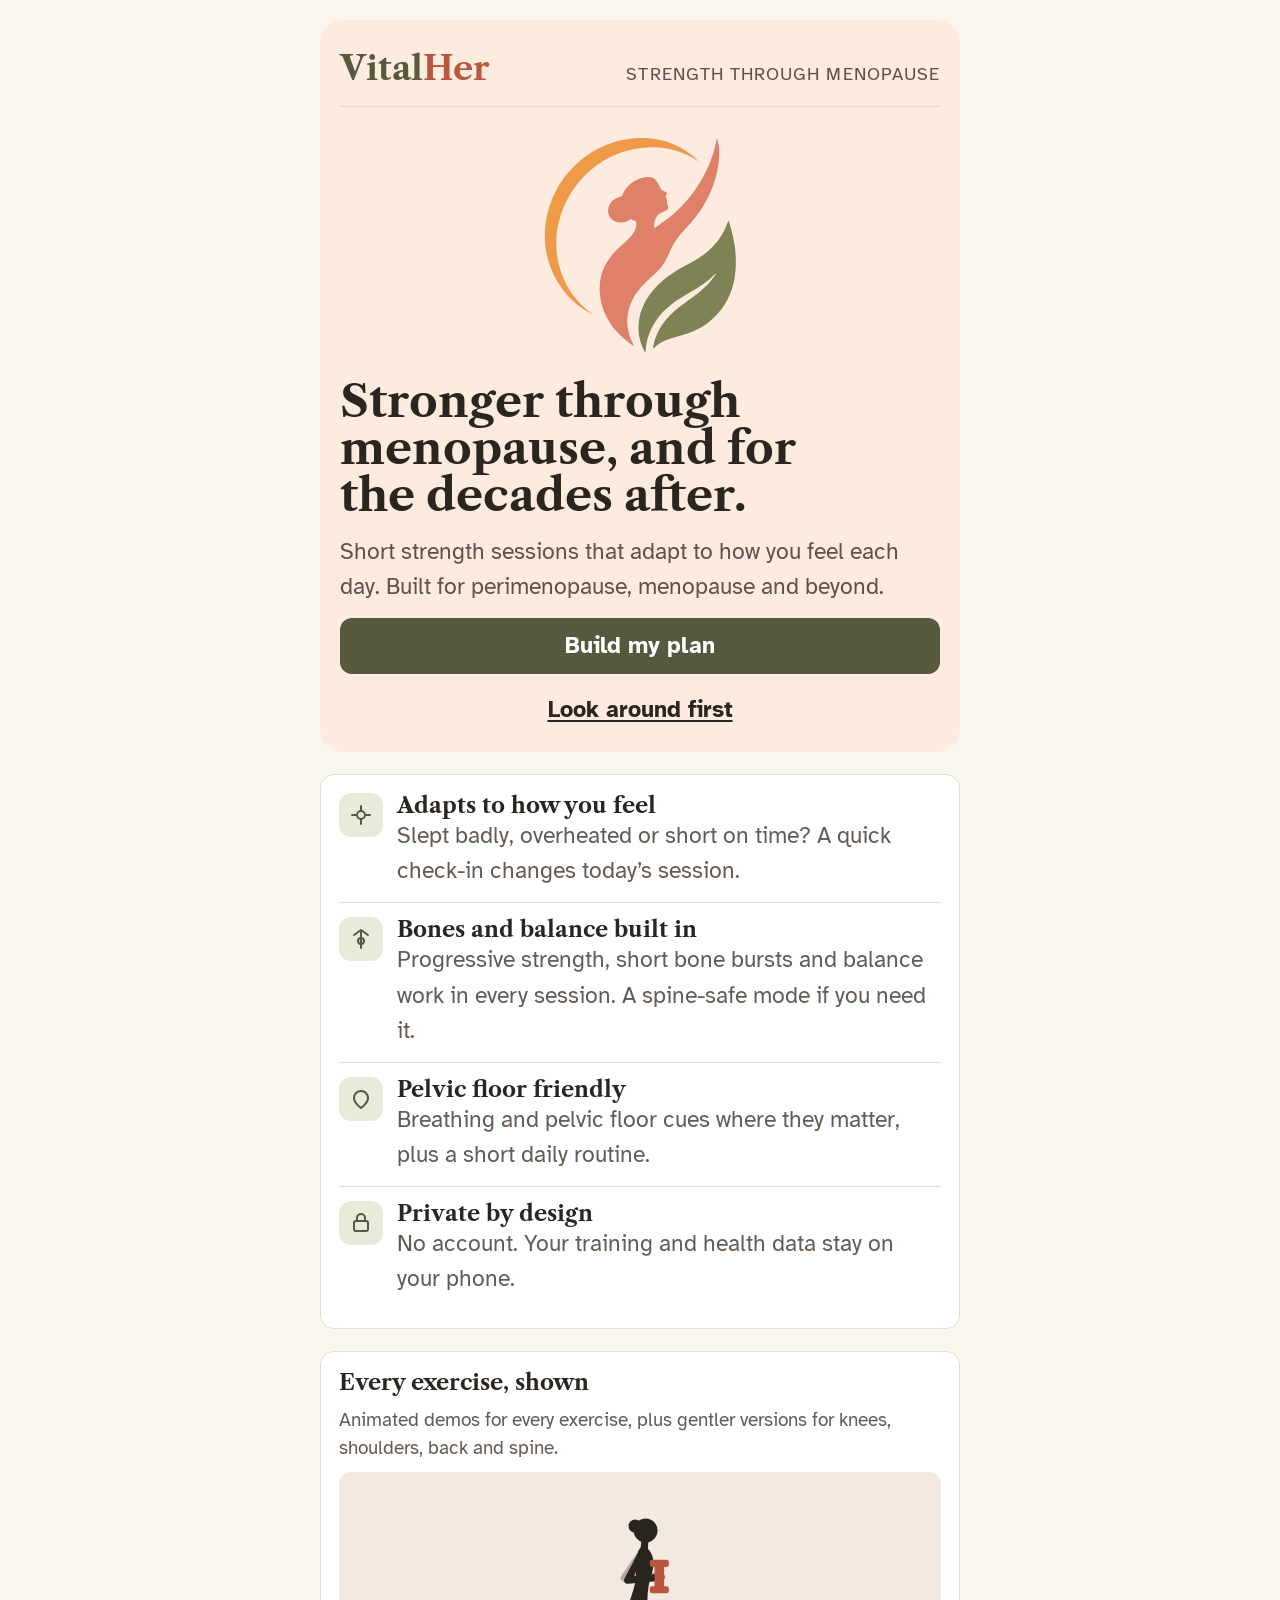
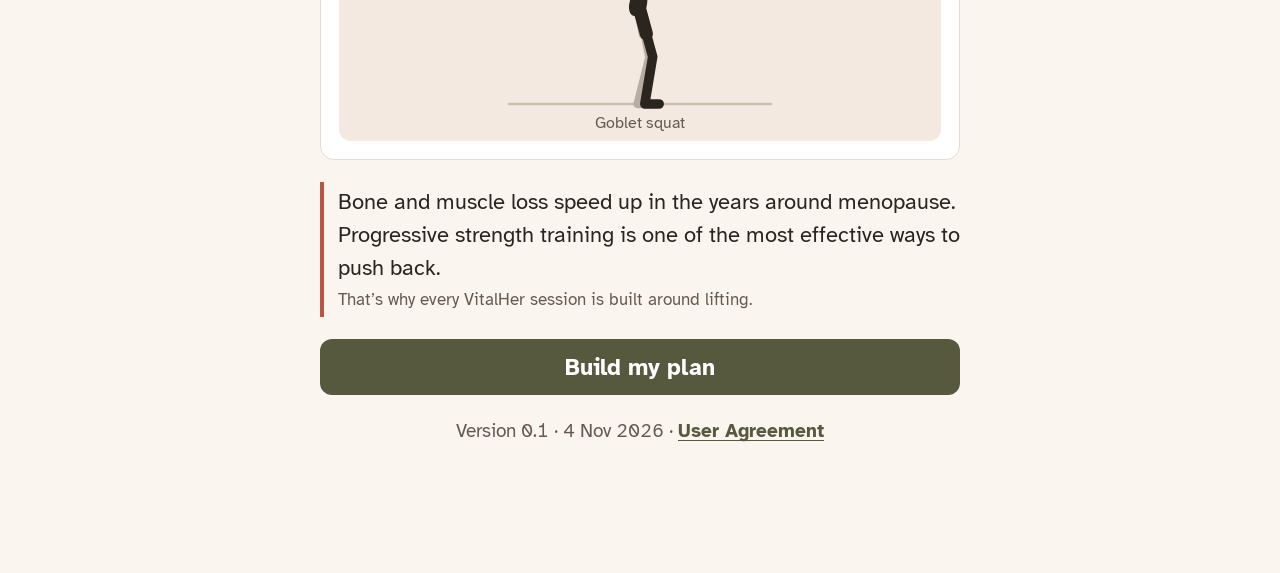
==== index.html @ dc04bf07 "Add files via upload" ====
<!doctype html>
<html lang="en">
<head>
<meta charset="utf-8">
<meta name="viewport" content="width=device-width, initial-scale=1, maximum-scale=1, user-scalable=no, viewport-fit=cover">
<meta name="robots" content="noindex, nofollow">
<meta name="apple-mobile-web-app-capable" content="yes">
<meta name="mobile-web-app-capable" content="yes">
<meta name="apple-mobile-web-app-status-bar-style" content="black-translucent">
<meta name="apple-mobile-web-app-title" content="VitalHer">
<meta name="theme-color" content="#FBF5EF">
<link rel="apple-touch-icon" href="apple-touch-icon.png">
<link rel="manifest" href="manifest.webmanifest">
<style>:root{padding-top:env(safe-area-inset-top,0px);padding-bottom:env(safe-area-inset-bottom,0px)}body{margin:0;-webkit-text-size-adjust:100%;-webkit-tap-highlight-color:transparent}img{max-width:100%}[hidden]{display:none!important}</style>
<title>VitalHer: Strength through menopause</title>
<link rel="stylesheet" href="fonts.css">
<style>
/* Layout: one phone-width column, calm stone surfaces, bottom tab bar; the workout player opens full-screen over it */
:root{
  /* VitalHer: warm peach ground, deep olive and coral from the logo. Calm, high-contrast, warm */
  --bg:#FBF5EF; --surface:#FFFFFF; --sunk:#F3E9E0; --ink:#2B2520; --muted:#665B52; --line:#E8DBCF;
  --accent:#56593E; --accent-ink:#FFFFFF; --accent-soft:#E9EAD9; --brass:#B8563F; --brass-soft:#F8E3DA;
  --rest:#4F7A62; --rest-soft:#E1EDE5; --warn:#A0551C; --warn-soft:#F5E3D3; --alert:#B3261E; --alert-soft:#F8DCD9;
  --far:#B9ADA3; --eq:#CBBFB4; --eqsoft:#EFE5DC;
  --z1:#8A949C; --z2:#2F7FC1; --z3:#2E9A5B; --z4:#DB8216; --z5:#D23B2E;
  --display:'Libre Caslon Text',Georgia,'Times New Roman',serif;
  --body:'Atkinson Hyperlegible',system-ui,-apple-system,'Segoe UI',sans-serif;
  --r:14px;
  --hero-bg:#FDEBDF; --hero-ink:#2B2520; --hero-muted:#5E5249; --hero-line:#F1D3C2; --hero-far:#C9A797; --hero-eq:#E9C9B6; --hero-eqsoft:#F7DDCE; --hero-brass:#B8563F; --hero-suit:#C3CED8; --hero-hair:#8FA0B0; --suit:var(--ink); --hair:var(--muted);
}
:root[data-scheme="coral"]{--accent:#A8492F; --accent-soft:#F8E1D8; --brass:#56593E;}
@media (prefers-color-scheme: dark){ :root:not([data-theme="light"]){
  --bg:#1B1715; --surface:#241F1C; --sunk:#2E2824; --ink:#F1E9E2; --muted:#B5A79B; --line:#3B342F;
  --accent:#C4C79A; --accent-ink:#1B1715; --accent-soft:#33352A; --brass:#F0A08A; --brass-soft:#3A2722;
  --rest:#8FC0A2; --rest-soft:#1E2E25; --warn:#E0A060; --warn-soft:#35261A; --alert:#F2A097; --alert-soft:#3A2220;
  --far:#6A5F57; --eq:#4A413B; --eqsoft:#2A2421; --z1:#9AA6AF; --z2:#5AA6E6; --z3:#55C285; --z4:#F0A44A; --z5:#F0695C;
  --hero-bg:#2E2420; --hero-ink:#F7EDE6; --hero-muted:#CDB9AC; --hero-line:#4A3A33; color-scheme:dark}
  :root:not([data-theme="light"])[data-scheme="coral"]{--accent:#F0A08A; --accent-soft:#3A2722; --accent-ink:#1B1715; --brass:#C4C79A;} }
:root[data-theme="dark"]{
  --bg:#1B1715; --surface:#241F1C; --sunk:#2E2824; --ink:#F1E9E2; --muted:#B5A79B; --line:#3B342F;
  --accent:#C4C79A; --accent-ink:#1B1715; --accent-soft:#33352A; --brass:#F0A08A; --brass-soft:#3A2722;
  --rest:#8FC0A2; --rest-soft:#1E2E25; --warn:#E0A060; --warn-soft:#35261A; --alert:#F2A097; --alert-soft:#3A2220;
  --far:#6A5F57; --eq:#4A413B; --eqsoft:#2A2421; --z1:#9AA6AF; --z2:#5AA6E6; --z3:#55C285; --z4:#F0A44A; --z5:#F0695C;
  --hero-bg:#2E2420; --hero-ink:#F7EDE6; --hero-muted:#CDB9AC; --hero-line:#4A3A33; color-scheme:dark}
:root[data-theme="dark"][data-scheme="coral"]{--accent:#F0A08A; --accent-soft:#3A2722; --accent-ink:#1B1715; --brass:#C4C79A;}

*{box-sizing:border-box}
[hidden]{display:none!important}
html{touch-action:manipulation;-webkit-text-size-adjust:100%}
@media (min-width:700px){:root{--col:680px}}
body{background:var(--bg);color:var(--ink);font-family:var(--body);font-size:1.125rem;line-height:1.5;-webkit-font-smoothing:antialiased}
button{font:inherit;color:inherit;background:none;border:0;cursor:pointer}
button:focus-visible,input:focus-visible{outline:3px solid var(--accent);outline-offset:2px;border-radius:8px}
h1,h2,h3{font-family:var(--display);margin:0;text-wrap:balance;line-height:1.15}
h1{font-size:1.75rem;font-weight:700}
h2{font-size:1.3rem;font-weight:700}
h3{font-size:1.05rem;font-weight:600}
p{margin:0}
.num{font-variant-numeric:tabular-nums}
.wrap{max-width:var(--col,480px);margin:0 auto;padding-inline:20px;padding-block:20px 128px;display:flex;flex-direction:column;gap:22px}
.eyebrow{font-size:.8rem;letter-spacing:.08em;text-transform:uppercase;color:var(--muted);font-weight:700}
.muted{color:var(--muted)}
.small{font-size:.9rem}
.stack{display:flex;flex-direction:column;gap:10px}
.row{display:flex;align-items:center;gap:12px}
.between{justify-content:space-between}
.card{background:var(--surface);border:1px solid var(--line);border-radius:var(--r);padding:18px}
.coach{border-left:4px solid var(--accent);padding:4px 0 4px 14px}
.coach.rest{border-color:var(--rest)}
.btn{min-height:56px;border-radius:12px;padding:0 20px;font-weight:700;display:inline-flex;align-items:center;justify-content:center;gap:8px;width:100%}
.btn.primary{background:var(--accent);color:var(--accent-ink)}
.btn.ghost{background:var(--sunk)}
.btn.link{min-height:44px;width:auto;padding:0 4px;color:var(--accent);text-decoration:underline;text-underline-offset:3px}
.pill{display:inline-block;font-size:.78rem;font-weight:700;padding:3px 10px;border-radius:99px;background:var(--accent-soft);color:var(--accent);white-space:nowrap}
.pill.rest{background:var(--rest-soft);color:var(--rest)}
.pill.warn{background:var(--warn-soft);color:var(--warn)}
.pill.plain{background:var(--sunk);color:var(--muted)}

.brand{display:flex;align-items:baseline;gap:10px;padding-bottom:4px;border-bottom:1px solid var(--line)}
.brand b{font-family:var(--display);font-weight:700;font-size:1.35rem;color:var(--accent)}.brand b i,.hero .mark b i{font-style:normal;color:var(--brass)}.brand .bm{width:30px;height:30px;align-self:center;flex:none}.brand .bm svg{width:100%;height:100%;display:block}
.brand span{font-size:.85rem;color:var(--muted)}
/* 2.0 */
.zones{display:grid;grid-template-columns:repeat(5,minmax(0,1fr));gap:4px}
.zones div{display:flex;flex-direction:column;gap:1px;font-size:.75rem;min-width:0}
.zones span{height:8px;border-radius:4px}
.zones b{font-size:.8rem}
.zones small{color:var(--muted);font-size:.7rem;overflow-wrap:anywhere}
.bodymap{margin:0;display:flex;flex-direction:column;gap:6px;align-items:center}
.bodymap svg{width:100%;max-width:300px;height:auto}
.bodymap figcaption{width:100%;max-width:300px;display:grid;grid-template-columns:1fr 1fr;text-align:center;font-size:.75rem;color:var(--muted);text-transform:uppercase;letter-spacing:.06em;margin-top:-4px}
.maplegend{display:inline-flex;align-items:center;gap:6px;font-size:.8rem;color:var(--muted)}
.maplegend i{width:12px;height:12px;border-radius:3px;background:var(--accent);display:inline-block}
details.map summary{cursor:pointer;color:var(--accent);font-weight:700;font-size:.9rem;list-style:none}
details.map summary::-webkit-details-marker{display:none}
#player.dark{--bg:#1B1715; --surface:#241F1C; --sunk:#2E2824; --ink:#F1E9E2; --muted:#B5A79B; --line:#3B342F; --accent:#C4C79A; --accent-ink:#1B1715; --accent-soft:#33352A; --brass:#F0A08A; --rest-soft:#1E2E25; --far:#6A5F57; --eq:#4A413B; --eqsoft:#2A2421; --z1:#9AA6AF; --z2:#5AA6E6; --z3:#55C285; --z4:#F0A44A; --z5:#F0695C; color-scheme:dark; background:var(--bg); color:var(--ink)}
/* 1.7 */
.ckgrid{display:grid;grid-template-columns:1fr 1fr;gap:8px}
.ta{width:100%;min-height:88px;border:1px solid var(--line);border-radius:12px;padding:12px;font:inherit;background:var(--bg);color:var(--ink);resize:vertical}
.ailabel{display:block;margin-top:6px;font-size:.75rem;color:var(--muted)}
.breath{background:var(--rest-soft);color:var(--ink);border-radius:10px;padding:8px 12px}
/* user agreement */
#terms{position:fixed;inset:0;background:var(--bg);overflow-y:auto;z-index:30;padding-top:env(safe-area-inset-top,0px)}
.legal{max-width:var(--col,480px);margin:0 auto;padding-inline:20px;padding-block:18px 40px;display:flex;flex-direction:column;gap:12px}
.legal h1{font-size:1.5rem}
.legal h2{font-size:1.05rem;margin-top:10px}
.legal p,.legal li{font-size:.95rem;line-height:1.55}
.legal ul{margin:0;padding-left:1.2em;display:flex;flex-direction:column;gap:4px}
.accept{position:sticky;bottom:0;background:var(--surface);border-top:1px solid var(--line);padding:14px 20px calc(14px + env(safe-area-inset-bottom,0px))}
.accept .in{max-width:var(--col,480px);margin:0 auto;display:flex;flex-direction:column;gap:12px}
.check{display:grid;grid-template-columns:28px 1fr;gap:10px;align-items:start;font-size:.95rem;cursor:pointer}
.check input{width:24px;height:24px;margin:2px 0 0;accent-color:var(--accent)}
.btn:disabled{opacity:.45;cursor:not-allowed}
/* training days */
.daychips{display:grid;grid-template-columns:repeat(7,minmax(0,1fr));gap:4px}
.daychips button{min-width:0;padding:0;min-height:48px;border-radius:10px;background:var(--sunk);font-weight:700;font-size:.78rem;color:var(--muted)}
.daychips button[aria-pressed="true"]{background:var(--accent);color:var(--accent-ink)}
.daypick{display:grid;grid-template-columns:repeat(auto-fill,minmax(96px,1fr));gap:8px}
.daypick .opt{align-items:center;text-align:center}
.daypick .opt:disabled{opacity:.45;cursor:not-allowed}
button.day{font:inherit;color:inherit;cursor:pointer}
button.day .dot{box-shadow:0 0 0 0 transparent}
button.day:hover .dot{background:var(--accent-soft)}
/* front page */
.hero{--suit:var(--hero-suit);--hair:var(--hero-hair);--ink:var(--hero-ink);--far:var(--hero-far);--eq:var(--hero-eq);--eqsoft:var(--hero-eqsoft);--brass:var(--hero-brass);--bg:var(--hero-bg);--muted:var(--hero-muted);--sunk:transparent;
  background:var(--hero-bg);color:var(--hero-ink);border-radius:22px;padding:24px 20px 20px;display:flex;flex-direction:column;gap:14px;overflow:hidden}
.hero .mark{display:flex;align-items:baseline;justify-content:space-between;gap:10px;border-bottom:1px solid var(--hero-line);padding-bottom:12px}
.hero .mark b{font-family:var(--display);font-weight:700;font-size:1.6rem;color:var(--accent)}
.hero .mark span{font-size:.85rem;color:var(--hero-muted);letter-spacing:.06em;text-transform:uppercase}
.hero h1{font-size:2.15rem;line-height:1.05}
.hero p{color:var(--hero-muted)}
.hero-mark{display:block;width:100%;max-width:240px;margin:4px auto 0}.hero-mark svg{width:100%;height:auto;display:block}
.hero .btn.primary{background:var(--accent);color:var(--accent-ink)}
.portrait{display:block;width:100%;max-width:320px;margin:-4px auto -18px}
.portrait svg{width:100%;height:auto;display:block}
.p-eyes{transform-box:fill-box;transform-origin:center;animation:blink 5.5s infinite}
.p-head{transform-origin:150px 160px;animation:nod 7s ease-in-out infinite}
.p-breathe{animation:breathe 5s ease-in-out infinite}
@keyframes blink{0%,93%,100%{transform:scaleY(1)}95%{transform:scaleY(.08)}}
@keyframes nod{0%,100%{transform:rotate(0)}50%{transform:rotate(-1.5deg) translateY(-1px)}}
@keyframes breathe{0%,100%{transform:translateY(0)}50%{transform:translateY(-1.5px)}}
@media (prefers-reduced-motion: reduce){.p-eyes,.p-head,.p-breathe{animation:none}}
.promise{display:grid;grid-template-columns:44px 1fr;gap:14px;align-items:start;padding:14px 0;border-top:1px solid var(--line)}
.promise:first-child{border-top:0;padding-top:0}
.promise .ic{width:44px;height:44px;border-radius:12px;background:var(--accent-soft);color:var(--accent);display:grid;place-items:center}
.promise .ic svg{width:24px;height:24px}
.fact{border-left:4px solid var(--brass);padding:4px 0 4px 14px;font-size:1.05rem}
.fact small{display:block;color:var(--muted);font-size:.8rem;margin-top:4px}
/* exercise demos */
.demo{display:flex;flex-direction:column;align-items:center;gap:2px;width:100%;background:var(--sunk);border-radius:12px;padding:8px 8px 6px}
.demo svg{width:100%;height:auto;max-height:230px;display:block}
.demo-state{color:var(--muted);font-size:.75rem}
.exname{text-align:left;text-decoration:underline;text-decoration-color:var(--line);text-decoration-thickness:2px;text-underline-offset:4px;padding:0}
.exname:hover{text-decoration-color:var(--accent)}
.steps{margin:0;padding-left:1.3em;display:flex;flex-direction:column;gap:6px}
/* heart rate */
.hr{display:inline-flex;align-items:center;gap:6px;font-weight:700;padding:5px 12px;border-radius:99px;background:var(--sunk);white-space:nowrap}
.hr svg{width:16px;height:16px;fill:var(--hrc,var(--accent));animation:beat 1s ease-in-out infinite}
.hr small{font-weight:400;color:var(--muted)}
@keyframes beat{0%,100%{transform:scale(1)}15%{transform:scale(1.25)}30%{transform:scale(1)}}
.src{display:grid;grid-template-columns:1fr auto;gap:12px;align-items:center;padding:14px 0;border-top:1px solid var(--line)}
.src:first-of-type{border-top:0}
.status{font-size:.85rem;font-weight:700}
.status.on{color:var(--accent)} .status.off{color:var(--muted)}
.perm{list-style:none;margin:0;padding:0;border:1px solid var(--line);border-radius:12px}
.perm li{display:flex;justify-content:space-between;gap:12px;padding:10px 14px;border-top:1px solid var(--line)}
.perm li:first-child{border-top:0}
/* week strip */
.week{display:grid;grid-template-columns:repeat(7,1fr);gap:6px}
.day{display:flex;flex-direction:column;align-items:center;gap:6px;padding:10px 0;border-radius:12px;font-size:.85rem;color:var(--muted)}
.day .dot{width:36px;height:36px;border-radius:50%;display:grid;place-items:center;font-family:var(--display);font-weight:800;font-size:.95rem;border:2px dashed var(--line)}
.day.done .dot{background:var(--accent);color:var(--accent-ink);border:0}
.day.plan .dot{border:2px solid var(--accent);color:var(--accent)}
.day.today{background:var(--surface);color:var(--ink);font-weight:700;box-shadow:0 0 0 1px var(--line)}

/* exercise list */
.exlist{list-style:none;margin:0;padding:0;display:flex;flex-direction:column}
.exlist li{display:grid;grid-template-columns:28px 1fr auto;gap:12px;align-items:start;padding:12px 0;border-top:1px solid var(--line)}
.exlist li:first-child{border-top:0}
.exlist .n{font-family:var(--display);font-weight:800;color:var(--muted);padding-top:1px}
.exlist .sr{color:var(--muted);font-size:.9rem;white-space:nowrap;padding-top:2px}

/* tabs */
.tabs{position:fixed;left:0;right:0;bottom:0;background:var(--surface);border-top:1px solid var(--line);padding-bottom:env(safe-area-inset-bottom,0px);z-index:10}
.tabs .in{max-width:var(--col,480px);margin:0 auto;display:grid;grid-template-columns:repeat(4,1fr)}
.tab{display:flex;flex-direction:column;align-items:center;gap:2px;padding:10px 0 12px;font-size:.8rem;color:var(--muted);font-weight:700}
.tab svg{width:26px;height:26px}
.tab[aria-current="page"]{color:var(--accent)}

/* numbers */
.trio{display:grid;grid-template-columns:repeat(3,1fr);gap:10px}
.mini{background:var(--surface);border:1px solid var(--line);border-radius:12px;padding:12px;display:flex;flex-direction:column;gap:2px;min-width:0}
.mini b{font-family:var(--display);font-size:1.5rem;font-weight:800}
.mini span{font-size:.8rem;color:var(--muted)}
.up{color:var(--accent);font-weight:700;font-size:.85rem}
.bigval{font-family:var(--display);font-weight:800;font-size:2.4rem;line-height:1}
.spark{width:100%;height:auto;display:block}
.bands{display:flex;height:12px;border-radius:6px;overflow:hidden;gap:2px}
.bands div{flex:1;background:var(--sunk)}
.bands div.on{background:var(--accent)}
.bandlbl{display:flex;justify-content:space-between;font-size:.75rem;color:var(--muted)}
.bandlbl span{flex:1;text-align:center}

/* coverage table */
.tblwrap{overflow-x:auto}
table.cov{width:100%;border-collapse:collapse;font-size:.95rem}
table.cov th,table.cov td{padding:8px 6px;border-bottom:1px solid var(--line);text-align:center}
table.cov th:first-child,table.cov td:first-child{text-align:left}
table.cov thead th{font-family:var(--display);font-weight:800}
.cdot{display:inline-block;width:14px;height:14px;border-radius:50%;background:var(--accent)}
.cdot.no{background:transparent;border:2px solid var(--line)}

/* toggles */
.switch{display:flex;align-items:center;justify-content:space-between;gap:16px;padding:14px 0;border-top:1px solid var(--line)}
.switch:first-of-type{border-top:0}
.switch input{appearance:none;width:56px;height:32px;border-radius:99px;background:var(--sunk);position:relative;flex:none;cursor:pointer;border:1px solid var(--line)}
.switch input::after{content:"";position:absolute;top:3px;left:3px;width:24px;height:24px;border-radius:50%;background:var(--surface);box-shadow:0 1px 2px rgba(0,0,0,.25);transition:transform .2s}
.switch input:checked{background:var(--accent)}
.switch input:checked::after{transform:translateX(24px)}
.seg{display:grid;grid-auto-flow:column;grid-auto-columns:1fr;background:var(--sunk);border-radius:12px;padding:4px;gap:4px}
.seg button{min-height:46px;border-radius:9px;font-weight:700;color:var(--muted)}
.seg button[aria-pressed="true"]{background:var(--surface);color:var(--ink);box-shadow:0 1px 2px rgba(0,0,0,.12)}
.field{display:flex;align-items:center;justify-content:space-between;gap:16px}
.field input{width:90px;min-height:48px;border-radius:10px;border:1px solid var(--line);background:var(--bg);color:var(--ink);font:inherit;text-align:center}

/* player */
#player{position:fixed;inset:0;background:var(--bg);overflow-y:auto;z-index:20;padding-top:env(safe-area-inset-top,0px)}
.phead{position:sticky;top:0;background:var(--bg);z-index:2;border-bottom:1px solid var(--line)}
.phead .in{max-width:var(--col,480px);margin:0 auto;padding:12px 20px;display:flex;align-items:center;justify-content:space-between;gap:12px}
.pwrap{max-width:var(--col,480px);margin:0 auto;padding-inline:20px;padding-block:18px 160px;display:flex;flex-direction:column;gap:12px}
.step{background:var(--surface);border:1px solid var(--line);border-radius:var(--r)}
.step>button.head{width:100%;display:grid;grid-template-columns:32px 1fr auto;gap:12px;align-items:center;padding:14px 16px;text-align:left}
.step .badge{width:32px;height:32px;border-radius:50%;display:grid;place-items:center;background:var(--sunk);font-family:var(--display);font-weight:800;font-size:.9rem}
.step.done .badge{background:var(--accent);color:var(--accent-ink)}
.step.open{border-color:var(--accent);box-shadow:0 0 0 1px var(--accent)}
.step .body{padding:0 16px 16px;display:flex;flex-direction:column;gap:14px}
.sets{display:flex;flex-wrap:wrap;gap:8px}
.setchip{padding:6px 12px;border-radius:10px;background:var(--accent-soft);color:var(--accent);font-weight:700;font-size:.9rem}
.setchip.todo{background:var(--sunk);color:var(--muted);font-weight:400}
.steppers{display:grid;grid-template-columns:1fr 1fr;gap:10px}
.stepper{background:var(--sunk);border-radius:12px;padding:8px;display:grid;grid-template-columns:48px 1fr 48px;align-items:center;text-align:center}
.stepper button{height:48px;border-radius:10px;background:var(--surface);font-size:1.4rem;font-weight:700}
.stepper b{font-family:var(--display);font-size:1.35rem;display:block;line-height:1.1}
.stepper small{font-size:.75rem;color:var(--muted)}
.hint{background:var(--sunk);border-radius:10px;padding:10px 12px;font-size:.95rem}
.restbar{position:fixed;left:0;right:0;bottom:0;z-index:25;background:var(--rest);color:var(--surface);padding-bottom:env(safe-area-inset-bottom,0px)}
.restbar .in{max-width:var(--col,480px);margin:0 auto;padding:14px 20px;display:flex;align-items:center;gap:14px}
.restbar .t{font-family:var(--display);font-weight:800;font-size:1.8rem;min-width:84px}
.restbar .track{flex:1;height:8px;border-radius:4px;background:rgba(255,255,255,.3);overflow:hidden}
.restbar .fill{height:100%;background:var(--surface);width:100%}
.restbar button{min-height:44px;padding:0 12px;border-radius:10px;background:rgba(255,255,255,.18);color:var(--surface);font-weight:700}

/* sheet */
#sheet{position:fixed;inset:0;z-index:40;background:rgba(10,16,13,.5);display:flex;align-items:flex-end;justify-content:center}
#sheet .panel{background:var(--surface);width:100%;max-width:var(--col,480px);border-radius:18px 18px 0 0;padding:22px 20px calc(24px + env(safe-area-inset-bottom,0px));max-height:88vh;overflow-y:auto;display:flex;flex-direction:column;gap:14px}
.opt{width:100%;text-align:left;border:1px solid var(--line);border-radius:12px;padding:14px;display:flex;flex-direction:column;gap:6px}
.opt[aria-pressed="true"]{border-color:var(--accent);box-shadow:0 0 0 1px var(--accent);background:var(--accent-soft)}
.note{font-size:.85rem;color:var(--muted);border-top:1px solid var(--line);padding-top:12px}
.paylist{margin:0;padding-left:1.2em;display:flex;flex-direction:column;gap:4px}
.payrow{display:flex;align-items:center;justify-content:space-between;gap:10px;width:100%}
.save{font-size:.8rem;font-weight:700;background:var(--brass-soft);color:var(--brass);border-radius:999px;padding:3px 10px;white-space:nowrap}
.paylinks{display:flex;gap:4px 18px;flex-wrap:wrap;align-items:center}.paylinks a{color:var(--accent);text-underline-offset:3px}.paylinks .btn.link{min-height:36px;padding:0;font-size:inherit}
#sheet .btn[disabled]{opacity:.6}
#sheet.center{align-items:center;padding:16px max(16px,env(safe-area-inset-right,0px)) 16px max(16px,env(safe-area-inset-left,0px))}
#sheet.center .panel{border-radius:18px;max-height:calc(100% - 32px);padding-bottom:22px;box-shadow:0 16px 48px rgba(0,0,0,.28)}
@media (prefers-reduced-motion: reduce){*{transition:none!important}}
</style>

</head>
<body>
<div id="view" class="wrap" aria-live="polite"></div>

<nav class="tabs" aria-label="Main">
  <div class="in">
    <button class="tab" data-tab="today"><svg viewBox="0 0 24 24" fill="none" stroke="currentColor" stroke-width="2" stroke-linecap="round"><rect x="3" y="5" width="18" height="16" rx="3"/><path d="M3 10h18M8 3v4M16 3v4"/></svg>Today</button>
    <button class="tab" data-tab="program"><svg viewBox="0 0 24 24" fill="none" stroke="currentColor" stroke-width="2" stroke-linecap="round"><path d="M2 12h2M20 12h2M6 8v8M18 8v8M9 6v12M15 6v12M9 12h6"/></svg>Program</button>
    <button class="tab" data-tab="progress"><svg viewBox="0 0 24 24" fill="none" stroke="currentColor" stroke-width="2" stroke-linecap="round" stroke-linejoin="round"><path d="M3 17l5-5 4 3 8-8"/><path d="M15 7h5v5"/></svg>Progress</button>
    <button class="tab" data-tab="profile"><svg viewBox="0 0 24 24" fill="none" stroke="currentColor" stroke-width="2" stroke-linecap="round"><circle cx="12" cy="8" r="4"/><path d="M4 21c1.5-4 4.5-6 8-6s6.5 2 8 6"/></svg>You</button>
  </div>
</nav>

<section id="player" hidden></section>
<section id="terms" hidden></section>
<div id="restbar" class="restbar" hidden></div>
<div id="sheet" hidden></div>

<script>
const APP_VERSION='0.1', APP_DATE='4 Nov 2026';
const DAY = 864e5;
const T0 = (()=>{const d=new Date();d.setHours(0,0,0,0);return d.getTime()})();

/* ---------- Program ---------- */
const WARMUP3 = ['Arm circles, 30 s','Hip hinges, 10 slow reps','Sit-to-stand from a chair, 10 reps','Cat-cow, 8 reps','March in place, 60 s'];
const warmList=()=>['Pelvic floor: 5 slow squeezes, then 5 quick ones',...(state.warm===5?WARMUP5:WARMUP3).map(w=>state.joints.bone&&w.startsWith('Cat-cow')?'Shoulder rolls, 10 slow reps':w)];
const WARMUP5 = [...WARMUP3,'Arm swings across the body, 30 s','Hip circles, 10 each way','Slow bodyweight squats to a chair, 10 reps'];
const PROGRAM = {
  A:{focus:'Bone bursts, squat, push, row, carry',ex:[
    {id:'bone',impact:1,name:'Heel drops',m:['Calves','Balance'],sets:2,lo:10,hi:15,rest:30,unit:'bw',
     cue:'Stand tall next to a wall. Rise onto your toes, then drop onto your heels with a firm thud. That short jolt is what your bones respond to. Squeeze your pelvic floor before you start.',
     alts:[{for:'bone',name:'Brisk marching',unit:'sec',lo:30,hi:45,cue:'March on the spot, knees up and arms swinging. Impact at walking level, gentle on the spine.'}]},
    {id:'goblet',name:'Goblet squat',m:['Quads','Glutes','Core'],sets:3,lo:8,hi:10,rest:75,unit:'kg',start:8,
     cue:'Hold the dumbbell at your chest. Sit down between your heels, chest up. Stop where your knees stay comfortable.',
     alts:[{for:'knee',name:'Box squat',start:6,cue:'Sit back to a bench and stand up without rocking. The bench limits depth so the knees stay happy.'},
           {for:'back',gym:1,name:'Leg press',start:40,cue:'Your back stays supported. Lower until the knees reach about 90 degrees.'}]},
    {id:'bench',name:'Dumbbell bench press',m:['Chest','Shoulders','Arms'],sets:3,lo:8,hi:10,rest:75,unit:'kg',start:6,
     cue:'Lower the dumbbells to chest level, elbows about 45 degrees from your body. Press up and slightly together.',
     alts:[{for:'shoulder',name:'Dumbbell floor press',start:6,cue:'Lie on the floor, palms facing each other. The floor stops your elbows before the shoulder is stretched.'}]},
    {id:'row',name:'One-arm dumbbell row',m:['Back','Arms','Grip'],sets:3,lo:10,hi:12,rest:45,unit:'kg',start:8,each:true,
     cue:'Hand and knee on the bench, back flat. Pull the dumbbell toward your hip, not your armpit.',
     alts:[{for:'back',name:'Chest-supported row',start:5,cue:'Lie face down on an incline bench and row both dumbbells. No load on the lower back.'},{for:'bone',name:'Chest-supported row',start:5,cue:'Lie face down on an incline bench and row both dumbbells. The bench supports your spine.'}]},
    {id:'carry',name:'Farmer carry',m:['Grip','Core','Back'],sets:3,lo:30,hi:30,rest:60,unit:'m',start:12,
     cue:'A dumbbell in each hand. Stand tall, take short steps, keep the weights from swinging.',
     alts:[{for:'back',name:'Suitcase carry',start:8,cue:'One lighter dumbbell, switch hands each length. Trains the core to keep you upright.'}]},
    {id:'curl',name:'Dumbbell biceps curl',m:['Arms','Grip'],sets:2,lo:10,hi:12,rest:45,unit:'kg',start:4,min:45,
     cue:'Elbows at your sides. Curl up, then take two seconds to lower. No swinging.',
     alts:[{for:'shoulder',name:'Hammer curl',start:4,cue:'Palms facing each other. Easier on the elbows and the front of the shoulder.'}]},
    {id:'facepull',name:'Band face pull',m:['Shoulders','Back'],sets:2,lo:12,hi:15,rest:30,unit:'bw',min:45,
     cue:'Band at face height. Pull toward your eyes with elbows high and squeeze your shoulder blades. Keeps shoulders healthy.',
     alts:[]},
    {id:'stand',name:'Single-leg stand',m:['Balance','Calves'],sets:2,lo:20,hi:30,rest:20,unit:'sec',each:true,
     cue:'Stand next to a wall. Lift one foot and hold. To make it harder, turn your head slowly side to side.',
     alts:[{for:'knee',name:'Tandem stance',cue:'One foot directly in front of the other, then hold. Less load on the standing knee.'}]},
    {id:'z2',gym:1,name:'Easy cardio',m:['Heart'],sets:1,lo:10,hi:10,rest:0,unit:'min',min:60,
     cue:'Bike, rower or a brisk incline walk. Keep a pace where you can still talk in full sentences. Finish with two minutes of slow walking.',
     alts:[{for:'knee',gym:1,name:'Rower or arm bike',cue:'Rowing and arm cycling keep your heart working with little load on the knees.'},{for:'home',name:'Brisk walk',cue:'Walk outdoors at a pace where you can talk but not sing. Swing your arms. Finish with two minutes of slow walking.'}]}
  ]},
  B:{focus:'Bone bursts, hinge, pull, press, lunge',ex:[
    {id:'bone',impact:1,name:'Mini hops',m:['Calves','Quads','Balance'],sets:2,lo:10,hi:15,rest:30,unit:'bw',
     cue:'Small hops on the spot. Land softly on the balls of your feet and let the heels touch down. Squeeze your pelvic floor first, and stop if you leak or a joint hurts.',
     alts:[{for:'knee',name:'Heel drops',cue:'Rise onto your toes, then drop onto your heels with a firm thud. Bone loading without bending the knees.'},
           {for:'bone',name:'Brisk marching',unit:'sec',lo:30,hi:45,cue:'March on the spot, knees up and arms swinging. Impact at walking level, gentle on the spine.'}]},
    {id:'rdl',name:'Romanian deadlift',m:['Hamstrings','Glutes','Back'],sets:3,lo:8,hi:10,rest:75,unit:'kg',start:10,
     cue:'Soft knees, push the hips back and let the weights slide down your thighs. Stop when you feel the hamstrings. Keep a flat back.',
     alts:[{for:'back',name:'Glute bridge',start:8,cue:'On your back, feet flat, dumbbell on the hips. Drive the hips up. Same muscles, no forward bend.'},{for:'bone',name:'Glute bridge',start:8,cue:'On your back, feet flat, dumbbell on the hips. Drive the hips up. Same muscles, no forward bend.'}]},
    {id:'pulldown',gym:1,name:'Lat pulldown',m:['Back','Arms'],sets:3,lo:10,hi:12,rest:60,unit:'kg',start:20,
     cue:'Pull the bar to your upper chest. Think of driving the elbows down toward your back pockets.',
     alts:[{for:'shoulder',gym:1,name:'Neutral-grip pulldown',start:18,cue:'Palms facing each other. Easier on the front of the shoulder.'},
           {for:'home',name:'Band pulldown',unit:'bw',cue:'Anchor a band high on a door. Pull down to your chest, squeeze and return slowly.'}]},
    {id:'ohp',name:'Seated shoulder press',m:['Shoulders','Arms'],sets:3,lo:8,hi:10,rest:75,unit:'kg',start:4,
     cue:'Back against the bench. Press straight up without arching your lower back.',
     alts:[{for:'shoulder',name:'Incline dumbbell press',start:5,cue:'Bench at 30 degrees. Works the shoulders at a gentler angle than pressing overhead.'}]},
    {id:'split',name:'Split squat',m:['Quads','Glutes','Balance'],sets:3,lo:8,hi:10,rest:45,unit:'kg',start:4,each:true,
     cue:'Long stance. Lower the back knee straight down toward the floor. Hold a rack for balance if you need it.',
     alts:[{for:'knee',name:'Low step-up',start:2,cue:'Use a 20 cm step. Drive through the whole foot and step down slowly.'}]},
    {id:'deadbug',name:'Dead bug',m:['Core'],sets:2,lo:8,hi:10,rest:30,unit:'bw',each:true,
     cue:'Lower back pressed into the floor. Slowly extend the opposite arm and leg, then return.',
     alts:[{for:'back',name:'Bent-knee dead bug',cue:'Keep the knees bent at 90 degrees and tap the heels to the floor. Shorter lever, less strain.'}]},
    {id:'pushdown',gym:1,name:'Triceps pushdown',m:['Arms'],sets:2,lo:10,hi:12,rest:45,unit:'kg',start:8,min:45,
     cue:'Elbows pinned to your sides. Push the handle down until your arms are straight.',
     alts:[{for:'home',name:'Band pushdown',unit:'bw',cue:'Anchor a band high on a door and push down the same way.'}]},
    {id:'sideplank',name:'Side plank',m:['Core'],sets:2,lo:20,hi:30,rest:30,unit:'sec',each:true,min:45,
     cue:'On your forearm, body in a straight line from head to feet. Knees down makes it easier.',
     alts:[{for:'shoulder',name:'Standing side bend hold',cue:'Hold a dumbbell in one hand and stand tall without leaning. No load on the shoulder.'}]},
    {id:'tandem',name:'Heel-to-toe walk',m:['Balance'],sets:2,lo:20,hi:20,rest:20,unit:'bw',
     cue:'Walk 20 steps along a line, heel touching toe. Eyes forward, not at your feet. Stay near a wall.',
     alts:[]},
    {id:'z2',gym:1,name:'Easy cardio',m:['Heart'],sets:1,lo:10,hi:10,rest:0,unit:'min',min:60,
     cue:'Bike, rower or a brisk incline walk. Keep a pace where you can still talk in full sentences. Finish with two minutes of slow walking.',
     alts:[{for:'knee',gym:1,name:'Rower or arm bike',cue:'Rowing and arm cycling keep your heart working with little load on the knees.'},{for:'home',name:'Brisk walk',cue:'Walk outdoors at a pace where you can talk but not sing. Swing your arms. Finish with two minutes of slow walking.'}]}
  ]},
  C:{focus:'Bone bursts, step, push, row, glutes',ex:[
    {id:'bone',impact:1,name:'Small squat jumps',m:['Quads','Glutes','Calves'],sets:2,lo:6,hi:8,rest:40,unit:'bw',
     cue:'Quarter squat, then jump a few centimetres off the floor. Land softly with bent knees and reset before the next one. Squeeze your pelvic floor before each jump.',
     alts:[{for:'knee',name:'Heel drops',cue:'Rise onto your toes, then drop onto your heels with a firm thud. Bone loading without bending the knees.'},
           {for:'bone',name:'Brisk marching',unit:'sec',lo:30,hi:45,cue:'March on the spot, knees up and arms swinging. Impact at walking level, gentle on the spine.'}]},
    {id:'stepup',name:'Dumbbell step-up',m:['Quads','Glutes','Balance'],sets:3,lo:8,hi:10,rest:45,unit:'kg',start:4,each:true,
     cue:'Knee-height box. Push through the heel of the top foot. Don’t bounce off the bottom foot.',
     alts:[{for:'knee',gym:1,name:'Leg press, short range',start:30,cue:'Stop above 90 degrees. Heavy work for the legs with little knee stress.'}]},
    {id:'pushup',name:'Incline push-up',m:['Chest','Shoulders','Arms','Core'],sets:3,lo:8,hi:12,rest:60,unit:'bw',
     cue:'Hands on a bench or bar, body in one straight line. Use a lower surface as you get stronger.',
     alts:[{for:'shoulder',name:'Band chest press',unit:'bw',cue:'Band anchored behind you, press forward. Stop before the shoulder feels pinched.'}]},
    {id:'cablerow',gym:1,name:'Seated cable row',m:['Back','Arms','Shoulders'],sets:3,lo:10,hi:12,rest:60,unit:'kg',start:20,
     cue:'Sit tall. Pull the handle to your stomach and squeeze the shoulder blades together.',
     alts:[{for:'home',name:'Band seated row',unit:'bw',cue:'Sit on the floor with your legs straight and a band around your feet. Pull the handles to your stomach and squeeze your shoulder blades together.'},{for:'back',name:'Chest-supported row',start:5,cue:'Lie face down on an incline bench and row both dumbbells. No load on the lower back.'}]},
    {id:'thrust',name:'Hip thrust',m:['Glutes','Hamstrings'],sets:3,lo:10,hi:12,rest:60,unit:'kg',start:12,
     cue:'Upper back on a bench, dumbbell on the hips. Drive up until the hips line up with the knees. Pause one second.',
     alts:[{for:'knee',name:'Glute bridge',start:8,cue:'Same movement from the floor, with less knee bend.'}]},
    {id:'pallof',name:'Pallof press',m:['Core'],sets:2,lo:10,hi:10,rest:30,unit:'bw',each:true,
     cue:'Stand side-on to a cable or band. Press it straight out from your chest and don’t let it twist you.',
     alts:[]},
    {id:'lateral',name:'Lateral raise',m:['Shoulders'],sets:2,lo:12,hi:15,rest:45,unit:'kg',start:2,min:45,
     cue:'Light dumbbells. Raise to shoulder height with a slight bend in the elbows, thumbs level.',
     alts:[{for:'shoulder',name:'Partial lateral raise',start:2,cue:'Stop at 45 degrees. All the benefit, less pinching at the top.'}]},
    {id:'backext',gym:1,name:'Back extension',m:['Back','Glutes'],sets:2,lo:10,hi:12,rest:45,unit:'bw',min:45,
     cue:'On a 45-degree bench. Lower slowly, rise until your body is in a straight line. Don\u2019t arch past it.',
     alts:[{for:'home',name:'Bird dog',cue:'On hands and knees, reach one arm and the opposite leg out and hold two seconds. Builds the back without load.'},{for:'back',name:'Bird dog',cue:'On hands and knees, reach one arm and the opposite leg out and hold two seconds. Builds the back without load.'}]},
    {id:'calf',name:'Single-leg calf raise',m:['Calves','Balance'],sets:2,lo:10,hi:12,rest:30,unit:'bw',each:true,
     cue:'Hold a support. Rise up slowly, then take three seconds to lower.',
     alts:[{for:'knee',name:'Two-leg calf raise',cue:'Both feet on the floor, same slow lowering.'}]},
    {id:'z2',gym:1,name:'Easy cardio',m:['Heart'],sets:1,lo:10,hi:10,rest:0,unit:'min',min:60,
     cue:'Bike, rower or a brisk incline walk. Keep a pace where you can still talk in full sentences. Finish with two minutes of slow walking.',
     alts:[{for:'knee',gym:1,name:'Rower or arm bike',cue:'Rowing and arm cycling keep your heart working with little load on the knees.'},{for:'home',name:'Brisk walk',cue:'Walk outdoors at a pace where you can talk but not sing. Swing your arms. Finish with two minutes of slow walking.'}]}
  ]}
};
const ORDER = ['A','B','C'];
const JOINT = {knee:'Knee-friendly',shoulder:'Shoulder-friendly',back:'Back-friendly',bone:'Spine-safe',home:'Home option'};
const GROUPS = ['Heart','Chest','Back','Shoulders','Arms','Quads','Hamstrings','Glutes','Calves','Core','Grip','Balance'];
const MOBILITY = [
  {name:'Floor back extension',boneOnly:1,dose:'8 slow reps',cue:'Lie face down with your arms by your sides. Squeeze your shoulder blades and lift your chest a few centimetres. Hold two seconds and lower. Supports posture without bending forward.'},
  {name:'Pelvic floor breathing',dose:'10 slow + 10 quick',cue:'Sit or lie comfortably. Breathe in and let your belly and pelvic floor relax. Breathe out and gently squeeze and lift, as if stopping wind and the flow of urine. Hold up to 5 seconds, then fully let go. After 10 slow ones, do 10 quick squeezes.'},
  {name:'Cat-cow',flex:1,dose:'60 s',secs:60,cue:'Get on your hands and knees, hands under your shoulders. Breathe out and round your back up toward the ceiling, chin to chest. Breathe in and let your stomach sink as you look slightly forward. Move slowly with your breath.'},
  {name:'Hip flexor stretch',dose:'45 s each side',secs:45,each:true,cue:'Kneel on one knee with the other foot flat in front. Put a cushion under the knee. Squeeze the buttock of the back leg and shift your hips forward until you feel a stretch at the front of the hip. Reach the arm on the kneeling side up for a deeper stretch.'},
  {name:'Child\u2019s pose reach',flex:1,dose:'45 s',secs:45,cue:'Start on your hands and knees. Sit your hips back toward your heels and slide your hands forward along the floor. Let your head rest and breathe slowly into your back. Stop where your knees are comfortable.'},
  {name:'Wall slides',dose:'10 slow reps',cue:'Stand with your back, head and arms against a wall, elbows bent like a W. Slide your arms up into a Y, keeping them against the wall. Go only as high as you can without your lower back arching.'},
  {name:'Ankle rocks',dose:'10 each side',cue:'Kneel on one knee with the other foot flat in front. Rock the front knee forward past your toes while the heel stays down. Hold one second, then rock back. Good ankles make stairs and squats easier.'},
  {name:'Chin tucks',dose:'10 reps',cue:'Sit tall. Glide your head straight back to make a double chin, without tipping it down. Hold two seconds and relax. It undoes hours of looking down at screens.'}
];

const MOBL=()=>MOBILITY.filter(m=>state.joints.bone?!m.flex:!m.boneOnly);
const LEARN=[
 {id:'why',t:'Why strength training matters now',p:['In the years around menopause, falling oestrogen speeds up the loss of muscle and bone. You can’t stop the change, but you can push back against it.','Strength training is the most effective way we know to build and keep muscle at any age. It also supports bone strength, balance, blood sugar and mood.','Two to three sessions a week is enough. What matters is that the work gets gradually harder over time, so your body keeps adapting. VitalHer handles that for you.']},
 {id:'heavy',t:'Lifting heavier is safe and useful',p:['Many women are told to use light weights for lots of reps. Bones and muscles respond better to loads that feel genuinely challenging.','In the LIFTMOR study, women with low bone mass who lifted heavy under supervision, twice a week for 8 months, improved bone density at the spine and hip.','VitalHer isn’t supervised, so it builds up in small steps and never asks for a one-rep max. Stop each set with 1–2 reps left, keep good form, and let the app raise the weight when you’re ready.']},
 {id:'bone',t:'Bone bursts: why a little jumping helps',p:['Bone responds to short, sharp loads more than to long, steady ones. A couple of minutes of heel drops or small hops on most days is enough.','Start small and land softly. Squeeze your pelvic floor before you start.','Skip them, or switch them off in settings, if you leak, a joint hurts, or you’ve been told to avoid impact. Spine-safe mode swaps them for brisk marching.']},
 {id:'spine',t:'Osteoporosis and spine-safe training',p:['If you’ve been told you have osteoporosis or osteopenia, exercise is still recommended. UK experts advise doing more rather than less.','What changes is how you move: avoid loaded forward bending and twisting, such as sit-ups and toe touches. Back-extension work supports posture.','Turn on spine-safe mode under You. If you’ve had a fracture of the spine, or are unsure, ask your doctor or a physiotherapist before you start.']},
 {id:'heat',t:'Hot flushes and training',p:['Many women feel a hot flush coming on during or after exercise. It’s uncomfortable but not a reason to stop strength training.','Train in a cool room or early in the day, wear layers you can take off, and keep cold water and a fan close.','Tap “Hot flushes or feeling overheated” in the check-in for a cooler session: longer rests and no cardio finisher. The strength work stays.']},
 {id:'sleep',t:'Sleep, energy and training',p:['Poor sleep is common in perimenopause and menopause, and it makes everything feel harder.','On a bad night, a light session still keeps your habit and your muscle. Tap “Low energy or slept badly” in the check-in and VitalHer gives you a light day.','Regular exercise and daylight in the morning help many people sleep better. Try not to train hard late in the evening.']},
 {id:'pelvic',t:'Pelvic floor and lifting',p:['Leaking when you lift, cough or jump is common, but it isn’t something you just have to accept.','Breathe out as you lift and gently squeeze your pelvic floor before heavy lifts and jumps. A daily routine of 10 slow and 10 quick squeezes helps.','If you leak, or feel heaviness or dragging, cut back on impact and see your doctor or a pelvic health physiotherapist.']},
 {id:'joints',t:'Joint aches',p:['Aching joints are common around menopause. Gentle, regular movement usually helps more than rest.','Mild discomfort that settles by the next day is fine. Sharp pain, or pain that keeps getting worse, is not: swap the exercise and see a doctor if it lasts.','Tell VitalHer about sore knees, shoulders or lower back in the check-in, and it swaps in gentler versions for that day.']},
 {id:'balance',t:'Balance and falls',p:['Balance fades with age unless you train it. A fall matters more when bones are getting thinner.','Every VitalHer session ends with balance work. Practise next to a wall or a sturdy chair.','Small habits help too: stand on one leg while you brush your teeth, and walk heel to toe along the hallway.']},
 {id:'heart',t:'Walking and heart health',p:['Heart disease risk rises after menopause, so cardio matters as much as lifting.','Aim for 150 minutes of moderate activity a week. Brisk walking counts: you should be able to talk, but not sing.','VitalHer counts your walks and cardio workouts from Apple Health towards the weekly goal.']},
 {id:'protein',t:'Protein and recovery',p:['Muscles rebuild between sessions, and they need protein to do it.','Include a source of protein at every meal: fish, eggs, dairy, beans, lentils, tofu or meat.','VitalHer doesn’t give diet plans. If you have kidney disease or another condition that affects what you eat, follow your doctor’s advice.']},
 {id:'hrt',t:'HRT and exercise',p:['Some women use hormone therapy (HRT) to manage symptoms. Whether it’s right for you is a decision for you and your doctor.','VitalHer works the same whether you use HRT or not. Strength training supports muscle and bone either way.','VitalHer doesn’t give advice about HRT or any other medication.']},
 {id:'cycle',t:'Training through perimenopause',p:['Periods can become irregular, heavier or more painful in perimenopause. Energy can swing from week to week.','On difficult days, tap “Period pain or heavy bleeding” in the check-in. You get a light day without impact work.','Showing up for a short, light session counts. Consistency over months matters far more than any single training.']}
];
function learnSheet(id){const a=LEARN.find(x=>x.id===id); if(!a) return;
  sheet(`<span class="eyebrow">Learn</span><h2>${a.t}</h2>${a.p.map(x=>`<p>${x}</p>`).join('')}
   <p class="note">General information, not medical advice. Talk to your doctor about your own health.</p>
   <button class="btn ghost" data-act="closesheet">Close</button>`);}
const learnList=()=>`<div class="stack">${LEARN.map(a=>`<button class="opt" data-act="learn" data-id="${a.id}"><b>${a.t}</b></button>`).join('')}</div>`;
const todaysRead=()=>LEARN[Math.floor(T0/DAY)%LEARN.length];
/* ---------- State (example user, marked as sample) ---------- */
const state = {
  tab:'today', age:35, length:30, notify:'train', stage:'unsure', impact:true, ai:true, ckLog:[],
  joints:{knee:false,shoulder:false,back:false,bone:false},
  swaps:{},
  history:[],
  last:{},
  first:{},
  days:[0,2,4], weekOverride:null, terms:null,
  health:{connected:false}, scheme:'olive', welcome:true, onboard:false, hrMed:false, textSize:'m', equip:'gym', warm:3, workDark:0, units:(()=>{try{return /^en-(US|LR)$/i.test(navigator.language)?'lb':'kg'}catch(e){return 'kg'}})(),
  player:null
};
try{if(localStorage.getItem('vitalher-welcome')) state.welcome=false}catch(e){}
/* ---------- Native bridge (iPhone app) ---------- */
const CAP=window.Capacitor, NATIVE=!!(CAP&&CAP.isNativePlatform&&CAP.isNativePlatform());
const nat=(plugin,method,opts)=>NATIVE?CAP.nativePromise(plugin,method,opts||{}):Promise.reject(new Error('Only in the iPhone app'));
const withTimeout=(p,ms)=>Promise.race([p,new Promise((_,rej)=>setTimeout(()=>rej(new Error('timeout')),ms))]);
// Restore saved data from the iPhone's app storage if the web storage was cleared
if(NATIVE){ nat('Preferences','get',{key:'vitalher-v1'}).then(r=>{let local=null; try{local=localStorage.getItem('vitalher-v1')}catch(e){}
  if(r&&r.value&&!local){ try{localStorage.setItem('vitalher-v1',r.value); localStorage.setItem('vitalher-welcome','1')}catch(e){} location.reload(); } }).catch(()=>{}); }
const HEALTH={loaded:false,vo2:null,vo2w:[],rhr:null,rhrw:[],hrv:null,aero:null};
async function loadHealth(){
  if(!NATIVE||!state.health.connected) return;
  const g=(m,o)=>withTimeout(nat('JarlHealth',m,o),8000).catch(()=>null);
  const [v,vw,r,rw,h]=await Promise.all([g('latest',{type:'vo2max'}),g('weekly',{type:'vo2max',weeks:12}),g('latest',{type:'restingHeartRate'}),g('weekly',{type:'restingHeartRate',weeks:12}),g('latest',{type:'hrv'})]);
  HEALTH.vo2=v&&v.found?v:null; HEALTH.vo2w=(vw&&vw.points)||[]; HEALTH.rhr=r&&r.found?r:null; HEALTH.rhrw=(rw&&rw.points)||[]; HEALTH.hrv=h&&h.found?h:null; HEALTH.loaded=true;
  try{ const a=await withTimeout(nat('JarlHealth','activeMinutes',{since:MON}),6000); if(a&&a.minutes!=null) HEALTH.aero=a.minutes; }catch(e){}
  try{ const z=await withTimeout(nat('JarlHealth','sleepLastNight',{}),6000); HEALTH.sleep=z&&z.found?z.minutes:null; }catch(e){}
  if(!state.player) render();
}
// Pulse from Apple Health (Apple Watch) or Bluetooth (Garmin broadcast, chest straps). Bluetooth wins when both send.
function onPulse(d){ const x=(d&&d.bpm!=null)?d:(d&&d.data)||{}; const P=state.player; if(!P||!P.real||!x.bpm) return; if(x.date&&x.date<P.t0-60000) return;
  const bt=x.source==='bluetooth'; if(!bt&&P.hrSrc==='bluetooth'&&Date.now()-P.lastHrAt<10000) return;
  P.hr=x.bpm; P.lastHrAt=Date.now(); P.hrSrc=bt?'bluetooth':'health'; P.hrLog.push(x.bpm); }
const pulseOn=()=>!!(state.health.connected||(NATIVE&&state.hrdev));
function stopPulse(){ nat('JarlHealth','stopHeartRate',{}).catch(()=>{}); nat('JarlHR','disconnect',{}).catch(()=>{}); }
const BLE={found:{},scanning:false,err:'',busy:'',ok:''};
if(NATIVE){ try{ CAP.addListener('JarlHealth','heartRate',onPulse); CAP.addListener('JarlHR','heartRate',onPulse);
  CAP.addListener('JarlHR','device',(d)=>{ const x=(d&&d.id)?d:(d&&d.data)||{}; if(!x.id) return; BLE.found[x.id]=x; if($('#sheet .blelist')) sheet(bleHTML()); }); }catch(e){}
  document.addEventListener('visibilitychange',()=>{ if(!document.hidden) loadHealth(); }); }
/* ---------- VitalHer Premium: App Store subscription (iPhone app only) ---------- */
const PLANS={yearly:'com.maravconsult.vitalher.yearly',monthly:'com.maravconsult.vitalher.monthly'};
const TERMS_URL='https://vidarmar.github.io/vitalher/terms.html', PRIV_URL='https://vidarmar.github.io/vitalher/privacy.html';
const STORE={products:null,loaded:false,loading:null,busy:false,pick:'yearly',msg:'',next:null};
state.sub={active:false};
try{const c=JSON.parse(localStorage.getItem('vitalher-sub')||'null'); if(c&&typeof c==='object') state.sub=c;}catch(e){}
function setSub(e){ if(!e||e.active==null) return; state.sub={active:!!e.active,productId:e.productId||null,expires:e.expires||null,inTrial:!!e.inTrial,willRenew:e.willRenew!==false,checked:Date.now()}; try{localStorage.setItem('vitalher-sub',JSON.stringify(state.sub))}catch(x){} }
// Premium if subscribed. The web preview is always open. A cached expiry gets 3 days' grace for renewals made while offline.
const premium=()=>!NATIVE||!!(state.sub.active&&(!state.sub.expires||state.sub.expires+3*864e5>Date.now()));
function loadStore(){
  if(!NATIVE) return Promise.resolve();
  if(STORE.loading) return STORE.loading;
  STORE.loading=Promise.all([withTimeout(nat('JarlStore','products',{ids:Object.values(PLANS)}),10000).catch(()=>null), withTimeout(nat('JarlStore','entitlement'),8000).catch(()=>null)]).then(([p,e])=>{
    const list=(p&&p.products)||[]; STORE.products=list.length?list:null; STORE.loaded=true; STORE.loading=null; if(e) setSub(e); });
  return STORE.loading;
}
const planOf=id=>id===PLANS.monthly?'monthly':id===PLANS.yearly?'yearly':null;
const prodOf=k=>STORE.products&&STORE.products.find(p=>p.id===PLANS[k]);
function trialLen(p){ const i=p&&p.intro; if(!i||i.mode!=='freeTrial'||!p.trialEligible) return ''; const n=(i.value||1)*(i.count||1);
  return i.unit==='day'?`${n} days`:i.unit==='week'?`${n*7} days`:i.unit==='month'?(n===1?'1 month':`${n} months`):(n===1?'1 year':`${n} years`); }
const perWord=p=>p&&p.period?(p.period.value>1?`${p.period.value} ${p.period.unit}s`:p.period.unit):'';
function money(v,cur){ try{return new Intl.NumberFormat(navigator.language||'en',{style:'currency',currency:cur,maximumFractionDigits:0}).format(v)}catch(e){return Math.round(v)+' '+cur} }
function payHTML(){
  if(!STORE.loaded) return `<span class="eyebrow">VitalHer Premium</span><h2>Loading the plans…</h2><p class="muted">Asking the App Store. This takes a moment.</p><button class="btn ghost" data-act="pay-close">Not now</button>`;
  const y=prodOf('yearly'), m=prodOf('monthly'), sel=prodOf(STORE.pick)||y||m, trial=trialLen(sel);
  const save=(y&&m&&m.price>0)?Math.round((1-y.price/(m.price*12))*100):0;
  const opt=(k,p,extra)=>p?`<button class="opt" data-act="pay-pick" data-v="${k}" aria-pressed="${sel===p}"><span class="payrow"><b>${k==='yearly'?'Yearly':'Monthly'}</b>${extra||''}</span><span>${p.displayPrice} per ${perWord(p)}${k==='yearly'&&p.price?` <span class="muted small">· ${money(p.price/12,p.currency)} a month</span>`:''}</span></button>`:'';
  const legal=trial?`Free for ${trial}, then ${sel.displayPrice} per ${perWord(sel)}. The subscription renews automatically at the same price until you cancel. To avoid being charged, cancel at least 24 hours before the trial ends in Settings, then your name, then Subscriptions. Payment is charged to your Apple ID.`
    :`${sel.displayPrice} per ${perWord(sel)}, charged to your Apple ID when you confirm. Renews automatically until you cancel. Cancel at least 24 hours before the period ends in Settings, then your name, then Subscriptions.`;
  return `<span class="eyebrow">VitalHer Premium</span>
  <h2>${trial?`Train free for ${trial}`:'Keep training with VitalHer'}</h2>
  <p>Every training, built around your joints and your pace.${trial?' You pay nothing until the trial ends, and you can cancel before then.':''}</p>
  <ul class="paylist"><li>Your full plan, 2 to 6 days a week</li><li>Joint-friendly swaps, light days and a lighter week every sixth week</li><li>Live pulse from Apple Watch, with rest guided by your heart</li><li>Progress compared with men your age</li></ul>
  <div class="stack" role="group" aria-label="Choose a plan">${opt('yearly',y,save>0?`<span class="save">Save ${save}%</span>`:'')}${opt('monthly',m)}</div>
  ${STORE.msg?`<p class="small" style="color:var(--warn)"><b>${STORE.msg}</b></p>`:''}
  <button class="btn primary" data-act="pay-buy" ${STORE.busy?'disabled':''}>${STORE.busy?'One moment…':trial?'Start free trial':'Subscribe'}</button>
  <p class="small muted">${legal}</p>
  <p class="small paylinks"><button class="btn link small" data-act="pay-restore">Restore purchases</button><a href="${TERMS_URL}" target="_blank" rel="noopener">Terms of Use</a><a href="${PRIV_URL}" target="_blank" rel="noopener">Privacy Policy</a></p>
  <button class="btn ghost" data-act="pay-close">Not now</button>`;
}
function paywall(next){
  STORE.next=next||null; STORE.msg=''; STORE.busy=false; sheet(payHTML());
  if(!STORE.loaded) loadStore().then(()=>{ if($('#sheet').hidden) return;
    if(premium()||!STORE.products) return payDone(); sheet(payHTML()); });
}
// Continue to what the user was doing before the paywall
function payDone(){ const nx=STORE.next; STORE.next=null; closeSheet(); if(nx&&nx.startsWith('start:')) checkinSheet(nx.slice(6)); else render(); }
// Training gate. If the App Store has no plans to offer (for example before subscriptions are set up), training stays open.
function gateStart(s){ if(premium()||(STORE.loaded&&!STORE.products)) return checkinSheet(s); paywall('start:'+s); }
async function payBuy(){
  const p=prodOf(STORE.pick)||prodOf('yearly')||prodOf('monthly'); if(!p||STORE.busy) return;
  STORE.busy=true; STORE.msg=''; sheet(payHTML());
  let r=null; try{ r=await nat('JarlStore','purchase',{id:p.id}); }catch(e){ STORE.msg='The purchase didn’t go through. Check your connection and try again.'; }
  STORE.busy=false;
  if(r&&r.status==='purchased'&&r.active){ setSub(r); return payDone(); }
  if(r&&r.status==='pending') STORE.msg='Waiting for approval. If Ask to Buy is on, the family organiser needs to approve it first.';
  sheet(payHTML());
}
async function payRestore(){
  STORE.busy=true; STORE.msg=''; sheet(payHTML());
  const r=await nat('JarlStore','restore').catch(()=>null); STORE.busy=false;
  if(r) setSub(r);
  if(premium()) return payDone();
  STORE.msg=r?'No active VitalHer subscription was found for this Apple ID.':'Couldn’t reach the App Store. Try again in a moment.'; sheet(payHTML());
}
function subCard(){
  if(!NATIVE) return '';
  const S=state.sub, d=S.expires?fmtDay(S.expires,{day:'numeric',month:'long',year:'numeric'}):'', plan=planOf(S.productId)==='monthly'?'Monthly':'Yearly';
  let txt, btns;
  if(premium()){ txt=S.inTrial?(S.willRenew?`Free trial until ${d}. Then the ${plan.toLowerCase()} plan starts.`:`Free trial until ${d}. It won’t renew.`):`${plan} plan. ${S.willRenew?'Renews':'Ends'} on ${d}.`;
    btns=`<button class="btn ghost" data-act="sub-manage">Manage or cancel</button>`; }
  else if(STORE.loaded&&!STORE.products){ txt='Subscriptions aren’t available from the App Store yet, so every training is open.'; btns=''; }
  else { txt='Not subscribed. You can look around and plan, but trainings need VitalHer Premium.'; btns=`<button class="btn primary" data-act="sub-plans">See plans</button><button class="btn link small" style="align-self:flex-start" data-act="sub-restore">Restore purchases</button>`; }
  return `<div class="card stack"><h3>VitalHer Premium</h3><p class="muted small">${txt}</p>${btns}</div>`;
}
if(NATIVE){ try{ CAP.addListener('JarlStore','entitlement',(d)=>{ const x=(d&&d.active!=null)?d:(d&&d.data)||null; if(x){ setSub(x); if(!state.player&&$('#sheet').hidden) render(); } }); }catch(e){}
  setTimeout(()=>loadStore().then(()=>{ if(!state.player&&$('#sheet').hidden) render(); }),300);
  document.addEventListener('visibilitychange',()=>{ if(!document.hidden) nat('JarlStore','entitlement').then(e=>{ setSub(e); if(!state.player&&$('#sheet').hidden) render(); }).catch(()=>{}); }); }
try{const s=JSON.parse(localStorage.getItem('vitalher-v1')||'null'); if(s){Object.assign(state,{ckLog:Array.isArray(s.ckLog)?s.ckLog:[],ai:s.ai!==false,stage:s.stage||'unsure',impact:s.impact!==false,age:s.age??35,length:s.length??30,notify:s.notify??'train',joints:s.joints||state.joints,swaps:s.swaps||{},health:s.health||{connected:false},scheme:s.scheme||'olive',hrMed:!!s.hrMed,textSize:s.textSize||'m',equip:s.equip||'gym',warm:s.warm||3,workDark:s.workDark?1:0,units:s.units||state.units,days:s.days||[0,2,4],terms:s.terms||null,weekOverride:s.weekOverride||null,hrdev:s.hrdev||null}); if(s.history&&s.history.length) state.history=s.history; if(s.last) Object.assign(state.last,s.last); if(s.first) state.first=s.first;}}catch(e){}
function save(){try{const J=JSON.stringify({ckLog:state.ckLog,ai:state.ai,stage:state.stage,impact:state.impact,hrdev:state.hrdev||null,first:state.first,workDark:state.workDark,units:state.units,hrMed:state.hrMed,textSize:state.textSize,equip:state.equip,warm:state.warm,terms:state.terms,days:state.days,weekOverride:state.weekOverride,scheme:state.scheme,health:state.health,age:state.age,length:state.length,notify:state.notify,joints:state.joints,swaps:state.swaps,history:state.history,last:state.last}); localStorage.setItem('vitalher-v1',J); if(NATIVE) nat('Preferences','set',{key:'vitalher-v1',value:J}).catch(()=>{});}catch(e){}}

const COACH={ok:false,reason:''};
if(NATIVE){ withTimeout(nat('VitalCoach','availability',{}),4000).then(r=>{COACH.ok=!!(r&&r.available); COACH.reason=(r&&r.reason)||''; if(!state.player&&$('#sheet').hidden) render();}).catch(()=>{}); }
const aiOn=()=>COACH.ok&&state.ai!==false;
const aiTag='<span class="ailabel">Written on your iPhone by Apple Intelligence</span>';
// Warning signs: never answered with an exercise swap
const RED=/chest (pain|tight)|faint|passed out|blacked out|dizz|light.?headed|can.?t breathe|short of breath|breathless|numb|tingl|bleed|palpitat|heart (is )?(racing|pounding)/i;
function redSheet(){ sheet(`<span class="eyebrow">Please stop for now</span><h2>Stop training and rest</h2><p>What you describe needs a doctor, not an exercise swap. Stop, sit down and rest.</p><p><b>If you have chest pain, trouble breathing or feel faint, call emergency services now</b>: 113 in Norway, 112 in the EU, 999 in the UK, 911 in the US.</p><button class="btn ghost" data-act="closesheet">Close</button>`); }
// AI text is shown only if it is short and stays clear of medical topics; otherwise VitalHer's own text is used
const BAD=/diagnos|prescri|dosage|\bdose\b|\bhrt\b|hormone|oestrogen|estrogen|\bcure|\btreat|prevent osteo|medication|!|#/i;
function cleanAI(t,max){ if(typeof t!=='string') return null; t=t.replace(/\s+/g,' ').trim().replace(/^["“']+|["”']+$/g,''); if(t.length<8||t.length>max||BAD.test(t)) return null; return t; }

/* 1. Coach note before the session */
function noteFacts(P){ const f=[`Session: ${TN(P.s)}, about ${minutes(P.s)} minutes.`];
  if(P.calm) f.push('She feels stressed or low, so there is no impact work, rests are longer and the session ends with slow breathing.');
  if(P.periodCk) f.push('She reported period pain or heavy bleeding, so there is no impact work today and two sets per exercise.');
  else if(P.tiredCk) f.push('She reported low energy or poor sleep, so today is a light day: two sets per exercise at last time’s weights.');
  if(P.cool) f.push('She feels hot or has hot flushes, so rests are longer and there is no cardio finisher.');
  if(P.strong&&!P.light) f.push('She feels strong today, so the main lifts get one extra set, and the weight goes up a step where she was close to the top of the range last time.');
  if(P.len) f.push('She is short on time, so this is the 20-minute version.');
  const sore=['knee','shoulder','back'].filter(j=>P.sore[j]); if(sore.length) f.push(`Gentler versions are swapped in for her ${sore.join(' and ').replace('back','lower back')}.`);
  if(P.back) f.push('She is coming back after a break of ten days or more, so weights start about 15% lighter.');
  else if(P.deload) f.push('This is a planned lighter week with about 20% less weight.');
  if(HEALTH.sleep!=null) f.push(`Apple Health shows ${Math.floor(HEALTH.sleep/60)} hours ${Math.round(HEALTH.sleep%60)} minutes of sleep last night.`);
  if(f.length===1) f.push('Nothing was adjusted today. She says she feels fine.');
  return f.join('\n'); }
function askNote(){ const P=state.player; if(!P||!aiOn()) return;
  withTimeout(nat('VitalCoach','note',{facts:noteFacts(P)}),15000).then(r=>{ const t=cleanAI(r&&r.text,320); if(t&&state.player===P){ P.aiNote=t; renderPlayer(); } }).catch(()=>{}); }

/* 2. Swap helper during the session */
const AREA={knee:'Knee',shoulder:'Shoulder',back:'Lower back'};
function readJoint(t){ const s=t.toLowerCase(); return /knee/.test(s)?'knee':/shoulder|elbow|neck|\barm/.test(s)?'shoulder':/back|spine|\bhip|sciatic/.test(s)?'back':''; }
function hurtSheet(i,msg){ const P=state.player, r=resolve(exFor(P.s)[i]);
  sheet(`<span class="eyebrow">${esc(r.name)}</span><h2>What’s bothering you?</h2>
   ${msg?`<p class="small" style="color:var(--warn)"><b>${msg}</b></p>`:''}
   <p class="muted">Tell VitalHer in your own words, or tap an area. It swaps in gentler versions for the rest of today.</p>
   <label for="hurt-text" class="small"><b>In your own words</b></label>
   <textarea id="hurt-text" class="ta" rows="3" placeholder="For example: my left knee aches at the bottom of the squat"></textarea>
   <label for="hurt-level" class="small"><b>How much does it hurt?</b> <span class="num" id="hurt-lv">4</span> out of 10</label>
   <input type="range" id="hurt-level" min="0" max="10" step="1" value="4" style="width:100%;accent-color:var(--accent)">
   <div class="bandlbl"><span>0–3 lighter weight</span><span>4–6 swap</span><span>7–10 skip</span></div>
   <button class="btn primary" data-act="hurtgo" data-i="${i}">Find a gentler version</button>
   <div class="ckgrid">${Object.keys(AREA).map(j=>`<button class="opt" data-act="hurtpick" data-i="${i}" data-j="${j}"><b>${AREA[j]}</b></button>`).join('')}</div>
   <p class="muted small">Sharp pain is a signal to stop that exercise. If pain lasts more than a few days, see a doctor or physiotherapist.</p>
   <button class="btn ghost" data-act="closesheet">Cancel</button>`); }
async function hurtGo(i){ const P=state.player, box=$('#hurt-text'), text=box?box.value.trim():''; if(!P||!text) return;
  if(RED.test(text)) return redSheet();
  const names=exFor(P.s).map(e=>resolve(e).name); let j=readJoint(text), idx=i, reply='', ai=false;
  if(aiOn()){ sheet('<h2>Finding a gentler version…</h2><p class="muted">Apple Intelligence is reading what you wrote, on your iPhone.</p>');
    try{ const r=await withTimeout(nat('VitalCoach','swap',{text,exercises:names}),15000);
      if(r&&AREA[r.joint]){ j=r.joint; ai=true; } const k=r?names.indexOf(r.exercise):-1; if(k>-1) idx=k; const c=cleanAI(r&&r.reply,160); if(c){ reply=c; ai=true; } }catch(e){} }
  if(!j) return hurtSheet(i,'VitalHer couldn’t tell which area. Tap one below.');
  applySore(j,idx,reply,ai,hurtLevel()); }
function hurtLevel(){ const el=$('#hurt-level'); return el?+el.value:5; }
function applySore(j,i,reply,ai,level){ const P=state.player; if(!P) return; level=level==null?5:level;
  const e0=exFor(P.s)[i], r0=resolve(e0);
  if(level<=3){ if(r0.unit==='kg'||r0.unit==='m'){ const st=stepFor(r0); if(P.idx===i&&P.cur) P.cur.w=Math.max(st,Math.round(P.cur.w*.8/st)*st); }
    sheet(`<span class="eyebrow">Mild: ${level} out of 10</span><h2>Keep going, a little lighter</h2><p>Stay with <b>${esc(r0.name)}</b>${r0.unit==='kg'||r0.unit==='m'?' with about 20% less weight':''}, and move slowly through the part that pinches. Stop if it gets worse.</p>
     ${reply?`<p class="coach rest">${esc(reply)}${ai?aiTag:''}</p>`:''}<button class="btn primary" data-act="hurtback" data-i="${i}">Back to training</button>`); return; }
  P.sore[j]=true;
  exFor(P.s).forEach(e=>{ if(e.alts.some(a=>a.for===j)) delete state.swaps[e.id]; }); save();
  const e=exFor(P.s)[i], r=resolve(e), n=exFor(P.s).filter(x=>resolve(x).altFor===j).length;
  const main=r.alt&&r.altFor===j?`<b>${esc(e.name)}</b> is now <b>${esc(r.name)}</b> for the rest of today.`:`There’s no ${AREA[j].toLowerCase()}-friendly version of <b>${esc(r.name)}</b>. Use a lighter weight or skip it today.`;
  sheet(`<span class="eyebrow">${AREA[j]}-friendly today</span><h2>${level>=7?'Skip it today':'Swapped'}</h2><p>${level>=7?`The rest of today’s session uses ${AREA[j].toLowerCase()}-friendly versions where there are some.`:main}${level<7&&n>1?` ${n} exercises in today’s session now use ${AREA[j].toLowerCase()}-friendly versions.`:''}</p>
   ${reply?`<p class="coach rest">${esc(reply)}${ai?aiTag:''}</p>`:''}
   ${level>=7?`<p class="hint"><b>${level} out of 10 is a lot.</b> Skip <b>${esc(r.name)}</b> today. If pain this strong lasts more than a day or two, see a doctor or physiotherapist.</p>`:''}
   <button class="btn primary" data-act="${level>=7?'hurtskip':'hurtback'}" data-i="${i}">${level>=7?'Skip it and go on':'Back to training'}</button>`); }

/* 4. Monthly summary */
let MONTH=null;
function monthData(){ const since=T0-30*DAY, h=state.history.filter(x=>x.d>=since);
  const lifts=Object.keys(state.first).filter(n=>state.last[n]&&state.first[n].w&&state.last[n].w>state.first[n].w&&(state.last[n].u||'kg')===(state.first[n].u||'kg'))
    .map(n=>[n,state.first[n].w,state.last[n].w,state.last[n].u||'kg']).sort((a,b)=>b[2]/b[1]-a[2]/a[1]).slice(0,3);
  return {n:h.length, perWeek:h.length/30*7, light:h.filter(x=>x.light).length, lifts, aero:HEALTH.aero, planned:state.days.length}; }
function monthTemplate(m){ if(!m.n) return 'No trainings logged in the last 30 days yet. Your first one starts the story.';
  let t=`You trained ${m.n} time${m.n>1?'s':''} in the last 30 days, about ${m.perWeek.toFixed(1)} a week${m.light?`, with ${m.light} light day${m.light>1?'s':''} when your body asked for it`:''}.`;
  if(m.lifts.length) t+=' You got stronger: '+m.lifts.map(l=>`${l[0]} from ${l[1]} to ${l[2]} ${l[3]}`).join(', ')+'.';
  if(m.aero!=null) t+=` This week you have ${Math.round(m.aero)} of 150 cardio minutes.`;
  t+=m.perWeek<2?' Focus for next month: two sessions every week, even short ones.':' Focus for next month: keep the rhythm and let the weights keep climbing.';
  return t; }
function monthFacts(m){ const f=[`Trainings in the last 30 days: ${m.n} (about ${m.perWeek.toFixed(1)} per week). Planned days per week: ${m.planned}.`];
  if(m.light) f.push(`Light days among them: ${m.light}.`);
  m.lifts.forEach(l=>f.push(`${l[0]}: from ${l[1]} ${l[3]} to ${l[2]} ${l[3]}.`));
  (patterns()||[]).forEach(x=>f.push('Pattern from her check-ins: '+x));
  if(m.aero!=null) f.push(`Cardio minutes so far this week: ${Math.round(m.aero)} of a 150-minute goal.`);
  return f.join('\n'); }
async function monthGo(){ const m=monthData(); if(!m.n||!aiOn()){ MONTH={text:monthTemplate(m),ai:false}; render(); return; }
  MONTH={text:'Writing your summary…',ai:false,busy:true}; render();
  try{ const r=await withTimeout(nat('VitalCoach','summary',{facts:monthFacts(m)}),20000); const t=cleanAI(r&&r.text,700); MONTH=t?{text:t,ai:true}:{text:monthTemplate(m),ai:false}; }
  catch(e){ MONTH={text:monthTemplate(m),ai:false}; }
  if(state.tab==='progress'&&!state.player) render(); }
function monthCard(){ const m=monthData(), M=MONTH||{text:monthTemplate(m),ai:false};
  return `<div class="card stack"><div class="row between"><h3>Your month in words</h3><span class="pill plain">Last 30 days</span></div>
   <p>${esc(M.text)}</p>${M.ai?aiTag:''}
   ${m.n?`<button class="btn ghost" data-act="month" ${M.busy?'disabled':''}>${aiOn()?(M.ai?'Write it again':'Write my summary'):'Update'}</button>`:''}</div>`; }

/* 5. Plan by conversation */
let PLAN=null;
const DAYRX=[/\bmon(day)?s?\b/,/\btue(s|sday)?s?\b/,/\bwed(nesday)?s?\b/,/\bthu(r|rs|rsday)?s?\b/,/\bfri(day)?s?\b/,/\bsat(urday)?s?\b/,/\bsun(day)?s?\b/];
function parsePlan(t){ const s=t.toLowerCase(), o={days:[],minutes:0,equipment:'unknown',joints:[],stage:'',spineSafe:false};
  DAYRX.forEach((rx,i)=>{ if(rx.test(s)) o.days.push(i); });
  if(/\bweekends?\b/.test(s)) [5,6].forEach(d=>{ if(!o.days.includes(d)) o.days.push(d); });
  if(!o.days.length){ const m=s.match(/\b([2-6]|two|three|four|five|six)\s*(days|times|sessions)/); if(m){ const n={two:2,three:3,four:4,five:5,six:6}[m[1]]||+m[1]; o.days={2:[1,4],3:[0,2,4],4:[0,1,3,4],5:[0,1,2,3,4],6:[0,1,2,3,4,5]}[n]||[]; } }
  const mm=s.match(/(\d{2})\s*(min|mins|minutes)\b/); if(mm) o.minutes=+mm[1]; else if(/half an hour/.test(s)) o.minutes=30; else if(/\ban hour\b|\bone hour\b/.test(s)) o.minutes=60;
  if(/\bhome\b|living room|garage|dumbbells?|\bbands?\b|kettlebell/.test(s)) o.equipment='home'; if(/\bgym\b/.test(s)) o.equipment='gym';
  if(/knee/.test(s)) o.joints.push('knee'); if(/shoulder/.test(s)) o.joints.push('shoulder'); if(/lower back|back pain|bad back|my back|sciatica/.test(s)) o.joints.push('back');
  if(/osteopor|osteopen|spin(e|al) fracture|vertebra|fractured? (my )?spine|crush fracture/.test(s)) o.spineSafe=true;
  if(/peri.?meno/.test(s)) o.stage='peri'; else if(/post.?meno/.test(s)) o.stage='post'; else if(/menopaus/.test(s)) o.stage='meno';
  return o; }
function mergePlan(a,k){ const days=Array.isArray(a.days)?[...new Set(a.days.map(Number).filter(d=>Number.isInteger(d)&&d>=0&&d<=6))].sort():[];
  const near=v=>[20,30,45,60].reduce((b,x)=>Math.abs(x-v)<Math.abs(b-v)?x:b,30);
  return { days:days.length>=2&&days.length<=6?days:k.days, minutes:a.minutes>0?near(+a.minutes):k.minutes,
    equipment:['gym','home'].includes(a.equipment)?a.equipment:k.equipment,
    joints:[...new Set([...(Array.isArray(a.joints)?a.joints:[]).filter(j=>AREA[j]),...k.joints])],
    stage:['peri','meno','post','unsure'].includes(a.stage)?a.stage:k.stage, spineSafe:!!a.spineSafe||k.spineSafe }; }
async function planGo(){ const box=$('#plan-text'), text=box?box.value.trim():''; if(!text) return;
  const k=parsePlan(text); let p=k, ai=false;
  if(aiOn()){ sheet('<h2>Reading your week…</h2><p class="muted">Apple Intelligence is reading what you wrote, on your iPhone.</p>');
    try{ const r=await withTimeout(nat('VitalCoach','plan',{text}),15000); if(r){ p=mergePlan(r,k); ai=true; } }catch(e){} }
  PLAN=p; planSheet(ai); }
function planSheet(ai){ const p=PLAN, rows=[];
  if(p.days.length>=2&&p.days.length<=6) rows.push(['Training days',p.days.map(d=>DAYNAMES[d]).join(', ')]);
  else if(p.days.length===1) rows.push(['Training days',`Only ${DAYNAMES[p.days[0]]} found. VitalHer needs 2 to 6 days, so your days stay as they are`]);
  if(p.minutes) rows.push(['Session length',`${[20,30,45,60].reduce((b,x)=>Math.abs(x-p.minutes)<Math.abs(b-p.minutes)?x:b,30)} minutes`]);
  if(p.equipment!=='unknown') rows.push(['Equipment',p.equipment==='home'?'Home':'Gym']);
  if(p.joints.length) rows.push(['Joints to protect',p.joints.map(j=>AREA[j]).join(', ')]);
  if(p.spineSafe) rows.push(['Spine-safe mode','On']);
  if(p.stage) rows.push(['Your stage',{peri:'Perimenopause',meno:'Menopause',post:'Post-menopause',unsure:'Not sure'}[p.stage]]);
  if(!rows.length){ sheet(`<h2>Nothing to fill in yet</h2><p>VitalHer couldn’t find days, a session length or equipment in that. Try naming the days and how long you have, for example: “Monday, Wednesday and Friday, 30 minutes at home.”</p><button class="btn ghost" data-act="closesheet">OK</button>`); return; }
  sheet(`<span class="eyebrow">Your plan</span><h2>Use these settings?</h2>
   <ul class="perm">${rows.map(r=>`<li><span>${r[0]}</span><span class="small" style="text-align:right"><b>${r[1]}</b></span></li>`).join('')}</ul>
   ${ai?aiTag:''}<p class="muted small">Only the settings listed change. You can adjust any of them below afterwards.</p>
   <button class="btn primary" data-act="planuse">Use these settings</button>
   <button class="btn ghost" data-act="closesheet">Cancel</button>`); }
function planUse(){ const p=PLAN; if(!p) return;
  if(p.days.length>=2&&p.days.length<=6){ state.days=p.days.slice(); state.weekOverride=null; }
  if(p.minutes) state.length=[20,30,45,60].reduce((b,x)=>Math.abs(x-p.minutes)<Math.abs(b-p.minutes)?x:b,30);
  if(p.equipment!=='unknown') state.equip=p.equipment;
  p.joints.forEach(j=>state.joints[j]=true); if(p.spineSafe) state.joints.bone=true;
  if(p.stage) state.stage=p.stage;
  Object.keys(state.swaps).forEach(k=>delete state.swaps[k]); PLAN=null; save(); closeSheet(); render(); }
/* 3. Readiness from Apple Health: sleep and resting pulse against her own usual */
const hm=m=>`${Math.floor(m/60)} h ${Math.round(m%60)} min`;
function readiness(){ if(!(NATIVE&&state.health.connected)) return null;
  const sl=HEALTH.sleep, r=HEALTH.rhr?HEALTH.rhr.value:null, w=HEALTH.rhrw.map(p=>p.value);
  const base=w.length>=3?w.slice(0,-1).reduce((a,b)=>a+b,0)/(w.length-1):null, up=(r!=null&&base!=null)?r-base:null;
  const bits=[]; if(sl!=null&&sl<360) bits.push(`${hm(sl)} of sleep`); if(up!=null&&up>=5) bits.push(`a resting pulse ${Math.round(up)} beats above your usual`);
  const low=(sl!=null&&sl<300)||(up!=null&&up>=7)||bits.length===2;
  return bits.length?{low,bits}:null; }
/* 6. Patterns over weeks, from her own check-ins */
function logCheckin(ck){ const k=Object.keys(ck||{}).filter(x=>ck[x]);
  state.ckLog=(state.ckLog||[]).filter(e=>e.d!==T0); state.ckLog.push({d:T0,k,sl:HEALTH.sleep!=null?Math.round(HEALTH.sleep):null}); state.ckLog=state.ckLog.slice(-120); save(); }
function patterns(){ const L=state.ckLog||[]; if(L.length<6) return null; const out=[], has=(e,k)=>e.k.includes(k);
  const last=L.filter(e=>e.d>=T0-28*DAY), prev=L.filter(e=>e.d<T0-28*DAY&&e.d>=T0-56*DAY), hot=a=>a.filter(e=>has(e,'hot')).length;
  if(hot(last)+hot(prev)>=2) out.push(prev.length>=3?`Hot-flush days: ${hot(last)} in the last 4 weeks, against ${hot(prev)} in the 4 weeks before.`:`Hot-flush days: ${hot(last)} of your last ${last.length} check-ins.`);
  const low=L.filter(e=>has(e,'tired')||has(e,'period')), good=L.filter(e=>!e.k.length||has(e,'strong'));
  const avgSl=a=>{const v=a.map(e=>e.sl).filter(x=>x!=null); return v.length>=2?v.reduce((p,q)=>p+q,0)/v.length:null};
  const sLow=avgSl(low), sGood=avgSl(good); if(sLow!=null&&sGood!=null&&sGood-sLow>=30) out.push(`Before low-energy days you slept about ${hm(sLow)}, against ${hm(sGood)} before good days.`);
  const wd=[0,0,0,0,0,0,0], wn=[0,0,0,0,0,0,0]; L.forEach(e=>wn[(new Date(e.d).getDay()+6)%7]++); low.forEach(e=>wd[(new Date(e.d).getDay()+6)%7]++);
  const bad=wd.map((v,i)=>[v,i]).filter(([v,i])=>v>=2&&v/wn[i]>=.6).sort((a,b)=>b[0]-a[0])[0];
  if(bad) out.push(`${['Monday','Tuesday','Wednesday','Thursday','Friday','Saturday','Sunday'][bad[1]]} is often a low-energy day for you (${bad[0]} of ${wn[bad[1]]}). You could move that training.`);
  const strong=L.filter(e=>has(e,'strong')).length; if(strong) out.push(`Strong days: ${strong} of ${L.length} check-ins.`);
  const calm=L.filter(e=>has(e,'calm')).length; if(calm>=2) out.push(`Stressed or low: ${calm} of ${L.length} check-ins. A calmer session still counts.`);
  if(!out.length) out.push(`${L.length} check-ins so far, and no clear pattern yet. Keep checking in.`);
  return out.slice(0,4); }
function patternCard(){ const P=patterns(), n=(state.ckLog||[]).length;
  return `<div class="card stack"><div class="row between"><h3>How you’ve felt</h3><span class="pill plain">${n} check-in${n===1?'':'s'}</span></div>
   ${P?`<ul class="paylist">${P.map(x=>`<li>${x}</li>`).join('')}</ul><p class="muted small">From your own check-ins before each training. Stored only on your phone.</p>`
     :`<p class="muted">After 6 check-ins, patterns appear here: hot-flush days, low-energy days and how they link to your sleep.</p>`}</div>`; }
/* Mood in her own words: the coach picks a session type from a fixed menu; the rules set the training */
let MOOD=null;
const MOODS={
  full:{t:'Your normal session',d:'Sounds like a good day for your planned training.',ck:{}},
  strong:{t:'Strong day',d:'An extra set on the main lifts, and a step up where you were close to the top last time.',ck:{strong:true}},
  light:{t:'Light day',d:'Two sets per exercise at last time’s weights. Showing up is what counts.',ck:{tired:true}},
  calm:{t:'Calmer session',d:'No impact work, longer rests and two minutes of slow breathing at the end. Moving often helps when your head is busy.',ck:{calm:true}},
  cool:{t:'Cooler session',d:'Longer rests and no cardio finisher. Keep cold water and a fan close.',ck:{hot:true}},
  mobility:{t:'Mobility instead',d:'Today the 10-minute mobility routine may suit you better than lifting. Your training can wait until tomorrow.',alt:'mobility'},
  walk:{t:'A walk instead',d:'A brisk 20 to 30 minute walk outdoors counts towards your 150 minutes. You can train another day this week.',alt:'walk'},
  rest:{t:'Rest today',d:'If you feel unwell, rest is the right training today. Come back when you feel better. If you feel very unwell or it doesn’t improve, contact your doctor.',alt:'rest'}};
function readMood(text){ const s=text.toLowerCase(), m={choice:'full',short:false,hot:false,sore:[]};
  if(/knee/.test(s)) m.sore.push('knee'); if(/shoulder|elbow|neck/.test(s)) m.sore.push('shoulder'); if(/\bback\b|spine|\bhips?\b|sciatic/.test(s)) m.sore.push('back');
  m.hot=/hot flush|flush|sweat|overheat|too hot|so hot|boiling/.test(s);
  m.short=/short on time|no time|busy day|rushed|quick one|only \d+ ?min|\d+ ?min(ute)?s? only|in a hurry/.test(s);
  const rx=[['rest',/\bsick\b|\bill\b|fever|\bflu\b|covid|virus|migraine|vomit|stomach bug/],
    ['light',/exhaust|wiped|drained|no energy|low energy|so tired|really tired|knackered|barely slept|didn.?t sleep|did not sleep|bad night|awful night|insomnia|fatigue/],
    ['calm',/anxious|anxiety|stress|overwhelm|\blow\b|\bdown\b|\bsad\b|irritab|grumpy|teary|crying|\bflat\b|worried|on edge|wound up/],
    ['mobility',/too (sore|stiff) to|just (want to )?stretch|stiff all over|aching all over|sore all over/],
    ['walk',/\bwalk\b|fresh air|get outside|outdoors/],
    ['strong',/strong|great|energ(etic|ised|ized)|full of beans|motivated|ready to go|fantastic|brilliant|amazing|really good/]];
  for(const [k,r] of rx){ if(r.test(s)){ m.choice=k; break; } }
  if(m.choice==='full'&&m.hot) m.choice='cool';
  return m; }
function moodCk(m){ const ck={...(MOODS[m.choice].ck||{})}; if(m.short) ck.short=true; if(m.hot) ck.hot=true; m.sore.forEach(j=>ck[j]=true); return ck; }
async function moodGo(s){ const box=$('#mood-text'), text=box?box.value.trim():''; if(!text) return;
  if(RED.test(text)) return redSheet();
  const k=readMood(text); let m=k, reply='', ai=false;
  if(aiOn()){ sheet('<h2>Your coach is thinking…</h2><p class="muted">Apple Intelligence is reading what you wrote, on your iPhone.</p>',true);
    try{ const r=await withTimeout(nat('VitalCoach','mood',{text}),15000);
      if(r){ m={choice:MOODS[r.choice]?r.choice:k.choice, short:!!r.short||k.short, hot:!!r.hot||k.hot,
        sore:[...new Set([...(Array.isArray(r.sore)?r.sore:[]).filter(j=>AREA[j]),...k.sore])]}; ai=true; const c=cleanAI(r.reply,260); if(c) reply=c; } }catch(e){} }
  if(m.choice==='cool'&&!m.hot) m.hot=true;
  MOOD={s,m,ck:moodCk(m),text}; moodSheet(reply,ai); }
function moodSheet(reply,ai){ const {s,m,ck}=MOOD, M=MOODS[m.choice], extra=[];
  if(!M.alt){ if(m.hot&&m.choice!=='cool') extra.push('Longer rests and no cardio finisher, to keep you cooler.'); if(m.short) extra.push('The 20-minute version.');
    if(m.sore.length) extra.push(`Gentler versions for your ${m.sore.map(j=>AREA[j].toLowerCase()).join(' and ')}.`); }
  const btns=M.alt==='mobility'?`<button class="btn primary" data-act="moodmob">Show the mobility routine</button><button class="btn ghost" data-act="moodedit" data-s="${s}">Train anyway</button>`
    :M.alt?`<button class="btn primary" data-act="moodok">OK</button><button class="btn ghost" data-act="moodedit" data-s="${s}">Train anyway</button>`
    :`<button class="btn primary" data-act="moodstart" data-s="${s}">Start ${TN(s)}</button><button class="btn ghost" data-act="moodedit" data-s="${s}">Change it</button>`;
  sheet(`<span class="eyebrow">Your coach suggests</span><h2>${m.choice==='full'&&extra.length?'Your session, adjusted':M.t}</h2>
   ${reply?`<p class="coach rest">${esc(reply)}${ai?aiTag:''}</p>`:''}
   <p>${m.choice==='full'&&extra.length?extra.join(' '):M.d+(extra.length?' '+extra.join(' '):'')}</p>
   ${btns}`,true); }
/* ---------- Helpers ---------- */
const $ = s=>document.querySelector(s);
const fmtDay = (t,o={weekday:'long',day:'numeric',month:'long'})=>new Date(t).toLocaleDateString('en-GB',o);
const short = t=>new Date(t).toLocaleDateString('en-GB',{weekday:'short'});
const NUM={A:1,B:2,C:3}, TN=s=>`Training day ${NUM[s]}`;
const DAYNAMES=['Mon','Tue','Wed','Thu','Fri','Sat','Sun'];
const nextLetter = s=>ORDER[(ORDER.indexOf(s)+1)%3];
const lastSession = ()=>state.history.reduce((a,b)=>b.d>a.d?b:a,state.history[0]);
function recovery(){
  if(!state.history.length) return {last:null, days:99, doneToday:false, ready:true, next:'A', nextDate:T0, first:true};
  const l=lastSession(); const days=Math.round((T0-l.d)/DAY);
  return {last:l, days, doneToday:days===0, ready:days>=2, next:nextLetter(l.s), nextDate:Math.max(T0,l.d+2*DAY)};
}
function resolve(ex){
  let idx=state.swaps[ex.id], auto=false, ck=false;
  const home=state.equip==='home', sore=(state.player&&state.player.sore)||{}, ok=a=>!(home&&a.gym);
  if(idx===undefined){ idx=-1;
    for(const j of ['knee','shoulder','back','bone']) if(state.joints[j]||sore[j]){const k=ex.alts.findIndex(a=>a.for===j&&ok(a)); if(k>-1){idx=k;auto=true;ck=!state.joints[j];break;}}
    if(idx===-1&&home&&ex.gym){const k=ex.alts.findIndex(a=>a.for==='home'); if(k>-1){idx=k;auto=true;}} }
  if(idx>-1&&ex.alts[idx]) return {...ex,...ex.alts[idx],alt:true,auto,ck,altFor:ex.alts[idx].for,unit:ex.alts[idx].unit||ex.unit};
  return {...ex,alt:false};
}
const curLen=()=>(state.player&&state.player.len)||state.length;
const exFor = s=>PROGRAM[s].ex.filter(e=>(!e.min||curLen()>=e.min)&&!(e.impact&&(!state.impact||(state.player&&state.player.noImpact)))&&!(e.unit==='min'&&state.player&&state.player.cool));
let LIGHT=false;
const STRONG=()=>!!(state.player&&state.player.strong&&!state.player.light);
const setsFor = ex=>{const L=curLen(), n= L===20 ? Math.min(ex.sets,2) : (L>=45&&ex.unit==='kg'&&!ex.min) ? ex.sets+1 : ex.sets; if(LIGHT) return Math.min(n,2); return STRONG()&&ex.unit==='kg'&&!ex.min&&!ex.impact&&L!==20?Math.min(n+1,4):n};
const restFor = ex=> Math.round(ex.rest*({20:.8,30:1,45:1.25,60:1.4}[curLen()]||1)*(state.player&&state.player.cool?1.25:state.player&&state.player.calm?1.2:1)/5)*5;
const LENGTHS = {20:'Two sets per exercise and shorter rests. Enough to keep and build muscle.',
  30:'The standard program. Three sets on the main lifts.',
  45:'An extra set on the main lifts, longer rests for heavier work, and two extra exercises for arms, shoulders and core.',
  60:'Everything in 45 minutes, plus 10 minutes of easy cardio for your heart at the end.'};
function repLabel(ex){
  if(ex.unit==='min') return `${ex.hi} min`;
  const r = ex.unit==='m' ? `${ex.hi} m` : ex.unit==='sec' ? `${ex.lo}–${ex.hi} s` : (ex.lo===ex.hi?`${ex.hi}`:`${ex.lo}–${ex.hi}`);
  return `${setsFor(ex)} × ${r}${ex.each?' each':''}`;
}
function minutes(s){
  let t=state.warm*60;
  exFor(s).forEach(e=>{const r=resolve(e);if(r.unit==='min'){t+=r.hi*60;return}const work=r.unit==='sec'?(r.hi+10):35;t+=setsFor(r)*((r.each?2:1)*work+restFor(r))});
  return Math.round(t/300)*5;
}
const U=()=>state.units;
const stepFor=(ex,u=U())=>u==='lb'?((ex.start||0)>=30?10:5):((ex.start||0)>=30?5:2);
function convW(w,from,to,step){ if(!w||from===to) return w; const v=from==='kg'?w*2.20462:w/2.20462; return Math.max(step,Math.round(v/step)*step); }
const fmtKg=kg=>U()==='lb'?`${Math.round(kg*2.20462/5)*5} lb`:`${kg} kg`;
function suggest(ex){
  if(ex.unit==='min') return {w:0,r:ex.hi,text:state.hrMed?'Easy pace: about 4 to 5 out of 10 effort. You should be able to talk in full sentences.':`Easy pace. Aim for a pulse between ${Math.round(maxHR()*.6)} and ${Math.round(maxHR()*.7)} bpm.`};
  const L0=state.last[ex.name], step=stepFor(ex), u=U(), st=convW(ex.start||0,'kg',u,step);
  const L=L0&&{...L0,w:convW(L0.w,L0.u||'kg',u,step)};
  if(!L) return {w:st,r:ex.hi,text: ex.unit==='kg'||ex.unit==='m' ? `First time. Start at ${st} ${u}${ex.unit==='m'?' per hand':''} and pick a weight you could lift 2–3 more times.` : 'First time. Move slowly and stop 2–3 reps short of your limit.'};
  const all=L.r.every(x=>x>=ex.hi); const tot=L.r.reduce((a,b)=>a+b,0);
  const P=state.player;
  if((ex.unit==='kg'||ex.unit==='m')&&P&&(P.back||P.deload)){const f=P.back?.85:.8, w=Math.max(step,Math.round(L.w*f/step)*step);
    return {w,r:ex.lo,text:P.back?`Welcome back. After a break, start at ${w} ${u}, about 15% lighter than last time, and build up again.`:`Lighter week: ${w} ${u}, about 20% less than usual. Joints and tendons catch up, and you come back stronger.`};}
  if((ex.unit==='kg'||ex.unit==='m')&&LIGHT) return {w:L.w,r:ex.lo,text:`Light day: stay at ${L.w} ${u} and stop 2\u20133 reps short. Save the extra weight for your next full training.`};
  if((ex.unit==='kg'||ex.unit==='m')&&STRONG()&&!all&&L.r.every(x=>x>=ex.hi-1)) return {w:L.w+step,r:ex.lo,text:`Feeling strong: try ${L.w+step} ${u}, one step up from last time. Drop back if your form slips.`};
  if(ex.unit==='kg'||ex.unit==='m'){
    if(all) return {w:L.w+step,r:ex.lo,text:`You hit the top of the range on every set last time. Go up to ${L.w+step} ${u}.`};
    return {w:L.w,r:ex.hi,text:`Stay at ${L.w} ${u}. Last time: ${L.r.join(', ')}. Try to beat ${tot} reps in total.`};
  }
  if(ex.unit==='sec') return {w:0,r:ex.hi,text:`Last time: ${L.r.join(' s, ')} s. ${all?'You held the full 30 s. Try it with eyes closed.':'Aim for 30 s on each leg.'}`};
  return {w:0,r:ex.hi,text:`Last time: ${L.r.join(', ')}. ${all?'Top of the range. Make it slightly harder next time.':'Beat one set by a single rep.'}`};
}

/* ---------- Exercise demos: stick figure, side view facing right, floor at y=165 ---------- */
const FLOOR=165, LEN={torso:52,ua:30,fa:28,th:40,sh:40};
const S={hip:[120,87],t:180,an:[124,165],af:[118,165]};
const st=o=>Object.assign({},S,o);
const W=(an,af,hy,hn)=>({hip:[120,hy],t:180,hn,an,af});
const walk=(step,hn)=>[W([120+step,165],[120-step,165],88,hn),W([122,157],[118,165],85,hn),W([120-step,165],[120+step,165],88,hn),W([118,165],[122,157],85,hn)];
const bikeF=()=>[0,90,180,270].map(p=>{const r=p*Math.PI/180,c=[130,148],R=13;return {hip:[100,102],t:160,Hn:[152,92],an:[c[0]+R*Math.cos(r),c[1]+R*Math.sin(r)],af:[c[0]-R*Math.cos(r),c[1]-R*Math.sin(r)]}});
const ANIM={
 'Goblet squat':{p:{goblet:1},f:[st({t:176,hn:[14,24]}),{hip:[100,124],t:150,hn:[18,22],an:[124,165],af:[118,165]}]},
 'Box squat':{p:{goblet:1,box:[60,128,40,37]},f:[st({t:176,hn:[14,24]}),{hip:[96,121],t:155,hn:[18,22],an:[124,165],af:[118,165]}]},
 'Leg press':{p:{lines:[[56,104,98,146],[98,146,122,146],[110,146,110,165]],rail:[128,132,202,90],plate:1},f:[{hip:[100,138],t:225,Hn:[106,144],an:[168,97],af:[164,99]},{hip:[100,138],t:225,Hn:[106,144],an:[140,113],af:[136,115]}]},
 'Leg press, short range':{p:{lines:[[56,104,98,146],[98,146,122,146],[110,146,110,165]],rail:[128,132,202,90],plate:1},f:[{hip:[100,138],t:225,Hn:[106,144],an:[168,97],af:[164,99]},{hip:[100,138],t:225,Hn:[106,144],an:[152,106],af:[148,108]}]},
 'Dumbbell bench press':{p:{bench:[62,128,100,8],db:'both'},f:[{hip:[132,122],t:-90,hn:[8,-10],an:[170,165],af:[166,165]},{hip:[132,122],t:-90,hn:[2,-52],an:[170,165],af:[166,165]}]},
 'Dumbbell floor press':{p:{db:'both'},f:[{hip:[132,157],t:-90,hn:[10,-4],an:[166,165],af:[162,165]},{hip:[132,157],t:-90,hn:[2,-52],an:[166,165],af:[162,165]}]},
 'One-arm dumbbell row':{p:{bench:[56,118,106,7],db:'n'},f:[{hip:[92,86],t:100,hn:[0,50],hf:[2,41],an:[110,165],af:[62,112]},{hip:[92,86],t:100,hn:[-24,14],hf:[2,41],an:[110,165],af:[62,112]}]},
 'Chest-supported row':{p:{lines:[[66,140,126,103],[98,122,98,165]],db:'both'},f:[{hip:[74,128],t:128,hn:[2,50],an:[20,165],af:[24,165]},{hip:[74,128],t:128,hn:[-20,14],an:[20,165],af:[24,165]}]},
 'Farmer carry':{p:{db:'both'},loop:1,f:walk(16,[2,54])},
 'Suitcase carry':{p:{db:'n'},loop:1,f:walk(16,[2,54])},
 'Single-leg stand':{p:{wall:40},hold:1,f:[{hip:[119,87],t:180,hn:[10,52],an:[130,132],af:[120,165]},{hip:[121,87],t:180,hn:[12,51],an:[130,132],af:[120,165]}]},
 'Tandem stance':{p:{wall:40},hold:1,f:[{hip:[121,87],t:180,hn:[10,52],an:[134,165],af:[112,165]},{hip:[123,87],t:180,hn:[12,51],an:[134,165],af:[112,165]}]},
 'Heel-to-toe walk':{p:{},loop:1,f:walk(10,[18,46])},
 'Easy cardio':{p:{lines:[[86,106,110,106],[98,106,124,152],[146,92,138,152],[86,160,176,160],[124,152,138,152]]},loop:1,f:bikeF()},
 'Rower or arm bike':{p:{lines:[[40,160,190,160],[152,165,158,146]],wheel:[184,140,12],cable:[176,140]},f:[{hip:[104,153],t:150,Hn:[150,132],an:[152,160],af:[148,160]},{hip:[62,153],t:200,Hn:[88,124],an:[152,160],af:[148,160]}]},
 'Romanian deadlift':{p:{db:'both'},f:[st({hn:[2,52]}),{hip:[106,86],t:112,hn:[-3,50],an:[124,165],af:[120,165]}]},
 'Glute bridge':{p:{dbHip:1},f:[{hip:[128,157],t:-90,hn:[36,6],an:[168,165],af:[164,165]},{hip:[126,136],t:-66,hn:[34,6],an:[168,165],af:[164,165]}]},
 'Lat pulldown':{p:{box:[92,126,34,39],cable:[114,-18],bar:1,pad:[140,110,5]},f:[{hip:[110,122],t:186,hn:[8,-54],an:[150,165],af:[146,165]},{hip:[110,122],t:192,hn:[12,2],an:[150,165],af:[146,165]}]},
 'Seated shoulder press':{p:{lines:[[96,62,96,126],[96,126,128,126],[112,126,112,165]],db:'both'},f:[{hip:[106,120],t:180,hn:[10,-2],an:[146,165],af:[142,165]},{hip:[106,120],t:180,hn:[4,-54],an:[146,165],af:[142,165]}]},
 'Incline dumbbell press':{p:{lines:[[126,130,68,103],[108,121,108,165]],db:'both'},f:[{hip:[120,122],t:-120,hn:[10,-6],an:[160,165],af:[156,165]},{hip:[120,122],t:-120,hn:[6,-52],an:[160,165],af:[156,165]}]},
 'Split squat':{p:{db:'both'},f:[{hip:[114,90],t:180,hn:[0,52],an:[140,165],af:[86,162]},{hip:[112,124],t:180,hn:[0,52],an:[140,165],af:[86,162]}]},
 'Low step-up':{p:{box:[132,145,44,20]},f:[{hip:[118,92],t:180,hn:[4,52],an:[148,145],af:[112,165]},{hip:[140,70],t:180,hn:[4,52],an:[148,145],af:[138,145]}]},
 'Dumbbell step-up':{p:{box:[132,128,44,37],db:'both'},f:[{hip:[118,90],t:180,hn:[2,52],an:[148,128],af:[112,165]},{hip:[140,52],t:180,hn:[2,52],an:[148,128],af:[138,128]}]},
 'Triceps pushdown':{p:{cable:[152,-18],bar:1},f:[st({hn:[22,12]}),st({hn:[10,54]})]},
 'Side plank':{hold:1,f:[{hip:[120,143],t:-105,Hn:[98,163],hf:[46,14],an:[198,162],af:[200,158]},{hip:[120,140],t:-103,Hn:[98,163],hf:[46,14],an:[198,162],af:[200,158]}]},
 'Dead bug':{f:[{hip:[130,156],t:-90,hn:[0,-54],hf:[3,-54],an:[168,118],af:[166,118]},{hip:[130,156],t:-90,hn:[-54,-4],hf:[3,-54],an:[168,118],af:[208,152]}]},
 'Bent-knee dead bug':{f:[{hip:[130,156],t:-90,hn:[0,-54],hf:[3,-54],an:[168,118],af:[166,118]},{hip:[130,156],t:-90,hn:[-54,-4],hf:[3,-54],an:[168,118],af:[172,160]}]},
 'Incline push-up':{p:{bench:[150,118,40,8]},f:[{hip:[114,107],t:136,Hn:[170,118],an:[60,165],af:[64,165]},{hip:[126,120],t:124,Hn:[170,118],an:[60,165],af:[64,165]}]},
 'Band chest press':{p:{cable:[48,40,1]},f:[st({hn:[10,8]}),st({hn:[54,6]})]},
 'Seated cable row':{p:{box:[74,138,36,27],cable:[208,140],bar:1,lines:[[180,165,186,138]]},f:[{hip:[94,134],t:170,hn:[52,20],an:[176,152],af:[172,152]},{hip:[94,134],t:190,hn:[16,24],an:[176,152],af:[172,152]}]},
 'Hip thrust':{p:{bench:[32,114,52,8],dbHip:1},f:[{hip:[118,156],t:-138,hn:[34,38],an:[162,165],af:[158,165]},{hip:[135,114],t:-81,hn:[50,-8],an:[162,165],af:[158,165]}]},
 'Back extension':{p:{lines:[[64,152,104,112],[84,132,84,165]],pad:[114,104,6]},f:[{hip:[112,96],t:52,hn:[-4,8],an:[70,150],af:[74,148]},{hip:[112,96],t:135,hn:[-4,8],an:[70,150],af:[74,148]}]},
 'Bird dog':{f:[{hip:[90,123],t:90,hn:[2,40],hf:[2,40],an:[54,165],af:[58,165]},{hip:[90,123],t:90,hn:[56,-6],hf:[2,40],an:[54,165],af:[14,120]}]},
 'Pallof press':{p:{cable:[36,62]},f:[st({hn:[10,16]}),st({hn:[52,14]})]},
 'Single-leg calf raise':{p:{wall:178},f:[{hip:[120,87],t:180,hn:[50,22],an:[122,165],af:[104,146]},{hip:[121,79],t:180,hn:[50,14],an:[123,157],af:[105,138]}]},
 'Two-leg calf raise':{p:{wall:178},f:[{hip:[120,87],t:180,hn:[50,22],an:[122,165],af:[118,165]},{hip:[121,79],t:180,hn:[50,14],an:[123,157],af:[119,157]}]},
 'Dumbbell biceps curl':{p:{db:'both'},f:[st({hn:[4,55]}),st({hn:[22,4]})]},
 'Band face pull':{p:{cable:[208,26]},eb:[1,1],f:[st({hn:[52,6]}),st({hn:[14,-16]})]},
 'Lateral raise':{view:'front',p:{db:'both'},f:[{hip:[120,87],hr:[6,55]},{hip:[120,87],hr:[56,0]}]},
 'Partial lateral raise':{view:'front',p:{db:'both'},f:[{hip:[120,87],hr:[6,55]},{hip:[120,87],hr:[40,38]}]},
 'Standing side bend hold':{view:'front',p:{db:'r'},hold:1,f:[{hip:[119,87],hr:[5,55],hl:[-5,55]},{hip:[121,87],hr:[5,55],hl:[-5,55]}]}
};
ANIM['Businessman']={p:{suit:1,briefcase:1},loop:1,f:walk(13,[2,46]).map((f,i)=>({...f,t:178,hf:[[10,46],[3,49],[-7,46],[3,49]][i]}))};
const LABEL={'Businessman':'Built for everyday strength'};
const QUAD={hip:[90,123],t:90,hn:[2,40],hf:[2,40],an:[54,165],af:[58,165]};
ANIM['Cat-cow']={f:[{...QUAD,arch:10,nod:45},{...QUAD,arch:-8,nod:-35}]};
ANIM['Hip flexor stretch']={f:[{hip:[110,118],t:180,hn:[20,34],hf:[16,36],an:[146,165],af:[76,165]},{hip:[121,121],t:186,hn:[20,34],hf:[2,-56],an:[146,165],af:[76,165]}]};
ANIM['Child\u2019s pose reach']={f:[{...QUAD},{hip:[64,146],t:70,nod:25,Hn:[176,162],Hf:[172,162],an:[54,165],af:[58,165]}]};
ANIM['Wall slides']={view:'front',p:{},f:[{hip:[120,87],hr:[22,-20]},{hip:[120,87],hr:[12,-56]}]};
ANIM['Ankle rocks']={f:[{hip:[104,120],t:180,hn:[26,30],hf:[22,32],an:[140,165],af:[72,165]},{hip:[118,122],t:176,hn:[28,30],hf:[24,32],an:[140,165],af:[72,165]}]};
ANIM['Chin tucks']={p:{lines:[[96,62,96,126],[96,126,128,126],[112,126,112,165]]},f:[{hip:[106,120],t:180,hn:[26,40],an:[146,165],af:[142,165],hd:[10,2]},{hip:[106,120],t:180,hn:[26,40],an:[146,165],af:[142,165],hd:[-6,0]}]};
ANIM['Hammer curl']=ANIM['Dumbbell biceps curl'];
ANIM['Heel drops']=ANIM['Two-leg calf raise'];
ANIM['Mini hops']={p:{},f:[{hip:[120,87],t:180,hn:[12,48],an:[122,165],af:[118,165]},{hip:[120,75],t:180,hn:[12,46],an:[123,153],af:[119,153]}]};
ANIM['Small squat jumps']={p:{},f:[{hip:[104,116],t:158,hn:[24,30],an:[124,165],af:[118,165]},{hip:[120,76],t:180,hn:[8,50],an:[123,154],af:[119,154]}]};
ANIM['Brisk marching']={p:{},f:[{hip:[120,87],t:180,hn:[18,46],an:[140,134],af:[118,165]},{hip:[120,87],t:180,hn:[-8,48],an:[124,165],af:[136,136]}]};

ANIM['Band seated row']={...ANIM['Seated cable row'],p:{box:[74,138,36,27],cable:[208,140,1],lines:[[180,165,186,138]]}};
ANIM['Brisk walk']={p:{},loop:1,f:walk(16,[8,50])};
ANIM['Neutral-grip pulldown']=ANIM['Lat pulldown'];
ANIM['Band pulldown']={...ANIM['Lat pulldown'],p:{box:[92,126,34,39],cable:[114,-18,1]}};
ANIM['Band pushdown']={...ANIM['Triceps pushdown'],p:{cable:[152,-18,1]}};

const rad=a=>a*Math.PI/180, dirA=a=>[Math.sin(rad(a)),Math.cos(rad(a))];
function ik(A,C,l1,l2,bend){
  let dx=C[0]-A[0],dy=C[1]-A[1],d=Math.hypot(dx,dy)||.01; const dc=Math.min(Math.max(d,Math.abs(l1-l2)+.5),l1+l2-.3);
  const th=Math.atan2(dy,dx), a=Math.acos((l1*l1+dc*dc-l2*l2)/(2*l1*dc));
  const J=[A[0]+l1*Math.cos(th-bend*a),A[1]+l1*Math.sin(th-bend*a)];
  const ex=C[0]-J[0],ey=C[1]-J[1],e=Math.hypot(ex,ey)||1; return [J,[J[0]+l2*ex/e,J[1]+l2*ey/e]];
}
const lerp=(a,b,k)=>a+(b-a)*k, lerpP=(a,b,k)=>[lerp(a[0],b[0],k),lerp(a[1],b[1],k)];
function mix(A,B,k){const o={};for(const key in A){const a=A[key],b=B[key];o[key]=Array.isArray(a)?lerpP(a,b||a,k):typeof a==='number'?lerp(a,b??a,k):a}return o}
function fTorso(hip,sh,c){const dx=sh[0]-hip[0],dy=sh[1]-hip[1],L=Math.hypot(dx,dy)||1,fx=-dy/L,fy=dx/L;
  const at=(t,o)=>[hip[0]+dx*t+fx*o,hip[1]+dy*t+fy*o];
  const Q=[[-.04,5],[.42,4],[.72,8.5],[.97,5],[1.03,-4],[.72,-5],[.42,-4],[.06,-9.5],[-.1,-6]].map(([t,o])=>at(t,o));
  const mid=(a,b)=>[(a[0]+b[0])/2,(a[1]+b[1])/2], n=Q.length; let m=mid(Q[n-1],Q[0]), d=`M${m[0].toFixed(1)},${m[1].toFixed(1)}`;
  for(let i=0;i<n;i++){const p=Q[i], q=mid(p,Q[(i+1)%n]); d+=` Q${p[0].toFixed(1)},${p[1].toFixed(1)} ${q[0].toFixed(1)},${q[1].toFixed(1)}`;}
  return `<path d="${d} Z" fill="${c}" stroke="${c}" stroke-width="2" stroke-linejoin="round"/>`;}
function sidePose(f,spec){
  const [sx,sy]=dirA(f.t), [nx,ny]=dirA(f.t+(f.nod||0)), hd=f.hd||[0,0], hip=f.hip, sh=[hip[0]+LEN.torso*sx,hip[1]+LEN.torso*sy], neck=[sh[0]+6*nx+hd[0]*.5,sh[1]+6*ny+hd[1]*.5], head=[neck[0]+9*nx+hd[0]*.5,neck[1]+9*ny+hd[1]*.5];
  const ctrl=f.arch?[(hip[0]+sh[0])/2+2*f.arch*sy,(hip[1]+sh[1])/2-2*f.arch*sx]:null;
  const Hn=f.Hn||[sh[0]+f.hn[0],sh[1]+f.hn[1]], Hf=f.Hf||(f.hf?[sh[0]+f.hf[0],sh[1]+f.hf[1]]:[Hn[0]-3,Hn[1]-1]);
  const kb=spec.kb||[1,1], eb=spec.eb||[-1,-1];
  const [kn,an]=ik(hip,f.an,LEN.th,LEN.sh,kb[0]), [kf,af]=ik(hip,f.af||[f.an[0]-4,f.an[1]],LEN.th,LEN.sh,kb[1]);
  const [en,hn]=ik(sh,Hn,LEN.ua,LEN.fa,eb[0]), [ef,hf]=ik(sh,Hf,LEN.ua,LEN.fa,eb[1]);
  const foot=(k,a)=>{const ux=a[0]-k[0],uy=a[1]-k[1],u=Math.hypot(ux,uy)||1;let t=[a[0]+12*uy/u,a[1]-12*ux/u];if(t[1]>FLOOR)t=[a[0]+(a[1]>=FLOOR-1?12:Math.sqrt(Math.max(0,144-(FLOOR-a[1])**2))),FLOOR];return t};
  return {hip,sh,neck,head,ctrl,near:{arm:[sh,en,hn],leg:[hip,kn,an,foot(kn,an)]},far:{arm:[sh,ef,hf],leg:[hip,kf,af,foot(kf,af)]}};
}
function frontPose(f){
  const [x,y]=f.hip, shR=[x+13,y-47], shL=[x-13,y-47];
  const HR=[shR[0]+f.hr[0],shR[1]+f.hr[1]], hl=f.hl||[-f.hr[0],f.hr[1]], HL=[shL[0]+hl[0],shL[1]+hl[1]];
  const [eR,hR]=ik(shR,HR,LEN.ua,LEN.fa,1), [eL,hL]=ik(shL,HL,LEN.ua,LEN.fa,-1);
  return {x,y,shR,shL,hR,hL,eR,eL};
}
const pts=a=>a.map(p=>p[0].toFixed(1)+','+p[1].toFixed(1)).join(' ');
function drawProps(spec,P){
  const p=spec.p||{}, o=[];
  const L=(x1,y1,x2,y2,w=5,dash)=>`<line x1="${x1}" y1="${y1}" x2="${x2}" y2="${y2}" stroke="var(--eq)" stroke-width="${w}" stroke-linecap="round"${dash?' stroke-dasharray="4 5"':''}/>`;
  if(p.wall) o.push(L(p.wall,20,p.wall,FLOOR,4));
  if(p.bench){const [x,y,w,h]=p.bench;o.push(`<rect x="${x}" y="${y}" width="${w}" height="${h}" rx="3" fill="var(--eq)"/>`,L(x+10,y+h,x+10,FLOOR,4),L(x+w-10,y+h,x+w-10,FLOOR,4))}
  if(p.box){const [x,y,w,h]=p.box;o.push(`<rect x="${x}" y="${y}" width="${w}" height="${h}" rx="3" fill="var(--eqsoft)" stroke="var(--eq)" stroke-width="2"/>`)}
  (p.lines||[]).forEach(l=>o.push(L(...l)));
  if(p.rail) o.push(L(...p.rail,3));
  if(p.pad) o.push(`<circle cx="${p.pad[0]}" cy="${p.pad[1]}" r="${p.pad[2]}" fill="var(--eq)"/>`);
  if(p.wheel) o.push(`<circle cx="${p.wheel[0]}" cy="${p.wheel[1]}" r="${p.wheel[2]}" fill="none" stroke="var(--eq)" stroke-width="4"/>`);
  return o.join('');
}
function drawFront(spec,f){
  const P=frontPose(f), p=spec.p||{}, ink='var(--ink)';
  const seg=(a,w,c)=>`<polyline points="${pts(a)}" fill="none" stroke="${c}" stroke-width="${w}" stroke-linecap="round" stroke-linejoin="round"/>`;
  let s=`<line x1="10" y1="${FLOOR}" x2="230" y2="${FLOOR}" stroke="var(--eq)" stroke-width="2"/>`;
  s+=seg([[P.x-9,P.y],[P.x-10,P.y+20]],10,ink)+seg([[P.x+9,P.y],[P.x+10,P.y+20]],10,ink)+seg([[P.x-9,P.y],[P.x-10,P.y+39],[P.x-12,FLOOR-2],[P.x-22,FLOOR-2]],7,ink)+seg([[P.x+9,P.y],[P.x+10,P.y+39],[P.x+12,FLOOR-2],[P.x+22,FLOOR-2]],7,ink);
  s+=`<path d="M${P.x-14},${P.y+4} Q${P.x-14},${P.y-8} ${P.x-9.5},${P.y-22} Q${P.x-12},${P.y-38} ${P.shL[0]},${P.shL[1]} L${P.shR[0]},${P.shR[1]} Q${P.x+12},${P.y-38} ${P.x+9.5},${P.y-22} Q${P.x+14},${P.y-8} ${P.x+14},${P.y+4} Z" fill="${ink}" stroke="${ink}" stroke-width="4" stroke-linejoin="round"/>`;
  s+=`<circle cx="${P.x}" cy="${P.y-65}" r="10" fill="${ink}"/><circle cx="${P.x}" cy="${P.y-77}" r="5" fill="${ink}"/>`;
  s+=seg([P.shR,P.eR,P.hR],6,ink)+seg([P.shL,P.eL,P.hL],6,ink);
  const db=(h)=>`<rect x="${h[0]-11}" y="${h[1]-3}" width="22" height="6" rx="2" fill="var(--brass)"/><rect x="${h[0]-13}" y="${h[1]-7}" width="6" height="14" rx="2" fill="var(--brass)"/><rect x="${h[0]+7}" y="${h[1]-7}" width="6" height="14" rx="2" fill="var(--brass)"/>`;
  if(p.db==='both') s+=db(P.hR)+db(P.hL); if(p.db==='r') s+=db(P.hR);
  return s;
}
function drawSide(spec,f){
  const P=sidePose(f,spec), p=spec.p||{}, ink='var(--ink)', far='var(--far)';
  const seg=(a,w,c)=>`<polyline points="${pts(a)}" fill="none" stroke="${c}" stroke-width="${w}" stroke-linecap="round" stroke-linejoin="round"/>`;
  let s=`<line x1="10" y1="${FLOOR}" x2="230" y2="${FLOOR}" stroke="var(--eq)" stroke-width="2"/>`;
  s+=seg([P.far.leg[0],lerpP(P.far.leg[0],P.far.leg[1],.5)],10,far)+seg(P.far.leg,7,far)+seg(P.far.arm,6,far)+drawProps(spec,P);
  if(p.cable){const h=P.near.arm[2];s+=`<circle cx="${p.cable[0]}" cy="${p.cable[1]}" r="5" fill="var(--eq)"/><line x1="${p.cable[0]}" y1="${p.cable[1]}" x2="${h[0]}" y2="${h[1]}" stroke="var(--eq)" stroke-width="2"${p.cable[2]?' stroke-dasharray="4 4"':''}/>`}
  if(p.plate){const [k,a]=[P.near.leg[1],P.near.leg[2]],ang=Math.atan2(a[1]-k[1],a[0]-k[0])*180/Math.PI;s+=`<rect x="-3" y="-16" width="6" height="32" rx="2" fill="var(--eq)" transform="translate(${a[0]+5*Math.cos(rad(ang))},${a[1]+5*Math.sin(rad(ang))}) rotate(${ang})"/>`}
  const suit=p.suit?'var(--suit)':ink;
  s+=(P.ctrl?`<path d="M${P.hip[0].toFixed(1)},${P.hip[1].toFixed(1)} Q${P.ctrl[0].toFixed(1)},${P.ctrl[1].toFixed(1)} ${P.sh[0].toFixed(1)},${P.sh[1].toFixed(1)}" fill="none" stroke="${ink}" stroke-width="10" stroke-linecap="round"/>`:fTorso(P.hip,P.sh,suit))+seg([P.sh,P.neck],6,ink)+`<circle cx="${P.head[0]}" cy="${P.head[1]}" r="10" fill="${ink}"/>`+(()=>{const ux=P.head[0]-P.neck[0],uy=P.head[1]-P.neck[1],u=Math.hypot(ux,uy)||1,fx=-uy/u,fy=ux/u;return `<circle cx="${(P.head[0]-9*fx+3*ux/u).toFixed(1)}" cy="${(P.head[1]-9*fy+3*uy/u).toFixed(1)}" r="5.5" fill="${ink}"/>`})();
  if(p.suit){const h=P.head;s+=`<line x1="${P.sh[0]+5}" y1="${P.sh[1]+3}" x2="${P.sh[0]+6}" y2="${P.sh[1]+26}" stroke="var(--brass)" stroke-width="3.5" stroke-linecap="round"/><path d="M${h[0]-10.5},${h[1]} A10.5 10.5 0 0 1 ${h[0]+8},${h[1]-7} Q${h[0]},${h[1]-4.5} ${h[0]-7},${h[1]+3} Z" fill="var(--hair)"/>`}
  s+=seg([P.near.leg[0],lerpP(P.near.leg[0],P.near.leg[1],.5)],11,suit)+seg(P.near.leg,8,suit)+seg(P.near.arm,6,suit);
  if(p.briefcase){const h=P.near.arm[2];s+=`<path d="M${h[0]-4},${h[1]+3} v-4 h8 v4" fill="none" stroke="var(--brass)" stroke-width="2"/><rect x="${h[0]-12}" y="${h[1]+3}" width="24" height="16" rx="2.5" fill="var(--brass)"/><line x1="${h[0]-12}" y1="${h[1]+9}" x2="${h[0]+12}" y2="${h[1]+9}" stroke="var(--bg)" stroke-width="1.2" opacity=".5"/>`}
  const dbE=h=>`<circle cx="${h[0]}" cy="${h[1]}" r="7.5" fill="var(--brass)"/><circle cx="${h[0]}" cy="${h[1]}" r="2.5" fill="var(--bg)"/>`;
  if(p.db==='both') s+=dbE(P.far.arm[2])+dbE(P.near.arm[2]); if(p.db==='n') s+=dbE(P.near.arm[2]);
  if(p.goblet){const h=lerpP(P.near.arm[2],P.far.arm[2],.5);s+=`<rect x="${h[0]-4}" y="${h[1]-12}" width="8" height="24" rx="2" fill="var(--brass)"/><rect x="${h[0]-8}" y="${h[1]-14}" width="16" height="6" rx="2" fill="var(--brass)"/><rect x="${h[0]-8}" y="${h[1]+8}" width="16" height="6" rx="2" fill="var(--brass)"/>`}
  if(p.bar){const h=P.near.arm[2];s+=`<circle cx="${h[0]}" cy="${h[1]}" r="4" fill="var(--brass)"/>`}
  if(p.dbHip){s+=`<circle cx="${P.hip[0]}" cy="${P.hip[1]-10}" r="7.5" fill="var(--brass)"/><circle cx="${P.hip[0]}" cy="${P.hip[1]-10}" r="2.5" fill="var(--bg)"/>`}
  return s;
}
function poseAt(spec,ms){
  const F=spec.f, n=F.length;
  if(spec.loop){const cyc=2000, x=(ms%cyc)/cyc*n, i=Math.floor(x)%n; return mix(F[i],F[(i+1)%n],x-Math.floor(x));}
  const cyc=spec.hold?3000:3400, x=(ms%cyc)/cyc; // 0-.1 hold, .1-.45 move, .45-.6 hold, .6-.95 back
  let k= x<.1?0 : x<.45?(x-.1)/.35 : x<.6?1 : x<.95?1-(x-.6)/.35 : 0;
  k=k<.5?2*k*k:1-Math.pow(-2*k+2,2)/2;
  return mix(F[0],F[1],k);
}
function drawAnim(name,ms){const spec=ANIM[name]; if(!spec) return ''; const f=poseAt(spec,ms); return spec.view==='front'?drawFront(spec,f):drawSide(spec,f);}
const ANIMS=new Set(); let rafOn=false;
const REDUCED=(()=>{try{return matchMedia('(prefers-reduced-motion: reduce)').matches}catch(e){return false}})();
function mountAnims(root=document){
  root.querySelectorAll('svg[data-anim]:not([data-on])').forEach(el=>{el.dataset.on='1';const a={el,name:el.dataset.anim,cycle:el.dataset.cycle?el.dataset.cycle.split('|'):null,t0:performance.now(),paused:REDUCED,at:REDUCED?1500:0};ANIMS.add(a);el._a=a;el.innerHTML=drawAnim(a.name,a.at)});
  if(!rafOn){rafOn=true;requestAnimationFrame(loop)}
}
function loop(now){
  for(const a of ANIMS){ if(!a.el.isConnected){ANIMS.delete(a);continue} if(a.paused) continue; a.at=now-a.t0; if(a.cycle){const nm=a.cycle[Math.floor(a.at/6800)%a.cycle.length]; if(nm!==a.name){a.name=nm; const lb=a.el.parentElement.querySelector('.demo-state'); if(lb) lb.textContent=LABEL[nm]||nm;}} a.el.innerHTML=drawAnim(a.name,a.at); }
  if(ANIMS.size) requestAnimationFrame(loop); else rafOn=false;
}
function toggleAnim(el){const a=el._a;if(!a)return;a.paused=!a.paused;if(!a.paused){a.t0=performance.now()-a.at;if(!rafOn){rafOn=true;requestAnimationFrame(loop)}} const b=el.parentElement.querySelector('.demo-state');if(b)b.textContent=a.paused?'Paused. Tap to play':'Tap to pause';}
const demoSvg=(name,cls='demo')=>ANIM[name]?`<button class="${cls}" data-act="toggleanim" aria-label="Animation showing ${name}. Tap to pause or play."><svg viewBox="0 -22 240 192" data-anim="${name}" role="img"></svg><span class="demo-state small">${REDUCED?'Paused. Tap to play':'Tap to pause'}</span></button>`:'';

function findEx(name){for(const s of ORDER)for(const e of PROGRAM[s].ex){if(e.name===name)return {e,v:e};const a=e.alts.find(x=>x.name===name);if(a)return {e,v:{...e,...a}}}return null}
function demoSheet(name){
  const F=findEx(name); if(!F) return; const v=F.v, e=F.e, others=[e,...e.alts].filter(x=>x.name!==name);
  const steps=v.cue.split(/(?<=\.)\s+/);
  sheet(`<span class="eyebrow">How to do it</span><h2>${name}</h2>
   ${demoSvg(name)}
   <p class="muted small">${F.e.m.join(' \u00b7 ')}</p>
   <ol class="steps">${steps.map(x=>`<li>${x}</li>`).join('')}</ol>
   ${others.length?`<div class="stack"><h3>Other versions</h3><div class="row" style="flex-wrap:wrap;gap:8px">${others.map(o=>`<button class="pill plain" data-act="demo" data-name="${o.name}" style="padding:8px 12px;font-size:.85rem">${o.name}${o.for?' \u00b7 '+JOINT[o.for]:''}</button>`).join('')}</div></div>`:''}
   <button class="btn ghost" data-act="closesheet">Close</button>`);
}

/* ---------- Heart rate ---------- */
const HEART='<svg viewBox="0 0 24 24" aria-hidden="true"><path d="M12 21s-7.5-4.6-9.5-9.3C1.1 8.3 3.2 4.5 6.9 4.5c2 0 3.5 1.1 5.1 3 1.6-1.9 3.1-3 5.1-3 3.7 0 5.8 3.8 4.4 7.2C19.5 16.4 12 21 12 21z"/></svg>';
const maxHR=()=>Math.round(206-0.88*state.age);   // Gulati formula, derived from women
const readyHR=()=>Math.round(maxHR()*0.6);
const MAPGROUPS=['Chest','Back','Shoulders','Arms','Quads','Hamstrings','Glutes','Calves','Core','Grip'];
function trainingLoad(s){const L={}; exFor(s).forEach(e=>{const r=resolve(e), n=setsFor(r); r.m.forEach((g,k)=>{L[g]=(L[g]||0)+n*(k===0?1:.6)})}); return L}
function bodyMap(L,label){
  const mx=Math.max(1,...MAPGROUPS.map(g=>L[g]||0));
  const f=g=>{const v=(L[g]||0)/mx; return v?`fill="var(--accent)" fill-opacity="${(.3+.7*v).toFixed(2)}"`:'fill="var(--eq)" fill-opacity=".45"'};
  const base='fill="var(--eqsoft)" stroke="var(--line)" stroke-width="1.2"';
  const body=x=>`<g transform="translate(${x},0)"><circle cx="60" cy="7" r="6" ${base}/><ellipse cx="60" cy="22" rx="12" ry="15" ${base}/><rect x="54" y="34" width="12" height="13" rx="4" ${base}/>
   <path d="M34,50 Q60,43 86,50 L88,68 Q82,84 79,96 Q86,110 89,124 L31,124 Q34,110 41,96 Q38,84 32,68 Z" ${base}/><path d="M31,122 L89,122 Q92,134 88,144 L32,144 Q28,134 31,122 Z" ${base}/>
   <ellipse cx="25" cy="80" rx="7" ry="24" ${base}/><ellipse cx="95" cy="80" rx="7" ry="24" ${base}/><ellipse cx="20" cy="121" rx="6" ry="20" ${base}/><ellipse cx="100" cy="121" rx="6" ry="20" ${base}/>
   <circle cx="18" cy="146" r="5.5" ${base}/><circle cx="102" cy="146" r="5.5" ${base}/>
   <ellipse cx="45" cy="172" rx="13" ry="31" ${base}/><ellipse cx="75" cy="172" rx="13" ry="31" ${base}/><ellipse cx="46" cy="215" rx="8" ry="21" ${base}/><ellipse cx="74" cy="215" rx="8" ry="21" ${base}/>
   <ellipse cx="44" cy="238" rx="8" ry="4" ${base}/><ellipse cx="76" cy="238" rx="8" ry="4" ${base}/>`;
  const front=`${body(0)}
   <ellipse cx="31" cy="57" rx="8.5" ry="8" ${f('Shoulders')}/><ellipse cx="89" cy="57" rx="8.5" ry="8" ${f('Shoulders')}/>
   <path d="M39,60 Q49,55 58,59 L58,74 Q50,82 40,76 Q36,68 39,60 Z" ${f('Chest')}/><path d="M81,60 Q71,55 62,59 L62,74 Q70,82 80,76 Q84,68 81,60 Z" ${f('Chest')}/>
   <ellipse cx="25" cy="84" rx="5.5" ry="14" ${f('Arms')}/><ellipse cx="95" cy="84" rx="5.5" ry="14" ${f('Arms')}/>
   <ellipse cx="20" cy="119" rx="5" ry="14" ${f('Grip')}/><ellipse cx="100" cy="119" rx="5" ry="14" ${f('Grip')}/>
   <rect x="48" y="84" width="24" height="34" rx="8" ${f('Core')}/>
   <ellipse cx="45" cy="168" rx="10.5" ry="26" ${f('Quads')}/><ellipse cx="75" cy="168" rx="10.5" ry="26" ${f('Quads')}/></g>`;
  const back=`${body(140)}
   <path d="M43,50 Q60,45 77,50 L74,64 Q60,70 46,64 Z" ${f('Back')}/>
   <path d="M40,67 Q48,71 57,73 L57,100 Q49,98 44,90 Z" ${f('Back')}/><path d="M80,67 Q72,71 63,73 L63,100 Q71,98 76,90 Z" ${f('Back')}/>
   <rect x="51" y="102" width="18" height="16" rx="4" ${f('Back')}/>
   <ellipse cx="31" cy="57" rx="8.5" ry="8" ${f('Shoulders')}/><ellipse cx="89" cy="57" rx="8.5" ry="8" ${f('Shoulders')}/>
   <ellipse cx="25" cy="84" rx="5.5" ry="14" ${f('Arms')}/><ellipse cx="95" cy="84" rx="5.5" ry="14" ${f('Arms')}/>
   <ellipse cx="20" cy="119" rx="5" ry="14" ${f('Grip')}/><ellipse cx="100" cy="119" rx="5" ry="14" ${f('Grip')}/>
   <ellipse cx="47" cy="134" rx="13" ry="12" ${f('Glutes')}/><ellipse cx="73" cy="134" rx="13" ry="12" ${f('Glutes')}/>
   <ellipse cx="45" cy="176" rx="10" ry="23" ${f('Hamstrings')}/><ellipse cx="75" cy="176" rx="10" ry="23" ${f('Hamstrings')}/>
   <ellipse cx="46" cy="210" rx="7.5" ry="15" ${f('Calves')}/><ellipse cx="74" cy="210" rx="7.5" ry="15" ${f('Calves')}/></g>`;
  const extras=['Balance','Heart'].filter(g=>L[g]).map(g=>`<span class="pill plain">+ ${g==='Heart'?'Heart (cardio)':g}</span>`).join(' ');
  const names=MAPGROUPS.filter(g=>L[g]).join(', ');
  return `<figure class="bodymap"><svg viewBox="0 -2 260 248" role="img" aria-label="${label||'Muscles trained'}: ${names}">${front}${back.replace('<g transform="translate(140,0)">','<g transform="translate(140,0)">')}</svg>
   <figcaption><span>Front</span><span>Back</span></figcaption>
   <div class="row" style="justify-content:center;flex-wrap:wrap;gap:6px"><span class="maplegend"><i></i>Worked more</span><span class="maplegend"><i style="opacity:.4"></i>Worked less</span>${extras}</div></figure>`;
}
const ZONES=[['Zone 1','Very light',.5,.6],['Zone 2','Light',.6,.7],['Zone 3','Moderate',.7,.8],['Zone 4','Hard',.8,.9],['Zone 5','Maximum',.9,1]];
function zone(hr){const p=hr/maxHR(), i=p<.6?0:p<.7?1:p<.8?2:p<.9?3:4; return [`Z${i+1} ${ZONES[i][1]}`,`var(--z${i+1})`,i];}
function zoneLegend(){const m=maxHR(); return `<div class="zones" aria-label="Heart-rate zones">${ZONES.map((z,i)=>`<div><span style="background:var(--z${i+1})"></span><b>${z[0].replace('Zone ','Z')}</b><small class="num">${Math.round(m*z[2])}\u2013${Math.round(m*z[3])}</small><small>${z[1]}</small></div>`).join('')}</div>`}
function esc(t){return String(t==null?'':t).replace(/[&<>"]/g,c=>({'&':'&amp;','<':'&lt;','>':'&gt;','"':'&quot;'}[c]))}
function bleHTML(){
  const list=Object.values(BLE.found).sort((a,b)=>(b.rssi||-99)-(a.rssi||-99));
  if(BLE.ok) return `<span class="eyebrow">Live heart rate</span><h2>Connected to ${esc(BLE.ok)}</h2><p>Your pulse now shows live during training. VitalHer connects to it by itself when you start a training.</p>
    <p class="muted small">Garmin: turn on <b>Broadcast Heart Rate</b> before each training. It uses some extra watch battery while it’s on.</p><button class="btn primary" data-act="closesheet">Done</button>`;
  return `<span class="eyebrow">Live heart rate</span><h2>Connect a Garmin or chest strap</h2>
   <ol class="stack" style="margin:0;padding-left:1.2em">
    <li><b>Garmin watch:</b> turn on <b>Broadcast Heart Rate</b>. On most models, hold the <b>UP</b> button or open the controls menu, then choose <b>Broadcast Heart Rate</b>.</li>
    <li><b>Chest strap:</b> put it on and wet the pads. It wakes up when it feels your heartbeat.</li>
    <li>Tap it in the list below.</li></ol>
   <div class="stack blelist">${list.map(d=>`<button class="opt" data-act="blepick" data-id="${esc(d.id)}" data-name="${esc(d.name)}" ${BLE.busy?'disabled':''}><b>${esc(d.name)}</b><span class="muted small">${BLE.busy===d.id?'Connecting…':'Tap to connect'}</span></button>`).join('')}
    ${list.length?'':`<p class="muted">${BLE.err?'':BLE.scanning?'Searching… Keep the watch or strap close to your iPhone.':'Starting Bluetooth…'}</p>`}</div>
   ${BLE.err?`<p class="small" style="color:var(--warn)"><b>${esc(BLE.err)}</b></p>`:''}
   <button class="btn ghost" data-act="blecancel">Cancel</button>`;
}
function bleSheet(){
  if(!NATIVE){ sheet(`<h2>Bluetooth heart rate</h2><p>This works in the iPhone app.</p><button class="btn ghost" data-act="closesheet">OK</button>`); return; }
  BLE.found={}; BLE.err=''; BLE.busy=''; BLE.ok=''; BLE.scanning=false; BLE.pinged=false; sheet(bleHTML());
  // First a quick ping: if the native Bluetooth part isn't in this build, it never answers.
  withTimeout(nat('JarlHR','stopScan',{}),3000).then(()=>{BLE.pinged=true; return withTimeout(nat('JarlHR','scan',{}),8000)}).then(()=>{ BLE.scanning=true; if($('#sheet .blelist')) sheet(bleHTML()); }).catch(e=>{
    BLE.err=(e&&e.message==='timeout')?(BLE.pinged?'Bluetooth didn’t start. Check Settings, then VitalHer, and turn on Bluetooth.':'This version of VitalHer is missing its Bluetooth part. Install the newest version from TestFlight.'):((e&&e.message)||'Bluetooth isn’t available.');
    if($('#sheet .blelist')) sheet(bleHTML()); });
}
async function blePick(id,name){
  BLE.busy=id; BLE.err=''; sheet(bleHTML());
  nat('JarlHR','stopScan',{}).catch(()=>{});
  try{ const r=await withTimeout(nat('JarlHR','connect',{id}),15000);
    state.hrdev={id,name:(r&&r.name)||name}; save(); BLE.busy=''; BLE.ok=state.hrdev.name;
    const P=state.player; if(P){ P.real=true; P.hr=null; P.lastHrAt=0; renderPlayer(); } else nat('JarlHR','disconnect',{}).catch(()=>{});
    sheet(bleHTML()); if(!P) render();
  }catch(e){ BLE.busy=''; BLE.err=e&&e.message==='timeout'?'No answer. Check that it’s broadcasting and close by, then tap it again.':((e&&e.message)||'Couldn’t connect.'); sheet(bleHTML()); }
}
function healthHelp(){
  sheet(`<span class="eyebrow">Apple Health</span><h2>Apple Health didn\u2019t answer</h2>
   <p>You can turn it on yourself in a minute:</p>
   <ol class="stack" style="margin:0;padding-left:1.2em"><li>Open the <b>Settings</b> app.</li><li>Tap <b>Health</b>, then <b>Data Access &amp; Devices</b>, then <b>VitalHer</b>.</li><li>Tap <b>Turn On All</b>.</li><li>Come back here and tap <b>I\u2019ve turned it on</b>.</li></ol>
   <p class="muted small">Don\u2019t see VitalHer in the list? Tap <b>Try again</b> first.</p>
   <button class="btn primary" data-act="healthmanual">I\u2019ve turned it on</button>
   <button class="btn ghost" data-act="allowhealth">Try again</button>
   <button class="btn link" style="align-self:center" data-act="closesheet">Not now</button>`);
}
function connectSheet(){
  sheet(`<span class="eyebrow">Apple Health</span><h2>Let VitalHer read your heart data</h2>
   <p>VitalHer reads these from Apple Health. Your Apple Watch, Garmin or chest strap already writes them there.</p>
   <ul class="perm">${[['Heart rate','During workouts'],['Resting heart rate','Daily'],['Heart rate variability','Recovery'],['VO\u2082 max','Fitness trend'],['Walking steadiness','Balance'],['Exercise minutes and workouts','Weekly cardio goal'],['Sleep','Daily check-in']].map(x=>`<li><span>${x[0]}</span><span class="muted small">${x[1]}</span></li>`).join('')}</ul>
   <p class="muted small">Read only. Your health data stays on your iPhone and is never uploaded.${NATIVE?' Apple will ask you which data to share. Tap <b>Turn On All</b>, then <b>Allow</b>.':' In this web preview the pulse is simulated. The iPhone app reads real data.'}</p>
   <button class="btn primary" data-act="allowhealth">Allow</button>
   ${NATIVE?'<p class="muted small">Garmin or chest strap? For live pulse, <button class="btn link small" style="min-height:0;padding:0;font-size:inherit" data-act="blefind">connect it over Bluetooth</button>.</p>':''}
   <button class="btn ghost" data-act="closesheet">Not now</button>`);
}

/* ---------- Views ---------- */
const MON=T0-((new Date(T0).getDay()+6)%7)*DAY;
function weekDays(){const o=state.weekOverride; return (o&&o.mon===MON?o.days:state.days).slice().sort((a,b)=>a-b)}
function weekPlan(){
  const mon=MON, end=mon+7*DAY, done=state.history.filter(h=>h.d>=mon&&h.d<end), rec=recovery(), days=weekDays();
  let left=Math.max(0,days.length-done.length), s=rec.next; const plan=[];
  for(const i of days){const d=mon+i*DAY; if(!left) break; if(d<T0||(d===T0&&rec.doneToday)||done.some(h=>h.d===d)) continue; plan.push({d,s,i}); s=nextLetter(s); left--;}
  return {mon,done,plan,days};
}
function currentS(){const w=weekPlan(),t=w.plan.find(p=>p.d===T0);return t?t.s:recovery().next}
function nextTraining(){const p=weekPlan().plan.find(x=>x.d>T0||(x.d===T0&&!recovery().doneToday)); return p?p.d:MON+7*DAY+Math.min(...state.days)*DAY}
function dayAdvice(){
  const n=state.days.length, b2b=consecutive(state.days);
  const lead={2:'<b>2 days a week.</b> Enough to keep your muscle.',3:'<b>3 days a week.</b> Recommended: builds muscle with a rest day between each training.'}[n]||`<b>${n} days a week.</b> Training days 1, 2 and 3 repeat in order.`;
  const tail=b2b?' When trainings fall on back-to-back days, every second one becomes a <b>light day</b> automatically: two sets per exercise at the same weights.':(n<=3?' A rest day between each is ideal.':'');
  return `<p class="muted small">${lead}${tail} Pick 2 to 6 days. You can still move a single training on the Today screen.</p>`;
}
function consecutive(days){const d=days.slice().sort((a,b)=>a-b); return d.some((x,k)=>d.includes((x+1)%7))}
function moveSheet(fromIdx){
  const wk=weekPlan(), p=wk.plan.find(x=>x.i===fromIdx); if(!p) return;
  const opts=[...Array(7)].map((_,i)=>i).filter(i=>{const d=MON+i*DAY; return d>=T0&&!wk.done.some(h=>h.d===d)});
  sheet(`<span class="eyebrow">This week</span><h2>Move ${TN(p.s)}</h2><p class="muted">Pick a new day. Your usual training days stay the same next week.</p>
   <div class="daypick">${opts.map(i=>{const taken=wk.days.includes(i)&&i!==fromIdx;return `<button class="opt" data-act="movetoday" data-from="${fromIdx}" data-to="${i}" aria-pressed="${i===fromIdx}" ${taken?'disabled':''}><b>${DAYNAMES[i]}</b><span class="muted small">${fmtDay(MON+i*DAY,{day:'numeric',month:'short'})}${taken?' \u00b7 training':''}</span></button>`}).join('')}</div>
   <button class="btn ghost" data-act="closesheet">Cancel</button>`);
}
function moveTo(from,to){
  const days=weekDays().filter(x=>x!==from); if(!days.includes(to)) days.push(to);
  state.weekOverride={mon:MON,days}; save();
}
const mondayOf=t=>t-((new Date(t).getDay()+6)%7)*DAY;
function isWelcomeBack(){const r=recovery(); return !r.first&&!r.doneToday&&r.days>=10}
function trainingWeek(){if(!state.history.length) return 1; const f=Math.min(...state.history.map(h=>h.d)); return Math.round((MON-mondayOf(f))/(7*DAY))+1}
function isDeloadWeek(){return state.history.length>0 && trainingWeek()%6===0}
function isLightToday(){const r=recovery(); if(r.first||r.doneToday||r.days!==1||!weekPlan().plan.some(p=>p.d===T0)) return false; const y=state.history.find(h=>h.d===T0-DAY); return !!y&&!y.light}
function viewToday(){LIGHT=isLightToday(); try{return viewTodayInner()} finally{LIGHT=false}}
function viewTodayInner(){
  const rec=recovery(), wk=weekPlan(), today=wk.plan.find(p=>p.d===T0), upcoming=wk.plan.find(p=>p.d>T0), s=today?today.s:rec.next;
  const days=[...Array(7)].map((_,i)=>{const t=wk.mon+i*DAY; const dn=wk.done.find(h=>h.d===t); const pl=wk.plan.find(p=>p.d===t);
    const cls=['day',dn?'done':pl?'plan':'',t===T0?'today':''].join(' '), lbl=`${fmtDay(t)}${dn?', '+TN(dn.s)+' done':pl?', '+TN(pl.s)+' planned. Tap to move':', rest'}`;
    const inner=`<span>${short(t).slice(0,2)}</span><span class="dot">${dn?NUM[dn.s]:pl?NUM[pl.s]:''}</span>`;
    return pl?`<button class="${cls}" data-act="move" data-i="${i}" aria-label="${lbl}">${inner}</button>`:`<div class="${cls}" aria-label="${lbl}">${inner}</div>`}).join('');
  let head, coach, cta='';
  const nextTxt=upcoming?`${TN(upcoming.s)} is on <b>${fmtDay(upcoming.d)}</b>.`:`All of this week\u2019s training is done. Next: <b>${fmtDay(nextTraining())}</b>.`;
  if(rec.doneToday){
    head=`${TN(rec.last.s)} done`; coach=`<p class="coach rest">Good work. Your muscles rebuild over the next 48 hours. ${nextTxt}</p>`;
  } else if(today){
    head=`${TN(s)} is today`;
    coach=rec.first?`<p class="coach">Your first training. About ${minutes(s)} minutes. Pick weights you could lift 2\u20133 more times and focus on good form. Start lighter than you think: VitalHer raises the weight as you get stronger.</p>`
      :LIGHT?`<p class="coach rest">You trained yesterday, so today is a <b>light day</b>: two sets per exercise at last time\u2019s weights. About ${minutes(s)} minutes. Or move it to a later day.</p>`
      :rec.days>=2?`<p class="coach">${rec.days} days since your last training, so you\u2019ve recovered. About ${minutes(s)} minutes. Stop each set with 1\u20132 reps left in the tank.</p>`
      :`<p class="coach">Yesterday was a light day, so today is a full training. About ${minutes(s)} minutes. Stop each set with 1\u20132 reps left in the tank.</p>`;
    cta=`<button class="btn primary" data-act="start" data-s="${s}">Start ${TN(s)}</button>`;
  } else {
    head='Rest day';
    coach=`<p class="coach rest">${rec.days<2?'You trained yesterday. ':''}Muscle is built while you rest, not while you lift. A 30-minute walk or the mobility routine below is the right move today. ${nextTxt}</p>`;
    if(upcoming) cta=`<button class="btn ghost" data-act="trainnow" data-i="${upcoming.i}">Train today instead</button>`;
  }
  const list=exFor(s).map((e,i)=>{const r=resolve(e);return `<li><span class="n">${i+1}</span><div><button class="exname" data-act="demo" data-name="${r.name}">${r.name}</button>${r.alt?`<span class="pill">${JOINT[r.altFor]}</span>`:''}</div><span class="sr num">${repLabel(r)}</span></li>`}).join('');
  const doneN=wk.done.length;
  const RDY=today&&!rec.doneToday?readiness():null;
  const banner=(RDY&&RDY.low?`<p class="coach rest"><b>Apple Health suggests an easier day.</b> ${RDY.bits.join(' and ').replace(/^./,c=>c.toUpperCase())}. The check-in will offer a light day.</p>`:'')+(isWelcomeBack()&&(today||!upcoming)?`<p class="coach rest"><b>Welcome back.</b> It\u2019s been ${rec.days} days. Your next training starts about 15% lighter, so joints and tendons can catch up.</p>`:'')
    +(isDeloadWeek()?`<p class="coach rest"><b>Lighter week</b> (week ${trainingWeek()}). Same exercises at about 20% less weight. Every sixth week is lighter, so you keep progressing without wearing down.</p>`:'');
  return `
  <div class="stack"><span class="eyebrow">${fmtDay(T0)}</span><h1>${head}</h1>${coach}${banner}</div>
  <div class="card stack">
    <div class="row between"><h2>${TN(s)}</h2><span class="row" style="gap:6px">${LIGHT?'<span class="pill rest">Light day</span>':''}<span class="pill plain num">~${minutes(s)} min</span></span></div>
    <p class="muted small">${PROGRAM[s].focus}. Warm-up first: ${state.warm} minutes. Tap an exercise to see how it\u2019s done.</p>
    <details class="map"><summary>Show the muscles this works</summary>${bodyMap(trainingLoad(s),TN(s))}</details>
    <ol class="exlist">${list}</ol>
    ${cta}
  </div>
  <div class="stack">
    <div class="row between"><h3>This week</h3><span class="muted small num">${doneN} of ${Math.max(wk.days.length,doneN)} done</span></div>
    <div class="week">${days}</div>
    <p class="muted small">Tap a planned day to move it. ${doneN>=2?'Two trainings a week keep your muscle, three build it.':'Aim for a rest day between trainings.'} <button class="btn link small" style="min-height:0;padding:0" data-act="gotodays">Change your usual days</button></p>
  </div>
  <div class="stack">
    <div class="row between"><h3>Your three numbers</h3><button class="btn link" data-tab="progress">Details</button></div>
    ${threeNumbers()}
  </div>
  <div class="card stack">
    <div class="row between"><h3>Walking and cardio</h3><span class="pill plain num">Goal 150 min/wk</span></div>
    ${HEALTH.aero!=null?`<div class="bands" aria-hidden="true"><div class="on" style="flex:${Math.min(150,HEALTH.aero)}"></div><div style="flex:${Math.max(0,150-HEALTH.aero)}"></div></div><p class="small"><b class="num">${Math.round(HEALTH.aero)}</b> of 150 minutes this week, from your workouts and brisk walks in Apple Health.</p>`
      :`<p class="muted small">${NATIVE?'Connect Apple Health on the You tab and your walks and cardio workouts count towards the weekly goal.':'In the iPhone app, walks and cardio workouts from Apple Health count towards the weekly goal.'} Brisk walking counts: you can talk, but not sing.</p>`}
  </div>
  <div class="card stack"><div class="row between"><h3>Today’s read</h3><span class="pill plain">2 min</span></div><button class="opt" data-act="learn" data-id="${todaysRead().id}"><b>${todaysRead().t}</b><span class="muted small">${todaysRead().p[0]}</span></button></div>
  <div class="card stack">
    <div class="row between"><h3>10-minute mobility</h3><span class="pill rest">Rest days</span></div>
    <p class="muted small">Gentle moves for hips, back, shoulders and ankles, plus your pelvic floor. Safe to do every day.</p>
    <button class="btn ghost" data-act="mobility">Show the routine</button>
  </div>`;
}
const MARK_SVG="<svg xmlns=\"http://www.w3.org/2000/svg\" viewBox=\"22.9 58.9 618.2 618.2\"><path fill=\"#EE9A49\" d=\"M205.1 544.3C194.0 538.6 181.4 530.3 170.3 521.5C124.3 484.6 93.3 426.5 87.8 367.0C86.2 349.2 86.5 327.3 88.6 314.0C88.8 312.8 89.2 310.1 89.5 308.0C93.2 283.2 101.3 257.4 112.9 233.7C127.0 205.0 145.2 180.5 168.3 159.3C202.6 127.7 244.4 106.2 289.0 97.0C293.4 96.1 295.0 95.9 301.5 94.7C302.6 94.5 305.1 94.2 307.0 94.0C308.9 93.8 310.7 93.6 311.0 93.5C311.9 93.2 326.4 92.3 333.2 92.1C339.1 91.9 358.9 92.9 361.0 93.5C361.3 93.6 363.0 93.8 364.8 94.0C368.4 94.4 368.8 94.4 378.0 96.2C410.6 102.3 439.9 115.9 466.6 137.3C471.8 141.5 482.0 151.1 482.0 151.9C482.0 152.6 481.1 152.4 479.3 151.1C456.9 136.0 430.2 125.1 402.2 119.7C362.3 112.0 318.6 116.3 277.8 131.8C221.8 153.2 175.2 194.3 146.4 247.7C135.5 267.8 128.8 285.2 123.2 307.5C120.5 318.2 120.2 320.0 118.5 331.0C115.4 351.9 115.7 380.3 119.3 401.0C124.4 429.7 132.9 453.2 147.4 478.5C161.3 502.6 182.7 526.3 205.2 542.2C211.5 546.7 211.4 547.6 205.1 544.3Z\"/><path fill=\"#DF8069\" d=\"M313.2 626.7C310.5 625.0 303.9 620.3 301.8 618.5C300.9 617.8 299.2 616.4 298.0 615.5C291.7 610.7 280.9 600.7 274.3 593.5C258.5 576.6 247.6 559.2 239.0 537.7C234.3 526.0 230.2 509.4 229.0 497.3C225.0 458.5 234.4 425.5 257.9 396.2C266.3 385.7 272.7 379.4 293.9 360.1C307.5 347.7 314.9 338.9 318.3 331.1C321.5 323.7 322.8 317.7 322.5 312.2C322.2 306.8 322.0 306.5 318.5 305.7C316.7 305.3 311.9 303.1 310.4 302.0C308.6 300.8 308.0 300.8 305.5 302.7C300.1 306.7 292.6 309.3 285.0 310.0C264.8 311.8 248.8 297.8 249.8 278.8C250.6 261.2 263.3 247.0 281.5 243.5C285.2 242.7 285.6 242.4 287.0 238.7C295.9 215.2 318.2 197.6 345.0 193.2C349.7 192.4 357.4 192.6 361.0 193.7C369.9 196.2 376.5 203.8 383.7 219.9C386.0 224.8 388.4 226.9 395.6 230.2C402.8 233.4 403.0 234.0 399.2 240.1C397.7 242.7 397.7 243.4 399.4 246.0C400.7 248.1 401.0 249.4 400.5 250.9C400.4 251.4 400.6 252.3 401.2 253.5C402.0 255.2 402.0 255.5 401.8 258.3C401.6 261.2 401.6 261.2 403.2 264.7C407.1 273.3 404.4 277.4 391.2 283.0C379.5 287.9 375.4 291.8 371.8 301.2C368.2 310.8 367.1 323.7 369.8 323.7C370.3 323.7 371.7 322.7 381.0 316.2C383.8 314.1 387.6 311.5 389.3 310.3C430.2 281.9 462.8 246.5 490.3 200.3C507.6 171.3 521.1 136.6 527.5 104.7C529.4 95.2 529.6 94.5 530.2 94.4C531.0 94.3 530.9 94.2 532.5 99.8C537.1 116.2 537.1 143.8 532.7 168.8C532.3 170.8 531.8 173.9 531.5 175.7C530.9 179.1 528.1 190.4 526.2 197.0C522.6 209.4 516.9 224.8 511.8 235.8C497.2 267.6 480.0 292.8 451.5 323.7C448.7 326.7 445.9 329.8 445.1 330.7C444.4 331.5 442.8 333.3 441.6 334.6C433.9 343.0 422.8 357.9 417.9 366.5C414.8 371.9 410.3 381.4 407.4 388.3C396.0 415.8 387.6 426.9 359.2 452.5C347.4 463.1 335.2 475.7 329.7 483.0C329.1 483.8 327.8 485.5 326.8 486.7C318.8 496.6 309.5 514.1 305.4 526.7C299.8 543.9 298.0 559.2 299.8 575.7C301.4 591.3 306.2 607.1 313.4 621.3C317.1 628.4 317.0 629.2 313.2 626.7Z\"/><path fill=\"#7E8255\" fill-rule=\"evenodd\" d=\"M344.1 643.2C330.9 619.5 325.8 593.2 329.0 565.8C332.9 532.0 349.9 499.2 378.0 471.3C383.3 466.0 386.4 463.2 395.5 455.5C400.6 451.3 413.2 442.3 422.4 436.4C431.1 430.9 440.1 425.8 457.8 416.3C484.4 402.2 498.7 392.3 513.8 377.6C527.7 364.2 535.2 354.4 546.7 335.0C549.5 330.2 554.6 318.8 557.2 311.5C558.8 306.9 559.0 306.5 559.8 306.4C560.6 306.3 560.7 306.5 561.9 310.4C568.2 329.8 574.3 356.2 576.3 372.7C576.5 374.2 576.8 376.7 577.0 378.2C579.3 396.1 579.4 424.3 577.3 439.7C577.1 441.0 576.8 443.5 576.7 445.2C576.1 450.2 574.4 460.1 573.0 466.2C563.2 508.2 540.1 543.8 506.4 569.0C502.2 572.1 496.0 576.2 493.3 577.7C492.5 578.2 490.4 579.4 488.7 580.4C472.0 590.0 457.2 595.7 423.8 605.1C406.4 610.0 398.6 613.0 389.3 618.0C380.3 622.9 375.5 626.4 369.8 632.0C365.6 636.1 365.3 635.8 366.3 629.1C368.2 617.0 372.2 604.6 377.8 593.3C382.8 583.4 389.6 572.6 395.4 565.3C402.9 555.9 404.6 554.1 412.1 546.5C425.5 533.2 435.2 525.3 457.7 509.4C483.7 491.0 499.2 477.8 512.0 463.0C519.3 454.6 528.4 441.8 527.9 440.6C527.8 440.3 525.7 442.3 522.6 445.5C507.7 460.9 491.8 472.2 456.8 492.3C418.5 514.3 394.4 534.0 377.5 556.8C359.2 581.6 348.5 609.6 347.0 636.7C346.8 640.2 346.5 643.5 346.3 643.9C345.9 645.1 344.9 644.8 344.1 643.2Z\"/></svg>";
const TERMS_VERSION='1.0';
const TERMS_HTML=`<h1>User Agreement and Assumption of Risk</h1>
<p class="muted small">Version 1.0 · Draft, 4 November 2026</p>
<p><b>App:</b> VitalHer: Strength through menopause (“the app”)<br>
<b>Operator:</b> Marisson Aviation Consulting, a sole proprietorship (enkeltpersonforetak) registered in Norway, organisation number 917 105 375 MVA, Maristien 7B, 4638 Kristiansand, Norway (“we”, “us” or “our”)</p>
<p>Please read this agreement carefully before using the app. It explains the rules for using the app and the risks that come with exercise and training.</p>
<p>By installing, opening or using the app, and by tapping “Accept and continue”, you confirm that you have read and agree to this agreement. If you do not agree, do not use the app.</p>

<h2>1. Who the app is for</h2>
<p>The app is designed for adult women in perimenopause, menopause and after. You must be at least 18 years old to use it.</p>

<h2>2. The app is not medical advice</h2>
<p>The app provides training programs, exercise demonstrations, training suggestions and other content for general information and education. It is <b>not medical advice, diagnosis or treatment</b>, it is not a medical device, and it does not replace advice from a doctor or other qualified health professional.</p>
<p>We do not assess your health, fitness, technique, surroundings or suitability for any particular exercise. Talk to a doctor or other qualified health professional before starting or changing a training program, especially if you have a heart condition, high blood pressure, diabetes, a joint, back or other injury, have recently had surgery, take medication that may affect exercise, or have been inactive for a long time.</p>
<p>The app does not give advice about hormone therapy (HRT) or any other medication. If you are or could be pregnant, have pelvic organ prolapse, or have osteoporosis or a previous fracture, ask a doctor or physiotherapist which exercises suit you before you start.</p>
<p>Do not ignore professional medical advice, or delay seeking it, because of anything in the app.</p>

<h2>3. Exercise risks and assumption of risk</h2>
<p>Physical activity involves inherent risks. These include muscle soreness, strains, sprains, falls, fractures, joint or back injuries, fainting, abnormal heart rhythms, heart attack, stroke, permanent disability and, in rare cases, death. Risks can come from the exercise itself, incorrect or excessive training, poor technique, equipment failure, unsafe surroundings or an underlying health condition.</p>
<p><b>You choose whether to take part, and you accept the risks of using the app and following its content, to the extent permitted by law.</b> You are responsible for deciding whether an exercise is right for you, using proper technique and suitable equipment, training in a safe place, and stopping immediately if you feel pain, dizziness, chest discomfort, unusual shortness of breath or other worrying symptoms. In an emergency, call 113 in Norway or your local emergency number.</p>
<p>Do not use the app while driving, or in any situation where looking at or following it could be unsafe.</p>

<h2>4. Heart rate, health data and estimates</h2>
<p>The app can show heart-rate readings and other health data from Apple Health and connected devices such as watches and chest straps. These readings come from third-party devices, may be delayed or inaccurate, and are shown for training guidance only.</p>
<p>Estimates in the app, including estimated maximum heart rate, heart-rate zones, recovery guidance, age-group comparisons, training durations and suggested weights, are general calculations. They are not measurements of your individual health and must not be used to make medical decisions.</p>

<h2>5. Your responsibilities</h2>
<p>You agree to:</p>
<ul>
<li>Use the app lawfully and in line with this agreement and any instructions or safety warnings in it.</li>
<li>Make your own assessment of your health, ability, equipment and training environment.</li>
<li>Enter accurate information, such as your age and any joints to protect, so the app’s suggestions are as relevant as possible.</li>
<li>Not use the app in a way that harms or disrupts it, or attempt to gain unauthorised access to it.</li>
<li>Stop training and seek appropriate help if you have worrying symptoms or believe an activity is unsafe for you.</li>
</ul>

<h2>6. No guarantee of results</h2>
<p>Training results vary from person to person. We do not guarantee any particular improvement, result, level of fitness, weight change or health outcome. Your results depend on many factors outside our control.</p>

<h2>7. Limitation of liability</h2>
<p>To the extent permitted by applicable law, the app and its content are provided “as is” and “as available”, without warranties of any kind, express or implied. We do not warrant that the app will be uninterrupted, error-free, accurate or suitable for your particular needs.</p>
<p>To the extent permitted by applicable law, we are not liable for indirect, incidental, special or consequential losses, or for loss of data, profits or goodwill, arising from or related to your use of, or inability to use, the app.</p>
<p>To the extent permitted by applicable law, our total liability for claims arising from or related to the app or this agreement will not exceed the amount you paid us for the app during the 12 months before the event giving rise to the claim, or NOK 1,000 if you used the app free of charge.</p>
<p>Nothing in this agreement excludes or limits liability that cannot legally be excluded or limited under Norwegian law or other mandatory law that applies to you, including liability for death or personal injury where the law does not allow it to be limited, liability for intent or gross negligence, or your rights as a consumer.</p>

<h2>8. Indemnity</h2>
<p>To the extent permitted by law, you agree to compensate us for third-party claims, losses and reasonable costs arising from your unlawful use of the app or your material breach of this agreement. This does not apply to claims caused by our own conduct, or where the law does not allow it.</p>

<h2>9. Paid features</h2>
<p>If the app offers paid features or subscriptions, these are purchased through Apple’s App Store. Apple handles payment, renewal, cancellation and refunds under its own terms. You can manage or cancel a subscription in your Apple ID settings. Your statutory consumer rights are not affected.</p>

<h2>10. App content and intellectual property</h2>
<p>The app, its name, branding, illustrations, programs and other content are owned by or licensed to us and are protected by intellectual-property law. We grant you a limited, personal, non-exclusive, non-transferable and revocable licence to use the app on Apple devices you own or control, for your personal, non-commercial use, under this agreement. You may not copy, distribute, modify, sell or commercially exploit the app or its content unless we allow it or the law permits it.</p>

<h2>11. Availability, changes and termination</h2>
<p>We may update, suspend or discontinue all or part of the app, and we may revise this agreement. If we make material changes, we will tell you in the app and ask you to accept the new version before you continue. You may stop using the app at any time by deleting it. We may suspend or end your access for a reasonable operational, security, legal or enforcement reason, subject to applicable law.</p>

<h2>12. Privacy</h2>
<p>Your settings and training log are stored on your device. Health data the app reads from Apple Health is processed on your device and is not uploaded to us. More details are in our <a href="https://vidarmar.github.io/vitalher/privacy.html" target="_blank" rel="noopener">Privacy Policy</a>.</p>

<h2>13. Apple App Store terms</h2>
<p>This agreement is between you and us, not Apple Inc. (“Apple”). We, not Apple, are solely responsible for the app and its content, maintenance and support. Apple has no obligation to provide maintenance or support for the app.</p>
<p>If the app fails to conform to any applicable warranty, you may notify Apple, and Apple will refund any purchase price you paid for the app. To the extent permitted by law, Apple has no other warranty obligation for the app. We, not Apple, are responsible for handling any claims relating to the app, including product liability claims, claims that the app fails to meet legal or regulatory requirements, consumer protection claims, and claims that the app infringes a third party’s intellectual property rights.</p>
<p>You confirm that you are not located in a country subject to a U.S. Government embargo or designated as a “terrorist supporting” country, and that you are not on any U.S. Government list of prohibited or restricted parties. Apple and its subsidiaries are third-party beneficiaries of this agreement and may enforce it against you.</p>

<h2>14. Governing law and disputes</h2>
<p>This agreement is governed by Norwegian law. This does not take away protection you have under mandatory consumer law in the country where you live. We encourage you to contact us first so we can try to resolve any issue. Consumers in Norway may also contact the Norwegian Consumer Council (Forbrukerrådet) for mediation. Disputes that cannot be resolved will be handled by the Norwegian courts, unless you as a consumer have the right to bring the case in the courts where you live.</p>

<h2>15. General terms</h2>
<p>If any part of this agreement is found unenforceable, the rest continues to apply to the extent permitted by law. This agreement, together with the policies it refers to, is the entire agreement between you and us about the app. You may not transfer your rights under it without our consent.</p>

<h2>16. Contact</h2>
<p>Questions about this agreement? Contact us at:<br>
<b>Marisson Aviation Consulting</b><br>
Maristien 7B<br>4638 Kristiansand, Norway<br>
vidar@maravconsult.com</p>`;
const termsOk=()=>!!(state.terms&&state.terms.version===TERMS_VERSION);
let termsNext=null;
function termsOpen(next){
  termsNext=next||null; const gate=!!next, el=$('#terms');
  el.innerHTML=`<div class="phead"><div class="in"><b style="font-family:var(--display);font-stretch:112%">User Agreement</b>${gate?'':'<button class="btn ghost" style="width:auto;min-height:44px" data-act="terms-close">Close</button>'}</div></div>
   <article class="legal">${TERMS_HTML}${!gate&&termsOk()?`<p class="note">You accepted version ${state.terms.version} on ${fmtDay(state.terms.at,{day:'numeric',month:'long',year:'numeric'})}.</p>`:''}</article>
   ${gate?`<div class="accept"><div class="in"><label class="check" for="terms-check"><input type="checkbox" id="terms-check"><span>I have read the User Agreement, I understand that training carries risk, and I am 18 or older.</span></label>
     <button class="btn primary" id="terms-accept" data-act="terms-accept" disabled>Accept and continue</button>
     <button class="btn link" style="align-self:center" data-act="terms-decline">Not now</button></div></div>`:''}`;
  el.hidden=false; el.scrollTop=0; document.body.style.overflow='hidden';
}
function termsClose(){$('#terms').hidden=true; $('#terms').innerHTML=''; if(!state.player) document.body.style.overflow='';}
function viewWelcome(){
  const ic=p=>`<span class="ic"><svg viewBox="0 0 24 24" fill="none" stroke="currentColor" stroke-width="2" stroke-linecap="round" stroke-linejoin="round">${p}</svg></span>`;
  return `
  <section class="hero">
    <div class="mark"><b>Vital<i>Her</i></b><span>Strength through menopause</span></div>
    <div class="hero-mark" role="img" aria-label="VitalHer logo: a woman reaching up inside a rising arc, with a leaf">${MARK_SVG}</div>
    <h1>Stronger through menopause, and for the decades after.</h1>
    <p>Short strength sessions that adapt to how you feel each day. Built for perimenopause, menopause and beyond.</p>
    <button class="btn primary" data-act="welcome-go">Build my plan</button>
    <button class="btn link" style="color:var(--hero-ink);align-self:center" data-act="welcome-skip">Look around first</button>
  </section>
  <div class="card">
    <div class="promise">${ic('<path d="M12 3v4M12 17v4M3 12h4M17 12h4"/><circle cx="12" cy="12" r="4"/>')}<div><h3>Adapts to how you feel</h3><p class="muted">Slept badly, overheated or short on time? A quick check-in changes today’s session.</p></div></div>
    <div class="promise">${ic('<path d="M12 3v18M5 8l7-5 7 5"/><circle cx="12" cy="14" r="3"/>')}<div><h3>Bones and balance built in</h3><p class="muted">Progressive strength, short bone bursts and balance work in every session. A spine-safe mode if you need it.</p></div></div>
    <div class="promise">${ic('<path d="M12 21c-4-3-7-6-7-10a7 7 0 0 1 14 0c0 4-3 7-7 10z"/>')}<div><h3>Pelvic floor friendly</h3><p class="muted">Breathing and pelvic floor cues where they matter, plus a short daily routine.</p></div></div>
    <div class="promise">${ic('<rect x="5" y="10" width="14" height="10" rx="2"/><path d="M8 10V7a4 4 0 0 1 8 0v3"/>')}<div><h3>Private by design</h3><p class="muted">No account. Your training and health data stay on your phone.</p></div></div>
  </div>
  <div class="card stack"><h3>Every exercise, shown</h3><p class="muted small">Animated demos for every exercise, plus gentler versions for knees, shoulders, back and spine.</p>
    <button class="demo" data-act="toggleanim" aria-label="Animated exercises. Tap to pause."><svg viewBox="0 -22 240 192" data-anim="Goblet squat" data-cycle="Goblet squat|Heel drops|Romanian deadlift|Farmer carry|Dumbbell step-up|Hip thrust" role="img"></svg><span class="demo-state">Goblet squat</span></button></div>
  <p class="fact">Bone and muscle loss speed up in the years around menopause. Progressive strength training is one of the most effective ways to push back.<small>That’s why every VitalHer session is built around lifting.</small></p>
  <button class="btn primary" data-act="welcome-go">Build my plan</button>
  <p class="muted small num" style="text-align:center">Version ${APP_VERSION} · ${APP_DATE} · <button class="btn link small" style="min-height:0;padding:0;font-size:inherit" data-act="terms-view">User Agreement</button></p>`;
}
function viewProgram(){
  const cov=GROUPS.map(g=>`<tr><td>${g}</td>${ORDER.map(s=>{const hit=exFor(s).some(e=>e.m.includes(g));return `<td><span class="cdot ${hit?'':'no'}" aria-label="${hit?'Trained':'Not trained'}"></span></td>`}).join('')}</tr>`).join('');
  const sessions=ORDER.map(s=>`<div class="card stack"><div class="row between"><h2>${TN(s)}</h2><span class="pill plain num">~${minutes(s)} min</span></div><p class="muted small">${PROGRAM[s].focus}</p>${bodyMap(trainingLoad(s),TN(s))}<ol class="exlist">${exFor(s).map((e,i)=>{const r=resolve(e);return `<li><span class="n">${i+1}</span><div><button class="exname" data-act="demo" data-name="${r.name}">${r.name}</button><div class="muted small">${e.alts.length?`${e.alts.length} alternative${e.alts.length>1?'s':''}: ${e.alts.map(a=>a.name).join(', ')}`:'No swap needed'}</div></div><span class="sr num">${repLabel(r)}</span></li>`}).join('')}</ol></div>`).join('');
  return `
  <div class="stack"><span class="eyebrow">Your program</span><h1>Three full-body sessions a week</h1>
  <p>Every session trains the whole body, so missing one day never leaves a muscle group behind. Keep at least one rest day between sessions.</p></div>
  <div class="card stack"><h3>How it works</h3>
    <ol class="stack" style="margin:0;padding-left:1.2em">
      <li>Two to three sets per exercise. Stop each set with 1–2 reps left.</li>
      <li>Hit the top of the rep range on every set, and the app adds weight next time.</li>
      <li>Every sixth week is lighter: same exercises, about 20% less weight. Joints and tendons catch up.</li>
      <li>Each session starts with a short bone burst and ends with balance work.</li>
      <li>Squeeze your pelvic floor before you lift or jump, and breathe out as you push.</li>
    </ol></div>
  ${sessions}
  <div class="card stack" id="learn"><h2>Learn</h2><p class="muted small">Short, evidence-based reads on why this programme works for your body now.</p>${learnList()}</div>`;
}
function spark(vals,{w=320,h=90,fmt=v=>v,color='var(--accent)'}={}){
  const pad={l:6,r:40,t:12,b:12}; const mn=Math.min(...vals), mx=Math.max(...vals);
  const x=i=>pad.l+i*(w-pad.l-pad.r)/(vals.length-1), y=v=>pad.t+(mx===mn?0.5:(mx-v)/(mx-mn))*(h-pad.t-pad.b);
  const p=vals.map((v,i)=>`${i?'L':'M'}${x(i).toFixed(1)},${y(v).toFixed(1)}`).join('');
  const li=vals.length-1;
  return `<svg class="spark" viewBox="0 0 ${w} ${h}" role="img" aria-label="Trend from ${fmt(vals[0])} to ${fmt(vals[li])}">
   <line x1="${pad.l}" x2="${w-pad.r}" y1="${y(mx)}" y2="${y(mx)}" stroke="var(--line)" stroke-dasharray="3 4"/>
   <line x1="${pad.l}" x2="${w-pad.r}" y1="${y(mn)}" y2="${y(mn)}" stroke="var(--line)" stroke-dasharray="3 4"/>
   <text x="${w-pad.r+6}" y="${y(mx)+4}" font-size="12" fill="var(--muted)">${fmt(mx)}</text>
   <text x="${w-pad.r+6}" y="${y(mn)+4}" font-size="12" fill="var(--muted)">${fmt(mn)}</text>
   <path d="${p}L${x(li)},${h-pad.b}L${x(0)},${h-pad.b}Z" fill="${color}" opacity=".12"/>
   <path d="${p}" fill="none" stroke="${color}" stroke-width="2.5" stroke-linejoin="round" stroke-linecap="round"/>
   <circle cx="${x(li)}" cy="${y(vals[li])}" r="5" fill="${color}"/></svg>`;
}
function sessionsPerWeek(n=8){const out=[]; for(let k=n-1;k>=0;k--){const m=MON-k*7*DAY; out.push(state.history.filter(h=>h.d>=m&&h.d<m+7*DAY).length)} return out}
function trendTxt(arr,dec,better){ if(arr.length<2) return ''; const d=arr[arr.length-1].value-arr[0].value; if(Math.abs(d)<(dec?0.1:1)) return 'steady'; const up=d>0; return `${up?'\u25B2':'\u25BC'} ${Math.abs(d).toFixed(dec)} in ${arr.length} wk`; }
function threeNumbers(){
  const sw=sessionsPerWeek(8), started=state.history.length?Math.min(8,Math.max(1,Math.ceil((MON+7*DAY-Math.min(...state.history.map(h=>h.d)))/(7*DAY)))):0;
  const avg=started?(sw.slice(-started).reduce((a,b)=>a+b,0)/started):0;
  const v=HEALTH.vo2, r=HEALTH.rhr, conn=state.health.connected&&NATIVE;
  const tile=(lbl,val,sub)=>`<div class="mini"><span>${lbl}</span><b class="num">${val}</b><span class="up">${sub}</span></div>`;
  return `<div class="trio">${tile('VO\u2082 max',v?v.value.toFixed(1):'\u2013',v?(trendTxt(HEALTH.vo2w,1)||'ml/kg/min'):(conn?'No data yet':'Apple Health'))}${tile('Resting pulse',r?Math.round(r.value):'\u2013',r?(trendTxt(HEALTH.rhrw,0)||'bpm'):(conn?'No data yet':'Apple Health'))}${tile('Trainings/wk',started?avg.toFixed(1):'0',`Target ${Math.min(3,state.days.length)}+`)}</div>
   ${conn?`<p class="small muted">${r?`Latest resting pulse from Apple Health, ${fmtDay(r.date,{weekday:'short',day:'numeric',month:'short'})}.`:'Connected to Apple Health. Values appear once your watch has recorded them.'}</p>`
     :NATIVE?`<button class="btn ghost" data-act="connect">${HEART.replace('<svg','<svg style="width:18px;height:18px;fill:var(--alert)"')} Connect Apple Health</button>`
     :`<p class="muted small">Fitness and pulse come from Apple Health in the iPhone app.</p>`}`;
}
const ageBand=()=>{const a=state.age;return a<40?'30\u201339':a<50?'40\u201349':a<60?'50\u201359':a<70?'60\u201369':'70\u201379'};
function vo2Bands(){const a=state.age, T=a<40?[34.4,37.8,42.4,47.4]:a<50?[33,36.3,39.7,45.3]:a<60?[30.1,33,36.7,41.1]:a<70?[27.5,30,33,37.8]:[25.9,28.1,30.9,36.7]; return [['Low',T[0]],['Fair',T[1]],['Good',T[2]],['V. good',T[3]],['Top',99]]}
function viewProgress(){
  const conn=state.health.connected&&NATIVE;
  const bands=vo2Bands();
  const sw=sessionsPerWeek(8), maxW=Math.max(3,...sw), bw=320,bh=110,bx=i=>14+i*38, sc=v=>v*(78/maxW);
  const bars=sw.map((v,i)=>`<rect x="${bx(i)}" y="${bh-18-sc(v)}" width="26" height="${Math.max(v?sc(v):2,2)}" rx="4" fill="${v?'var(--accent)':'var(--line)'}" opacity="${i===7?1:.6}"/><text x="${bx(i)+13}" y="${bh-4}" font-size="11" text-anchor="middle" fill="var(--muted)">${i===7?'Now':i-7}</text>`).join('');
  const started=state.history.length, total8=sw.reduce((a,b)=>a+b,0);
  const noHealth=(what,how)=>`<p class="muted">${conn?`No ${what} in Apple Health yet. ${how}`:NATIVE?'Connect Apple Health on the You tab to see this.':'This comes from Apple Health in the iPhone app.'}</p>`;
  const vo2=HEALTH.vo2, vw=HEALTH.vo2w.map(p=>p.value), rhr=HEALTH.rhr, rw=HEALTH.rhrw.map(p=>p.value);
  const bi=vo2?bands.findIndex(b=>vo2.value<b[1]):-1;
  const lifts=Object.keys(state.first).filter(n=>state.last[n]).map(n=>{const f=state.first[n],l=state.last[n],st=stepFor({start:f.w>=30?30:0});return [n,convW(f.w,f.u||'kg',U(),st),convW(l.w,l.u||'kg',U(),st)]}).filter(x=>x[1]&&x[2]).slice(0,8);
  return `
  <div class="stack"><span class="eyebrow">Progress</span><h1>Three numbers that matter</h1>
  <p>Fitness, heart and habit. Compared with your own past and with women your age, never with 25-year-olds.</p>
  ${conn?'<span class="pill" style="align-self:flex-start">From Apple Health and your training log</span>':''}</div>
  ${(()=>{const wk=weekPlan(), done=wk.done, L={}, src=done.length?done:wk.plan; src.forEach(h=>{const t=trainingLoad(h.s); for(const g in t) L[g]=(L[g]||0)+t[g]});
    return `<div class="card stack"><div class="row between"><h2>Muscles this week</h2><span class="pill ${done.length?'':'plain'}">${done.length?`${done.length} training${done.length>1?'s':''} done`:'Planned'}</span></div>
    ${src.length?bodyMap(L,'Muscles this week'):'<p class="muted">No trainings planned this week.</p>'}
    <p class="muted small">${done.length?'Darker areas got more work. Every muscle group should show some colour by the end of the week.':'Nothing logged yet this week. This shows what your planned trainings will work.'}</p></div>`})()}
  <div class="card stack">
    <div class="row between"><h2>VO\u2082 max</h2>${vo2?`<span class="pill">${bands[bi][0]} for women ${ageBand()}</span>`:''}</div>
    ${vo2?`<div class="row" style="align-items:baseline"><span class="bigval num">${vo2.value.toFixed(1)}</span><span class="muted">ml/kg/min</span></div>
    ${vw.length>=2?spark(vw,{fmt:v=>v.toFixed(1)}):''}
    <div class="bands" aria-hidden="true">${bands.map((b,i)=>`<div class="${i===bi?'on':''}"></div>`).join('')}</div>
    <div class="bandlbl">${bands.map(b=>`<span>${b[0]}</span>`).join('')}</div>
    <p>${vw.length>=2?(()=>{const d=vw[vw.length-1]-vw[0];return Math.abs(d)<.3?`Steady over the last ${vw.length} weeks.`:d>0?`Up ${d.toFixed(1)} over the last ${vw.length} weeks. Keep it up.`:`Down ${(-d).toFixed(1)} over the last ${vw.length} weeks. Brisk walks on rest days help bring it back up.`})():'One reading so far. The trend appears as Apple Watch records more.'} Higher VO\u2082 max is one of the strongest signs of a long, healthy life.</p>
    <p class="note">Age bands are approximate, based on Cooper Institute norms for women aged ${ageBand()}. Latest reading ${fmtDay(vo2.date,{day:'numeric',month:'short'})}.</p>`
    :noHealth('VO\u2082 max','Apple Watch estimates it during outdoor walks, runs or hikes of 20 minutes or more.')}
  </div>
  <div class="card stack">
    <div class="row between"><h2>Resting pulse</h2>${rhr?`<span class="pill">${rhr.value<50?'Low':rhr.value<=75?'Healthy range':'Above average'}</span>`:''}</div>
    ${rhr?`<div class="row" style="align-items:baseline"><span class="bigval num">${Math.round(rhr.value)}</span><span class="muted">beats per minute</span></div>
    ${rw.length>=2?spark(rw,{fmt:v=>Math.round(v),color:'var(--rest)'}):''}
    <p>${rw.length>=2?(()=>{const d=rw[rw.length-1]-rw[0];return Math.abs(d)<1?`Steady over the last ${rw.length} weeks.`:d<0?`Down ${Math.round(-d)} beats over ${rw.length} weeks. Your heart is doing the same job with less effort.`:`Up ${Math.round(d)} beats over ${rw.length} weeks. Poor sleep, stress or a cold can do this. Watch the trend.`})():'The trend appears as your watch records more nights.'} A single day says little; the trend says a lot.</p>`
    :noHealth('resting pulse','Wear your Apple Watch during the day and overnight.')}
  </div>
  <div class="card stack">
    <div class="row between"><h2>Strength trainings</h2>${started?`<span class="pill">${total8} in 8 weeks</span>`:''}</div>
    ${started?`<svg class="spark" viewBox="0 0 ${bw} ${bh}" role="img" aria-label="Trainings per week over 8 weeks: ${sw.join(', ')}">
      <line x1="10" x2="${bx(7)+30}" y1="${bh-18-sc(2)}" y2="${bh-18-sc(2)}" stroke="var(--line)" stroke-dasharray="3 4"/>
      <line x1="10" x2="${bx(7)+30}" y1="${bh-18-sc(3)}" y2="${bh-18-sc(3)}" stroke="var(--line)" stroke-dasharray="3 4"/>
      ${bars}
      <text x="${bx(7)+36}" y="${bh-18-sc(2)+4}" font-size="11" fill="var(--muted)">2</text>
      <text x="${bx(7)+36}" y="${bh-18-sc(3)+4}" font-size="11" fill="var(--muted)">3</text>
    </svg>`:'<p class="muted">Your first training will show up here.</p>'}
    <p>Two trainings a week keep your muscle. Three build it. Showing up week after week matters more than any single workout.</p>
  </div>
  ${monthCard()}
  ${patternCard()}
  <div class="card stack"><h3>Stronger since you started</h3>
    ${lifts.length?`<ol class="exlist">${lifts.map(l=>`<li style="grid-template-columns:1fr auto"><span>${l[0]}</span><span class="num"><span class="muted">${l[1]} \u2192</span> <b>${l[2]} ${U()}</b></span></li>`).join('')}</ol>`:'<p class="muted">Log a few trainings and your strength progress appears here, from your first weights to today.</p>'}
  </div>`;
}

function viewProfile(){
  const sw=(k,label,desc)=>`<label class="switch" for="j-${k}"><span><b>${label}</b><br><span class="muted small">${desc}</span></span><input type="checkbox" id="j-${k}" data-joint="${k}" ${state.joints[k]?'checked':''}></label>`;
  const seg=(key,opts)=>`<div class="seg" role="group">${opts.map(([v,l])=>`<button data-seg="${key}" data-v="${v}" aria-pressed="${String(state[key])===String(v)}">${l}</button>`).join('')}</div>`;
  return `
  <div class="stack"><span class="eyebrow">${state.onboard?'Before you start':'You'}</span><h1>Set it up for your body</h1>
  <p>Tell VitalHer about your stage, your bones and your joints. It swaps in gentler exercises automatically. You can still change any exercise during a session.</p></div>
  <div class="card"><div class="field"><label for="age"><b>Age</b><br><span class="muted small">Starts at 35. Set your own age for accurate heart-rate zones and comparisons</span></label><input id="age" type="number" inputmode="numeric" min="35" max="90" value="${state.age}"></div></div>
  <div class="card stack"><h3>Weight unit</h3>${seg('units',[['kg','Kilograms (kg)'],['lb','Pounds (lb)']])}<p class="muted small">${U()==='lb'?'Dumbbells go up in 5 lb steps, machines in 10 lb steps.':'Dumbbells go up in 2 kg steps, machines in 5 kg steps.'} Weights you\u2019ve already logged are converted.</p></div>
  <div class="card stack"><h3>Describe your week</h3><p class="muted small">Write how you’d like to train, and VitalHer fills in the settings below for you to check.</p>
    <label for="plan-text" class="small"><b>In your own words</b></label>
    <textarea id="plan-text" class="ta" rows="3" placeholder="For example: Tuesday, Thursday and Saturday, about 30 minutes at home with dumbbells. My knees are a bit sore."></textarea>
    <button class="btn primary" data-act="plango">Fill in my plan</button></div>
  <div class="card stack"><h3>Your stage</h3>${seg('stage',[['peri','Peri'],['meno','Meno'],['post','Post'],['unsure','Not sure']])}<p class="muted small">${{peri:'Perimenopause: periods are changing or irregular.',meno:'Menopause: about a year since your last period.',post:'Post-menopause: more than a year since your last period.',unsure:'That’s fine. VitalHer works the same, and you can change this any time.'}[state.stage]} The check-in offers a period option in perimenopause.</p></div>
  <div class="card"><h3 style="margin-bottom:4px">Bones</h3>
    ${sw('bone','Spine-safe mode','For osteoporosis, osteopenia or a past fracture of the spine. No loaded forward bending, and impact at walking level.')}
    <label class="switch" for="impact"><span><b>Bone bursts</b><br><span class="muted small">2–3 minutes of heel drops or small hops at the start of each session.${state.joints.bone?' In spine-safe mode they become brisk marching.':''}</span></span><input type="checkbox" id="impact" data-pref="impact" ${state.impact?'checked':''}></label>
    <p class="muted small" style="padding-top:8px"><button class="btn link small" style="min-height:0;padding:0;font-size:inherit" data-act="learn" data-id="spine">About spine-safe training</button></p>
  </div>
  ${state.onboard?`<div class="card stack"><h3>Check with your doctor first if…</h3><ul class="paylist small"><li>you have a heart condition, high blood pressure or chest pain</li><li>you’ve had a recent fracture, surgery or injury</li><li>you are or could be pregnant</li><li>you have pelvic organ prolapse, or leaking that gets worse with exercise</li></ul><p class="muted small">VitalHer is a training guide, not medical advice.</p></div>`:''}
  <div class="card"><h3 style="margin-bottom:4px">Joints to protect</h3>
    ${sw('knee','Knees','Box squats, step-ups and bridges instead of deep knee bends')}
    ${sw('shoulder','Shoulders','Neutral grips and gentler pressing angles')}
    ${sw('back','Lower back','Supported rows and bridges instead of forward bending')}
  </div>
  <div class="card"><label class="switch" for="aiopt"><span><b>AI coach</b><br><span class="muted small">${COACH.ok?'Coach notes, swap help, your plan and a monthly summary, written on your iPhone by Apple Intelligence. Nothing leaves your phone.':NATIVE?(COACH.reason==='off'?'Turn on Apple Intelligence in the iPhone Settings app to use the AI coach. VitalHer works the same without it.':'Needs an iPhone 15 Pro or newer with Apple Intelligence. VitalHer works the same without it.'):'In the iPhone app, Apple Intelligence writes coach notes on supported iPhones. This preview uses VitalHer’s own texts.'}</span></span><input type="checkbox" id="aiopt" data-pref="ai" ${state.ai!==false?'checked':''} ${COACH.ok?'':'disabled'}></label></div>
  <div class="card"><h3 style="margin-bottom:4px">Heart rate</h3>
    <div class="src"><span><b>Apple Health</b><br><span class="status ${state.health.connected?'on':'off'}">${state.health.connected?(NATIVE?'Connected. Pulse, resting pulse, HRV, VO\u2082 max':'Simulated in this web preview'):'Not connected'}</span></span>
      <button class="btn ${state.health.connected?'ghost':'primary'}" style="width:auto;min-height:44px" data-act="${state.health.connected?'disconnect':'connect'}">${state.health.connected?'Disconnect':'Connect'}</button></div>
    <div class="src"><span><b>Apple Watch</b><br><span class="muted small">Live pulse during sessions, through Apple Health</span></span><span class="status ${state.health.connected?'on':'off'}">${state.health.connected?'Active':'Off'}</span></div>
    <div class="src"><span><b>Garmin watch</b><br><span class="muted small">Pulse after the workout through Apple Health. For live pulse, use Bluetooth below</span></span><span class="status off">Via Health</span></div>
    <div class="src"><span><b>Live over Bluetooth</b><br><span class="${state.hrdev?'status on':'muted small'}">${state.hrdev?'Connected: '+esc(state.hrdev.name):'Garmin with Broadcast Heart Rate, Polar, Wahoo and other heart rate straps'}</span></span>${NATIVE?`<button class="btn ${state.hrdev?'ghost':'primary'}" style="width:auto;min-height:44px" data-act="${state.hrdev?'bleforget':'blefind'}">${state.hrdev?'Forget':'Connect'}</button>`:'<span class="status off">iPhone app</span>'}</div>
    <label class="switch" for="hrmed" style="border-top:1px solid var(--line)"><span><b>I take medication that lowers my heart rate</b><br><span class="muted small">For example beta-blockers. VitalHer then uses breathing and effort instead of pulse zones.</span></span><input type="checkbox" id="hrmed" data-pref="hrMed" ${state.hrMed?'checked':''}></label>
    ${state.hrMed?'<p class="muted small" style="padding-top:8px">Pulse zones are switched off. Rest until your breathing has settled, and keep cardio at a pace where you can talk.</p>':''}${state.hrMed?'':`<div style="padding-top:10px">${zoneLegend()}</div>`}<p class="muted small" style="padding-top:8px;${state.hrMed?'display:none':''}">Your estimated max pulse is <b class="num">${maxHR()}</b> bpm (206 \u2212 0.88 \u00d7 age, a formula for women). VitalHer suggests your next set when your pulse is back under <b class="num">${readyHR()}</b>.</p>
  </div>
  <div class="card stack" id="days"><h3>Training days</h3>
    <div class="daychips" role="group" aria-label="Training days">${DAYNAMES.map((d,i)=>`<button data-act="toggleday" data-i="${i}" aria-pressed="${state.days.includes(i)}">${d}</button>`).join('')}</div>
    ${dayAdvice()}
    ${state.dayMsg?'<p class="small" style="color:var(--warn)"><b>Six is the maximum.</b> Your body needs at least one full rest day a week. Unselect a day first.</p>':''}
    ${String(state.days.slice().sort())!=='0,2,4'?'<button class="btn link small" style="align-self:flex-start;min-height:36px;padding:0;font-size:.9rem" data-act="defaultdays">Back to the default: Mon, Wed, Fri</button>':''}</div>
  <div class="card stack"><h3>Colours</h3>${seg('scheme',[['olive','Olive'],['coral','Coral']])}<p class="muted small">${state.scheme==='olive'?'Deep olive with coral details.':'Warm coral with olive details.'} Dark mode follows your phone.</p></div>
  <div class="card stack"><h3>Workout screen</h3>${seg('workDark',[['0','Light'],['1','Dark']])}<p class="muted small">A dark workout screen is easier on the eyes in a dim gym and saves battery. Planning screens stay light.</p></div>
  <div class="card stack"><h3>Text size</h3>${seg('textSize',[['m','Normal'],['l','Large'],['xl','Extra large']])}<p class="muted small">Larger text is easier to read at arm\u2019s length in the gym.</p></div>
  <div class="card stack"><h3>Equipment</h3>${seg('equip',[['gym','Gym'],['home','Home']])}<p class="muted small">${state.equip==='home'?'Dumbbells, a bench or sturdy chair, and a resistance band. Machine exercises are swapped for band and dumbbell versions automatically.':'A gym with dumbbells, benches, cables and machines.'}</p></div>
  <div class="card stack"><h3>Warm-up</h3>${seg('warm',[[3,'3 min'],[5,'5 min']])}<p class="muted small">Five minutes is better on cold mornings or stiff days.</p></div>
  <div class="card stack"><h3>Session length</h3>${seg('length',[[20,'20 min'],[30,'30 min'],[45,'45 min'],[60,'60 min']])}<p class="muted small">${LENGTHS[state.length]}</p></div>
  <div class="card stack"><h3>Reminders</h3>${seg('notify',[['train','Training days'],['off','Off']])}<p class="muted small">One quiet reminder in the morning on training days. No streaks, no badges.</p></div>
  ${state.onboard?`<button class="btn primary" data-act="onboard-done">Show my plan</button>`:`<button class="btn ghost" data-act="welcome-show">Show the welcome screen</button>`}
  ${subCard()}
  <div class="card stack"><h3>User Agreement</h3><p class="muted small">${termsOk()?`Version ${state.terms.version}, accepted on ${fmtDay(state.terms.at,{day:'numeric',month:'long',year:'numeric'})}.`:'Not yet accepted. You\u2019ll be asked before your first training.'}</p><button class="btn ghost" data-act="terms-view">Read the User Agreement</button>
    <p class="small" style="display:flex;gap:18px;flex-wrap:wrap"><a href="https://vidarmar.github.io/vitalher/privacy.html" target="_blank" rel="noopener">Privacy Policy</a><a href="https://vidarmar.github.io/vitalher/support.html" target="_blank" rel="noopener">Help and support</a></p></div>
  <button class="btn ghost" style="color:var(--alert)" data-act="reset">${state.resetArm?'Tap again to erase all data':'Reset the app'}</button>
  <p class="note">VitalHer is a training guide, not medical advice. It does not give advice about HRT or other medication. If you have heart problems, high blood pressure, osteoporosis with a past fracture, or recent surgery, or could be pregnant, check with your doctor before you start. Stop any exercise that causes sharp pain.</p>
  <p class="muted small num" style="text-align:center">Version ${APP_VERSION} \u00b7 ${APP_DATE} \u00b7 <button class="btn link small" style="min-height:0;padding:0;font-size:inherit" data-act="terms-view">User Agreement</button></p>`;
}

/* ---------- Player ---------- */
const TIPS=['Protein helps muscle repair. Include some with every meal: fish, eggs, dairy, beans, tofu or meat.',
 'Muscle is rebuilt while you sleep. On a bad night, a light day still counts.',
 'A brisk 20–30 minute walk on rest days counts towards your 150 minutes and helps recovery.',
 'Keep cold water close. A cool room and layers you can take off make hot days easier.',
 'Mild soreness for a day or two is normal. Sharp or joint pain is not: swap that exercise next time.',
 'Consistency beats intensity. Two trainings every week for a year beats six a week for a month.',
 'Squeeze your pelvic floor before you lift or jump, and breathe out as you push.',
 'Balance work protects against falls. Try standing on one leg while you brush your teeth.'];
let CK={};
function checkinSheet(s,preset){
  CK={calm:false,strong:false,knee:false,shoulder:false,back:false,tired:false,hot:false,short:false,period:false};
  if(preset) Object.assign(CK,preset);
  const RD=readiness(); if(RD&&RD.low&&!preset) CK.tired=true;
  const o=(k,t,d)=>`<button class="opt" data-act="ck" data-k="${k}" aria-pressed="${!!CK[k]}"><b>${t}</b><span class="muted small">${d}</span></button>`;
  const peri=state.stage==='peri'||state.stage==='unsure';
  sheet(`<span class="eyebrow">Before ${TN(s)}</span><h2>How are you today?</h2><p class="muted">Tap anything that fits. VitalHer adjusts today’s training only.</p>
   ${RD&&RD.low?`<p class="small hint"><b>Apple Health:</b> ${RD.bits.join(' and ')}. A light day is ticked for you. Untick it if you feel fine.</p>`:HEALTH.sleep!=null?`<p class="small hint">Apple Health: <b class="num">${Math.floor(HEALTH.sleep/60)} h ${Math.round(HEALTH.sleep%60)} min</b> of sleep last night.${HEALTH.sleep<360?' Under 6 hours: a light day may feel better today.':''}</p>`:''}
   <label for="mood-text" class="small"><b>Anything else? Tell your coach</b></label>
   <textarea id="mood-text" class="ta" rows="2" placeholder="For example: anxious about work and a bit achy in the hips, but I want to move"></textarea>
   <button class="btn ghost" data-act="moodgo" data-s="${s}">Suggest my session</button>
   <h3>Or tap what fits</h3>
   <div class="stack">${o('strong','Feeling strong','An extra set on the main lifts, and a step up where you’re close')}${o('tired','Low energy or slept badly','Light day: two sets per exercise')}${o('hot','Hot flushes or feeling overheated','Cooler session: longer rests, no cardio finisher')}${o('calm','Stressed or low','Calmer session: no impact, longer rests, slow breathing at the end')}${o('short','Short on time','The 20-minute version')}${peri?o('period','Period pain or heavy bleeding','Light day without impact work'):''}</div>
   <h3>Sore or stiff</h3>
   <div class="ckgrid">${o('knee','Knees','Knee-friendly versions')}${o('shoulder','Shoulders','Shoulder-friendly versions')}${o('back','Lower back','Back-friendly versions')}</div>
   <button class="btn primary" data-act="ckstart" data-s="${s}">Start ${TN(s)}</button>
   <button class="btn link" style="align-self:center" data-act="ckstart" data-s="${s}" data-allgood="1">All good, start</button>
   <button class="btn link" style="align-self:center;color:var(--muted)" data-act="closesheet">Not now</button>`,true);
}
function coachNote(P){ if(P.aiNote) return `<p class="coach rest">${esc(P.aiNote)}${aiTag}</p>`; const n=[];
  if(P.cool) n.push('Cooler session today: longer rests and no cardio finisher. Keep water and a fan close, and wear layers you can take off.');
  if(P.noImpact&&!P.calm) n.push('No impact work today, and two sets per exercise. Be kind to yourself.');
  if(P.calm) n.push('Calmer session today: no impact work, longer rests, and two minutes of slow breathing at the end. Moving at all is a win.');
  else if(P.light&&P.tiredCk) n.push('Light day: two sets per exercise at last time’s weights. Showing up is what counts.');
  if(P.strong&&!P.light) n.push('Feeling strong: one extra set on the main lifts, and a step up where you were close to the top last time. Keep your form clean.');
  if(P.len) n.push('Short version: about 20 minutes.');
  return n.length?`<p class="coach rest">${n.join(' ')}</p>`:'';}
function startSession(s,ck={}){
  state.player={s,idx:-1,logs:{},cur:null,t0:Date.now(),rest:null,hr:72,hrLog:[],lastT:Date.now(),real:NATIVE&&pulseOn(),lastHrAt:0,hrSrc:'',light:isLightToday()||!!ck.tired||!!ck.period,tiredCk:!!(ck.tired||ck.period),strong:!!ck.strong&&!ck.tired&&!ck.period,cool:!!ck.hot,len:ck.short?20:0,noImpact:!!ck.period||!!ck.calm,calm:!!ck.calm,periodCk:!!ck.period,sore:{knee:!!ck.knee,shoulder:!!ck.shoulder,back:!!ck.back},back:isWelcomeBack(),deload:isDeloadWeek()};
  if(state.player.real){ state.player.hr=null;
    if(state.health.connected) nat('JarlHealth','startHeartRate',{since:Date.now()-60000}).catch(()=>{});
    if(state.hrdev) nat('JarlHR','connect',{id:state.hrdev.id}).catch(()=>{}); }
  $('#player').hidden=false; $('#player').classList.toggle('dark',!!state.workDark); document.body.style.overflow='hidden'; renderPlayer();
  clearInterval(window._tick); window._tick=setInterval(tick,500);
  logCheckin(ck);
  askNote();
}
function openEx(i){LIGHT=!!(state.player&&state.player.light); try{openExInner(i)} finally{LIGHT=false}}
function openExInner(i){const P=state.player; P.idx=i; if(i>=0){const r=resolve(exFor(P.s)[i]); const sg=suggest(r); P.cur={w:sg.w,r:r.unit==='m'?r.hi:sg.r};} renderPlayer();}
function renderPlayer(){LIGHT=!!(state.player&&state.player.light); try{renderPlayerInner()} finally{LIGHT=false}}
function renderPlayerInner(){
  const P=state.player, ex=exFor(P.s);
  const warm=`<div class="step ${P.idx===-1?'open':'done'}"><button class="head" data-act="open" data-i="-1"><span class="badge">${P.idx===-1?'W':'✓'}</span><span><b>Warm-up</b><br><span class="muted small">${state.warm} minutes</span></span><span></span></button>
    ${P.idx===-1?`<div class="body"><ul class="stack" style="margin:0;padding-left:1.1em">${warmList().map(w=>`<li>${w}</li>`).join('')}</ul><button class="btn primary" data-act="warmdone">Warm-up done</button></div>`:''}</div>`;
  const items=ex.map((e,i)=>{
    const r=resolve(e), n=setsFor(r), logs=P.logs[e.id]||[], done=logs.length>=n, open=P.idx===i;
    const head=`<button class="head" data-act="open" data-i="${i}" aria-expanded="${open}"><span class="badge">${done?'✓':i+1}</span><span><b>${r.name}</b><br><span class="muted small num">${repLabel(r)}</span></span><span class="muted small num">${logs.length}/${n}</span></button>`;
    if(!open) return `<div class="step ${done?'done':''}">${head}</div>`;
    const sg=suggest(r), c=P.cur;
    const chips=[...Array(n)].map((_,k)=>{const L=logs[k]; if(!L) return `<span class="setchip todo">Set ${k+1}</span>`;
      return `<span class="setchip num">${r.unit==='kg'||r.unit==='m'?L.w+' '+U()+' × ':''}${L.r}${r.unit==='sec'?' s':r.unit==='m'?' m':r.unit==='min'?' min':''} ✓</span>`}).join('');
    const wStep=stepFor(r);
    const wBox=(r.unit==='kg'||r.unit==='m')?`<div class="stepper"><button data-act="adj" data-k="w" data-d="-${wStep}" aria-label="Less weight">−</button><span><b class="num">${c.w}</b><small>${U()}${r.unit==='m'?' per hand':''}</small></span><button data-act="adj" data-k="w" data-d="${wStep}" aria-label="More weight">+</button></div>`:'';
    const rBox=r.unit==='m'?`<div class="stepper" style="grid-template-columns:1fr"><span><b class="num">${r.hi} m</b><small>distance</small></span></div>`
      :`<div class="stepper"><button data-act="adj" data-k="r" data-d="-${r.unit==='sec'?5:1}" aria-label="Fewer">−</button><span><b class="num">${c.r}</b><small>${r.unit==='sec'?'seconds':r.unit==='min'?'minutes':'reps'}${r.each?' each':''}</small></span><button data-act="adj" data-k="r" data-d="${r.unit==='sec'?5:1}" aria-label="More">+</button></div>`;
    return `<div class="step open">${head}<div class="body">
      ${r.alt?`<span class="pill" style="align-self:flex-start">${JOINT[r.altFor]} swap${r.ck?' (from today\u2019s check-in)':r.auto?(r.altFor==='home'?' (home equipment)':' (from your settings)'):''}</span>`:''}
      ${demoSvg(r.name)}
      <p class="muted small">${r.m.join(' · ')}</p>
      <p>${r.cue}</p>
      ${(r.unit==='kg'||r.unit==='bw'||r.unit==='m')&&!(r.m.length===1&&r.m[0]==='Balance')?'<p class="small breath"><b>Breathe out as you lift.</b> Don\u2019t hold your breath.</p>':''}
      <p class="hint">${sg.text}</p>
      <div class="sets">${chips}</div>
      ${done?`<p class="muted">All sets done.</p>${(()=>{const nx=nextOpen(P); return nx>-1?`<button class="btn primary" data-act="nextex">Next: ${resolve(ex[nx]).name}</button>`:''})()}`:`<div class="steppers" style="${wBox?'':'grid-template-columns:1fr'}">${wBox}${rBox}</div>
      <button class="btn primary" data-act="log">${r.unit==='min'?'Log cardio':`Log set ${logs.length+1} of ${n}`}</button>`}
      <div class="row between" style="flex-wrap:wrap;gap:4px 12px"><button class="btn link" data-act="swap" data-i="${i}">${e.alts.length?'Swap exercise':'No swap needed'}</button><button class="btn link" data-act="hurt" data-i="${i}">Something hurts?</button><button class="btn link" data-act="skip">Skip</button></div>
    </div></div>`;
  }).join('');
  const allDone=ex.every(e=>(P.logs[e.id]||[]).length>=setsFor(resolve(e)));
  $('#player').innerHTML=`
   <div class="phead"><div class="in"><div><b style="font-family:var(--display);font-stretch:112%">${TN(P.s)}</b>${P.back?' <span class="pill rest">Welcome back</span>':P.deload?' <span class="pill rest">Lighter week</span>':P.light?' <span class="pill rest">Light day</span>':''}${P.cool?' <span class="pill">Cooler</span>':''}${P.strong&&!P.light?' <span class="pill">Strong day</span>':''}${P.calm?' <span class="pill rest">Calm</span>':''}<div class="muted small num" id="elapsed">0:00</div></div>${state.hrMed?'<span></span>':pulseOn()?`<span class="hr num" id="hrchip" aria-live="off"></span>`:`<button class="btn link" style="white-space:nowrap" data-act="connect">Connect pulse</button>`}<button class="btn ghost" style="width:auto;min-height:44px" data-act="askclose">Stop</button></div></div>
   <div class="pwrap">${P.real&&!state.hrMed?`<p class="hint" id="hrwait" hidden>${state.hrdev?`<b>No pulse from ${esc(state.hrdev.name)} yet.</b> Check that it\u2019s on and close by. On a Garmin, turn on <b>Broadcast Heart Rate</b>.`:`<b>No live pulse.</b> An Apple Watch sends live pulse during a <b>Traditional Strength Training</b> workout. A Garmin sends pulse to Apple Health only after the workout. For live Garmin pulse, turn on <b>Broadcast Heart Rate</b> on the watch and connect it under <b>You</b>, then <b>Heart rate</b>.`} Until then, rest is guided by time and breathing.</p>`:''}${coachNote(P)}${warm}${items}
   <button class="btn ${allDone?'primary':'ghost'}" data-act="finish" style="margin-top:8px">${allDone?'Finish session':'Finish early'}</button></div>`;
  mountAnims($('#player')); tick();
}
function mmss(s){s=Math.max(0,Math.round(s));return `${Math.floor(s/60)}:${String(s%60).padStart(2,'0')}`}
function tick(){
  const P=state.player; if(!P) return;
  const el=$('#elapsed'); if(el) el.textContent=mmss((Date.now()-P.t0)/1000)+' elapsed';
  const now=Date.now(), dt=(now-P.lastT)/1000; P.lastT=now; const on=pulseOn();
  if(on&&!P.real){ const target=P.idx===-1?96:84, tau=P.idx===-1?60:32;
    P.hr=target+(P.hr-target)*Math.exp(-dt/tau)+(Math.random()-.5)*.8; P.hrLog.push(P.hr); }
  const fresh=P.real?(P.hr&&now-P.lastHrAt<(P.hrSrc==='bluetooth'?15000:180000)):on;
  if(on){ const c=$('#hrchip'); if(c){ if(fresh){const z=zone(P.hr); c.style.setProperty('--hrc',z[1]); c.innerHTML=`${HEART}${Math.round(P.hr)}<small>${z[0]}</small>`;} else {c.style.setProperty('--hrc','var(--muted)'); c.innerHTML=`${HEART}<small>${P.real&&!P.lastHrAt&&now-P.t0>90000?'No live pulse':state.hrdev?'Waiting for '+esc(state.hrdev.name):'Waiting for watch'}</small>`;} }
    const w=$('#hrwait'); if(w) w.hidden=!(P.real&&!P.lastHrAt&&now-P.t0>45000); }
  const hr=Math.round(P.hr||0), high=on&&fresh&&P.hr>maxHR()*.85, ready=on&&fresh&&P.hr<readyHR();
  const pulseLine=state.hrMed?'Rest until your breathing has settled.':(on&&fresh)?(high?`<b>Pulse ${hr}.</b> That\u2019s high. Take the full rest.`:ready?`<b>Pulse ${hr}.</b> Recovered. Go when you\u2019re ready.`:`Pulse ${hr}. Ready under ${readyHR()}.`):'Rest. Breathe.';
  const bar=$('#restbar');
  if(P.rest){const left=(P.rest.end-Date.now())/1000;
    if(left<=0){ if(!P.rest.over){P.rest.over=true; try{navigator.vibrate&&navigator.vibrate(200)}catch(e){}}
      bar.innerHTML=P.rest.next!=null?`<div class="in"><span style="flex:1"><b>Rest over.</b> Next: ${resolve(exFor(P.s)[P.rest.next]).name}.</span><button data-act="nextex">Go</button></div>`
        :`<div class="in"><span style="flex:1"><b>Rest over.</b> Next set when you’re ready.</span><button data-act="restskip">OK</button></div>`;
    } else bar.innerHTML=`<div class="in"><span class="t num">${mmss(left)}</span><span style="flex:1;display:flex;flex-direction:column;gap:6px"><span class="small">${P.rest.label?`<b>${P.rest.label}.</b> `:''}${pulseLine}</span><span class="track"><span class="fill" style="display:block;width:${(left/P.rest.total*100).toFixed(1)}%"></span></span></span><button data-act="restadd">+15 s</button><button data-act="restskip">Skip</button></div>`;
    bar.hidden=false;
  } else bar.hidden=true;
}
function logSet(){LIGHT=!!(state.player&&state.player.light); try{logSetInner()} finally{LIGHT=false}}
function logSetInner(){
  const P=state.player, e=exFor(P.s)[P.idx], r=resolve(e), n=setsFor(r);
  const logs=P.logs[e.id]=P.logs[e.id]||[]; logs.push({w:P.cur.w,r:P.cur.r});
  if(!P.real){const bump=r.unit==='min'?Math.max(0,maxHR()*.66-P.hr):r.unit==='sec'?6:r.unit==='bw'?20:r.unit==='m'?36:30; P.hr=Math.min(maxHR()*.9,P.hr+bump+Math.random()*6); P.hrLog.push(P.hr);}
  if(logs.length>=n){ const nx=nextOpen(P);
    if(nx>-1){ const rs=restFor(r)||45; P.rest={end:Date.now()+rs*1000,total:rs,next:nx,label:`${r.name} done`}; renderPlayer(); return; }
    P.rest=null; P.idx=99; renderPlayer(); return; }
  const rs=restFor(r); P.rest=rs?{end:Date.now()+rs*1000,total:rs,label:`Rest after set ${logs.length} of ${n}`}:null; renderPlayer();
}
// The next exercise with sets left, after the current one (or from the top)
function nextOpen(P){const ex=exFor(P.s), left=(x)=>(P.logs[x.id]||[]).length<setsFor(resolve(x)); let i=ex.findIndex((x,k)=>k>P.idx&&left(x)); if(i<0) i=ex.findIndex(left); return i;}
function closePlayer(){if(state.player&&state.player.real) stopPulse(); clearInterval(window._tick); state.player=null; $('#player').hidden=true; $('#restbar').hidden=true; document.body.style.overflow=''; render();}
function finishFlow(){
  const P=state.player;
  sheet(`<h2>How did that feel?</h2><p class="muted">Be honest. The app uses this to set next session’s weights.</p>
   <button class="opt" data-act="effort" data-v="easy"><b>Easy</b><span class="muted small">I had 4 or more reps left on most sets</span></button>
   <button class="opt" data-act="effort" data-v="right"><b>About right</b><span class="muted small">1–3 reps left, good form throughout</span></button>
   <button class="opt" data-act="effort" data-v="hard"><b>Too hard</b><span class="muted small">I struggled, or something hurt</span></button>`);
}
async function completeSession(effort){
  const P=state.player, ex=exFor(P.s); let sets=0;
  if(P.real){ stopPulse(); if(state.health.connected&&P.hrSrc!=='bluetooth') try{ const r=await withTimeout(nat('JarlHealth','heartRateSamples',{from:P.t0,to:Date.now()}),4000); if(r&&r.samples&&r.samples.length) P.hrLog=r.samples.map(x=>x.bpm); }catch(e){} }
  ex.forEach(e=>{const L=P.logs[e.id]; if(L&&L.length){sets+=L.length; const r=resolve(e); state.last[r.name]={w:L[0].w,r:L.map(x=>x.r),u:U()}; if(!state.first[r.name]&&(r.unit==='kg'||r.unit==='m')) state.first[r.name]={w:L[0].w,u:U(),d:T0};}});
  state.history=state.history.filter(h=>h.d!==T0); state.history.push({d:T0,s:P.s,light:!!P.light}); save();
  const mins=Math.max(1,Math.round((Date.now()-P.t0)/60000));
  const msg={easy:'Next time the weights go up on the lifts where you hit the top of the range.',
    right:'That’s exactly the zone that builds muscle without wearing you down. Same plan next time.',
    hard:'Next time the weights drop by about 10%. If a joint hurt, use Swap for that exercise. See a doctor if pain lasts more than a few days.'}[effort];
  const hl=P.hrLog, avg=hl.length?Math.round(hl.reduce((a,b)=>a+b,0)/hl.length):0, peak=hl.length?Math.round(Math.max(...hl)):0;
  const hrLine=!state.hrMed&&pulseOn()&&hl.length?`<p class="row small"><span class="hr" style="--hrc:var(--alert)">${HEART}<span class="num">${avg}</span><small>avg</small></span><span>Peak <b class="num">${peak}</b> bpm, ${Math.round(peak/maxHR()*100)}% of your estimated max. ${peak>maxHR()*.85?'On the high side. Longer rests next time.':'A good range for strength work.'}</span></p>`:'';
  const s=P.s, calm=!!P.calm; clearInterval(window._tick); state.player=null; $('#player').hidden=true; $('#restbar').hidden=true; document.body.style.overflow='';
  sheet(`<span class="eyebrow">${TN(s)} done</span><h2>That’s the work done for today</h2>
   <div class="trio"><div class="mini"><span>Sets</span><b class="num">${sets}</b></div><div class="mini"><span>Minutes</span><b class="num">${mins}</b></div><div class="mini"><span>This week</span><b class="num">${weekPlan().done.length}/${Math.max(weekPlan().days.length,weekPlan().done.length)}</b></div></div>
   ${hrLine}
   ${calm?'<p class="breath"><b>Two minutes of slow breathing now.</b> Sit or lie down. Breathe in through your nose for 4, out for 6. Let your shoulders drop.</p>':''}
   <p class="coach">${msg}</p>
   <p class="hint"><b>Tip:</b> ${TIPS[(state.history.length-1+TIPS.length)%TIPS.length]}</p>
   <p class="coach rest">Tomorrow is a rest day. A 30-minute walk counts. Next training: <b>${fmtDay(nextTraining())}</b>.</p>
   <button class="btn primary" data-act="closesheet">Back to Today</button>`);
  state.tab='today'; render();
}

/* ---------- Sheets ---------- */
function sheet(html,center){const s=$('#sheet'); s.classList.toggle('center',!!center); s.innerHTML=`<div class="panel" role="dialog" aria-modal="true">${html}</div>`; s.hidden=false; mountAnims(s); const b=s.querySelector('.btn,.opt'); b&&b.focus();}
function closeSheet(){if(typeof mobStop==='function')mobStop(); if($('#sheet .blelist')&&NATIVE) nat('JarlHR','stopScan',{}).catch(()=>{});$('#sheet').hidden=true; $('#sheet').innerHTML='';}
function swapSheet(i){
  const P=state.player, e=exFor(P?P.s:currentS())[i], cur=resolve(e), curIdx=cur.alt?e.alts.findIndex(a=>a.name===cur.name):-1;
  if(!e.alts.length){sheet(`<h2>${e.name}</h2><p>This one is gentle on the joints already. If it still hurts, skip it today and tell us in the session feedback.</p><button class="btn ghost" data-act="closesheet">OK</button>`);return;}
  sheet(`<h2>Swap ${e.name.toLowerCase()}</h2><p class="muted">Same muscles, different stress on the joints.</p>
   <button class="opt" data-act="pick" data-i="${i}" data-a="-1" aria-pressed="${curIdx===-1}"><b>${e.name}</b><span class="muted small">Standard version</span></button>
   ${e.alts.map((a,k)=>`<button class="opt" data-act="pick" data-i="${i}" data-a="${k}" aria-pressed="${curIdx===k}"><span class="row between"><b>${a.name}</b><span class="pill">${JOINT[a.for]}</span></span><span class="small">${a.cue}</span></button>`).join('')}
   <button class="btn ghost" data-act="closesheet">Cancel</button>`);
}
let mob={i:-1,timer:null,left:0,side:1};
function mobStop(){clearInterval(mob.timer);mob.timer=null}
function mobilitySheet(i=-1){
  mobStop(); mob.i=i; mob.side=1;
  if(i<0){
    sheet(`<span class="eyebrow">Rest-day routine</span><h2>10-minute mobility</h2>
     <p class="muted">Gentle moves for hips, back, shoulders and ankles, and a pelvic floor routine. Safe to do every day, and a good way to start the morning.</p>
     <ol class="exlist">${MOBL().map((m,k)=>`<li><span class="n">${k+1}</span><button class="exname" data-act="mob" data-i="${k}">${m.name}</button><span class="sr">${m.dose}</span></li>`).join('')}</ol>
     <p class="muted small">Move slowly and breathe out as you stretch. Mild tension is fine, pain is not.</p>
     <button class="btn primary" data-act="mob" data-i="0">Start the routine</button>
     <button class="btn ghost" data-act="closesheet">Close</button>`);
    return;
  }
  const m=MOBL()[i], last=i===MOBL().length-1, steps=m.cue.split(/(?<=\.)\s+/);
  sheet(`<div class="row between"><span class="eyebrow">Move ${i+1} of ${MOBL().length}</span><button class="btn ghost" style="width:auto;min-height:40px;padding:0 14px" data-act="mobask" data-i="${i}">Close</button></div>
   <span class="pill plain" style="align-self:flex-start">${m.dose}</span>
   <h2>${m.name}</h2>
   ${demoSvg(m.name)}
   <ol class="steps">${steps.map(x=>`<li>${x}</li>`).join('')}</ol>
   ${m.secs?`<button class="btn ghost num" id="mobtimer" data-act="mobtimer">Start ${m.secs} s timer${m.each?' (left side first)':''}</button>`:''}
   <div class="row"><button class="btn ghost" data-act="mob" data-i="${i-1}" ${i===0?'style="visibility:hidden"':''}>Back</button>
   <button class="btn primary" data-act="${last?'mobdone':'mob'}" data-i="${i+1}">${last?'Finish':'Next move'}</button></div>`);
}
function mobTimer(){
  const m=MOBL()[mob.i], b=$('#mobtimer'); if(!b) return;
  if(mob.timer){mobStop(); b.textContent=`Paused at ${mob.left} s. Tap to continue`; mob.paused=true; return}
  if(!mob.paused) mob.left=m.secs; mob.paused=false;
  const draw=()=>{b.textContent=`${mob.left} s${m.each?(mob.side===1?' \u00b7 left side':' \u00b7 right side'):''}. Tap to pause`};
  draw();
  mob.timer=setInterval(()=>{mob.left--; const bb=$('#mobtimer'); if(!bb){mobStop();return}
    if(mob.left<=0){ try{navigator.vibrate&&navigator.vibrate(200)}catch(e){}
      if(m.each&&mob.side===1){mob.side=2; mob.left=m.secs; draw(); return}
      mobStop(); bb.textContent='Done. On to the next move.'; return }
    draw()},1000);
}

/* ---------- Render & events ---------- */
const WIDE=window.matchMedia('(min-width: 700px)');
try{WIDE.addEventListener('change',()=>{ if(state.player) renderPlayer(); render(); })}catch(e){}
function render(){
  document.documentElement.dataset.scheme=state.scheme;
  document.documentElement.style.fontSize=(({m:100,l:112.5,xl:125}[state.textSize]||100)*(WIDE.matches?1.3:1))+'%';
  $('.tabs').hidden=state.welcome;
  setTimeout(()=>mountAnims($('#view')),0);
  if(state.welcome){$('#view').innerHTML=viewWelcome();return}
  const v={today:viewToday,program:viewProgram,progress:viewProgress,profile:viewProfile}[state.tab]();
  $('#view').innerHTML=`<div class="brand"><span class="bm" aria-hidden="true">${MARK_SVG}</span><b>Vital<i>Her</i></b><span>Strength through menopause</span></div>`+v;
  document.querySelectorAll('.tab').forEach(t=>t.setAttribute('aria-current',t.dataset.tab===state.tab?'page':'false'));
}
document.addEventListener('click',ev=>{
  const t=ev.target.closest('[data-tab],[data-act],[data-seg]');
  if(ev.target.id==='sheet'){ if(!ev.target.classList.contains('center')) closeSheet(); return}
  if(!t) return;
  if(t.dataset.tab){state.onboard=false; state.tab=t.dataset.tab; render(); window.scrollTo(0,0); return}
  if(t.dataset.seg){state[t.dataset.seg]=isNaN(+t.dataset.v)?t.dataset.v:+t.dataset.v; save(); render(); return}
  const P=state.player, a=t.dataset.act;
  switch(a){
    case 'start': if(!termsOk()){termsOpen('start:'+t.dataset.s); break;} gateStart(t.dataset.s); break;
    case 'ck': {const k=t.dataset.k; CK[k]=!CK[k]; t.setAttribute('aria-pressed',String(CK[k]));
      const off=k==='strong'&&CK[k]?['tired','period']:(k==='tired'||k==='period')&&CK[k]?['strong']:[];
      off.forEach(x=>{CK[x]=false; const b=document.querySelector(`[data-act="ck"][data-k="${x}"]`); if(b) b.setAttribute('aria-pressed','false');}); break;}
    case 'ckstart': {const ck=t.dataset.allgood?{}:{...CK}; closeSheet(); startSession(t.dataset.s,ck); break;}
    case 'mobility': mobilitySheet(); break;
    case 'mob': mobilitySheet(+t.dataset.i); break;
    case 'mobtimer': mobTimer(); break;
    case 'mobask': mobStop(); sheet(`<h2>Stop the mobility routine?</h2><p>Are you sure you want to stop and return to the home screen? You\u2019re on move ${+t.dataset.i+1} of ${MOBL().length}.</p>
       <button class="btn primary" data-act="mob" data-i="${t.dataset.i}">Keep going</button>
       <button class="btn ghost" style="color:var(--alert)" data-act="mobquit">Yes, stop and go home</button>`); break;
    case 'mobquit': closeSheet(); state.tab='today'; render(); window.scrollTo(0,0); break;
    case 'mobdone': mobStop(); sheet(`<span class="eyebrow">Rest-day routine</span><h2>Done. That\u2019s your mobility for today.</h2><p class="coach rest">Loose hips and a mobile upper back make every lift safer. Next training: <b>${fmtDay(nextTraining())}</b>.</p><button class="btn primary" data-act="closesheet">Close</button>`); break;
    case 'open': if(P&&P.rest) P.rest.next=null; openEx(+t.dataset.i); break;
    case 'warmdone': openEx(0); break;
    case 'adj': {const k=t.dataset.k; P.cur[k]=Math.max(0,P.cur[k]+(+t.dataset.d)); renderPlayer(); break;}
    case 'log': logSet(); break;
    case 'skip': {const nx=P.idx+1<exFor(P.s).length?P.idx+1:99; P.rest=null; nx===99?(P.idx=99,renderPlayer()):openEx(nx); break;}
    case 'swap': swapSheet(+t.dataset.i); break;
    case 'pick': {const e=exFor(P?P.s:currentS())[+t.dataset.i]; state.swaps[e.id]=+t.dataset.a; save(); closeSheet(); if(P){openEx(+t.dataset.i)} else render(); break;}
    case 'restadd': P.rest.end+=15e3; P.rest.total+=15; tick(); break;
    case 'restskip': { const nx=P.rest&&P.rest.next; P.rest=null; if(nx!=null) openEx(nx); else tick(); break; }
    case 'nextex': { const nx=(P.rest&&P.rest.next!=null)?P.rest.next:nextOpen(P); if(P.rest){ if(P.rest.over) P.rest=null; else { P.rest.next=null; P.rest.label='Rest'; } } if(nx>-1) openEx(nx); window.scrollTo(0,0); break; }
    case 'askclose': {const n=Object.values(state.player.logs).reduce((a,l)=>a+l.length,0);
      sheet(`<h2>Stop this training?</h2><p>Are you sure you want to stop and return to the home screen?</p><p class="muted">${n?`You\u2019ve logged ${n} set${n>1?'s':''}. ${n>1?'They':'It'} won\u2019t count as a completed training, and the training stays planned for today.`:'Nothing has been logged yet. The training stays planned for today.'} To save what you\u2019ve done, tap <b>Finish early</b> at the bottom instead.</p>
       <button class="btn primary" data-act="closesheet">Keep training</button>
       <button class="btn ghost" style="color:var(--alert)" data-act="stopconfirm">Yes, stop and go home</button>`); break;}
    case 'stopconfirm': closeSheet(); closePlayer(); state.tab='today'; render(); window.scrollTo(0,0); break;
    case 'close': closePlayer(); break;
    case 'finish': finishFlow(); break;
    case 'effort': closeSheet(); completeSession(t.dataset.v); break;
    case 'closesheet': closeSheet(); break;
    case 'connect': connectSheet(); break;
    case 'terms-view': termsOpen(null); break;
    case 'pay-pick': STORE.pick=t.dataset.v; STORE.msg=''; sheet(payHTML()); break;
    case 'pay-buy': payBuy(); break;
    case 'pay-restore': payRestore(); break;
    case 'pay-close': STORE.next=null; closeSheet(); break;
    case 'sub-plans': paywall(null); break;
    case 'sub-restore': STORE.next=null; paywall(null); payRestore(); break;
    case 'sub-manage': nat('JarlStore','manage').then(()=>nat('JarlStore','entitlement')).then(e=>{setSub(e); render();}).catch(()=>{}); break;
    case 'reset': if(!state.resetArm){state.resetArm=true; render(); setTimeout(()=>{state.resetArm=false},5000); break;} try{localStorage.removeItem('vitalher-v1');localStorage.removeItem('vitalher-welcome')}catch(e){} location.reload(); break;
    case 'terms-close': termsClose(); break;
    case 'terms-decline': termsClose(); sheet(`<h2>You can look, but not train yet</h2><p>To use VitalHer, you need to accept the User Agreement. You can read it any time from the welcome screen or the You tab.</p><button class="btn ghost" data-act="closesheet">OK</button>`); break;
    case 'terms-accept': { if(!$('#terms-check')||!$('#terms-check').checked) break; state.terms={version:TERMS_VERSION,at:Date.now()}; save(); const nx=termsNext; termsClose();
      if(nx==='welcome-go'||nx==='welcome-skip'){ const b=document.createElement('button'); b.dataset.act=nx; b.hidden=true; document.body.appendChild(b); b.click(); b.remove(); }
      else if(nx&&nx.startsWith('start:')) gateStart(nx.slice(6)); else render();
      break; }
    case 'move': moveSheet(+t.dataset.i); break;
    case 'movetoday': moveTo(+t.dataset.from,+t.dataset.to); closeSheet(); render(); break;
    case 'trainnow': {const ti=(new Date(T0).getDay()+6)%7; moveTo(+t.dataset.i,ti); render(); window.scrollTo(0,0); break;}
    case 'gotodays': state.tab='profile'; render(); setTimeout(()=>{const el=document.getElementById('days'); el&&el.scrollIntoView({block:'start'})},50); break;
    case 'toggleday': {const i=+t.dataset.i, d=state.days; state.dayMsg=false; if(d.includes(i)){ if(d.length>2) state.days=d.filter(x=>x!==i); } else { if(d.length<6) state.days=[...d,i]; else state.dayMsg=true; } state.weekOverride=null; save(); render(); setTimeout(()=>{const el=document.getElementById('days'); el&&el.scrollIntoView({block:'center'})},0); break;}
    case 'defaultdays': state.days=[0,2,4]; state.dayMsg=false; state.weekOverride=null; save(); render(); setTimeout(()=>{const el=document.getElementById('days'); el&&el.scrollIntoView({block:'center'})},0); break;
    case 'welcome-go': if(!termsOk()){termsOpen('welcome-go'); break;} state.welcome=false; state.onboard=true; state.tab='profile'; try{localStorage.setItem('vitalher-welcome','1')}catch(e){} render(); window.scrollTo(0,0); break;
    case 'welcome-skip': state.welcome=false; state.tab='today'; try{localStorage.setItem('vitalher-welcome','1')}catch(e){} render(); window.scrollTo(0,0); break;
    case 'welcome-show': state.welcome=true; render(); window.scrollTo(0,0); break;
    case 'onboard-done': state.onboard=false; state.tab='today'; render(); window.scrollTo(0,0); break;
    case 'demo': demoSheet(t.dataset.name); break;
    case 'learn': learnSheet(t.dataset.id); break;
    case 'hurt': hurtSheet(+t.dataset.i); break;
    case 'hurtgo': hurtGo(+t.dataset.i); break;
    case 'hurtpick': applySore(t.dataset.j,+t.dataset.i,'',false,hurtLevel()); break;
    case 'hurtskip': {closeSheet(); const i=+t.dataset.i, nx=i+1<exFor(P.s).length?i+1:99; P.rest=null; nx===99?(P.idx=99,renderPlayer()):openEx(nx); break;}
    case 'hurtback': closeSheet(); openEx(+t.dataset.i); break;
    case 'month': monthGo(); break;
    case 'plango': planGo(); break;
    case 'planuse': planUse(); break;
    case 'moodgo': moodGo(t.dataset.s); break;
    case 'moodstart': {const ck={...MOOD.ck}; closeSheet(); startSession(t.dataset.s,ck); break;}
    case 'moodedit': checkinSheet(t.dataset.s,MOOD?MOOD.ck:null); break;
    case 'moodmob': logCheckin(MOOD.ck); mobilitySheet(); break;
    case 'moodok': logCheckin(MOOD.ck); closeSheet(); break;
    case 'toggleanim': toggleAnim(t.querySelector('svg')); break;
    case 'allowhealth': { const done=()=>{state.health.connected=true; save(); closeSheet(); if(state.player){state.player.lastT=Date.now(); renderPlayer()} else render(); loadHealth();};
      if(NATIVE){ t.disabled=true; t.textContent='Asking Apple Health\u2026'; let answered=false;
        const slow=setTimeout(()=>{ if(answered||$('#sheet').hidden) return; healthHelp(); },20000);
        nat('JarlHealth','requestAuthorization',{}).then(r=>{answered=true; clearTimeout(slow); done(r);}).catch(err=>{ answered=true; clearTimeout(slow); closeSheet(); sheet(`<h2>Apple Health isn\u2019t available</h2><p>${(err&&err.message)||'Something went wrong.'}</p><p class="muted small">You can change Health access any time in the iPhone Settings app, under <b>Health</b>, then <b>Data Access &amp; Devices</b>, then <b>VitalHer</b>.</p><button class="btn ghost" data-act="closesheet">OK</button>`); }); }
      else done();
      break; }
    case 'disconnect': state.health.connected=false; save(); render(); break;
    case 'blefind': bleSheet(); break;
    case 'blepick': blePick(t.dataset.id,t.dataset.name); break;
    case 'blecancel': nat('JarlHR','stopScan',{}).catch(()=>{}); closeSheet(); break;
    case 'bleforget': nat('JarlHR','disconnect',{}).catch(()=>{}); state.hrdev=null; save(); render(); break;
    case 'healthmanual': state.health.connected=true; save(); closeSheet(); if(state.player){state.player.real=NATIVE; state.player.hr=null; nat('JarlHealth','startHeartRate',{since:Date.now()-60000}).catch(()=>{}); renderPlayer()} else render(); loadHealth(); break;
  }
});
document.addEventListener('change',ev=>{
  if(ev.target.dataset&&ev.target.dataset.pref){state[ev.target.dataset.pref]=ev.target.checked; save(); render(); return;}
  if(ev.target.id==='terms-check'){const b=$('#terms-accept'); if(b) b.disabled=!ev.target.checked; return;}
  const t=ev.target;
  if(t.dataset.joint){state.joints[t.dataset.joint]=t.checked; Object.keys(state.swaps).forEach(k=>delete state.swaps[k]); save();}
  if(t.id==='age'){const v=+t.value; if(v>=35&&v<=90){state.age=v; save();}}
});
document.addEventListener('input',ev=>{ if(ev.target.id==='hurt-level'){ const o=$('#hurt-lv'); if(o) o.textContent=ev.target.value; } });
document.addEventListener('keydown',ev=>{if(ev.key==='Escape'&&!$('#sheet').hidden) closeSheet();});
render();
loadHealth();
</script>

</body>
</html>
---- fonts.css ----
@font-face{font-family:'Libre Caslon Text';src:url('fonts/caslon-400.woff2') format('woff2');font-weight:400;font-style:normal;font-display:swap}
@font-face{font-family:'Libre Caslon Text';src:url('fonts/caslon-700.woff2') format('woff2');font-weight:700;font-style:normal;font-display:swap}
@font-face{font-family:'Atkinson Hyperlegible';src:url('fonts/atkinson-400-normal.woff2') format('woff2');font-weight:400;font-style:normal;font-display:swap}
@font-face{font-family:'Atkinson Hyperlegible';src:url('fonts/atkinson-700-normal.woff2') format('woff2');font-weight:700;font-style:normal;font-display:swap}
@font-face{font-family:'Atkinson Hyperlegible';src:url('fonts/atkinson-400-italic.woff2') format('woff2');font-weight:400;font-style:italic;font-display:swap}
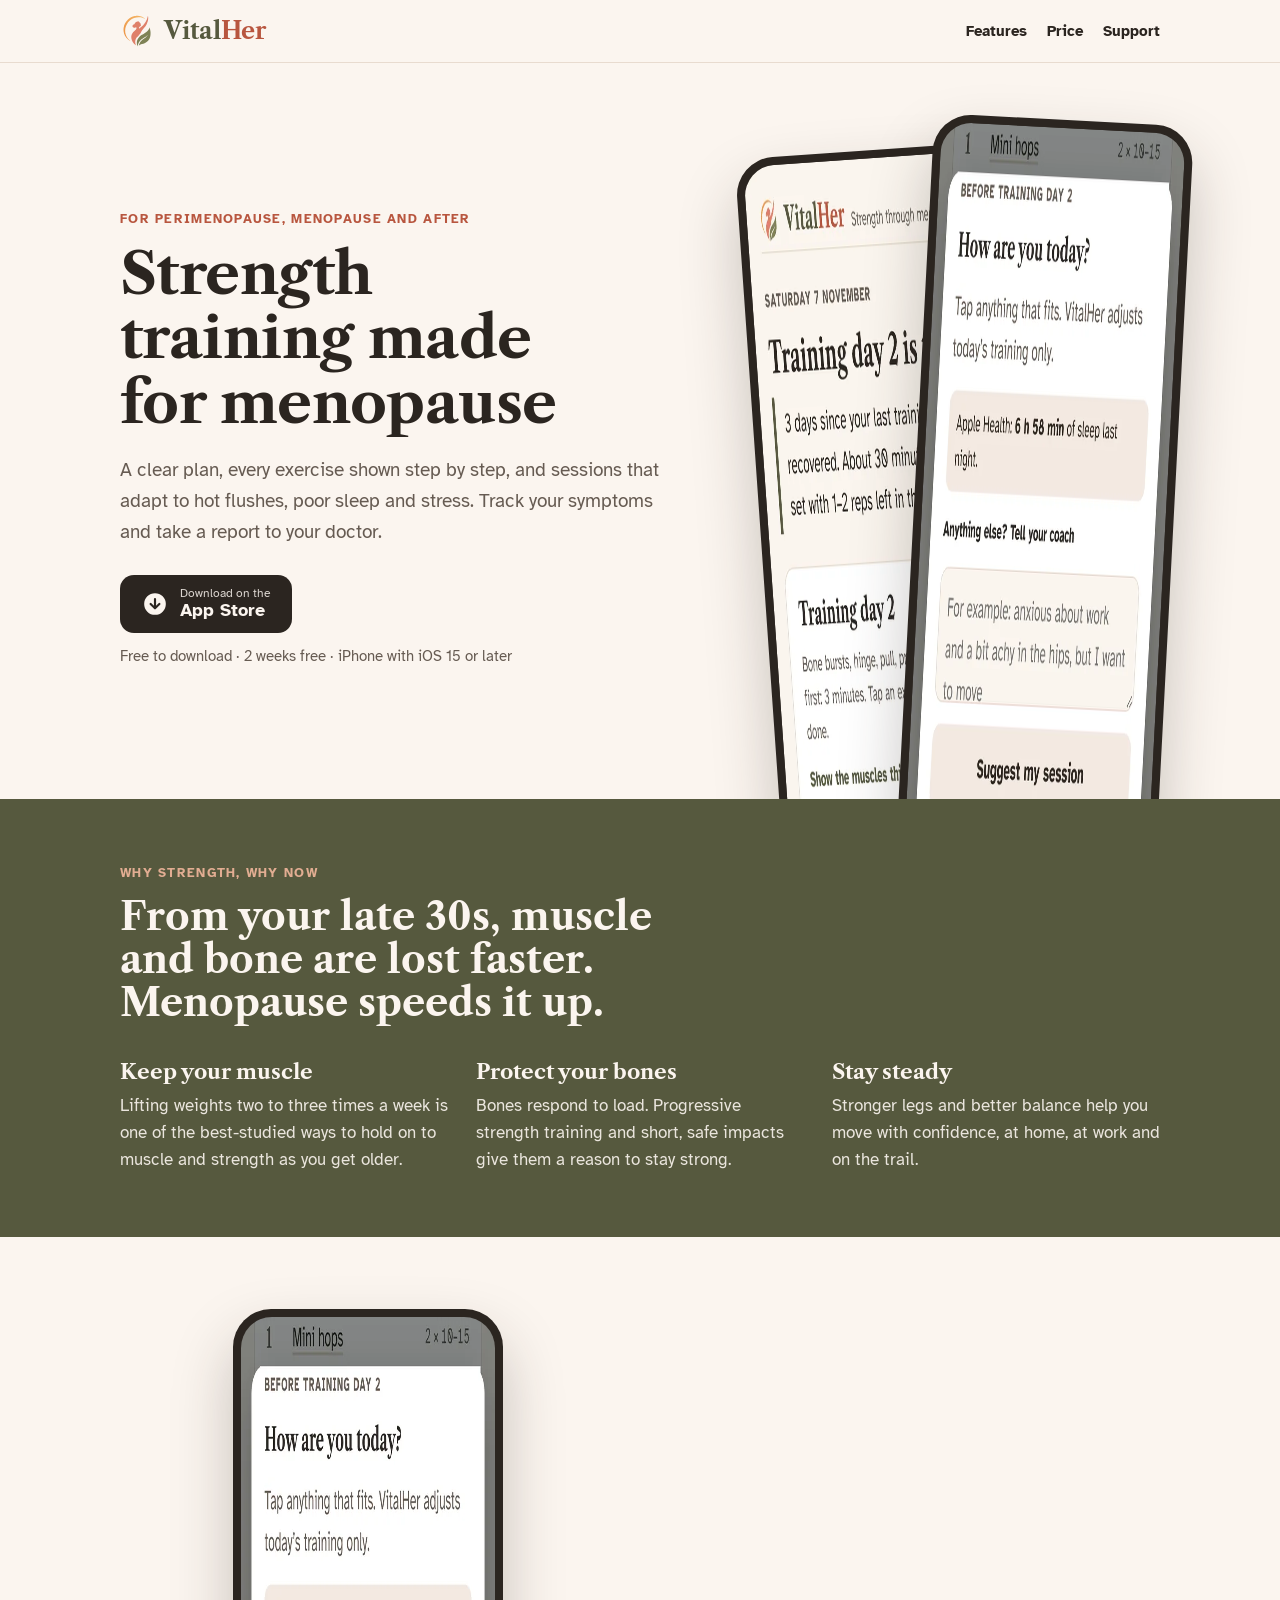
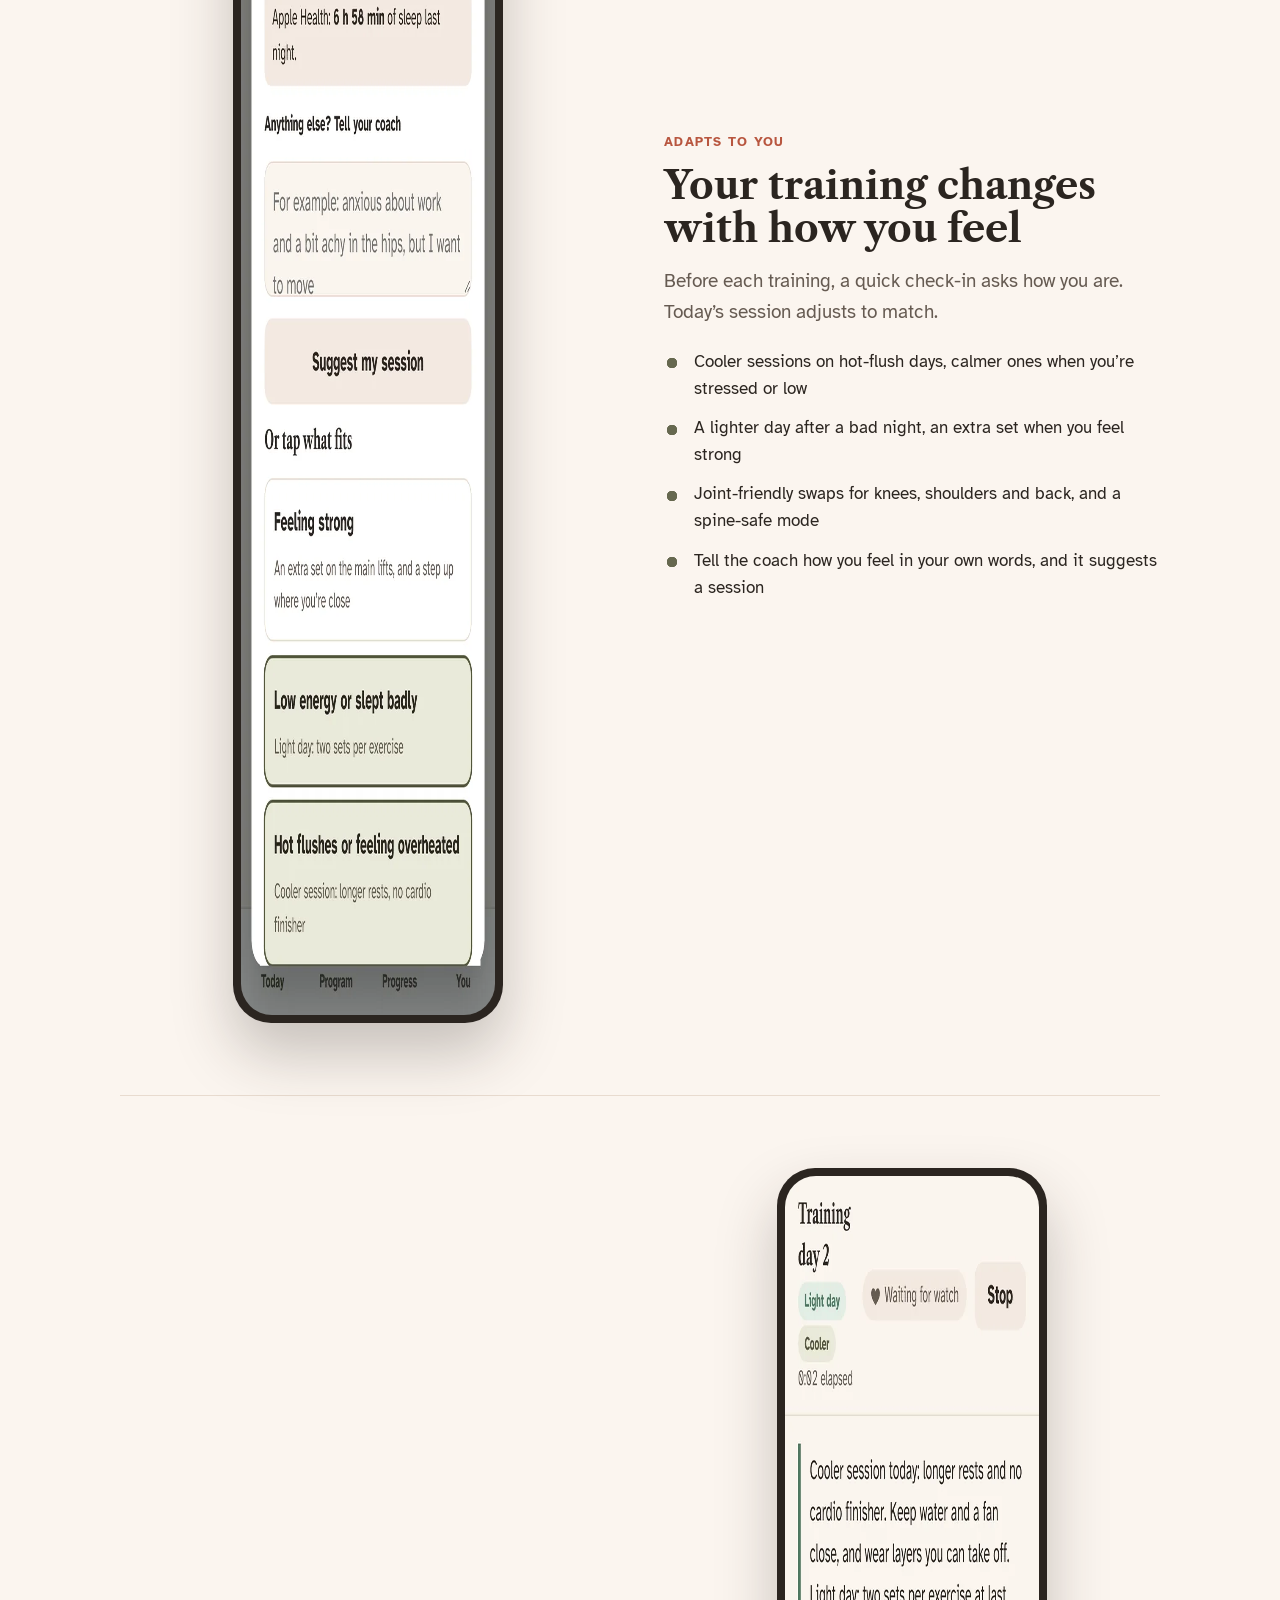
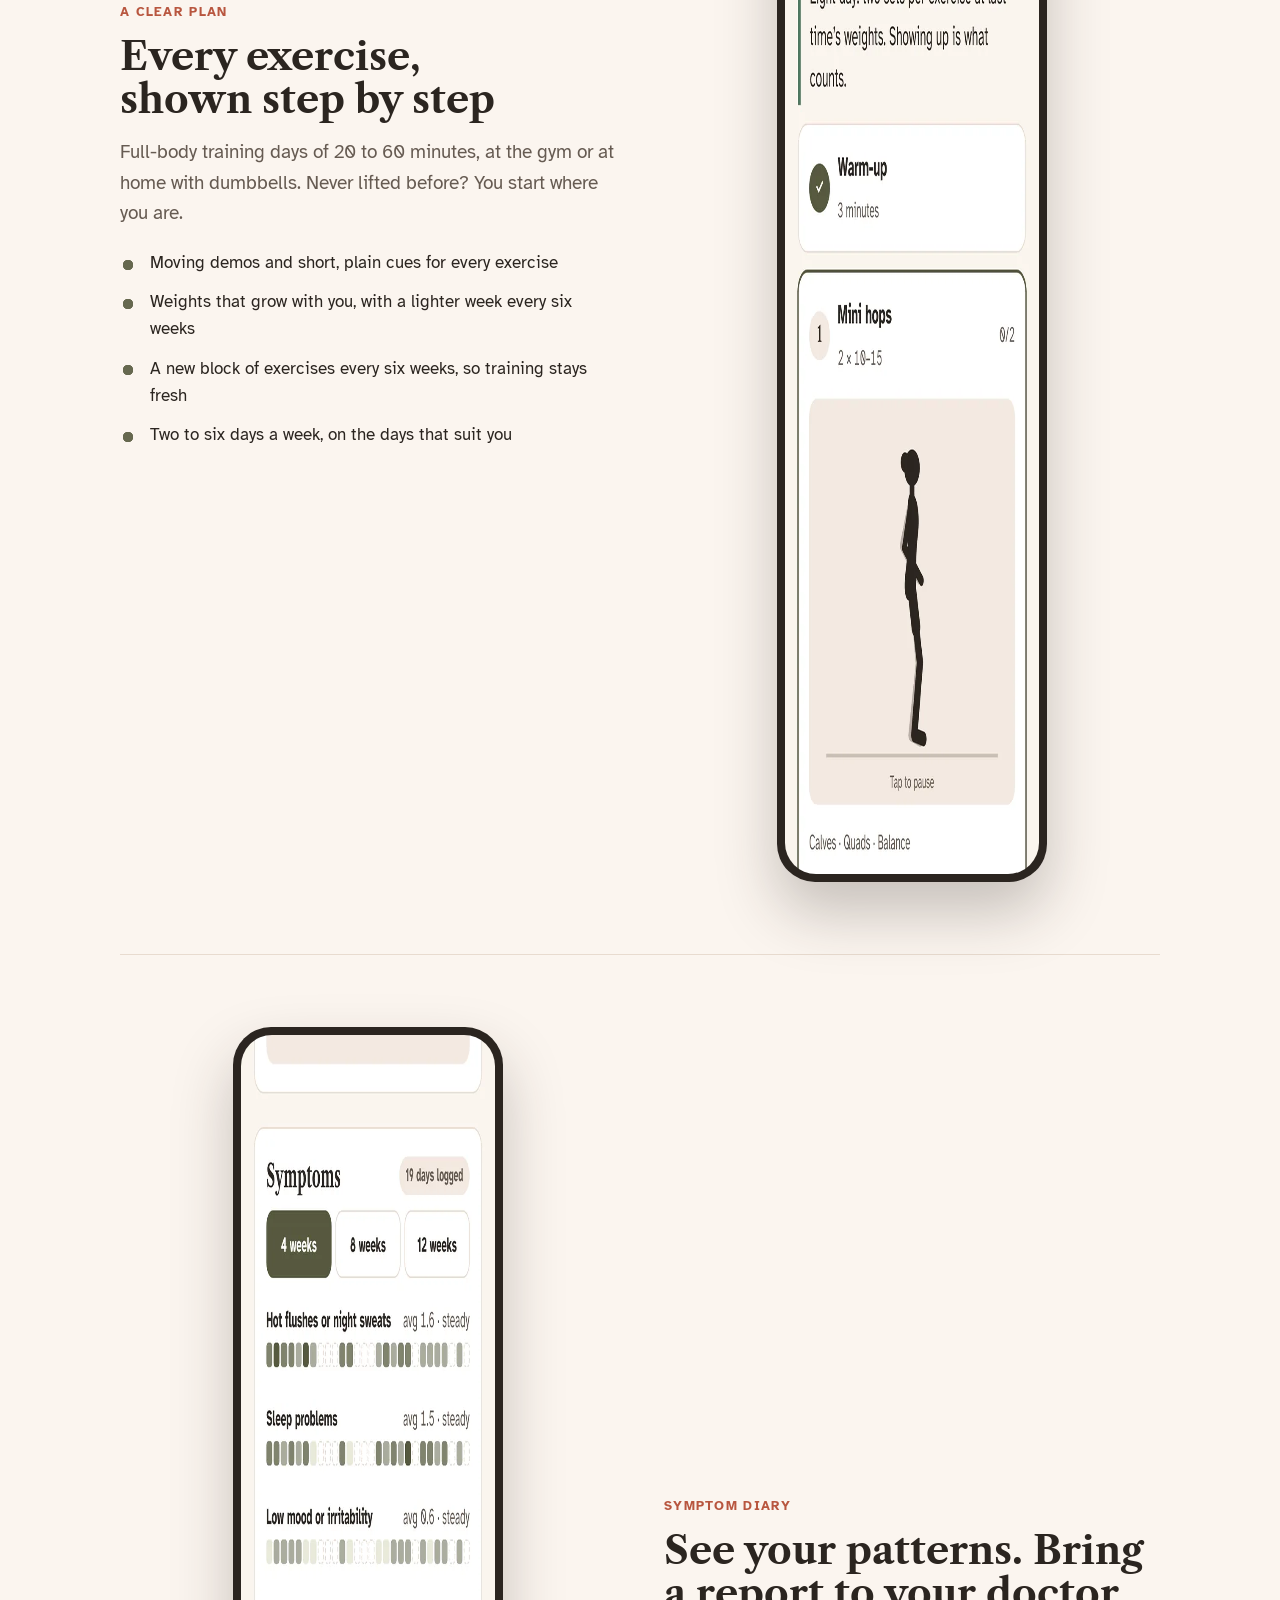
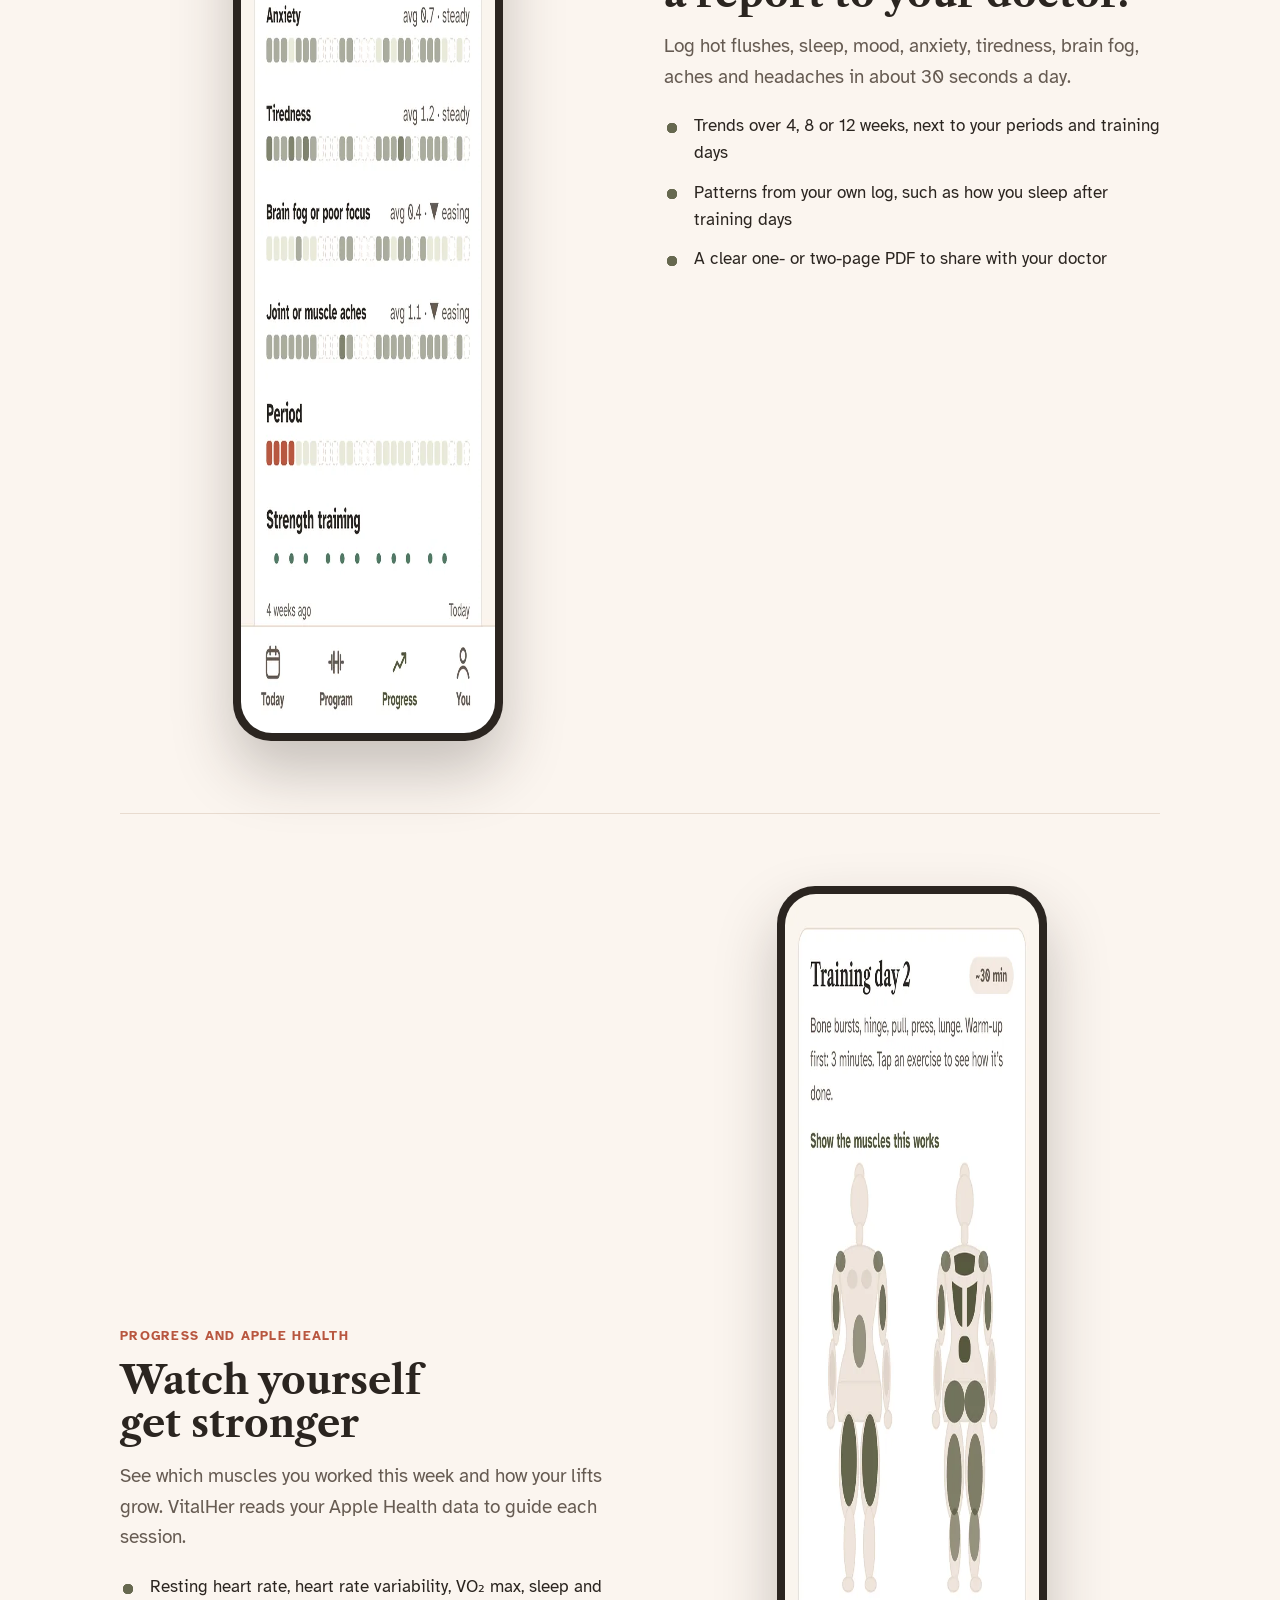
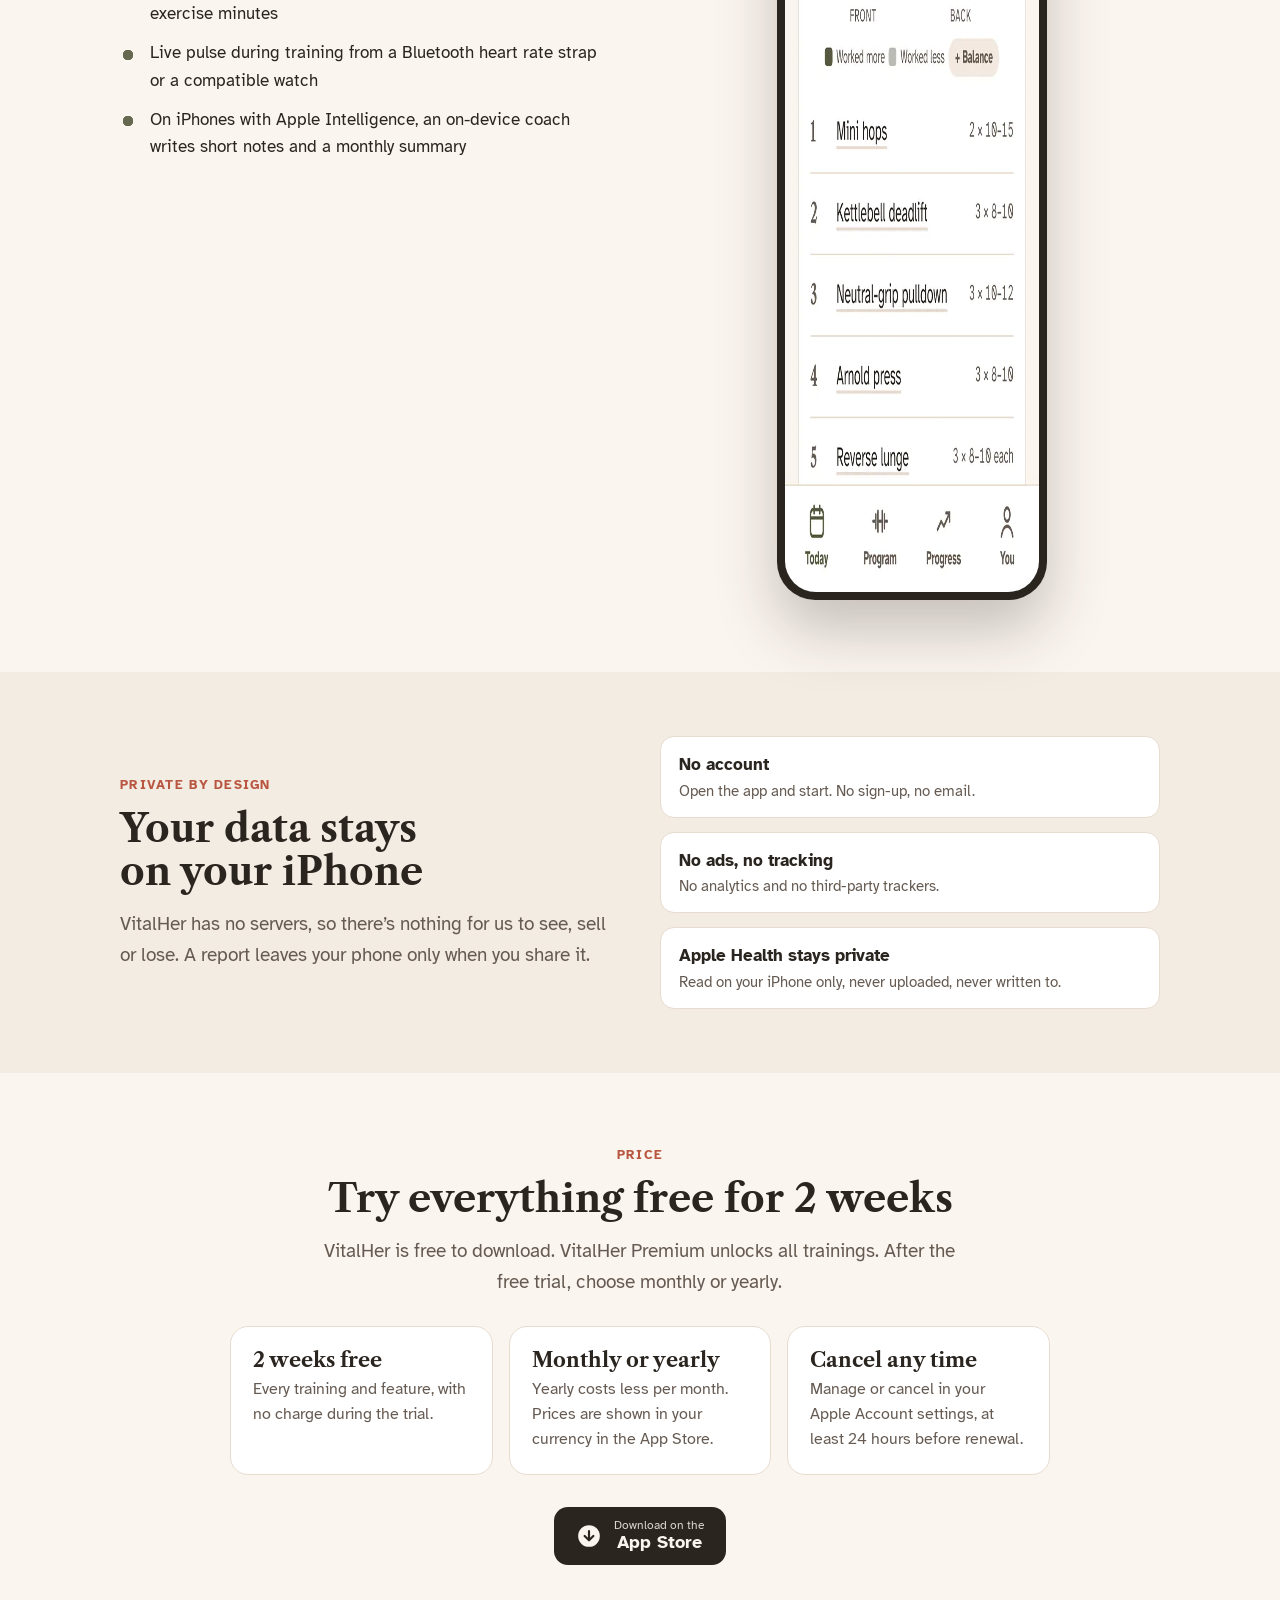
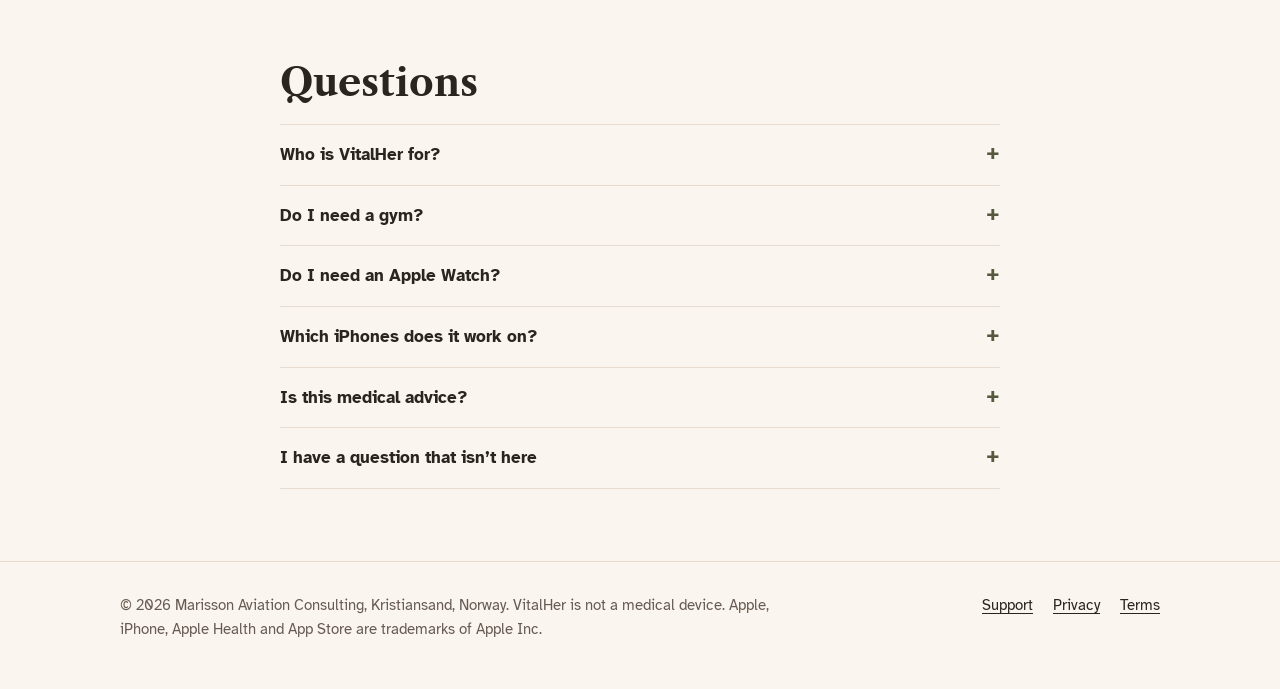
==== commit 2b782ab2: "Add files via upload Promo site" ====
--- a/index.html
+++ b/index.html
@@ -2,1776 +2,260 @@
 <html lang="en">
 <head>
 <meta charset="utf-8">
-<meta name="viewport" content="width=device-width, initial-scale=1, maximum-scale=1, user-scalable=no, viewport-fit=cover">
-<meta name="robots" content="noindex, nofollow">
-<meta name="apple-mobile-web-app-capable" content="yes">
-<meta name="mobile-web-app-capable" content="yes">
-<meta name="apple-mobile-web-app-status-bar-style" content="black-translucent">
-<meta name="apple-mobile-web-app-title" content="VitalHer">
-<meta name="theme-color" content="#FBF5EF">
+<meta name="viewport" content="width=device-width, initial-scale=1, viewport-fit=cover">
+<title>VitalHer: Strength training for menopause</title>
+<meta name="description" content="VitalHer is a strength training app for women in perimenopause, menopause and after. Training that adapts to how you feel, a symptom diary and a report for your doctor. Your data stays on your iPhone.">
+<meta name="apple-itunes-app" content="app-id=6827996720">
+<meta property="og:title" content="VitalHer: Strength training for menopause">
+<meta property="og:description" content="Training that adapts to hot flushes, poor sleep and stress. Symptom diary and a report for your doctor. Free for 2 weeks on iPhone.">
+<meta property="og:image" content="img/today.webp">
+<meta name="theme-color" content="#56593E">
+<link rel="icon" href="icon-192.png">
 <link rel="apple-touch-icon" href="apple-touch-icon.png">
-<link rel="manifest" href="manifest.webmanifest">
-<style>:root{padding-top:env(safe-area-inset-top,0px);padding-bottom:env(safe-area-inset-bottom,0px)}body{margin:0;-webkit-text-size-adjust:100%;-webkit-tap-highlight-color:transparent}img{max-width:100%}[hidden]{display:none!important}</style>
-<title>VitalHer: Strength through menopause</title>
 <link rel="stylesheet" href="fonts.css">
 <style>
-/* Layout: one phone-width column, calm stone surfaces, bottom tab bar; the workout player opens full-screen over it */
-:root{
-  /* VitalHer: warm peach ground, deep olive and coral from the logo. Calm, high-contrast, warm */
-  --bg:#FBF5EF; --surface:#FFFFFF; --sunk:#F3E9E0; --ink:#2B2520; --muted:#665B52; --line:#E8DBCF;
-  --accent:#56593E; --accent-ink:#FFFFFF; --accent-soft:#E9EAD9; --brass:#B8563F; --brass-soft:#F8E3DA;
-  --rest:#4F7A62; --rest-soft:#E1EDE5; --warn:#A0551C; --warn-soft:#F5E3D3; --alert:#B3261E; --alert-soft:#F8DCD9;
-  --far:#B9ADA3; --eq:#CBBFB4; --eqsoft:#EFE5DC;
-  --z1:#8A949C; --z2:#2F7FC1; --z3:#2E9A5B; --z4:#DB8216; --z5:#D23B2E;
-  --display:'Libre Caslon Text',Georgia,'Times New Roman',serif;
-  --body:'Atkinson Hyperlegible',system-ui,-apple-system,'Segoe UI',sans-serif;
-  --r:14px;
-  --hero-bg:#FDEBDF; --hero-ink:#2B2520; --hero-muted:#5E5249; --hero-line:#F1D3C2; --hero-far:#C9A797; --hero-eq:#E9C9B6; --hero-eqsoft:#F7DDCE; --hero-brass:#B8563F; --hero-suit:#C3CED8; --hero-hair:#8FA0B0; --suit:var(--ink); --hair:var(--muted);
-}
-:root[data-scheme="coral"]{--accent:#A8492F; --accent-soft:#F8E1D8; --brass:#56593E;}
-@media (prefers-color-scheme: dark){ :root:not([data-theme="light"]){
-  --bg:#1B1715; --surface:#241F1C; --sunk:#2E2824; --ink:#F1E9E2; --muted:#B5A79B; --line:#3B342F;
-  --accent:#C4C79A; --accent-ink:#1B1715; --accent-soft:#33352A; --brass:#F0A08A; --brass-soft:#3A2722;
-  --rest:#8FC0A2; --rest-soft:#1E2E25; --warn:#E0A060; --warn-soft:#35261A; --alert:#F2A097; --alert-soft:#3A2220;
-  --far:#6A5F57; --eq:#4A413B; --eqsoft:#2A2421; --z1:#9AA6AF; --z2:#5AA6E6; --z3:#55C285; --z4:#F0A44A; --z5:#F0695C;
-  --hero-bg:#2E2420; --hero-ink:#F7EDE6; --hero-muted:#CDB9AC; --hero-line:#4A3A33; color-scheme:dark}
-  :root:not([data-theme="light"])[data-scheme="coral"]{--accent:#F0A08A; --accent-soft:#3A2722; --accent-ink:#1B1715; --brass:#C4C79A;} }
-:root[data-theme="dark"]{
-  --bg:#1B1715; --surface:#241F1C; --sunk:#2E2824; --ink:#F1E9E2; --muted:#B5A79B; --line:#3B342F;
-  --accent:#C4C79A; --accent-ink:#1B1715; --accent-soft:#33352A; --brass:#F0A08A; --brass-soft:#3A2722;
-  --rest:#8FC0A2; --rest-soft:#1E2E25; --warn:#E0A060; --warn-soft:#35261A; --alert:#F2A097; --alert-soft:#3A2220;
-  --far:#6A5F57; --eq:#4A413B; --eqsoft:#2A2421; --z1:#9AA6AF; --z2:#5AA6E6; --z3:#55C285; --z4:#F0A44A; --z5:#F0695C;
-  --hero-bg:#2E2420; --hero-ink:#F7EDE6; --hero-muted:#CDB9AC; --hero-line:#4A3A33; color-scheme:dark}
-:root[data-theme="dark"][data-scheme="coral"]{--accent:#F0A08A; --accent-soft:#3A2722; --accent-ink:#1B1715; --brass:#C4C79A;}
-
+:root{--bg:#FBF5EF;--surface:#FFFFFF;--ink:#2B2520;--muted:#665B52;--line:#E8DBCF;--accent:#56593E;--coral:#B8563F;--soft:#F3ECE3;--olive-ink:#FBF5EF;
+  --display:'Libre Caslon Text',Georgia,serif;--body:'Atkinson Hyperlegible',system-ui,-apple-system,'Segoe UI',sans-serif}
+@media (prefers-color-scheme: dark){:root{--bg:#1B1715;--surface:#241F1C;--ink:#F1E9E2;--muted:#B5A79B;--line:#3B342F;--accent:#C4C79A;--coral:#F0A08A;--soft:#2A2421;color-scheme:dark}}
 *{box-sizing:border-box}
-[hidden]{display:none!important}
-html{touch-action:manipulation;-webkit-text-size-adjust:100%}
-@media (min-width:700px){:root{--col:680px}}
-body{background:var(--bg);color:var(--ink);font-family:var(--body);font-size:1.125rem;line-height:1.5;-webkit-font-smoothing:antialiased}
-button{font:inherit;color:inherit;background:none;border:0;cursor:pointer}
-button:focus-visible,input:focus-visible{outline:3px solid var(--accent);outline-offset:2px;border-radius:8px}
-h1,h2,h3{font-family:var(--display);margin:0;text-wrap:balance;line-height:1.15}
-h1{font-size:1.75rem;font-weight:700}
-h2{font-size:1.3rem;font-weight:700}
-h3{font-size:1.05rem;font-weight:600}
+html{-webkit-text-size-adjust:100%;scroll-behavior:smooth}
+body{margin:0;background:var(--bg);color:var(--ink);font-family:var(--body);font-size:1.0625rem;line-height:1.6}
+a{color:var(--accent);text-underline-offset:3px}
+img{max-width:100%;display:block}
+.wrap{max-width:1080px;margin:0 auto;padding-inline:20px}
+h1,h2,h3{font-family:var(--display);line-height:1.12;text-wrap:balance;margin:0}
+h1{font-size:clamp(2.2rem,6vw,3.6rem);font-weight:700;letter-spacing:-.01em}
+h2{font-size:clamp(1.7rem,4vw,2.4rem);font-weight:700}
+h3{font-size:1.25rem;font-weight:700}
+.eyebrow{font-size:.8rem;letter-spacing:.1em;text-transform:uppercase;font-weight:700;color:var(--coral);margin:0 0 12px}
 p{margin:0}
-.num{font-variant-numeric:tabular-nums}
-.wrap{max-width:var(--col,480px);margin:0 auto;padding-inline:20px;padding-block:20px 128px;display:flex;flex-direction:column;gap:22px}
-.eyebrow{font-size:.8rem;letter-spacing:.08em;text-transform:uppercase;color:var(--muted);font-weight:700}
-.muted{color:var(--muted)}
-.small{font-size:.9rem}
-.stack{display:flex;flex-direction:column;gap:10px}
-.row{display:flex;align-items:center;gap:12px}
-.between{justify-content:space-between}
-.card{background:var(--surface);border:1px solid var(--line);border-radius:var(--r);padding:18px}
-.coach{border-left:4px solid var(--accent);padding:4px 0 4px 14px}
-.coach.rest{border-color:var(--rest)}
-.btn{min-height:56px;border-radius:12px;padding:0 20px;font-weight:700;display:inline-flex;align-items:center;justify-content:center;gap:8px;width:100%}
-.btn.primary{background:var(--accent);color:var(--accent-ink)}
-.btn.ghost{background:var(--sunk)}
-.btn.link{min-height:44px;width:auto;padding:0 4px;color:var(--accent);text-decoration:underline;text-underline-offset:3px}
-.pill{display:inline-block;font-size:.78rem;font-weight:700;padding:3px 10px;border-radius:99px;background:var(--accent-soft);color:var(--accent);white-space:nowrap}
-.pill.rest{background:var(--rest-soft);color:var(--rest)}
-.pill.warn{background:var(--warn-soft);color:var(--warn)}
-.pill.plain{background:var(--sunk);color:var(--muted)}
-
-.brand{display:flex;align-items:baseline;gap:10px;padding-bottom:4px;border-bottom:1px solid var(--line)}
-.brand b{font-family:var(--display);font-weight:700;font-size:1.35rem;color:var(--accent)}.brand b i,.hero .mark b i{font-style:normal;color:var(--brass)}.brand .bm{width:30px;height:30px;align-self:center;flex:none}.brand .bm svg{width:100%;height:100%;display:block}
-.brand span{font-size:.85rem;color:var(--muted)}
-/* 2.0 */
-.zones{display:grid;grid-template-columns:repeat(5,minmax(0,1fr));gap:4px}
-.zones div{display:flex;flex-direction:column;gap:1px;font-size:.75rem;min-width:0}
-.zones span{height:8px;border-radius:4px}
-.zones b{font-size:.8rem}
-.zones small{color:var(--muted);font-size:.7rem;overflow-wrap:anywhere}
-.bodymap{margin:0;display:flex;flex-direction:column;gap:6px;align-items:center}
-.bodymap svg{width:100%;max-width:300px;height:auto}
-.bodymap figcaption{width:100%;max-width:300px;display:grid;grid-template-columns:1fr 1fr;text-align:center;font-size:.75rem;color:var(--muted);text-transform:uppercase;letter-spacing:.06em;margin-top:-4px}
-.maplegend{display:inline-flex;align-items:center;gap:6px;font-size:.8rem;color:var(--muted)}
-.maplegend i{width:12px;height:12px;border-radius:3px;background:var(--accent);display:inline-block}
-details.map summary{cursor:pointer;color:var(--accent);font-weight:700;font-size:.9rem;list-style:none}
-details.map summary::-webkit-details-marker{display:none}
-#player.dark{--bg:#1B1715; --surface:#241F1C; --sunk:#2E2824; --ink:#F1E9E2; --muted:#B5A79B; --line:#3B342F; --accent:#C4C79A; --accent-ink:#1B1715; --accent-soft:#33352A; --brass:#F0A08A; --rest-soft:#1E2E25; --far:#6A5F57; --eq:#4A413B; --eqsoft:#2A2421; --z1:#9AA6AF; --z2:#5AA6E6; --z3:#55C285; --z4:#F0A44A; --z5:#F0695C; color-scheme:dark; background:var(--bg); color:var(--ink)}
-/* 1.7 */
-.ckgrid{display:grid;grid-template-columns:1fr 1fr;gap:8px}
-.ta{width:100%;min-height:88px;border:1px solid var(--line);border-radius:12px;padding:12px;font:inherit;background:var(--bg);color:var(--ink);resize:vertical}
-.ailabel{display:block;margin-top:6px;font-size:.75rem;color:var(--muted)}
-.breath{background:var(--rest-soft);color:var(--ink);border-radius:10px;padding:8px 12px}
-/* user agreement */
-#terms{position:fixed;inset:0;background:var(--bg);overflow-y:auto;z-index:30;padding-top:env(safe-area-inset-top,0px)}
-.legal{max-width:var(--col,480px);margin:0 auto;padding-inline:20px;padding-block:18px 40px;display:flex;flex-direction:column;gap:12px}
-.legal h1{font-size:1.5rem}
-.legal h2{font-size:1.05rem;margin-top:10px}
-.legal p,.legal li{font-size:.95rem;line-height:1.55}
-.legal ul{margin:0;padding-left:1.2em;display:flex;flex-direction:column;gap:4px}
-.accept{position:sticky;bottom:0;background:var(--surface);border-top:1px solid var(--line);padding:14px 20px calc(14px + env(safe-area-inset-bottom,0px))}
-.accept .in{max-width:var(--col,480px);margin:0 auto;display:flex;flex-direction:column;gap:12px}
-.check{display:grid;grid-template-columns:28px 1fr;gap:10px;align-items:start;font-size:.95rem;cursor:pointer}
-.check input{width:24px;height:24px;margin:2px 0 0;accent-color:var(--accent)}
-.btn:disabled{opacity:.45;cursor:not-allowed}
-/* training days */
-.daychips{display:grid;grid-template-columns:repeat(7,minmax(0,1fr));gap:4px}
-.daychips button{min-width:0;padding:0;min-height:48px;border-radius:10px;background:var(--sunk);font-weight:700;font-size:.78rem;color:var(--muted)}
-.daychips button[aria-pressed="true"]{background:var(--accent);color:var(--accent-ink)}
-.daypick{display:grid;grid-template-columns:repeat(auto-fill,minmax(96px,1fr));gap:8px}
-.daypick .opt{align-items:center;text-align:center}
-.daypick .opt:disabled{opacity:.45;cursor:not-allowed}
-button.day{font:inherit;color:inherit;cursor:pointer}
-button.day .dot{box-shadow:0 0 0 0 transparent}
-button.day:hover .dot{background:var(--accent-soft)}
-/* front page */
-.hero{--suit:var(--hero-suit);--hair:var(--hero-hair);--ink:var(--hero-ink);--far:var(--hero-far);--eq:var(--hero-eq);--eqsoft:var(--hero-eqsoft);--brass:var(--hero-brass);--bg:var(--hero-bg);--muted:var(--hero-muted);--sunk:transparent;
-  background:var(--hero-bg);color:var(--hero-ink);border-radius:22px;padding:24px 20px 20px;display:flex;flex-direction:column;gap:14px;overflow:hidden}
-.hero .mark{display:flex;align-items:baseline;justify-content:space-between;gap:10px;border-bottom:1px solid var(--hero-line);padding-bottom:12px}
-.hero .mark b{font-family:var(--display);font-weight:700;font-size:1.6rem;color:var(--accent)}
-.hero .mark span{font-size:.85rem;color:var(--hero-muted);letter-spacing:.06em;text-transform:uppercase}
-.hero h1{font-size:2.15rem;line-height:1.05}
-.hero p{color:var(--hero-muted)}
-.hero-mark{display:block;width:100%;max-width:240px;margin:4px auto 0}.hero-mark svg{width:100%;height:auto;display:block}
-.hero .btn.primary{background:var(--accent);color:var(--accent-ink)}
-.portrait{display:block;width:100%;max-width:320px;margin:-4px auto -18px}
-.portrait svg{width:100%;height:auto;display:block}
-.p-eyes{transform-box:fill-box;transform-origin:center;animation:blink 5.5s infinite}
-.p-head{transform-origin:150px 160px;animation:nod 7s ease-in-out infinite}
-.p-breathe{animation:breathe 5s ease-in-out infinite}
-@keyframes blink{0%,93%,100%{transform:scaleY(1)}95%{transform:scaleY(.08)}}
-@keyframes nod{0%,100%{transform:rotate(0)}50%{transform:rotate(-1.5deg) translateY(-1px)}}
-@keyframes breathe{0%,100%{transform:translateY(0)}50%{transform:translateY(-1.5px)}}
-@media (prefers-reduced-motion: reduce){.p-eyes,.p-head,.p-breathe{animation:none}}
-.promise{display:grid;grid-template-columns:44px 1fr;gap:14px;align-items:start;padding:14px 0;border-top:1px solid var(--line)}
-.promise:first-child{border-top:0;padding-top:0}
-.promise .ic{width:44px;height:44px;border-radius:12px;background:var(--accent-soft);color:var(--accent);display:grid;place-items:center}
-.promise .ic svg{width:24px;height:24px}
-.fact{border-left:4px solid var(--brass);padding:4px 0 4px 14px;font-size:1.05rem}
-.fact small{display:block;color:var(--muted);font-size:.8rem;margin-top:4px}
-/* exercise demos */
-.demo{display:flex;flex-direction:column;align-items:center;gap:2px;width:100%;background:var(--sunk);border-radius:12px;padding:8px 8px 6px}
-.demo svg{width:100%;height:auto;max-height:230px;display:block}
-.demo-state{color:var(--muted);font-size:.75rem}
-.exname{text-align:left;text-decoration:underline;text-decoration-color:var(--line);text-decoration-thickness:2px;text-underline-offset:4px;padding:0}
-.exname:hover{text-decoration-color:var(--accent)}
-.steps{margin:0;padding-left:1.3em;display:flex;flex-direction:column;gap:6px}
-/* heart rate */
-.hr{display:inline-flex;align-items:center;gap:6px;font-weight:700;padding:5px 12px;border-radius:99px;background:var(--sunk);white-space:nowrap}
-.hr svg{width:16px;height:16px;fill:var(--hrc,var(--accent));animation:beat 1s ease-in-out infinite}
-.hr small{font-weight:400;color:var(--muted)}
-@keyframes beat{0%,100%{transform:scale(1)}15%{transform:scale(1.25)}30%{transform:scale(1)}}
-.src{display:grid;grid-template-columns:1fr auto;gap:12px;align-items:center;padding:14px 0;border-top:1px solid var(--line)}
-.src:first-of-type{border-top:0}
-.status{font-size:.85rem;font-weight:700}
-.status.on{color:var(--accent)} .status.off{color:var(--muted)}
-.perm{list-style:none;margin:0;padding:0;border:1px solid var(--line);border-radius:12px}
-.perm li{display:flex;justify-content:space-between;gap:12px;padding:10px 14px;border-top:1px solid var(--line)}
-.perm li:first-child{border-top:0}
-/* week strip */
-.week{display:grid;grid-template-columns:repeat(7,1fr);gap:6px}
-.day{display:flex;flex-direction:column;align-items:center;gap:6px;padding:10px 0;border-radius:12px;font-size:.85rem;color:var(--muted)}
-.day .dot{width:36px;height:36px;border-radius:50%;display:grid;place-items:center;font-family:var(--display);font-weight:800;font-size:.95rem;border:2px dashed var(--line)}
-.day.done .dot{background:var(--accent);color:var(--accent-ink);border:0}
-.day.plan .dot{border:2px solid var(--accent);color:var(--accent)}
-.day.today{background:var(--surface);color:var(--ink);font-weight:700;box-shadow:0 0 0 1px var(--line)}
-
-/* exercise list */
-.exlist{list-style:none;margin:0;padding:0;display:flex;flex-direction:column}
-.exlist li{display:grid;grid-template-columns:28px 1fr auto;gap:12px;align-items:start;padding:12px 0;border-top:1px solid var(--line)}
-.exlist li:first-child{border-top:0}
-.exlist .n{font-family:var(--display);font-weight:800;color:var(--muted);padding-top:1px}
-.exlist .sr{color:var(--muted);font-size:.9rem;white-space:nowrap;padding-top:2px}
-
-/* tabs */
-.tabs{position:fixed;left:0;right:0;bottom:0;background:var(--surface);border-top:1px solid var(--line);padding-bottom:env(safe-area-inset-bottom,0px);z-index:10}
-.tabs .in{max-width:var(--col,480px);margin:0 auto;display:grid;grid-template-columns:repeat(4,1fr)}
-.tab{display:flex;flex-direction:column;align-items:center;gap:2px;padding:10px 0 12px;font-size:.8rem;color:var(--muted);font-weight:700}
-.tab svg{width:26px;height:26px}
-.tab[aria-current="page"]{color:var(--accent)}
-
-/* numbers */
-.trio{display:grid;grid-template-columns:repeat(3,1fr);gap:10px}
-.mini{background:var(--surface);border:1px solid var(--line);border-radius:12px;padding:12px;display:flex;flex-direction:column;gap:2px;min-width:0}
-.mini b{font-family:var(--display);font-size:1.5rem;font-weight:800}
-.mini span{font-size:.8rem;color:var(--muted)}
-.up{color:var(--accent);font-weight:700;font-size:.85rem}
-.bigval{font-family:var(--display);font-weight:800;font-size:2.4rem;line-height:1}
-.spark{width:100%;height:auto;display:block}
-.bands{display:flex;height:12px;border-radius:6px;overflow:hidden;gap:2px}
-.bands div{flex:1;background:var(--sunk)}
-.bands div.on{background:var(--accent)}
-.bandlbl{display:flex;justify-content:space-between;font-size:.75rem;color:var(--muted)}
-.bandlbl span{flex:1;text-align:center}
-
-/* coverage table */
-.tblwrap{overflow-x:auto}
-table.cov{width:100%;border-collapse:collapse;font-size:.95rem}
-table.cov th,table.cov td{padding:8px 6px;border-bottom:1px solid var(--line);text-align:center}
-table.cov th:first-child,table.cov td:first-child{text-align:left}
-table.cov thead th{font-family:var(--display);font-weight:800}
-.cdot{display:inline-block;width:14px;height:14px;border-radius:50%;background:var(--accent)}
-.cdot.no{background:transparent;border:2px solid var(--line)}
-
-/* toggles */
-.switch{display:flex;align-items:center;justify-content:space-between;gap:16px;padding:14px 0;border-top:1px solid var(--line)}
-.switch:first-of-type{border-top:0}
-.switch input{appearance:none;width:56px;height:32px;border-radius:99px;background:var(--sunk);position:relative;flex:none;cursor:pointer;border:1px solid var(--line)}
-.switch input::after{content:"";position:absolute;top:3px;left:3px;width:24px;height:24px;border-radius:50%;background:var(--surface);box-shadow:0 1px 2px rgba(0,0,0,.25);transition:transform .2s}
-.switch input:checked{background:var(--accent)}
-.switch input:checked::after{transform:translateX(24px)}
-.seg{display:grid;grid-auto-flow:column;grid-auto-columns:1fr;background:var(--sunk);border-radius:12px;padding:4px;gap:4px}
-.seg button{min-height:46px;border-radius:9px;font-weight:700;color:var(--muted)}
-.seg button[aria-pressed="true"]{background:var(--surface);color:var(--ink);box-shadow:0 1px 2px rgba(0,0,0,.12)}
-.field{display:flex;align-items:center;justify-content:space-between;gap:16px}
-.field input{width:90px;min-height:48px;border-radius:10px;border:1px solid var(--line);background:var(--bg);color:var(--ink);font:inherit;text-align:center}
-
-/* player */
-#player{position:fixed;inset:0;background:var(--bg);overflow-y:auto;z-index:20;padding-top:env(safe-area-inset-top,0px)}
-.phead{position:sticky;top:0;background:var(--bg);z-index:2;border-bottom:1px solid var(--line)}
-.phead .in{max-width:var(--col,480px);margin:0 auto;padding:12px 20px;display:flex;align-items:center;justify-content:space-between;gap:12px}
-.pwrap{max-width:var(--col,480px);margin:0 auto;padding-inline:20px;padding-block:18px 160px;display:flex;flex-direction:column;gap:12px}
-.step{background:var(--surface);border:1px solid var(--line);border-radius:var(--r)}
-.step>button.head{width:100%;display:grid;grid-template-columns:32px 1fr auto;gap:12px;align-items:center;padding:14px 16px;text-align:left}
-.step .badge{width:32px;height:32px;border-radius:50%;display:grid;place-items:center;background:var(--sunk);font-family:var(--display);font-weight:800;font-size:.9rem}
-.step.done .badge{background:var(--accent);color:var(--accent-ink)}
-.step.open{border-color:var(--accent);box-shadow:0 0 0 1px var(--accent)}
-.step .body{padding:0 16px 16px;display:flex;flex-direction:column;gap:14px}
-.sets{display:flex;flex-wrap:wrap;gap:8px}
-.setchip{padding:6px 12px;border-radius:10px;background:var(--accent-soft);color:var(--accent);font-weight:700;font-size:.9rem}
-.setchip.todo{background:var(--sunk);color:var(--muted);font-weight:400}
-.steppers{display:grid;grid-template-columns:1fr 1fr;gap:10px}
-.stepper{background:var(--sunk);border-radius:12px;padding:8px;display:grid;grid-template-columns:48px 1fr 48px;align-items:center;text-align:center}
-.stepper button{height:48px;border-radius:10px;background:var(--surface);font-size:1.4rem;font-weight:700}
-.stepper b{font-family:var(--display);font-size:1.35rem;display:block;line-height:1.1}
-.stepper small{font-size:.75rem;color:var(--muted)}
-.hint{background:var(--sunk);border-radius:10px;padding:10px 12px;font-size:.95rem}
-.restbar{position:fixed;left:0;right:0;bottom:0;z-index:25;background:var(--rest);color:var(--surface);padding-bottom:env(safe-area-inset-bottom,0px)}
-.restbar .in{max-width:var(--col,480px);margin:0 auto;padding:14px 20px;display:flex;align-items:center;gap:14px}
-.restbar .t{font-family:var(--display);font-weight:800;font-size:1.8rem;min-width:84px}
-.restbar .track{flex:1;height:8px;border-radius:4px;background:rgba(255,255,255,.3);overflow:hidden}
-.restbar .fill{height:100%;background:var(--surface);width:100%}
-.restbar button{min-height:44px;padding:0 12px;border-radius:10px;background:rgba(255,255,255,.18);color:var(--surface);font-weight:700}
-
-/* sheet */
-#sheet{position:fixed;inset:0;z-index:40;background:rgba(10,16,13,.5);display:flex;align-items:flex-end;justify-content:center}
-#sheet .panel{background:var(--surface);width:100%;max-width:var(--col,480px);border-radius:18px 18px 0 0;padding:22px 20px calc(24px + env(safe-area-inset-bottom,0px));max-height:88vh;overflow-y:auto;display:flex;flex-direction:column;gap:14px}
-.opt{width:100%;text-align:left;border:1px solid var(--line);border-radius:12px;padding:14px;display:flex;flex-direction:column;gap:6px}
-.opt[aria-pressed="true"]{border-color:var(--accent);box-shadow:0 0 0 1px var(--accent);background:var(--accent-soft)}
-.note{font-size:.85rem;color:var(--muted);border-top:1px solid var(--line);padding-top:12px}
-.paylist{margin:0;padding-left:1.2em;display:flex;flex-direction:column;gap:4px}
-.payrow{display:flex;align-items:center;justify-content:space-between;gap:10px;width:100%}
-.save{font-size:.8rem;font-weight:700;background:var(--brass-soft);color:var(--brass);border-radius:999px;padding:3px 10px;white-space:nowrap}
-.paylinks{display:flex;gap:4px 18px;flex-wrap:wrap;align-items:center}.paylinks a{color:var(--accent);text-underline-offset:3px}.paylinks .btn.link{min-height:36px;padding:0;font-size:inherit}
-#sheet .btn[disabled]{opacity:.6}
-#sheet.center{align-items:center;padding:16px max(16px,env(safe-area-inset-right,0px)) 16px max(16px,env(safe-area-inset-left,0px))}
-#sheet.center .panel{border-radius:18px;max-height:calc(100% - 32px);padding-bottom:22px;box-shadow:0 16px 48px rgba(0,0,0,.28)}
-@media (prefers-reduced-motion: reduce){*{transition:none!important}}
+.lead{font-size:1.2rem;color:var(--muted);max-width:34em}
+
+/* header */
+.top{position:sticky;top:0;z-index:5;background:color-mix(in srgb,var(--bg) 92%,transparent);backdrop-filter:blur(10px);-webkit-backdrop-filter:blur(10px);border-bottom:1px solid var(--line);padding-top:env(safe-area-inset-top,0px)}
+.top .wrap{display:flex;align-items:center;gap:16px;min-height:62px}
+.brand{display:flex;align-items:center;gap:10px;text-decoration:none;color:var(--ink)}
+.brand img{width:34px;height:34px}
+.brand b{font-family:var(--display);font-size:1.45rem;color:var(--accent)}
+.brand b i{font-style:normal;color:var(--coral)}
+.top nav{margin-left:auto;display:flex;gap:20px;font-size:.95rem}
+.top nav a{color:var(--ink);text-decoration:none;font-weight:700}
+.top nav a:hover{color:var(--accent)}
+@media (max-width:640px){.top nav .hide-s{display:none}}
+
+/* buttons */
+.store{display:inline-flex;align-items:center;gap:12px;background:var(--ink);color:var(--bg);text-decoration:none;border-radius:14px;padding:12px 22px;min-height:56px}
+.store small{display:block;font-size:.72rem;line-height:1.1;opacity:.85}
+.store strong{display:block;font-size:1.15rem;line-height:1.15}
+.store svg{width:26px;height:26px;flex:none}
+.note{font-size:.92rem;color:var(--muted);margin-top:12px}
+
+/* hero */
+.hero{padding-block:56px 40px;overflow:hidden}
+.hero .wrap{display:grid;grid-template-columns:1.1fr .9fr;gap:40px;align-items:center}
+.hero .lead{margin:20px 0 28px}
+.phones{position:relative;min-height:640px}
+.phone{width:260px;border-radius:38px;padding:8px;background:#2B2520;box-shadow:0 30px 60px rgba(43,37,32,.25)}
+.phone img{border-radius:31px}
+.phones .phone:first-child{position:absolute;right:120px;top:30px;transform:rotate(-4deg)}
+.phones .phone:last-child{position:absolute;right:0;top:0;transform:rotate(3deg)}
+@media (max-width:860px){.hero .wrap{grid-template-columns:1fr}.phones{min-height:560px;max-width:420px;margin:0 auto;width:100%}.phones .phone:first-child{right:auto;left:0}.phone{width:230px}}
+
+/* why */
+.why{background:var(--accent);color:var(--olive-ink);padding-block:64px}
+.why .eyebrow{color:#F2B79C}
+.why h2{max-width:20em}
+.why .grid{display:grid;grid-template-columns:repeat(3,1fr);gap:28px;margin-top:36px}
+.why h3{font-size:1.3rem;margin-bottom:8px}
+.why p{opacity:.9}
+@media (prefers-color-scheme: dark){.why{background:#3A3C2A}}
+@media (max-width:760px){.why .grid{grid-template-columns:1fr}}
+
+/* features */
+.feat{padding-block:72px;display:grid;grid-template-columns:1fr 1fr;gap:48px;align-items:center}
+.feat + .feat{border-top:1px solid var(--line)}
+.feat .phone{width:270px;margin:0 auto}
+.feat.flip .shot{order:2}
+.feat h2{margin-bottom:16px}
+.feat ul{margin:20px 0 0;padding:0;list-style:none;display:grid;gap:12px}
+.feat li{padding-left:30px;position:relative}
+.feat li::before{content:'';position:absolute;left:0;top:.45em;width:16px;height:16px;border-radius:50%;background:var(--accent);opacity:.9;
+  -webkit-mask:radial-gradient(circle,#000 45%,transparent 47%);mask:radial-gradient(circle,#000 45%,transparent 47%)}
+@media (max-width:760px){.feat{grid-template-columns:1fr;gap:32px;padding-block:56px}.feat.flip .shot{order:0}}
+
+/* privacy band */
+.privacy{background:var(--soft);padding-block:64px}
+.privacy .wrap{display:grid;grid-template-columns:1fr 1fr;gap:40px;align-items:center}
+.ticks{display:grid;gap:14px;margin:0;padding:0;list-style:none}
+.ticks li{background:var(--surface);border:1px solid var(--line);border-radius:14px;padding:14px 18px;font-weight:700}
+.ticks li span{display:block;font-weight:400;color:var(--muted);font-size:.95rem}
+@media (max-width:760px){.privacy .wrap{grid-template-columns:1fr}}
+
+/* price */
+.price{padding-block:72px;text-align:center}
+.price .lead{margin:16px auto 28px}
+.cards{display:grid;grid-template-columns:repeat(3,1fr);gap:16px;max-width:820px;margin:0 auto 32px;text-align:left}
+.card{background:var(--surface);border:1px solid var(--line);border-radius:18px;padding:22px}
+.card h3{margin-bottom:6px}
+.card p{color:var(--muted);font-size:.98rem}
+@media (max-width:760px){.cards{grid-template-columns:1fr}}
+
+/* faq */
+.faq{padding-block:24px 72px;max-width:760px}
+.faq h2{margin-bottom:20px}
+details{border-top:1px solid var(--line);padding:16px 0}
+details:last-of-type{border-bottom:1px solid var(--line)}
+summary{font-weight:700;cursor:pointer;font-size:1.08rem;list-style:none;display:flex;justify-content:space-between;gap:16px}
+summary::-webkit-details-marker{display:none}
+summary::after{content:'+';font-size:1.4rem;line-height:1;color:var(--accent)}
+details[open] summary::after{content:'–'}
+details p{margin-top:10px;color:var(--muted)}
+
+/* footer */
+footer{border-top:1px solid var(--line);padding-block:32px 48px;font-size:.92rem;color:var(--muted)}
+footer .wrap{display:flex;flex-wrap:wrap;gap:12px 28px;justify-content:space-between}
+footer nav{display:flex;gap:20px;flex-wrap:wrap}
+footer a{color:var(--ink)}
+.disclaimer{max-width:46em}
 </style>
-
 </head>
 <body>
-<div id="view" class="wrap" aria-live="polite"></div>
-
-<nav class="tabs" aria-label="Main">
-  <div class="in">
-    <button class="tab" data-tab="today"><svg viewBox="0 0 24 24" fill="none" stroke="currentColor" stroke-width="2" stroke-linecap="round"><rect x="3" y="5" width="18" height="16" rx="3"/><path d="M3 10h18M8 3v4M16 3v4"/></svg>Today</button>
-    <button class="tab" data-tab="program"><svg viewBox="0 0 24 24" fill="none" stroke="currentColor" stroke-width="2" stroke-linecap="round"><path d="M2 12h2M20 12h2M6 8v8M18 8v8M9 6v12M15 6v12M9 12h6"/></svg>Program</button>
-    <button class="tab" data-tab="progress"><svg viewBox="0 0 24 24" fill="none" stroke="currentColor" stroke-width="2" stroke-linecap="round" stroke-linejoin="round"><path d="M3 17l5-5 4 3 8-8"/><path d="M15 7h5v5"/></svg>Progress</button>
-    <button class="tab" data-tab="profile"><svg viewBox="0 0 24 24" fill="none" stroke="currentColor" stroke-width="2" stroke-linecap="round"><circle cx="12" cy="8" r="4"/><path d="M4 21c1.5-4 4.5-6 8-6s6.5 2 8 6"/></svg>You</button>
-  </div>
-</nav>
-
-<section id="player" hidden></section>
-<section id="terms" hidden></section>
-<div id="restbar" class="restbar" hidden></div>
-<div id="sheet" hidden></div>
-
-<script>
-const APP_VERSION='0.1', APP_DATE='4 Nov 2026';
-const DAY = 864e5;
-const T0 = (()=>{const d=new Date();d.setHours(0,0,0,0);return d.getTime()})();
-
-/* ---------- Program ---------- */
-const WARMUP3 = ['Arm circles, 30 s','Hip hinges, 10 slow reps','Sit-to-stand from a chair, 10 reps','Cat-cow, 8 reps','March in place, 60 s'];
-const warmList=()=>['Pelvic floor: 5 slow squeezes, then 5 quick ones',...(state.warm===5?WARMUP5:WARMUP3).map(w=>state.joints.bone&&w.startsWith('Cat-cow')?'Shoulder rolls, 10 slow reps':w)];
-const WARMUP5 = [...WARMUP3,'Arm swings across the body, 30 s','Hip circles, 10 each way','Slow bodyweight squats to a chair, 10 reps'];
-const PROGRAM = {
-  A:{focus:'Bone bursts, squat, push, row, carry',ex:[
-    {id:'bone',impact:1,name:'Heel drops',m:['Calves','Balance'],sets:2,lo:10,hi:15,rest:30,unit:'bw',
-     cue:'Stand tall next to a wall. Rise onto your toes, then drop onto your heels with a firm thud. That short jolt is what your bones respond to. Squeeze your pelvic floor before you start.',
-     alts:[{for:'bone',name:'Brisk marching',unit:'sec',lo:30,hi:45,cue:'March on the spot, knees up and arms swinging. Impact at walking level, gentle on the spine.'}]},
-    {id:'goblet',name:'Goblet squat',m:['Quads','Glutes','Core'],sets:3,lo:8,hi:10,rest:75,unit:'kg',start:8,
-     cue:'Hold the dumbbell at your chest. Sit down between your heels, chest up. Stop where your knees stay comfortable.',
-     alts:[{for:'knee',name:'Box squat',start:6,cue:'Sit back to a bench and stand up without rocking. The bench limits depth so the knees stay happy.'},
-           {for:'back',gym:1,name:'Leg press',start:40,cue:'Your back stays supported. Lower until the knees reach about 90 degrees.'}]},
-    {id:'bench',name:'Dumbbell bench press',m:['Chest','Shoulders','Arms'],sets:3,lo:8,hi:10,rest:75,unit:'kg',start:6,
-     cue:'Lower the dumbbells to chest level, elbows about 45 degrees from your body. Press up and slightly together.',
-     alts:[{for:'shoulder',name:'Dumbbell floor press',start:6,cue:'Lie on the floor, palms facing each other. The floor stops your elbows before the shoulder is stretched.'}]},
-    {id:'row',name:'One-arm dumbbell row',m:['Back','Arms','Grip'],sets:3,lo:10,hi:12,rest:45,unit:'kg',start:8,each:true,
-     cue:'Hand and knee on the bench, back flat. Pull the dumbbell toward your hip, not your armpit.',
-     alts:[{for:'back',name:'Chest-supported row',start:5,cue:'Lie face down on an incline bench and row both dumbbells. No load on the lower back.'},{for:'bone',name:'Chest-supported row',start:5,cue:'Lie face down on an incline bench and row both dumbbells. The bench supports your spine.'}]},
-    {id:'carry',name:'Farmer carry',m:['Grip','Core','Back'],sets:3,lo:30,hi:30,rest:60,unit:'m',start:12,
-     cue:'A dumbbell in each hand. Stand tall, take short steps, keep the weights from swinging.',
-     alts:[{for:'back',name:'Suitcase carry',start:8,cue:'One lighter dumbbell, switch hands each length. Trains the core to keep you upright.'}]},
-    {id:'curl',name:'Dumbbell biceps curl',m:['Arms','Grip'],sets:2,lo:10,hi:12,rest:45,unit:'kg',start:4,min:45,
-     cue:'Elbows at your sides. Curl up, then take two seconds to lower. No swinging.',
-     alts:[{for:'shoulder',name:'Hammer curl',start:4,cue:'Palms facing each other. Easier on the elbows and the front of the shoulder.'}]},
-    {id:'facepull',name:'Band face pull',m:['Shoulders','Back'],sets:2,lo:12,hi:15,rest:30,unit:'bw',min:45,
-     cue:'Band at face height. Pull toward your eyes with elbows high and squeeze your shoulder blades. Keeps shoulders healthy.',
-     alts:[]},
-    {id:'stand',name:'Single-leg stand',m:['Balance','Calves'],sets:2,lo:20,hi:30,rest:20,unit:'sec',each:true,
-     cue:'Stand next to a wall. Lift one foot and hold. To make it harder, turn your head slowly side to side.',
-     alts:[{for:'knee',name:'Tandem stance',cue:'One foot directly in front of the other, then hold. Less load on the standing knee.'}]},
-    {id:'z2',gym:1,name:'Easy cardio',m:['Heart'],sets:1,lo:10,hi:10,rest:0,unit:'min',min:60,
-     cue:'Bike, rower or a brisk incline walk. Keep a pace where you can still talk in full sentences. Finish with two minutes of slow walking.',
-     alts:[{for:'knee',gym:1,name:'Rower or arm bike',cue:'Rowing and arm cycling keep your heart working with little load on the knees.'},{for:'home',name:'Brisk walk',cue:'Walk outdoors at a pace where you can talk but not sing. Swing your arms. Finish with two minutes of slow walking.'}]}
-  ]},
-  B:{focus:'Bone bursts, hinge, pull, press, lunge',ex:[
-    {id:'bone',impact:1,name:'Mini hops',m:['Calves','Quads','Balance'],sets:2,lo:10,hi:15,rest:30,unit:'bw',
-     cue:'Small hops on the spot. Land softly on the balls of your feet and let the heels touch down. Squeeze your pelvic floor first, and stop if you leak or a joint hurts.',
-     alts:[{for:'knee',name:'Heel drops',cue:'Rise onto your toes, then drop onto your heels with a firm thud. Bone loading without bending the knees.'},
-           {for:'bone',name:'Brisk marching',unit:'sec',lo:30,hi:45,cue:'March on the spot, knees up and arms swinging. Impact at walking level, gentle on the spine.'}]},
-    {id:'rdl',name:'Romanian deadlift',m:['Hamstrings','Glutes','Back'],sets:3,lo:8,hi:10,rest:75,unit:'kg',start:10,
-     cue:'Soft knees, push the hips back and let the weights slide down your thighs. Stop when you feel the hamstrings. Keep a flat back.',
-     alts:[{for:'back',name:'Glute bridge',start:8,cue:'On your back, feet flat, dumbbell on the hips. Drive the hips up. Same muscles, no forward bend.'},{for:'bone',name:'Glute bridge',start:8,cue:'On your back, feet flat, dumbbell on the hips. Drive the hips up. Same muscles, no forward bend.'}]},
-    {id:'pulldown',gym:1,name:'Lat pulldown',m:['Back','Arms'],sets:3,lo:10,hi:12,rest:60,unit:'kg',start:20,
-     cue:'Pull the bar to your upper chest. Think of driving the elbows down toward your back pockets.',
-     alts:[{for:'shoulder',gym:1,name:'Neutral-grip pulldown',start:18,cue:'Palms facing each other. Easier on the front of the shoulder.'},
-           {for:'home',name:'Band pulldown',unit:'bw',cue:'Anchor a band high on a door. Pull down to your chest, squeeze and return slowly.'}]},
-    {id:'ohp',name:'Seated shoulder press',m:['Shoulders','Arms'],sets:3,lo:8,hi:10,rest:75,unit:'kg',start:4,
-     cue:'Back against the bench. Press straight up without arching your lower back.',
-     alts:[{for:'shoulder',name:'Incline dumbbell press',start:5,cue:'Bench at 30 degrees. Works the shoulders at a gentler angle than pressing overhead.'}]},
-    {id:'split',name:'Split squat',m:['Quads','Glutes','Balance'],sets:3,lo:8,hi:10,rest:45,unit:'kg',start:4,each:true,
-     cue:'Long stance. Lower the back knee straight down toward the floor. Hold a rack for balance if you need it.',
-     alts:[{for:'knee',name:'Low step-up',start:2,cue:'Use a 20 cm step. Drive through the whole foot and step down slowly.'}]},
-    {id:'deadbug',name:'Dead bug',m:['Core'],sets:2,lo:8,hi:10,rest:30,unit:'bw',each:true,
-     cue:'Lower back pressed into the floor. Slowly extend the opposite arm and leg, then return.',
-     alts:[{for:'back',name:'Bent-knee dead bug',cue:'Keep the knees bent at 90 degrees and tap the heels to the floor. Shorter lever, less strain.'}]},
-    {id:'pushdown',gym:1,name:'Triceps pushdown',m:['Arms'],sets:2,lo:10,hi:12,rest:45,unit:'kg',start:8,min:45,
-     cue:'Elbows pinned to your sides. Push the handle down until your arms are straight.',
-     alts:[{for:'home',name:'Band pushdown',unit:'bw',cue:'Anchor a band high on a door and push down the same way.'}]},
-    {id:'sideplank',name:'Side plank',m:['Core'],sets:2,lo:20,hi:30,rest:30,unit:'sec',each:true,min:45,
-     cue:'On your forearm, body in a straight line from head to feet. Knees down makes it easier.',
-     alts:[{for:'shoulder',name:'Standing side bend hold',cue:'Hold a dumbbell in one hand and stand tall without leaning. No load on the shoulder.'}]},
-    {id:'tandem',name:'Heel-to-toe walk',m:['Balance'],sets:2,lo:20,hi:20,rest:20,unit:'bw',
-     cue:'Walk 20 steps along a line, heel touching toe. Eyes forward, not at your feet. Stay near a wall.',
-     alts:[]},
-    {id:'z2',gym:1,name:'Easy cardio',m:['Heart'],sets:1,lo:10,hi:10,rest:0,unit:'min',min:60,
-     cue:'Bike, rower or a brisk incline walk. Keep a pace where you can still talk in full sentences. Finish with two minutes of slow walking.',
-     alts:[{for:'knee',gym:1,name:'Rower or arm bike',cue:'Rowing and arm cycling keep your heart working with little load on the knees.'},{for:'home',name:'Brisk walk',cue:'Walk outdoors at a pace where you can talk but not sing. Swing your arms. Finish with two minutes of slow walking.'}]}
-  ]},
-  C:{focus:'Bone bursts, step, push, row, glutes',ex:[
-    {id:'bone',impact:1,name:'Small squat jumps',m:['Quads','Glutes','Calves'],sets:2,lo:6,hi:8,rest:40,unit:'bw',
-     cue:'Quarter squat, then jump a few centimetres off the floor. Land softly with bent knees and reset before the next one. Squeeze your pelvic floor before each jump.',
-     alts:[{for:'knee',name:'Heel drops',cue:'Rise onto your toes, then drop onto your heels with a firm thud. Bone loading without bending the knees.'},
-           {for:'bone',name:'Brisk marching',unit:'sec',lo:30,hi:45,cue:'March on the spot, knees up and arms swinging. Impact at walking level, gentle on the spine.'}]},
-    {id:'stepup',name:'Dumbbell step-up',m:['Quads','Glutes','Balance'],sets:3,lo:8,hi:10,rest:45,unit:'kg',start:4,each:true,
-     cue:'Knee-height box. Push through the heel of the top foot. Don’t bounce off the bottom foot.',
-     alts:[{for:'knee',gym:1,name:'Leg press, short range',start:30,cue:'Stop above 90 degrees. Heavy work for the legs with little knee stress.'}]},
-    {id:'pushup',name:'Incline push-up',m:['Chest','Shoulders','Arms','Core'],sets:3,lo:8,hi:12,rest:60,unit:'bw',
-     cue:'Hands on a bench or bar, body in one straight line. Use a lower surface as you get stronger.',
-     alts:[{for:'shoulder',name:'Band chest press',unit:'bw',cue:'Band anchored behind you, press forward. Stop before the shoulder feels pinched.'}]},
-    {id:'cablerow',gym:1,name:'Seated cable row',m:['Back','Arms','Shoulders'],sets:3,lo:10,hi:12,rest:60,unit:'kg',start:20,
-     cue:'Sit tall. Pull the handle to your stomach and squeeze the shoulder blades together.',
-     alts:[{for:'home',name:'Band seated row',unit:'bw',cue:'Sit on the floor with your legs straight and a band around your feet. Pull the handles to your stomach and squeeze your shoulder blades together.'},{for:'back',name:'Chest-supported row',start:5,cue:'Lie face down on an incline bench and row both dumbbells. No load on the lower back.'}]},
-    {id:'thrust',name:'Hip thrust',m:['Glutes','Hamstrings'],sets:3,lo:10,hi:12,rest:60,unit:'kg',start:12,
-     cue:'Upper back on a bench, dumbbell on the hips. Drive up until the hips line up with the knees. Pause one second.',
-     alts:[{for:'knee',name:'Glute bridge',start:8,cue:'Same movement from the floor, with less knee bend.'}]},
-    {id:'pallof',name:'Pallof press',m:['Core'],sets:2,lo:10,hi:10,rest:30,unit:'bw',each:true,
-     cue:'Stand side-on to a cable or band. Press it straight out from your chest and don’t let it twist you.',
-     alts:[]},
-    {id:'lateral',name:'Lateral raise',m:['Shoulders'],sets:2,lo:12,hi:15,rest:45,unit:'kg',start:2,min:45,
-     cue:'Light dumbbells. Raise to shoulder height with a slight bend in the elbows, thumbs level.',
-     alts:[{for:'shoulder',name:'Partial lateral raise',start:2,cue:'Stop at 45 degrees. All the benefit, less pinching at the top.'}]},
-    {id:'backext',gym:1,name:'Back extension',m:['Back','Glutes'],sets:2,lo:10,hi:12,rest:45,unit:'bw',min:45,
-     cue:'On a 45-degree bench. Lower slowly, rise until your body is in a straight line. Don\u2019t arch past it.',
-     alts:[{for:'home',name:'Bird dog',cue:'On hands and knees, reach one arm and the opposite leg out and hold two seconds. Builds the back without load.'},{for:'back',name:'Bird dog',cue:'On hands and knees, reach one arm and the opposite leg out and hold two seconds. Builds the back without load.'}]},
-    {id:'calf',name:'Single-leg calf raise',m:['Calves','Balance'],sets:2,lo:10,hi:12,rest:30,unit:'bw',each:true,
-     cue:'Hold a support. Rise up slowly, then take three seconds to lower.',
-     alts:[{for:'knee',name:'Two-leg calf raise',cue:'Both feet on the floor, same slow lowering.'}]},
-    {id:'z2',gym:1,name:'Easy cardio',m:['Heart'],sets:1,lo:10,hi:10,rest:0,unit:'min',min:60,
-     cue:'Bike, rower or a brisk incline walk. Keep a pace where you can still talk in full sentences. Finish with two minutes of slow walking.',
-     alts:[{for:'knee',gym:1,name:'Rower or arm bike',cue:'Rowing and arm cycling keep your heart working with little load on the knees.'},{for:'home',name:'Brisk walk',cue:'Walk outdoors at a pace where you can talk but not sing. Swing your arms. Finish with two minutes of slow walking.'}]}
-  ]}
-};
-const ORDER = ['A','B','C'];
-const JOINT = {knee:'Knee-friendly',shoulder:'Shoulder-friendly',back:'Back-friendly',bone:'Spine-safe',home:'Home option'};
-const GROUPS = ['Heart','Chest','Back','Shoulders','Arms','Quads','Hamstrings','Glutes','Calves','Core','Grip','Balance'];
-const MOBILITY = [
-  {name:'Floor back extension',boneOnly:1,dose:'8 slow reps',cue:'Lie face down with your arms by your sides. Squeeze your shoulder blades and lift your chest a few centimetres. Hold two seconds and lower. Supports posture without bending forward.'},
-  {name:'Pelvic floor breathing',dose:'10 slow + 10 quick',cue:'Sit or lie comfortably. Breathe in and let your belly and pelvic floor relax. Breathe out and gently squeeze and lift, as if stopping wind and the flow of urine. Hold up to 5 seconds, then fully let go. After 10 slow ones, do 10 quick squeezes.'},
-  {name:'Cat-cow',flex:1,dose:'60 s',secs:60,cue:'Get on your hands and knees, hands under your shoulders. Breathe out and round your back up toward the ceiling, chin to chest. Breathe in and let your stomach sink as you look slightly forward. Move slowly with your breath.'},
-  {name:'Hip flexor stretch',dose:'45 s each side',secs:45,each:true,cue:'Kneel on one knee with the other foot flat in front. Put a cushion under the knee. Squeeze the buttock of the back leg and shift your hips forward until you feel a stretch at the front of the hip. Reach the arm on the kneeling side up for a deeper stretch.'},
-  {name:'Child\u2019s pose reach',flex:1,dose:'45 s',secs:45,cue:'Start on your hands and knees. Sit your hips back toward your heels and slide your hands forward along the floor. Let your head rest and breathe slowly into your back. Stop where your knees are comfortable.'},
-  {name:'Wall slides',dose:'10 slow reps',cue:'Stand with your back, head and arms against a wall, elbows bent like a W. Slide your arms up into a Y, keeping them against the wall. Go only as high as you can without your lower back arching.'},
-  {name:'Ankle rocks',dose:'10 each side',cue:'Kneel on one knee with the other foot flat in front. Rock the front knee forward past your toes while the heel stays down. Hold one second, then rock back. Good ankles make stairs and squats easier.'},
-  {name:'Chin tucks',dose:'10 reps',cue:'Sit tall. Glide your head straight back to make a double chin, without tipping it down. Hold two seconds and relax. It undoes hours of looking down at screens.'}
-];
-
-const MOBL=()=>MOBILITY.filter(m=>state.joints.bone?!m.flex:!m.boneOnly);
-const LEARN=[
- {id:'why',t:'Why strength training matters now',p:['In the years around menopause, falling oestrogen speeds up the loss of muscle and bone. You can’t stop the change, but you can push back against it.','Strength training is the most effective way we know to build and keep muscle at any age. It also supports bone strength, balance, blood sugar and mood.','Two to three sessions a week is enough. What matters is that the work gets gradually harder over time, so your body keeps adapting. VitalHer handles that for you.']},
- {id:'heavy',t:'Lifting heavier is safe and useful',p:['Many women are told to use light weights for lots of reps. Bones and muscles respond better to loads that feel genuinely challenging.','In the LIFTMOR study, women with low bone mass who lifted heavy under supervision, twice a week for 8 months, improved bone density at the spine and hip.','VitalHer isn’t supervised, so it builds up in small steps and never asks for a one-rep max. Stop each set with 1–2 reps left, keep good form, and let the app raise the weight when you’re ready.']},
- {id:'bone',t:'Bone bursts: why a little jumping helps',p:['Bone responds to short, sharp loads more than to long, steady ones. A couple of minutes of heel drops or small hops on most days is enough.','Start small and land softly. Squeeze your pelvic floor before you start.','Skip them, or switch them off in settings, if you leak, a joint hurts, or you’ve been told to avoid impact. Spine-safe mode swaps them for brisk marching.']},
- {id:'spine',t:'Osteoporosis and spine-safe training',p:['If you’ve been told you have osteoporosis or osteopenia, exercise is still recommended. UK experts advise doing more rather than less.','What changes is how you move: avoid loaded forward bending and twisting, such as sit-ups and toe touches. Back-extension work supports posture.','Turn on spine-safe mode under You. If you’ve had a fracture of the spine, or are unsure, ask your doctor or a physiotherapist before you start.']},
- {id:'heat',t:'Hot flushes and training',p:['Many women feel a hot flush coming on during or after exercise. It’s uncomfortable but not a reason to stop strength training.','Train in a cool room or early in the day, wear layers you can take off, and keep cold water and a fan close.','Tap “Hot flushes or feeling overheated” in the check-in for a cooler session: longer rests and no cardio finisher. The strength work stays.']},
- {id:'sleep',t:'Sleep, energy and training',p:['Poor sleep is common in perimenopause and menopause, and it makes everything feel harder.','On a bad night, a light session still keeps your habit and your muscle. Tap “Low energy or slept badly” in the check-in and VitalHer gives you a light day.','Regular exercise and daylight in the morning help many people sleep better. Try not to train hard late in the evening.']},
- {id:'pelvic',t:'Pelvic floor and lifting',p:['Leaking when you lift, cough or jump is common, but it isn’t something you just have to accept.','Breathe out as you lift and gently squeeze your pelvic floor before heavy lifts and jumps. A daily routine of 10 slow and 10 quick squeezes helps.','If you leak, or feel heaviness or dragging, cut back on impact and see your doctor or a pelvic health physiotherapist.']},
- {id:'joints',t:'Joint aches',p:['Aching joints are common around menopause. Gentle, regular movement usually helps more than rest.','Mild discomfort that settles by the next day is fine. Sharp pain, or pain that keeps getting worse, is not: swap the exercise and see a doctor if it lasts.','Tell VitalHer about sore knees, shoulders or lower back in the check-in, and it swaps in gentler versions for that day.']},
- {id:'balance',t:'Balance and falls',p:['Balance fades with age unless you train it. A fall matters more when bones are getting thinner.','Every VitalHer session ends with balance work. Practise next to a wall or a sturdy chair.','Small habits help too: stand on one leg while you brush your teeth, and walk heel to toe along the hallway.']},
- {id:'heart',t:'Walking and heart health',p:['Heart disease risk rises after menopause, so cardio matters as much as lifting.','Aim for 150 minutes of moderate activity a week. Brisk walking counts: you should be able to talk, but not sing.','VitalHer counts your walks and cardio workouts from Apple Health towards the weekly goal.']},
- {id:'protein',t:'Protein and recovery',p:['Muscles rebuild between sessions, and they need protein to do it.','Include a source of protein at every meal: fish, eggs, dairy, beans, lentils, tofu or meat.','VitalHer doesn’t give diet plans. If you have kidney disease or another condition that affects what you eat, follow your doctor’s advice.']},
- {id:'hrt',t:'HRT and exercise',p:['Some women use hormone therapy (HRT) to manage symptoms. Whether it’s right for you is a decision for you and your doctor.','VitalHer works the same whether you use HRT or not. Strength training supports muscle and bone either way.','VitalHer doesn’t give advice about HRT or any other medication.']},
- {id:'cycle',t:'Training through perimenopause',p:['Periods can become irregular, heavier or more painful in perimenopause. Energy can swing from week to week.','On difficult days, tap “Period pain or heavy bleeding” in the check-in. You get a light day without impact work.','Showing up for a short, light session counts. Consistency over months matters far more than any single training.']}
-];
-function learnSheet(id){const a=LEARN.find(x=>x.id===id); if(!a) return;
-  sheet(`<span class="eyebrow">Learn</span><h2>${a.t}</h2>${a.p.map(x=>`<p>${x}</p>`).join('')}
-   <p class="note">General information, not medical advice. Talk to your doctor about your own health.</p>
-   <button class="btn ghost" data-act="closesheet">Close</button>`);}
-const learnList=()=>`<div class="stack">${LEARN.map(a=>`<button class="opt" data-act="learn" data-id="${a.id}"><b>${a.t}</b></button>`).join('')}</div>`;
-const todaysRead=()=>LEARN[Math.floor(T0/DAY)%LEARN.length];
-/* ---------- State (example user, marked as sample) ---------- */
-const state = {
-  tab:'today', age:35, length:30, notify:'train', stage:'unsure', impact:true, ai:true, ckLog:[],
-  joints:{knee:false,shoulder:false,back:false,bone:false},
-  swaps:{},
-  history:[],
-  last:{},
-  first:{},
-  days:[0,2,4], weekOverride:null, terms:null,
-  health:{connected:false}, scheme:'olive', welcome:true, onboard:false, hrMed:false, textSize:'m', equip:'gym', warm:3, workDark:0, units:(()=>{try{return /^en-(US|LR)$/i.test(navigator.language)?'lb':'kg'}catch(e){return 'kg'}})(),
-  player:null
-};
-try{if(localStorage.getItem('vitalher-welcome')) state.welcome=false}catch(e){}
-/* ---------- Native bridge (iPhone app) ---------- */
-const CAP=window.Capacitor, NATIVE=!!(CAP&&CAP.isNativePlatform&&CAP.isNativePlatform());
-const nat=(plugin,method,opts)=>NATIVE?CAP.nativePromise(plugin,method,opts||{}):Promise.reject(new Error('Only in the iPhone app'));
-const withTimeout=(p,ms)=>Promise.race([p,new Promise((_,rej)=>setTimeout(()=>rej(new Error('timeout')),ms))]);
-// Restore saved data from the iPhone's app storage if the web storage was cleared
-if(NATIVE){ nat('Preferences','get',{key:'vitalher-v1'}).then(r=>{let local=null; try{local=localStorage.getItem('vitalher-v1')}catch(e){}
-  if(r&&r.value&&!local){ try{localStorage.setItem('vitalher-v1',r.value); localStorage.setItem('vitalher-welcome','1')}catch(e){} location.reload(); } }).catch(()=>{}); }
-const HEALTH={loaded:false,vo2:null,vo2w:[],rhr:null,rhrw:[],hrv:null,aero:null};
-async function loadHealth(){
-  if(!NATIVE||!state.health.connected) return;
-  const g=(m,o)=>withTimeout(nat('JarlHealth',m,o),8000).catch(()=>null);
-  const [v,vw,r,rw,h]=await Promise.all([g('latest',{type:'vo2max'}),g('weekly',{type:'vo2max',weeks:12}),g('latest',{type:'restingHeartRate'}),g('weekly',{type:'restingHeartRate',weeks:12}),g('latest',{type:'hrv'})]);
-  HEALTH.vo2=v&&v.found?v:null; HEALTH.vo2w=(vw&&vw.points)||[]; HEALTH.rhr=r&&r.found?r:null; HEALTH.rhrw=(rw&&rw.points)||[]; HEALTH.hrv=h&&h.found?h:null; HEALTH.loaded=true;
-  try{ const a=await withTimeout(nat('JarlHealth','activeMinutes',{since:MON}),6000); if(a&&a.minutes!=null) HEALTH.aero=a.minutes; }catch(e){}
-  try{ const z=await withTimeout(nat('JarlHealth','sleepLastNight',{}),6000); HEALTH.sleep=z&&z.found?z.minutes:null; }catch(e){}
-  if(!state.player) render();
-}
-// Pulse from Apple Health (Apple Watch) or Bluetooth (Garmin broadcast, chest straps). Bluetooth wins when both send.
-function onPulse(d){ const x=(d&&d.bpm!=null)?d:(d&&d.data)||{}; const P=state.player; if(!P||!P.real||!x.bpm) return; if(x.date&&x.date<P.t0-60000) return;
-  const bt=x.source==='bluetooth'; if(!bt&&P.hrSrc==='bluetooth'&&Date.now()-P.lastHrAt<10000) return;
-  P.hr=x.bpm; P.lastHrAt=Date.now(); P.hrSrc=bt?'bluetooth':'health'; P.hrLog.push(x.bpm); }
-const pulseOn=()=>!!(state.health.connected||(NATIVE&&state.hrdev));
-function stopPulse(){ nat('JarlHealth','stopHeartRate',{}).catch(()=>{}); nat('JarlHR','disconnect',{}).catch(()=>{}); }
-const BLE={found:{},scanning:false,err:'',busy:'',ok:''};
-if(NATIVE){ try{ CAP.addListener('JarlHealth','heartRate',onPulse); CAP.addListener('JarlHR','heartRate',onPulse);
-  CAP.addListener('JarlHR','device',(d)=>{ const x=(d&&d.id)?d:(d&&d.data)||{}; if(!x.id) return; BLE.found[x.id]=x; if($('#sheet .blelist')) sheet(bleHTML()); }); }catch(e){}
-  document.addEventListener('visibilitychange',()=>{ if(!document.hidden) loadHealth(); }); }
-/* ---------- VitalHer Premium: App Store subscription (iPhone app only) ---------- */
-const PLANS={yearly:'com.maravconsult.vitalher.yearly',monthly:'com.maravconsult.vitalher.monthly'};
-const TERMS_URL='https://vidarmar.github.io/vitalher/terms.html', PRIV_URL='https://vidarmar.github.io/vitalher/privacy.html';
-const STORE={products:null,loaded:false,loading:null,busy:false,pick:'yearly',msg:'',next:null};
-state.sub={active:false};
-try{const c=JSON.parse(localStorage.getItem('vitalher-sub')||'null'); if(c&&typeof c==='object') state.sub=c;}catch(e){}
-function setSub(e){ if(!e||e.active==null) return; state.sub={active:!!e.active,productId:e.productId||null,expires:e.expires||null,inTrial:!!e.inTrial,willRenew:e.willRenew!==false,checked:Date.now()}; try{localStorage.setItem('vitalher-sub',JSON.stringify(state.sub))}catch(x){} }
-// Premium if subscribed. The web preview is always open. A cached expiry gets 3 days' grace for renewals made while offline.
-const premium=()=>!NATIVE||!!(state.sub.active&&(!state.sub.expires||state.sub.expires+3*864e5>Date.now()));
-function loadStore(){
-  if(!NATIVE) return Promise.resolve();
-  if(STORE.loading) return STORE.loading;
-  STORE.loading=Promise.all([withTimeout(nat('JarlStore','products',{ids:Object.values(PLANS)}),10000).catch(()=>null), withTimeout(nat('JarlStore','entitlement'),8000).catch(()=>null)]).then(([p,e])=>{
-    const list=(p&&p.products)||[]; STORE.products=list.length?list:null; STORE.loaded=true; STORE.loading=null; if(e) setSub(e); });
-  return STORE.loading;
-}
-const planOf=id=>id===PLANS.monthly?'monthly':id===PLANS.yearly?'yearly':null;
-const prodOf=k=>STORE.products&&STORE.products.find(p=>p.id===PLANS[k]);
-function trialLen(p){ const i=p&&p.intro; if(!i||i.mode!=='freeTrial'||!p.trialEligible) return ''; const n=(i.value||1)*(i.count||1);
-  return i.unit==='day'?`${n} days`:i.unit==='week'?`${n*7} days`:i.unit==='month'?(n===1?'1 month':`${n} months`):(n===1?'1 year':`${n} years`); }
-const perWord=p=>p&&p.period?(p.period.value>1?`${p.period.value} ${p.period.unit}s`:p.period.unit):'';
-function money(v,cur){ try{return new Intl.NumberFormat(navigator.language||'en',{style:'currency',currency:cur,maximumFractionDigits:0}).format(v)}catch(e){return Math.round(v)+' '+cur} }
-function payHTML(){
-  if(!STORE.loaded) return `<span class="eyebrow">VitalHer Premium</span><h2>Loading the plans…</h2><p class="muted">Asking the App Store. This takes a moment.</p><button class="btn ghost" data-act="pay-close">Not now</button>`;
-  const y=prodOf('yearly'), m=prodOf('monthly'), sel=prodOf(STORE.pick)||y||m, trial=trialLen(sel);
-  const save=(y&&m&&m.price>0)?Math.round((1-y.price/(m.price*12))*100):0;
-  const opt=(k,p,extra)=>p?`<button class="opt" data-act="pay-pick" data-v="${k}" aria-pressed="${sel===p}"><span class="payrow"><b>${k==='yearly'?'Yearly':'Monthly'}</b>${extra||''}</span><span>${p.displayPrice} per ${perWord(p)}${k==='yearly'&&p.price?` <span class="muted small">· ${money(p.price/12,p.currency)} a month</span>`:''}</span></button>`:'';
-  const legal=trial?`Free for ${trial}, then ${sel.displayPrice} per ${perWord(sel)}. The subscription renews automatically at the same price until you cancel. To avoid being charged, cancel at least 24 hours before the trial ends in Settings, then your name, then Subscriptions. Payment is charged to your Apple ID.`
-    :`${sel.displayPrice} per ${perWord(sel)}, charged to your Apple ID when you confirm. Renews automatically until you cancel. Cancel at least 24 hours before the period ends in Settings, then your name, then Subscriptions.`;
-  return `<span class="eyebrow">VitalHer Premium</span>
-  <h2>${trial?`Train free for ${trial}`:'Keep training with VitalHer'}</h2>
-  <p>Every training, built around your joints and your pace.${trial?' You pay nothing until the trial ends, and you can cancel before then.':''}</p>
-  <ul class="paylist"><li>Your full plan, 2 to 6 days a week</li><li>Joint-friendly swaps, light days and a lighter week every sixth week</li><li>Live pulse from Apple Watch, with rest guided by your heart</li><li>Progress compared with men your age</li></ul>
-  <div class="stack" role="group" aria-label="Choose a plan">${opt('yearly',y,save>0?`<span class="save">Save ${save}%</span>`:'')}${opt('monthly',m)}</div>
-  ${STORE.msg?`<p class="small" style="color:var(--warn)"><b>${STORE.msg}</b></p>`:''}
-  <button class="btn primary" data-act="pay-buy" ${STORE.busy?'disabled':''}>${STORE.busy?'One moment…':trial?'Start free trial':'Subscribe'}</button>
-  <p class="small muted">${legal}</p>
-  <p class="small paylinks"><button class="btn link small" data-act="pay-restore">Restore purchases</button><a href="${TERMS_URL}" target="_blank" rel="noopener">Terms of Use</a><a href="${PRIV_URL}" target="_blank" rel="noopener">Privacy Policy</a></p>
-  <button class="btn ghost" data-act="pay-close">Not now</button>`;
-}
-function paywall(next){
-  STORE.next=next||null; STORE.msg=''; STORE.busy=false; sheet(payHTML());
-  if(!STORE.loaded) loadStore().then(()=>{ if($('#sheet').hidden) return;
-    if(premium()||!STORE.products) return payDone(); sheet(payHTML()); });
-}
-// Continue to what the user was doing before the paywall
-function payDone(){ const nx=STORE.next; STORE.next=null; closeSheet(); if(nx&&nx.startsWith('start:')) checkinSheet(nx.slice(6)); else render(); }
-// Training gate. If the App Store has no plans to offer (for example before subscriptions are set up), training stays open.
-function gateStart(s){ if(premium()||(STORE.loaded&&!STORE.products)) return checkinSheet(s); paywall('start:'+s); }
-async function payBuy(){
-  const p=prodOf(STORE.pick)||prodOf('yearly')||prodOf('monthly'); if(!p||STORE.busy) return;
-  STORE.busy=true; STORE.msg=''; sheet(payHTML());
-  let r=null; try{ r=await nat('JarlStore','purchase',{id:p.id}); }catch(e){ STORE.msg='The purchase didn’t go through. Check your connection and try again.'; }
-  STORE.busy=false;
-  if(r&&r.status==='purchased'&&r.active){ setSub(r); return payDone(); }
-  if(r&&r.status==='pending') STORE.msg='Waiting for approval. If Ask to Buy is on, the family organiser needs to approve it first.';
-  sheet(payHTML());
-}
-async function payRestore(){
-  STORE.busy=true; STORE.msg=''; sheet(payHTML());
-  const r=await nat('JarlStore','restore').catch(()=>null); STORE.busy=false;
-  if(r) setSub(r);
-  if(premium()) return payDone();
-  STORE.msg=r?'No active VitalHer subscription was found for this Apple ID.':'Couldn’t reach the App Store. Try again in a moment.'; sheet(payHTML());
-}
-function subCard(){
-  if(!NATIVE) return '';
-  const S=state.sub, d=S.expires?fmtDay(S.expires,{day:'numeric',month:'long',year:'numeric'}):'', plan=planOf(S.productId)==='monthly'?'Monthly':'Yearly';
-  let txt, btns;
-  if(premium()){ txt=S.inTrial?(S.willRenew?`Free trial until ${d}. Then the ${plan.toLowerCase()} plan starts.`:`Free trial until ${d}. It won’t renew.`):`${plan} plan. ${S.willRenew?'Renews':'Ends'} on ${d}.`;
-    btns=`<button class="btn ghost" data-act="sub-manage">Manage or cancel</button>`; }
-  else if(STORE.loaded&&!STORE.products){ txt='Subscriptions aren’t available from the App Store yet, so every training is open.'; btns=''; }
-  else { txt='Not subscribed. You can look around and plan, but trainings need VitalHer Premium.'; btns=`<button class="btn primary" data-act="sub-plans">See plans</button><button class="btn link small" style="align-self:flex-start" data-act="sub-restore">Restore purchases</button>`; }
-  return `<div class="card stack"><h3>VitalHer Premium</h3><p class="muted small">${txt}</p>${btns}</div>`;
-}
-if(NATIVE){ try{ CAP.addListener('JarlStore','entitlement',(d)=>{ const x=(d&&d.active!=null)?d:(d&&d.data)||null; if(x){ setSub(x); if(!state.player&&$('#sheet').hidden) render(); } }); }catch(e){}
-  setTimeout(()=>loadStore().then(()=>{ if(!state.player&&$('#sheet').hidden) render(); }),300);
-  document.addEventListener('visibilitychange',()=>{ if(!document.hidden) nat('JarlStore','entitlement').then(e=>{ setSub(e); if(!state.player&&$('#sheet').hidden) render(); }).catch(()=>{}); }); }
-try{const s=JSON.parse(localStorage.getItem('vitalher-v1')||'null'); if(s){Object.assign(state,{ckLog:Array.isArray(s.ckLog)?s.ckLog:[],ai:s.ai!==false,stage:s.stage||'unsure',impact:s.impact!==false,age:s.age??35,length:s.length??30,notify:s.notify??'train',joints:s.joints||state.joints,swaps:s.swaps||{},health:s.health||{connected:false},scheme:s.scheme||'olive',hrMed:!!s.hrMed,textSize:s.textSize||'m',equip:s.equip||'gym',warm:s.warm||3,workDark:s.workDark?1:0,units:s.units||state.units,days:s.days||[0,2,4],terms:s.terms||null,weekOverride:s.weekOverride||null,hrdev:s.hrdev||null}); if(s.history&&s.history.length) state.history=s.history; if(s.last) Object.assign(state.last,s.last); if(s.first) state.first=s.first;}}catch(e){}
-function save(){try{const J=JSON.stringify({ckLog:state.ckLog,ai:state.ai,stage:state.stage,impact:state.impact,hrdev:state.hrdev||null,first:state.first,workDark:state.workDark,units:state.units,hrMed:state.hrMed,textSize:state.textSize,equip:state.equip,warm:state.warm,terms:state.terms,days:state.days,weekOverride:state.weekOverride,scheme:state.scheme,health:state.health,age:state.age,length:state.length,notify:state.notify,joints:state.joints,swaps:state.swaps,history:state.history,last:state.last}); localStorage.setItem('vitalher-v1',J); if(NATIVE) nat('Preferences','set',{key:'vitalher-v1',value:J}).catch(()=>{});}catch(e){}}
-
-const COACH={ok:false,reason:''};
-if(NATIVE){ withTimeout(nat('VitalCoach','availability',{}),4000).then(r=>{COACH.ok=!!(r&&r.available); COACH.reason=(r&&r.reason)||''; if(!state.player&&$('#sheet').hidden) render();}).catch(()=>{}); }
-const aiOn=()=>COACH.ok&&state.ai!==false;
-const aiTag='<span class="ailabel">Written on your iPhone by Apple Intelligence</span>';
-// Warning signs: never answered with an exercise swap
-const RED=/chest (pain|tight)|faint|passed out|blacked out|dizz|light.?headed|can.?t breathe|short of breath|breathless|numb|tingl|bleed|palpitat|heart (is )?(racing|pounding)/i;
-function redSheet(){ sheet(`<span class="eyebrow">Please stop for now</span><h2>Stop training and rest</h2><p>What you describe needs a doctor, not an exercise swap. Stop, sit down and rest.</p><p><b>If you have chest pain, trouble breathing or feel faint, call emergency services now</b>: 113 in Norway, 112 in the EU, 999 in the UK, 911 in the US.</p><button class="btn ghost" data-act="closesheet">Close</button>`); }
-// AI text is shown only if it is short and stays clear of medical topics; otherwise VitalHer's own text is used
-const BAD=/diagnos|prescri|dosage|\bdose\b|\bhrt\b|hormone|oestrogen|estrogen|\bcure|\btreat|prevent osteo|medication|!|#/i;
-function cleanAI(t,max){ if(typeof t!=='string') return null; t=t.replace(/\s+/g,' ').trim().replace(/^["“']+|["”']+$/g,''); if(t.length<8||t.length>max||BAD.test(t)) return null; return t; }
-
-/* 1. Coach note before the session */
-function noteFacts(P){ const f=[`Session: ${TN(P.s)}, about ${minutes(P.s)} minutes.`];
-  if(P.calm) f.push('She feels stressed or low, so there is no impact work, rests are longer and the session ends with slow breathing.');
-  if(P.periodCk) f.push('She reported period pain or heavy bleeding, so there is no impact work today and two sets per exercise.');
-  else if(P.tiredCk) f.push('She reported low energy or poor sleep, so today is a light day: two sets per exercise at last time’s weights.');
-  if(P.cool) f.push('She feels hot or has hot flushes, so rests are longer and there is no cardio finisher.');
-  if(P.strong&&!P.light) f.push('She feels strong today, so the main lifts get one extra set, and the weight goes up a step where she was close to the top of the range last time.');
-  if(P.len) f.push('She is short on time, so this is the 20-minute version.');
-  const sore=['knee','shoulder','back'].filter(j=>P.sore[j]); if(sore.length) f.push(`Gentler versions are swapped in for her ${sore.join(' and ').replace('back','lower back')}.`);
-  if(P.back) f.push('She is coming back after a break of ten days or more, so weights start about 15% lighter.');
-  else if(P.deload) f.push('This is a planned lighter week with about 20% less weight.');
-  if(HEALTH.sleep!=null) f.push(`Apple Health shows ${Math.floor(HEALTH.sleep/60)} hours ${Math.round(HEALTH.sleep%60)} minutes of sleep last night.`);
-  if(f.length===1) f.push('Nothing was adjusted today. She says she feels fine.');
-  return f.join('\n'); }
-function askNote(){ const P=state.player; if(!P||!aiOn()) return;
-  withTimeout(nat('VitalCoach','note',{facts:noteFacts(P)}),15000).then(r=>{ const t=cleanAI(r&&r.text,320); if(t&&state.player===P){ P.aiNote=t; renderPlayer(); } }).catch(()=>{}); }
-
-/* 2. Swap helper during the session */
-const AREA={knee:'Knee',shoulder:'Shoulder',back:'Lower back'};
-function readJoint(t){ const s=t.toLowerCase(); return /knee/.test(s)?'knee':/shoulder|elbow|neck|\barm/.test(s)?'shoulder':/back|spine|\bhip|sciatic/.test(s)?'back':''; }
-function hurtSheet(i,msg){ const P=state.player, r=resolve(exFor(P.s)[i]);
-  sheet(`<span class="eyebrow">${esc(r.name)}</span><h2>What’s bothering you?</h2>
-   ${msg?`<p class="small" style="color:var(--warn)"><b>${msg}</b></p>`:''}
-   <p class="muted">Tell VitalHer in your own words, or tap an area. It swaps in gentler versions for the rest of today.</p>
-   <label for="hurt-text" class="small"><b>In your own words</b></label>
-   <textarea id="hurt-text" class="ta" rows="3" placeholder="For example: my left knee aches at the bottom of the squat"></textarea>
-   <label for="hurt-level" class="small"><b>How much does it hurt?</b> <span class="num" id="hurt-lv">4</span> out of 10</label>
-   <input type="range" id="hurt-level" min="0" max="10" step="1" value="4" style="width:100%;accent-color:var(--accent)">
-   <div class="bandlbl"><span>0–3 lighter weight</span><span>4–6 swap</span><span>7–10 skip</span></div>
-   <button class="btn primary" data-act="hurtgo" data-i="${i}">Find a gentler version</button>
-   <div class="ckgrid">${Object.keys(AREA).map(j=>`<button class="opt" data-act="hurtpick" data-i="${i}" data-j="${j}"><b>${AREA[j]}</b></button>`).join('')}</div>
-   <p class="muted small">Sharp pain is a signal to stop that exercise. If pain lasts more than a few days, see a doctor or physiotherapist.</p>
-   <button class="btn ghost" data-act="closesheet">Cancel</button>`); }
-async function hurtGo(i){ const P=state.player, box=$('#hurt-text'), text=box?box.value.trim():''; if(!P||!text) return;
-  if(RED.test(text)) return redSheet();
-  const names=exFor(P.s).map(e=>resolve(e).name); let j=readJoint(text), idx=i, reply='', ai=false;
-  if(aiOn()){ sheet('<h2>Finding a gentler version…</h2><p class="muted">Apple Intelligence is reading what you wrote, on your iPhone.</p>');
-    try{ const r=await withTimeout(nat('VitalCoach','swap',{text,exercises:names}),15000);
-      if(r&&AREA[r.joint]){ j=r.joint; ai=true; } const k=r?names.indexOf(r.exercise):-1; if(k>-1) idx=k; const c=cleanAI(r&&r.reply,160); if(c){ reply=c; ai=true; } }catch(e){} }
-  if(!j) return hurtSheet(i,'VitalHer couldn’t tell which area. Tap one below.');
-  applySore(j,idx,reply,ai,hurtLevel()); }
-function hurtLevel(){ const el=$('#hurt-level'); return el?+el.value:5; }
-function applySore(j,i,reply,ai,level){ const P=state.player; if(!P) return; level=level==null?5:level;
-  const e0=exFor(P.s)[i], r0=resolve(e0);
-  if(level<=3){ if(r0.unit==='kg'||r0.unit==='m'){ const st=stepFor(r0); if(P.idx===i&&P.cur) P.cur.w=Math.max(st,Math.round(P.cur.w*.8/st)*st); }
-    sheet(`<span class="eyebrow">Mild: ${level} out of 10</span><h2>Keep going, a little lighter</h2><p>Stay with <b>${esc(r0.name)}</b>${r0.unit==='kg'||r0.unit==='m'?' with about 20% less weight':''}, and move slowly through the part that pinches. Stop if it gets worse.</p>
-     ${reply?`<p class="coach rest">${esc(reply)}${ai?aiTag:''}</p>`:''}<button class="btn primary" data-act="hurtback" data-i="${i}">Back to training</button>`); return; }
-  P.sore[j]=true;
-  exFor(P.s).forEach(e=>{ if(e.alts.some(a=>a.for===j)) delete state.swaps[e.id]; }); save();
-  const e=exFor(P.s)[i], r=resolve(e), n=exFor(P.s).filter(x=>resolve(x).altFor===j).length;
-  const main=r.alt&&r.altFor===j?`<b>${esc(e.name)}</b> is now <b>${esc(r.name)}</b> for the rest of today.`:`There’s no ${AREA[j].toLowerCase()}-friendly version of <b>${esc(r.name)}</b>. Use a lighter weight or skip it today.`;
-  sheet(`<span class="eyebrow">${AREA[j]}-friendly today</span><h2>${level>=7?'Skip it today':'Swapped'}</h2><p>${level>=7?`The rest of today’s session uses ${AREA[j].toLowerCase()}-friendly versions where there are some.`:main}${level<7&&n>1?` ${n} exercises in today’s session now use ${AREA[j].toLowerCase()}-friendly versions.`:''}</p>
-   ${reply?`<p class="coach rest">${esc(reply)}${ai?aiTag:''}</p>`:''}
-   ${level>=7?`<p class="hint"><b>${level} out of 10 is a lot.</b> Skip <b>${esc(r.name)}</b> today. If pain this strong lasts more than a day or two, see a doctor or physiotherapist.</p>`:''}
-   <button class="btn primary" data-act="${level>=7?'hurtskip':'hurtback'}" data-i="${i}">${level>=7?'Skip it and go on':'Back to training'}</button>`); }
-
-/* 4. Monthly summary */
-let MONTH=null;
-function monthData(){ const since=T0-30*DAY, h=state.history.filter(x=>x.d>=since);
-  const lifts=Object.keys(state.first).filter(n=>state.last[n]&&state.first[n].w&&state.last[n].w>state.first[n].w&&(state.last[n].u||'kg')===(state.first[n].u||'kg'))
-    .map(n=>[n,state.first[n].w,state.last[n].w,state.last[n].u||'kg']).sort((a,b)=>b[2]/b[1]-a[2]/a[1]).slice(0,3);
-  return {n:h.length, perWeek:h.length/30*7, light:h.filter(x=>x.light).length, lifts, aero:HEALTH.aero, planned:state.days.length}; }
-function monthTemplate(m){ if(!m.n) return 'No trainings logged in the last 30 days yet. Your first one starts the story.';
-  let t=`You trained ${m.n} time${m.n>1?'s':''} in the last 30 days, about ${m.perWeek.toFixed(1)} a week${m.light?`, with ${m.light} light day${m.light>1?'s':''} when your body asked for it`:''}.`;
-  if(m.lifts.length) t+=' You got stronger: '+m.lifts.map(l=>`${l[0]} from ${l[1]} to ${l[2]} ${l[3]}`).join(', ')+'.';
-  if(m.aero!=null) t+=` This week you have ${Math.round(m.aero)} of 150 cardio minutes.`;
-  t+=m.perWeek<2?' Focus for next month: two sessions every week, even short ones.':' Focus for next month: keep the rhythm and let the weights keep climbing.';
-  return t; }
-function monthFacts(m){ const f=[`Trainings in the last 30 days: ${m.n} (about ${m.perWeek.toFixed(1)} per week). Planned days per week: ${m.planned}.`];
-  if(m.light) f.push(`Light days among them: ${m.light}.`);
-  m.lifts.forEach(l=>f.push(`${l[0]}: from ${l[1]} ${l[3]} to ${l[2]} ${l[3]}.`));
-  (patterns()||[]).forEach(x=>f.push('Pattern from her check-ins: '+x));
-  if(m.aero!=null) f.push(`Cardio minutes so far this week: ${Math.round(m.aero)} of a 150-minute goal.`);
-  return f.join('\n'); }
-async function monthGo(){ const m=monthData(); if(!m.n||!aiOn()){ MONTH={text:monthTemplate(m),ai:false}; render(); return; }
-  MONTH={text:'Writing your summary…',ai:false,busy:true}; render();
-  try{ const r=await withTimeout(nat('VitalCoach','summary',{facts:monthFacts(m)}),20000); const t=cleanAI(r&&r.text,700); MONTH=t?{text:t,ai:true}:{text:monthTemplate(m),ai:false}; }
-  catch(e){ MONTH={text:monthTemplate(m),ai:false}; }
-  if(state.tab==='progress'&&!state.player) render(); }
-function monthCard(){ const m=monthData(), M=MONTH||{text:monthTemplate(m),ai:false};
-  return `<div class="card stack"><div class="row between"><h3>Your month in words</h3><span class="pill plain">Last 30 days</span></div>
-   <p>${esc(M.text)}</p>${M.ai?aiTag:''}
-   ${m.n?`<button class="btn ghost" data-act="month" ${M.busy?'disabled':''}>${aiOn()?(M.ai?'Write it again':'Write my summary'):'Update'}</button>`:''}</div>`; }
-
-/* 5. Plan by conversation */
-let PLAN=null;
-const DAYRX=[/\bmon(day)?s?\b/,/\btue(s|sday)?s?\b/,/\bwed(nesday)?s?\b/,/\bthu(r|rs|rsday)?s?\b/,/\bfri(day)?s?\b/,/\bsat(urday)?s?\b/,/\bsun(day)?s?\b/];
-function parsePlan(t){ const s=t.toLowerCase(), o={days:[],minutes:0,equipment:'unknown',joints:[],stage:'',spineSafe:false};
-  DAYRX.forEach((rx,i)=>{ if(rx.test(s)) o.days.push(i); });
-  if(/\bweekends?\b/.test(s)) [5,6].forEach(d=>{ if(!o.days.includes(d)) o.days.push(d); });
-  if(!o.days.length){ const m=s.match(/\b([2-6]|two|three|four|five|six)\s*(days|times|sessions)/); if(m){ const n={two:2,three:3,four:4,five:5,six:6}[m[1]]||+m[1]; o.days={2:[1,4],3:[0,2,4],4:[0,1,3,4],5:[0,1,2,3,4],6:[0,1,2,3,4,5]}[n]||[]; } }
-  const mm=s.match(/(\d{2})\s*(min|mins|minutes)\b/); if(mm) o.minutes=+mm[1]; else if(/half an hour/.test(s)) o.minutes=30; else if(/\ban hour\b|\bone hour\b/.test(s)) o.minutes=60;
-  if(/\bhome\b|living room|garage|dumbbells?|\bbands?\b|kettlebell/.test(s)) o.equipment='home'; if(/\bgym\b/.test(s)) o.equipment='gym';
-  if(/knee/.test(s)) o.joints.push('knee'); if(/shoulder/.test(s)) o.joints.push('shoulder'); if(/lower back|back pain|bad back|my back|sciatica/.test(s)) o.joints.push('back');
-  if(/osteopor|osteopen|spin(e|al) fracture|vertebra|fractured? (my )?spine|crush fracture/.test(s)) o.spineSafe=true;
-  if(/peri.?meno/.test(s)) o.stage='peri'; else if(/post.?meno/.test(s)) o.stage='post'; else if(/menopaus/.test(s)) o.stage='meno';
-  return o; }
-function mergePlan(a,k){ const days=Array.isArray(a.days)?[...new Set(a.days.map(Number).filter(d=>Number.isInteger(d)&&d>=0&&d<=6))].sort():[];
-  const near=v=>[20,30,45,60].reduce((b,x)=>Math.abs(x-v)<Math.abs(b-v)?x:b,30);
-  return { days:days.length>=2&&days.length<=6?days:k.days, minutes:a.minutes>0?near(+a.minutes):k.minutes,
-    equipment:['gym','home'].includes(a.equipment)?a.equipment:k.equipment,
-    joints:[...new Set([...(Array.isArray(a.joints)?a.joints:[]).filter(j=>AREA[j]),...k.joints])],
-    stage:['peri','meno','post','unsure'].includes(a.stage)?a.stage:k.stage, spineSafe:!!a.spineSafe||k.spineSafe }; }
-async function planGo(){ const box=$('#plan-text'), text=box?box.value.trim():''; if(!text) return;
-  const k=parsePlan(text); let p=k, ai=false;
-  if(aiOn()){ sheet('<h2>Reading your week…</h2><p class="muted">Apple Intelligence is reading what you wrote, on your iPhone.</p>');
-    try{ const r=await withTimeout(nat('VitalCoach','plan',{text}),15000); if(r){ p=mergePlan(r,k); ai=true; } }catch(e){} }
-  PLAN=p; planSheet(ai); }
-function planSheet(ai){ const p=PLAN, rows=[];
-  if(p.days.length>=2&&p.days.length<=6) rows.push(['Training days',p.days.map(d=>DAYNAMES[d]).join(', ')]);
-  else if(p.days.length===1) rows.push(['Training days',`Only ${DAYNAMES[p.days[0]]} found. VitalHer needs 2 to 6 days, so your days stay as they are`]);
-  if(p.minutes) rows.push(['Session length',`${[20,30,45,60].reduce((b,x)=>Math.abs(x-p.minutes)<Math.abs(b-p.minutes)?x:b,30)} minutes`]);
-  if(p.equipment!=='unknown') rows.push(['Equipment',p.equipment==='home'?'Home':'Gym']);
-  if(p.joints.length) rows.push(['Joints to protect',p.joints.map(j=>AREA[j]).join(', ')]);
-  if(p.spineSafe) rows.push(['Spine-safe mode','On']);
-  if(p.stage) rows.push(['Your stage',{peri:'Perimenopause',meno:'Menopause',post:'Post-menopause',unsure:'Not sure'}[p.stage]]);
-  if(!rows.length){ sheet(`<h2>Nothing to fill in yet</h2><p>VitalHer couldn’t find days, a session length or equipment in that. Try naming the days and how long you have, for example: “Monday, Wednesday and Friday, 30 minutes at home.”</p><button class="btn ghost" data-act="closesheet">OK</button>`); return; }
-  sheet(`<span class="eyebrow">Your plan</span><h2>Use these settings?</h2>
-   <ul class="perm">${rows.map(r=>`<li><span>${r[0]}</span><span class="small" style="text-align:right"><b>${r[1]}</b></span></li>`).join('')}</ul>
-   ${ai?aiTag:''}<p class="muted small">Only the settings listed change. You can adjust any of them below afterwards.</p>
-   <button class="btn primary" data-act="planuse">Use these settings</button>
-   <button class="btn ghost" data-act="closesheet">Cancel</button>`); }
-function planUse(){ const p=PLAN; if(!p) return;
-  if(p.days.length>=2&&p.days.length<=6){ state.days=p.days.slice(); state.weekOverride=null; }
-  if(p.minutes) state.length=[20,30,45,60].reduce((b,x)=>Math.abs(x-p.minutes)<Math.abs(b-p.minutes)?x:b,30);
-  if(p.equipment!=='unknown') state.equip=p.equipment;
-  p.joints.forEach(j=>state.joints[j]=true); if(p.spineSafe) state.joints.bone=true;
-  if(p.stage) state.stage=p.stage;
-  Object.keys(state.swaps).forEach(k=>delete state.swaps[k]); PLAN=null; save(); closeSheet(); render(); }
-/* 3. Readiness from Apple Health: sleep and resting pulse against her own usual */
-const hm=m=>`${Math.floor(m/60)} h ${Math.round(m%60)} min`;
-function readiness(){ if(!(NATIVE&&state.health.connected)) return null;
-  const sl=HEALTH.sleep, r=HEALTH.rhr?HEALTH.rhr.value:null, w=HEALTH.rhrw.map(p=>p.value);
-  const base=w.length>=3?w.slice(0,-1).reduce((a,b)=>a+b,0)/(w.length-1):null, up=(r!=null&&base!=null)?r-base:null;
-  const bits=[]; if(sl!=null&&sl<360) bits.push(`${hm(sl)} of sleep`); if(up!=null&&up>=5) bits.push(`a resting pulse ${Math.round(up)} beats above your usual`);
-  const low=(sl!=null&&sl<300)||(up!=null&&up>=7)||bits.length===2;
-  return bits.length?{low,bits}:null; }
-/* 6. Patterns over weeks, from her own check-ins */
-function logCheckin(ck){ const k=Object.keys(ck||{}).filter(x=>ck[x]);
-  state.ckLog=(state.ckLog||[]).filter(e=>e.d!==T0); state.ckLog.push({d:T0,k,sl:HEALTH.sleep!=null?Math.round(HEALTH.sleep):null}); state.ckLog=state.ckLog.slice(-120); save(); }
-function patterns(){ const L=state.ckLog||[]; if(L.length<6) return null; const out=[], has=(e,k)=>e.k.includes(k);
-  const last=L.filter(e=>e.d>=T0-28*DAY), prev=L.filter(e=>e.d<T0-28*DAY&&e.d>=T0-56*DAY), hot=a=>a.filter(e=>has(e,'hot')).length;
-  if(hot(last)+hot(prev)>=2) out.push(prev.length>=3?`Hot-flush days: ${hot(last)} in the last 4 weeks, against ${hot(prev)} in the 4 weeks before.`:`Hot-flush days: ${hot(last)} of your last ${last.length} check-ins.`);
-  const low=L.filter(e=>has(e,'tired')||has(e,'period')), good=L.filter(e=>!e.k.length||has(e,'strong'));
-  const avgSl=a=>{const v=a.map(e=>e.sl).filter(x=>x!=null); return v.length>=2?v.reduce((p,q)=>p+q,0)/v.length:null};
-  const sLow=avgSl(low), sGood=avgSl(good); if(sLow!=null&&sGood!=null&&sGood-sLow>=30) out.push(`Before low-energy days you slept about ${hm(sLow)}, against ${hm(sGood)} before good days.`);
-  const wd=[0,0,0,0,0,0,0], wn=[0,0,0,0,0,0,0]; L.forEach(e=>wn[(new Date(e.d).getDay()+6)%7]++); low.forEach(e=>wd[(new Date(e.d).getDay()+6)%7]++);
-  const bad=wd.map((v,i)=>[v,i]).filter(([v,i])=>v>=2&&v/wn[i]>=.6).sort((a,b)=>b[0]-a[0])[0];
-  if(bad) out.push(`${['Monday','Tuesday','Wednesday','Thursday','Friday','Saturday','Sunday'][bad[1]]} is often a low-energy day for you (${bad[0]} of ${wn[bad[1]]}). You could move that training.`);
-  const strong=L.filter(e=>has(e,'strong')).length; if(strong) out.push(`Strong days: ${strong} of ${L.length} check-ins.`);
-  const calm=L.filter(e=>has(e,'calm')).length; if(calm>=2) out.push(`Stressed or low: ${calm} of ${L.length} check-ins. A calmer session still counts.`);
-  if(!out.length) out.push(`${L.length} check-ins so far, and no clear pattern yet. Keep checking in.`);
-  return out.slice(0,4); }
-function patternCard(){ const P=patterns(), n=(state.ckLog||[]).length;
-  return `<div class="card stack"><div class="row between"><h3>How you’ve felt</h3><span class="pill plain">${n} check-in${n===1?'':'s'}</span></div>
-   ${P?`<ul class="paylist">${P.map(x=>`<li>${x}</li>`).join('')}</ul><p class="muted small">From your own check-ins before each training. Stored only on your phone.</p>`
-     :`<p class="muted">After 6 check-ins, patterns appear here: hot-flush days, low-energy days and how they link to your sleep.</p>`}</div>`; }
-/* Mood in her own words: the coach picks a session type from a fixed menu; the rules set the training */
-let MOOD=null;
-const MOODS={
-  full:{t:'Your normal session',d:'Sounds like a good day for your planned training.',ck:{}},
-  strong:{t:'Strong day',d:'An extra set on the main lifts, and a step up where you were close to the top last time.',ck:{strong:true}},
-  light:{t:'Light day',d:'Two sets per exercise at last time’s weights. Showing up is what counts.',ck:{tired:true}},
-  calm:{t:'Calmer session',d:'No impact work, longer rests and two minutes of slow breathing at the end. Moving often helps when your head is busy.',ck:{calm:true}},
-  cool:{t:'Cooler session',d:'Longer rests and no cardio finisher. Keep cold water and a fan close.',ck:{hot:true}},
-  mobility:{t:'Mobility instead',d:'Today the 10-minute mobility routine may suit you better than lifting. Your training can wait until tomorrow.',alt:'mobility'},
-  walk:{t:'A walk instead',d:'A brisk 20 to 30 minute walk outdoors counts towards your 150 minutes. You can train another day this week.',alt:'walk'},
-  rest:{t:'Rest today',d:'If you feel unwell, rest is the right training today. Come back when you feel better. If you feel very unwell or it doesn’t improve, contact your doctor.',alt:'rest'}};
-function readMood(text){ const s=text.toLowerCase(), m={choice:'full',short:false,hot:false,sore:[]};
-  if(/knee/.test(s)) m.sore.push('knee'); if(/shoulder|elbow|neck/.test(s)) m.sore.push('shoulder'); if(/\bback\b|spine|\bhips?\b|sciatic/.test(s)) m.sore.push('back');
-  m.hot=/hot flush|flush|sweat|overheat|too hot|so hot|boiling/.test(s);
-  m.short=/short on time|no time|busy day|rushed|quick one|only \d+ ?min|\d+ ?min(ute)?s? only|in a hurry/.test(s);
-  const rx=[['rest',/\bsick\b|\bill\b|fever|\bflu\b|covid|virus|migraine|vomit|stomach bug/],
-    ['light',/exhaust|wiped|drained|no energy|low energy|so tired|really tired|knackered|barely slept|didn.?t sleep|did not sleep|bad night|awful night|insomnia|fatigue/],
-    ['calm',/anxious|anxiety|stress|overwhelm|\blow\b|\bdown\b|\bsad\b|irritab|grumpy|teary|crying|\bflat\b|worried|on edge|wound up/],
-    ['mobility',/too (sore|stiff) to|just (want to )?stretch|stiff all over|aching all over|sore all over/],
-    ['walk',/\bwalk\b|fresh air|get outside|outdoors/],
-    ['strong',/strong|great|energ(etic|ised|ized)|full of beans|motivated|ready to go|fantastic|brilliant|amazing|really good/]];
-  for(const [k,r] of rx){ if(r.test(s)){ m.choice=k; break; } }
-  if(m.choice==='full'&&m.hot) m.choice='cool';
-  return m; }
-function moodCk(m){ const ck={...(MOODS[m.choice].ck||{})}; if(m.short) ck.short=true; if(m.hot) ck.hot=true; m.sore.forEach(j=>ck[j]=true); return ck; }
-async function moodGo(s){ const box=$('#mood-text'), text=box?box.value.trim():''; if(!text) return;
-  if(RED.test(text)) return redSheet();
-  const k=readMood(text); let m=k, reply='', ai=false;
-  if(aiOn()){ sheet('<h2>Your coach is thinking…</h2><p class="muted">Apple Intelligence is reading what you wrote, on your iPhone.</p>',true);
-    try{ const r=await withTimeout(nat('VitalCoach','mood',{text}),15000);
-      if(r){ m={choice:MOODS[r.choice]?r.choice:k.choice, short:!!r.short||k.short, hot:!!r.hot||k.hot,
-        sore:[...new Set([...(Array.isArray(r.sore)?r.sore:[]).filter(j=>AREA[j]),...k.sore])]}; ai=true; const c=cleanAI(r.reply,260); if(c) reply=c; } }catch(e){} }
-  if(m.choice==='cool'&&!m.hot) m.hot=true;
-  MOOD={s,m,ck:moodCk(m),text}; moodSheet(reply,ai); }
-function moodSheet(reply,ai){ const {s,m,ck}=MOOD, M=MOODS[m.choice], extra=[];
-  if(!M.alt){ if(m.hot&&m.choice!=='cool') extra.push('Longer rests and no cardio finisher, to keep you cooler.'); if(m.short) extra.push('The 20-minute version.');
-    if(m.sore.length) extra.push(`Gentler versions for your ${m.sore.map(j=>AREA[j].toLowerCase()).join(' and ')}.`); }
-  const btns=M.alt==='mobility'?`<button class="btn primary" data-act="moodmob">Show the mobility routine</button><button class="btn ghost" data-act="moodedit" data-s="${s}">Train anyway</button>`
-    :M.alt?`<button class="btn primary" data-act="moodok">OK</button><button class="btn ghost" data-act="moodedit" data-s="${s}">Train anyway</button>`
-    :`<button class="btn primary" data-act="moodstart" data-s="${s}">Start ${TN(s)}</button><button class="btn ghost" data-act="moodedit" data-s="${s}">Change it</button>`;
-  sheet(`<span class="eyebrow">Your coach suggests</span><h2>${m.choice==='full'&&extra.length?'Your session, adjusted':M.t}</h2>
-   ${reply?`<p class="coach rest">${esc(reply)}${ai?aiTag:''}</p>`:''}
-   <p>${m.choice==='full'&&extra.length?extra.join(' '):M.d+(extra.length?' '+extra.join(' '):'')}</p>
-   ${btns}`,true); }
-/* ---------- Helpers ---------- */
-const $ = s=>document.querySelector(s);
-const fmtDay = (t,o={weekday:'long',day:'numeric',month:'long'})=>new Date(t).toLocaleDateString('en-GB',o);
-const short = t=>new Date(t).toLocaleDateString('en-GB',{weekday:'short'});
-const NUM={A:1,B:2,C:3}, TN=s=>`Training day ${NUM[s]}`;
-const DAYNAMES=['Mon','Tue','Wed','Thu','Fri','Sat','Sun'];
-const nextLetter = s=>ORDER[(ORDER.indexOf(s)+1)%3];
-const lastSession = ()=>state.history.reduce((a,b)=>b.d>a.d?b:a,state.history[0]);
-function recovery(){
-  if(!state.history.length) return {last:null, days:99, doneToday:false, ready:true, next:'A', nextDate:T0, first:true};
-  const l=lastSession(); const days=Math.round((T0-l.d)/DAY);
-  return {last:l, days, doneToday:days===0, ready:days>=2, next:nextLetter(l.s), nextDate:Math.max(T0,l.d+2*DAY)};
-}
-function resolve(ex){
-  let idx=state.swaps[ex.id], auto=false, ck=false;
-  const home=state.equip==='home', sore=(state.player&&state.player.sore)||{}, ok=a=>!(home&&a.gym);
-  if(idx===undefined){ idx=-1;
-    for(const j of ['knee','shoulder','back','bone']) if(state.joints[j]||sore[j]){const k=ex.alts.findIndex(a=>a.for===j&&ok(a)); if(k>-1){idx=k;auto=true;ck=!state.joints[j];break;}}
-    if(idx===-1&&home&&ex.gym){const k=ex.alts.findIndex(a=>a.for==='home'); if(k>-1){idx=k;auto=true;}} }
-  if(idx>-1&&ex.alts[idx]) return {...ex,...ex.alts[idx],alt:true,auto,ck,altFor:ex.alts[idx].for,unit:ex.alts[idx].unit||ex.unit};
-  return {...ex,alt:false};
-}
-const curLen=()=>(state.player&&state.player.len)||state.length;
-const exFor = s=>PROGRAM[s].ex.filter(e=>(!e.min||curLen()>=e.min)&&!(e.impact&&(!state.impact||(state.player&&state.player.noImpact)))&&!(e.unit==='min'&&state.player&&state.player.cool));
-let LIGHT=false;
-const STRONG=()=>!!(state.player&&state.player.strong&&!state.player.light);
-const setsFor = ex=>{const L=curLen(), n= L===20 ? Math.min(ex.sets,2) : (L>=45&&ex.unit==='kg'&&!ex.min) ? ex.sets+1 : ex.sets; if(LIGHT) return Math.min(n,2); return STRONG()&&ex.unit==='kg'&&!ex.min&&!ex.impact&&L!==20?Math.min(n+1,4):n};
-const restFor = ex=> Math.round(ex.rest*({20:.8,30:1,45:1.25,60:1.4}[curLen()]||1)*(state.player&&state.player.cool?1.25:state.player&&state.player.calm?1.2:1)/5)*5;
-const LENGTHS = {20:'Two sets per exercise and shorter rests. Enough to keep and build muscle.',
-  30:'The standard program. Three sets on the main lifts.',
-  45:'An extra set on the main lifts, longer rests for heavier work, and two extra exercises for arms, shoulders and core.',
-  60:'Everything in 45 minutes, plus 10 minutes of easy cardio for your heart at the end.'};
-function repLabel(ex){
-  if(ex.unit==='min') return `${ex.hi} min`;
-  const r = ex.unit==='m' ? `${ex.hi} m` : ex.unit==='sec' ? `${ex.lo}–${ex.hi} s` : (ex.lo===ex.hi?`${ex.hi}`:`${ex.lo}–${ex.hi}`);
-  return `${setsFor(ex)} × ${r}${ex.each?' each':''}`;
-}
-function minutes(s){
-  let t=state.warm*60;
-  exFor(s).forEach(e=>{const r=resolve(e);if(r.unit==='min'){t+=r.hi*60;return}const work=r.unit==='sec'?(r.hi+10):35;t+=setsFor(r)*((r.each?2:1)*work+restFor(r))});
-  return Math.round(t/300)*5;
-}
-const U=()=>state.units;
-const stepFor=(ex,u=U())=>u==='lb'?((ex.start||0)>=30?10:5):((ex.start||0)>=30?5:2);
-function convW(w,from,to,step){ if(!w||from===to) return w; const v=from==='kg'?w*2.20462:w/2.20462; return Math.max(step,Math.round(v/step)*step); }
-const fmtKg=kg=>U()==='lb'?`${Math.round(kg*2.20462/5)*5} lb`:`${kg} kg`;
-function suggest(ex){
-  if(ex.unit==='min') return {w:0,r:ex.hi,text:state.hrMed?'Easy pace: about 4 to 5 out of 10 effort. You should be able to talk in full sentences.':`Easy pace. Aim for a pulse between ${Math.round(maxHR()*.6)} and ${Math.round(maxHR()*.7)} bpm.`};
-  const L0=state.last[ex.name], step=stepFor(ex), u=U(), st=convW(ex.start||0,'kg',u,step);
-  const L=L0&&{...L0,w:convW(L0.w,L0.u||'kg',u,step)};
-  if(!L) return {w:st,r:ex.hi,text: ex.unit==='kg'||ex.unit==='m' ? `First time. Start at ${st} ${u}${ex.unit==='m'?' per hand':''} and pick a weight you could lift 2–3 more times.` : 'First time. Move slowly and stop 2–3 reps short of your limit.'};
-  const all=L.r.every(x=>x>=ex.hi); const tot=L.r.reduce((a,b)=>a+b,0);
-  const P=state.player;
-  if((ex.unit==='kg'||ex.unit==='m')&&P&&(P.back||P.deload)){const f=P.back?.85:.8, w=Math.max(step,Math.round(L.w*f/step)*step);
-    return {w,r:ex.lo,text:P.back?`Welcome back. After a break, start at ${w} ${u}, about 15% lighter than last time, and build up again.`:`Lighter week: ${w} ${u}, about 20% less than usual. Joints and tendons catch up, and you come back stronger.`};}
-  if((ex.unit==='kg'||ex.unit==='m')&&LIGHT) return {w:L.w,r:ex.lo,text:`Light day: stay at ${L.w} ${u} and stop 2\u20133 reps short. Save the extra weight for your next full training.`};
-  if((ex.unit==='kg'||ex.unit==='m')&&STRONG()&&!all&&L.r.every(x=>x>=ex.hi-1)) return {w:L.w+step,r:ex.lo,text:`Feeling strong: try ${L.w+step} ${u}, one step up from last time. Drop back if your form slips.`};
-  if(ex.unit==='kg'||ex.unit==='m'){
-    if(all) return {w:L.w+step,r:ex.lo,text:`You hit the top of the range on every set last time. Go up to ${L.w+step} ${u}.`};
-    return {w:L.w,r:ex.hi,text:`Stay at ${L.w} ${u}. Last time: ${L.r.join(', ')}. Try to beat ${tot} reps in total.`};
-  }
-  if(ex.unit==='sec') return {w:0,r:ex.hi,text:`Last time: ${L.r.join(' s, ')} s. ${all?'You held the full 30 s. Try it with eyes closed.':'Aim for 30 s on each leg.'}`};
-  return {w:0,r:ex.hi,text:`Last time: ${L.r.join(', ')}. ${all?'Top of the range. Make it slightly harder next time.':'Beat one set by a single rep.'}`};
-}
-
-/* ---------- Exercise demos: stick figure, side view facing right, floor at y=165 ---------- */
-const FLOOR=165, LEN={torso:52,ua:30,fa:28,th:40,sh:40};
-const S={hip:[120,87],t:180,an:[124,165],af:[118,165]};
-const st=o=>Object.assign({},S,o);
-const W=(an,af,hy,hn)=>({hip:[120,hy],t:180,hn,an,af});
-const walk=(step,hn)=>[W([120+step,165],[120-step,165],88,hn),W([122,157],[118,165],85,hn),W([120-step,165],[120+step,165],88,hn),W([118,165],[122,157],85,hn)];
-const bikeF=()=>[0,90,180,270].map(p=>{const r=p*Math.PI/180,c=[130,148],R=13;return {hip:[100,102],t:160,Hn:[152,92],an:[c[0]+R*Math.cos(r),c[1]+R*Math.sin(r)],af:[c[0]-R*Math.cos(r),c[1]-R*Math.sin(r)]}});
-const ANIM={
- 'Goblet squat':{p:{goblet:1},f:[st({t:176,hn:[14,24]}),{hip:[100,124],t:150,hn:[18,22],an:[124,165],af:[118,165]}]},
- 'Box squat':{p:{goblet:1,box:[60,128,40,37]},f:[st({t:176,hn:[14,24]}),{hip:[96,121],t:155,hn:[18,22],an:[124,165],af:[118,165]}]},
- 'Leg press':{p:{lines:[[56,104,98,146],[98,146,122,146],[110,146,110,165]],rail:[128,132,202,90],plate:1},f:[{hip:[100,138],t:225,Hn:[106,144],an:[168,97],af:[164,99]},{hip:[100,138],t:225,Hn:[106,144],an:[140,113],af:[136,115]}]},
- 'Leg press, short range':{p:{lines:[[56,104,98,146],[98,146,122,146],[110,146,110,165]],rail:[128,132,202,90],plate:1},f:[{hip:[100,138],t:225,Hn:[106,144],an:[168,97],af:[164,99]},{hip:[100,138],t:225,Hn:[106,144],an:[152,106],af:[148,108]}]},
- 'Dumbbell bench press':{p:{bench:[62,128,100,8],db:'both'},f:[{hip:[132,122],t:-90,hn:[8,-10],an:[170,165],af:[166,165]},{hip:[132,122],t:-90,hn:[2,-52],an:[170,165],af:[166,165]}]},
- 'Dumbbell floor press':{p:{db:'both'},f:[{hip:[132,157],t:-90,hn:[10,-4],an:[166,165],af:[162,165]},{hip:[132,157],t:-90,hn:[2,-52],an:[166,165],af:[162,165]}]},
- 'One-arm dumbbell row':{p:{bench:[56,118,106,7],db:'n'},f:[{hip:[92,86],t:100,hn:[0,50],hf:[2,41],an:[110,165],af:[62,112]},{hip:[92,86],t:100,hn:[-24,14],hf:[2,41],an:[110,165],af:[62,112]}]},
- 'Chest-supported row':{p:{lines:[[66,140,126,103],[98,122,98,165]],db:'both'},f:[{hip:[74,128],t:128,hn:[2,50],an:[20,165],af:[24,165]},{hip:[74,128],t:128,hn:[-20,14],an:[20,165],af:[24,165]}]},
- 'Farmer carry':{p:{db:'both'},loop:1,f:walk(16,[2,54])},
- 'Suitcase carry':{p:{db:'n'},loop:1,f:walk(16,[2,54])},
- 'Single-leg stand':{p:{wall:40},hold:1,f:[{hip:[119,87],t:180,hn:[10,52],an:[130,132],af:[120,165]},{hip:[121,87],t:180,hn:[12,51],an:[130,132],af:[120,165]}]},
- 'Tandem stance':{p:{wall:40},hold:1,f:[{hip:[121,87],t:180,hn:[10,52],an:[134,165],af:[112,165]},{hip:[123,87],t:180,hn:[12,51],an:[134,165],af:[112,165]}]},
- 'Heel-to-toe walk':{p:{},loop:1,f:walk(10,[18,46])},
- 'Easy cardio':{p:{lines:[[86,106,110,106],[98,106,124,152],[146,92,138,152],[86,160,176,160],[124,152,138,152]]},loop:1,f:bikeF()},
- 'Rower or arm bike':{p:{lines:[[40,160,190,160],[152,165,158,146]],wheel:[184,140,12],cable:[176,140]},f:[{hip:[104,153],t:150,Hn:[150,132],an:[152,160],af:[148,160]},{hip:[62,153],t:200,Hn:[88,124],an:[152,160],af:[148,160]}]},
- 'Romanian deadlift':{p:{db:'both'},f:[st({hn:[2,52]}),{hip:[106,86],t:112,hn:[-3,50],an:[124,165],af:[120,165]}]},
- 'Glute bridge':{p:{dbHip:1},f:[{hip:[128,157],t:-90,hn:[36,6],an:[168,165],af:[164,165]},{hip:[126,136],t:-66,hn:[34,6],an:[168,165],af:[164,165]}]},
- 'Lat pulldown':{p:{box:[92,126,34,39],cable:[114,-18],bar:1,pad:[140,110,5]},f:[{hip:[110,122],t:186,hn:[8,-54],an:[150,165],af:[146,165]},{hip:[110,122],t:192,hn:[12,2],an:[150,165],af:[146,165]}]},
- 'Seated shoulder press':{p:{lines:[[96,62,96,126],[96,126,128,126],[112,126,112,165]],db:'both'},f:[{hip:[106,120],t:180,hn:[10,-2],an:[146,165],af:[142,165]},{hip:[106,120],t:180,hn:[4,-54],an:[146,165],af:[142,165]}]},
- 'Incline dumbbell press':{p:{lines:[[126,130,68,103],[108,121,108,165]],db:'both'},f:[{hip:[120,122],t:-120,hn:[10,-6],an:[160,165],af:[156,165]},{hip:[120,122],t:-120,hn:[6,-52],an:[160,165],af:[156,165]}]},
- 'Split squat':{p:{db:'both'},f:[{hip:[114,90],t:180,hn:[0,52],an:[140,165],af:[86,162]},{hip:[112,124],t:180,hn:[0,52],an:[140,165],af:[86,162]}]},
- 'Low step-up':{p:{box:[132,145,44,20]},f:[{hip:[118,92],t:180,hn:[4,52],an:[148,145],af:[112,165]},{hip:[140,70],t:180,hn:[4,52],an:[148,145],af:[138,145]}]},
- 'Dumbbell step-up':{p:{box:[132,128,44,37],db:'both'},f:[{hip:[118,90],t:180,hn:[2,52],an:[148,128],af:[112,165]},{hip:[140,52],t:180,hn:[2,52],an:[148,128],af:[138,128]}]},
- 'Triceps pushdown':{p:{cable:[152,-18],bar:1},f:[st({hn:[22,12]}),st({hn:[10,54]})]},
- 'Side plank':{hold:1,f:[{hip:[120,143],t:-105,Hn:[98,163],hf:[46,14],an:[198,162],af:[200,158]},{hip:[120,140],t:-103,Hn:[98,163],hf:[46,14],an:[198,162],af:[200,158]}]},
- 'Dead bug':{f:[{hip:[130,156],t:-90,hn:[0,-54],hf:[3,-54],an:[168,118],af:[166,118]},{hip:[130,156],t:-90,hn:[-54,-4],hf:[3,-54],an:[168,118],af:[208,152]}]},
- 'Bent-knee dead bug':{f:[{hip:[130,156],t:-90,hn:[0,-54],hf:[3,-54],an:[168,118],af:[166,118]},{hip:[130,156],t:-90,hn:[-54,-4],hf:[3,-54],an:[168,118],af:[172,160]}]},
- 'Incline push-up':{p:{bench:[150,118,40,8]},f:[{hip:[114,107],t:136,Hn:[170,118],an:[60,165],af:[64,165]},{hip:[126,120],t:124,Hn:[170,118],an:[60,165],af:[64,165]}]},
- 'Band chest press':{p:{cable:[48,40,1]},f:[st({hn:[10,8]}),st({hn:[54,6]})]},
- 'Seated cable row':{p:{box:[74,138,36,27],cable:[208,140],bar:1,lines:[[180,165,186,138]]},f:[{hip:[94,134],t:170,hn:[52,20],an:[176,152],af:[172,152]},{hip:[94,134],t:190,hn:[16,24],an:[176,152],af:[172,152]}]},
- 'Hip thrust':{p:{bench:[32,114,52,8],dbHip:1},f:[{hip:[118,156],t:-138,hn:[34,38],an:[162,165],af:[158,165]},{hip:[135,114],t:-81,hn:[50,-8],an:[162,165],af:[158,165]}]},
- 'Back extension':{p:{lines:[[64,152,104,112],[84,132,84,165]],pad:[114,104,6]},f:[{hip:[112,96],t:52,hn:[-4,8],an:[70,150],af:[74,148]},{hip:[112,96],t:135,hn:[-4,8],an:[70,150],af:[74,148]}]},
- 'Bird dog':{f:[{hip:[90,123],t:90,hn:[2,40],hf:[2,40],an:[54,165],af:[58,165]},{hip:[90,123],t:90,hn:[56,-6],hf:[2,40],an:[54,165],af:[14,120]}]},
- 'Pallof press':{p:{cable:[36,62]},f:[st({hn:[10,16]}),st({hn:[52,14]})]},
- 'Single-leg calf raise':{p:{wall:178},f:[{hip:[120,87],t:180,hn:[50,22],an:[122,165],af:[104,146]},{hip:[121,79],t:180,hn:[50,14],an:[123,157],af:[105,138]}]},
- 'Two-leg calf raise':{p:{wall:178},f:[{hip:[120,87],t:180,hn:[50,22],an:[122,165],af:[118,165]},{hip:[121,79],t:180,hn:[50,14],an:[123,157],af:[119,157]}]},
- 'Dumbbell biceps curl':{p:{db:'both'},f:[st({hn:[4,55]}),st({hn:[22,4]})]},
- 'Band face pull':{p:{cable:[208,26]},eb:[1,1],f:[st({hn:[52,6]}),st({hn:[14,-16]})]},
- 'Lateral raise':{view:'front',p:{db:'both'},f:[{hip:[120,87],hr:[6,55]},{hip:[120,87],hr:[56,0]}]},
- 'Partial lateral raise':{view:'front',p:{db:'both'},f:[{hip:[120,87],hr:[6,55]},{hip:[120,87],hr:[40,38]}]},
- 'Standing side bend hold':{view:'front',p:{db:'r'},hold:1,f:[{hip:[119,87],hr:[5,55],hl:[-5,55]},{hip:[121,87],hr:[5,55],hl:[-5,55]}]}
-};
-ANIM['Businessman']={p:{suit:1,briefcase:1},loop:1,f:walk(13,[2,46]).map((f,i)=>({...f,t:178,hf:[[10,46],[3,49],[-7,46],[3,49]][i]}))};
-const LABEL={'Businessman':'Built for everyday strength'};
-const QUAD={hip:[90,123],t:90,hn:[2,40],hf:[2,40],an:[54,165],af:[58,165]};
-ANIM['Cat-cow']={f:[{...QUAD,arch:10,nod:45},{...QUAD,arch:-8,nod:-35}]};
-ANIM['Hip flexor stretch']={f:[{hip:[110,118],t:180,hn:[20,34],hf:[16,36],an:[146,165],af:[76,165]},{hip:[121,121],t:186,hn:[20,34],hf:[2,-56],an:[146,165],af:[76,165]}]};
-ANIM['Child\u2019s pose reach']={f:[{...QUAD},{hip:[64,146],t:70,nod:25,Hn:[176,162],Hf:[172,162],an:[54,165],af:[58,165]}]};
-ANIM['Wall slides']={view:'front',p:{},f:[{hip:[120,87],hr:[22,-20]},{hip:[120,87],hr:[12,-56]}]};
-ANIM['Ankle rocks']={f:[{hip:[104,120],t:180,hn:[26,30],hf:[22,32],an:[140,165],af:[72,165]},{hip:[118,122],t:176,hn:[28,30],hf:[24,32],an:[140,165],af:[72,165]}]};
-ANIM['Chin tucks']={p:{lines:[[96,62,96,126],[96,126,128,126],[112,126,112,165]]},f:[{hip:[106,120],t:180,hn:[26,40],an:[146,165],af:[142,165],hd:[10,2]},{hip:[106,120],t:180,hn:[26,40],an:[146,165],af:[142,165],hd:[-6,0]}]};
-ANIM['Hammer curl']=ANIM['Dumbbell biceps curl'];
-ANIM['Heel drops']=ANIM['Two-leg calf raise'];
-ANIM['Mini hops']={p:{},f:[{hip:[120,87],t:180,hn:[12,48],an:[122,165],af:[118,165]},{hip:[120,75],t:180,hn:[12,46],an:[123,153],af:[119,153]}]};
-ANIM['Small squat jumps']={p:{},f:[{hip:[104,116],t:158,hn:[24,30],an:[124,165],af:[118,165]},{hip:[120,76],t:180,hn:[8,50],an:[123,154],af:[119,154]}]};
-ANIM['Brisk marching']={p:{},f:[{hip:[120,87],t:180,hn:[18,46],an:[140,134],af:[118,165]},{hip:[120,87],t:180,hn:[-8,48],an:[124,165],af:[136,136]}]};
-
-ANIM['Band seated row']={...ANIM['Seated cable row'],p:{box:[74,138,36,27],cable:[208,140,1],lines:[[180,165,186,138]]}};
-ANIM['Brisk walk']={p:{},loop:1,f:walk(16,[8,50])};
-ANIM['Neutral-grip pulldown']=ANIM['Lat pulldown'];
-ANIM['Band pulldown']={...ANIM['Lat pulldown'],p:{box:[92,126,34,39],cable:[114,-18,1]}};
-ANIM['Band pushdown']={...ANIM['Triceps pushdown'],p:{cable:[152,-18,1]}};
-
-const rad=a=>a*Math.PI/180, dirA=a=>[Math.sin(rad(a)),Math.cos(rad(a))];
-function ik(A,C,l1,l2,bend){
-  let dx=C[0]-A[0],dy=C[1]-A[1],d=Math.hypot(dx,dy)||.01; const dc=Math.min(Math.max(d,Math.abs(l1-l2)+.5),l1+l2-.3);
-  const th=Math.atan2(dy,dx), a=Math.acos((l1*l1+dc*dc-l2*l2)/(2*l1*dc));
-  const J=[A[0]+l1*Math.cos(th-bend*a),A[1]+l1*Math.sin(th-bend*a)];
-  const ex=C[0]-J[0],ey=C[1]-J[1],e=Math.hypot(ex,ey)||1; return [J,[J[0]+l2*ex/e,J[1]+l2*ey/e]];
-}
-const lerp=(a,b,k)=>a+(b-a)*k, lerpP=(a,b,k)=>[lerp(a[0],b[0],k),lerp(a[1],b[1],k)];
-function mix(A,B,k){const o={};for(const key in A){const a=A[key],b=B[key];o[key]=Array.isArray(a)?lerpP(a,b||a,k):typeof a==='number'?lerp(a,b??a,k):a}return o}
-function fTorso(hip,sh,c){const dx=sh[0]-hip[0],dy=sh[1]-hip[1],L=Math.hypot(dx,dy)||1,fx=-dy/L,fy=dx/L;
-  const at=(t,o)=>[hip[0]+dx*t+fx*o,hip[1]+dy*t+fy*o];
-  const Q=[[-.04,5],[.42,4],[.72,8.5],[.97,5],[1.03,-4],[.72,-5],[.42,-4],[.06,-9.5],[-.1,-6]].map(([t,o])=>at(t,o));
-  const mid=(a,b)=>[(a[0]+b[0])/2,(a[1]+b[1])/2], n=Q.length; let m=mid(Q[n-1],Q[0]), d=`M${m[0].toFixed(1)},${m[1].toFixed(1)}`;
-  for(let i=0;i<n;i++){const p=Q[i], q=mid(p,Q[(i+1)%n]); d+=` Q${p[0].toFixed(1)},${p[1].toFixed(1)} ${q[0].toFixed(1)},${q[1].toFixed(1)}`;}
-  return `<path d="${d} Z" fill="${c}" stroke="${c}" stroke-width="2" stroke-linejoin="round"/>`;}
-function sidePose(f,spec){
-  const [sx,sy]=dirA(f.t), [nx,ny]=dirA(f.t+(f.nod||0)), hd=f.hd||[0,0], hip=f.hip, sh=[hip[0]+LEN.torso*sx,hip[1]+LEN.torso*sy], neck=[sh[0]+6*nx+hd[0]*.5,sh[1]+6*ny+hd[1]*.5], head=[neck[0]+9*nx+hd[0]*.5,neck[1]+9*ny+hd[1]*.5];
-  const ctrl=f.arch?[(hip[0]+sh[0])/2+2*f.arch*sy,(hip[1]+sh[1])/2-2*f.arch*sx]:null;
-  const Hn=f.Hn||[sh[0]+f.hn[0],sh[1]+f.hn[1]], Hf=f.Hf||(f.hf?[sh[0]+f.hf[0],sh[1]+f.hf[1]]:[Hn[0]-3,Hn[1]-1]);
-  const kb=spec.kb||[1,1], eb=spec.eb||[-1,-1];
-  const [kn,an]=ik(hip,f.an,LEN.th,LEN.sh,kb[0]), [kf,af]=ik(hip,f.af||[f.an[0]-4,f.an[1]],LEN.th,LEN.sh,kb[1]);
-  const [en,hn]=ik(sh,Hn,LEN.ua,LEN.fa,eb[0]), [ef,hf]=ik(sh,Hf,LEN.ua,LEN.fa,eb[1]);
-  const foot=(k,a)=>{const ux=a[0]-k[0],uy=a[1]-k[1],u=Math.hypot(ux,uy)||1;let t=[a[0]+12*uy/u,a[1]-12*ux/u];if(t[1]>FLOOR)t=[a[0]+(a[1]>=FLOOR-1?12:Math.sqrt(Math.max(0,144-(FLOOR-a[1])**2))),FLOOR];return t};
-  return {hip,sh,neck,head,ctrl,near:{arm:[sh,en,hn],leg:[hip,kn,an,foot(kn,an)]},far:{arm:[sh,ef,hf],leg:[hip,kf,af,foot(kf,af)]}};
-}
-function frontPose(f){
-  const [x,y]=f.hip, shR=[x+13,y-47], shL=[x-13,y-47];
-  const HR=[shR[0]+f.hr[0],shR[1]+f.hr[1]], hl=f.hl||[-f.hr[0],f.hr[1]], HL=[shL[0]+hl[0],shL[1]+hl[1]];
-  const [eR,hR]=ik(shR,HR,LEN.ua,LEN.fa,1), [eL,hL]=ik(shL,HL,LEN.ua,LEN.fa,-1);
-  return {x,y,shR,shL,hR,hL,eR,eL};
-}
-const pts=a=>a.map(p=>p[0].toFixed(1)+','+p[1].toFixed(1)).join(' ');
-function drawProps(spec,P){
-  const p=spec.p||{}, o=[];
-  const L=(x1,y1,x2,y2,w=5,dash)=>`<line x1="${x1}" y1="${y1}" x2="${x2}" y2="${y2}" stroke="var(--eq)" stroke-width="${w}" stroke-linecap="round"${dash?' stroke-dasharray="4 5"':''}/>`;
-  if(p.wall) o.push(L(p.wall,20,p.wall,FLOOR,4));
-  if(p.bench){const [x,y,w,h]=p.bench;o.push(`<rect x="${x}" y="${y}" width="${w}" height="${h}" rx="3" fill="var(--eq)"/>`,L(x+10,y+h,x+10,FLOOR,4),L(x+w-10,y+h,x+w-10,FLOOR,4))}
-  if(p.box){const [x,y,w,h]=p.box;o.push(`<rect x="${x}" y="${y}" width="${w}" height="${h}" rx="3" fill="var(--eqsoft)" stroke="var(--eq)" stroke-width="2"/>`)}
-  (p.lines||[]).forEach(l=>o.push(L(...l)));
-  if(p.rail) o.push(L(...p.rail,3));
-  if(p.pad) o.push(`<circle cx="${p.pad[0]}" cy="${p.pad[1]}" r="${p.pad[2]}" fill="var(--eq)"/>`);
-  if(p.wheel) o.push(`<circle cx="${p.wheel[0]}" cy="${p.wheel[1]}" r="${p.wheel[2]}" fill="none" stroke="var(--eq)" stroke-width="4"/>`);
-  return o.join('');
-}
-function drawFront(spec,f){
-  const P=frontPose(f), p=spec.p||{}, ink='var(--ink)';
-  const seg=(a,w,c)=>`<polyline points="${pts(a)}" fill="none" stroke="${c}" stroke-width="${w}" stroke-linecap="round" stroke-linejoin="round"/>`;
-  let s=`<line x1="10" y1="${FLOOR}" x2="230" y2="${FLOOR}" stroke="var(--eq)" stroke-width="2"/>`;
-  s+=seg([[P.x-9,P.y],[P.x-10,P.y+20]],10,ink)+seg([[P.x+9,P.y],[P.x+10,P.y+20]],10,ink)+seg([[P.x-9,P.y],[P.x-10,P.y+39],[P.x-12,FLOOR-2],[P.x-22,FLOOR-2]],7,ink)+seg([[P.x+9,P.y],[P.x+10,P.y+39],[P.x+12,FLOOR-2],[P.x+22,FLOOR-2]],7,ink);
-  s+=`<path d="M${P.x-14},${P.y+4} Q${P.x-14},${P.y-8} ${P.x-9.5},${P.y-22} Q${P.x-12},${P.y-38} ${P.shL[0]},${P.shL[1]} L${P.shR[0]},${P.shR[1]} Q${P.x+12},${P.y-38} ${P.x+9.5},${P.y-22} Q${P.x+14},${P.y-8} ${P.x+14},${P.y+4} Z" fill="${ink}" stroke="${ink}" stroke-width="4" stroke-linejoin="round"/>`;
-  s+=`<circle cx="${P.x}" cy="${P.y-65}" r="10" fill="${ink}"/><circle cx="${P.x}" cy="${P.y-77}" r="5" fill="${ink}"/>`;
-  s+=seg([P.shR,P.eR,P.hR],6,ink)+seg([P.shL,P.eL,P.hL],6,ink);
-  const db=(h)=>`<rect x="${h[0]-11}" y="${h[1]-3}" width="22" height="6" rx="2" fill="var(--brass)"/><rect x="${h[0]-13}" y="${h[1]-7}" width="6" height="14" rx="2" fill="var(--brass)"/><rect x="${h[0]+7}" y="${h[1]-7}" width="6" height="14" rx="2" fill="var(--brass)"/>`;
-  if(p.db==='both') s+=db(P.hR)+db(P.hL); if(p.db==='r') s+=db(P.hR);
-  return s;
-}
-function drawSide(spec,f){
-  const P=sidePose(f,spec), p=spec.p||{}, ink='var(--ink)', far='var(--far)';
-  const seg=(a,w,c)=>`<polyline points="${pts(a)}" fill="none" stroke="${c}" stroke-width="${w}" stroke-linecap="round" stroke-linejoin="round"/>`;
-  let s=`<line x1="10" y1="${FLOOR}" x2="230" y2="${FLOOR}" stroke="var(--eq)" stroke-width="2"/>`;
-  s+=seg([P.far.leg[0],lerpP(P.far.leg[0],P.far.leg[1],.5)],10,far)+seg(P.far.leg,7,far)+seg(P.far.arm,6,far)+drawProps(spec,P);
-  if(p.cable){const h=P.near.arm[2];s+=`<circle cx="${p.cable[0]}" cy="${p.cable[1]}" r="5" fill="var(--eq)"/><line x1="${p.cable[0]}" y1="${p.cable[1]}" x2="${h[0]}" y2="${h[1]}" stroke="var(--eq)" stroke-width="2"${p.cable[2]?' stroke-dasharray="4 4"':''}/>`}
-  if(p.plate){const [k,a]=[P.near.leg[1],P.near.leg[2]],ang=Math.atan2(a[1]-k[1],a[0]-k[0])*180/Math.PI;s+=`<rect x="-3" y="-16" width="6" height="32" rx="2" fill="var(--eq)" transform="translate(${a[0]+5*Math.cos(rad(ang))},${a[1]+5*Math.sin(rad(ang))}) rotate(${ang})"/>`}
-  const suit=p.suit?'var(--suit)':ink;
-  s+=(P.ctrl?`<path d="M${P.hip[0].toFixed(1)},${P.hip[1].toFixed(1)} Q${P.ctrl[0].toFixed(1)},${P.ctrl[1].toFixed(1)} ${P.sh[0].toFixed(1)},${P.sh[1].toFixed(1)}" fill="none" stroke="${ink}" stroke-width="10" stroke-linecap="round"/>`:fTorso(P.hip,P.sh,suit))+seg([P.sh,P.neck],6,ink)+`<circle cx="${P.head[0]}" cy="${P.head[1]}" r="10" fill="${ink}"/>`+(()=>{const ux=P.head[0]-P.neck[0],uy=P.head[1]-P.neck[1],u=Math.hypot(ux,uy)||1,fx=-uy/u,fy=ux/u;return `<circle cx="${(P.head[0]-9*fx+3*ux/u).toFixed(1)}" cy="${(P.head[1]-9*fy+3*uy/u).toFixed(1)}" r="5.5" fill="${ink}"/>`})();
-  if(p.suit){const h=P.head;s+=`<line x1="${P.sh[0]+5}" y1="${P.sh[1]+3}" x2="${P.sh[0]+6}" y2="${P.sh[1]+26}" stroke="var(--brass)" stroke-width="3.5" stroke-linecap="round"/><path d="M${h[0]-10.5},${h[1]} A10.5 10.5 0 0 1 ${h[0]+8},${h[1]-7} Q${h[0]},${h[1]-4.5} ${h[0]-7},${h[1]+3} Z" fill="var(--hair)"/>`}
-  s+=seg([P.near.leg[0],lerpP(P.near.leg[0],P.near.leg[1],.5)],11,suit)+seg(P.near.leg,8,suit)+seg(P.near.arm,6,suit);
-  if(p.briefcase){const h=P.near.arm[2];s+=`<path d="M${h[0]-4},${h[1]+3} v-4 h8 v4" fill="none" stroke="var(--brass)" stroke-width="2"/><rect x="${h[0]-12}" y="${h[1]+3}" width="24" height="16" rx="2.5" fill="var(--brass)"/><line x1="${h[0]-12}" y1="${h[1]+9}" x2="${h[0]+12}" y2="${h[1]+9}" stroke="var(--bg)" stroke-width="1.2" opacity=".5"/>`}
-  const dbE=h=>`<circle cx="${h[0]}" cy="${h[1]}" r="7.5" fill="var(--brass)"/><circle cx="${h[0]}" cy="${h[1]}" r="2.5" fill="var(--bg)"/>`;
-  if(p.db==='both') s+=dbE(P.far.arm[2])+dbE(P.near.arm[2]); if(p.db==='n') s+=dbE(P.near.arm[2]);
-  if(p.goblet){const h=lerpP(P.near.arm[2],P.far.arm[2],.5);s+=`<rect x="${h[0]-4}" y="${h[1]-12}" width="8" height="24" rx="2" fill="var(--brass)"/><rect x="${h[0]-8}" y="${h[1]-14}" width="16" height="6" rx="2" fill="var(--brass)"/><rect x="${h[0]-8}" y="${h[1]+8}" width="16" height="6" rx="2" fill="var(--brass)"/>`}
-  if(p.bar){const h=P.near.arm[2];s+=`<circle cx="${h[0]}" cy="${h[1]}" r="4" fill="var(--brass)"/>`}
-  if(p.dbHip){s+=`<circle cx="${P.hip[0]}" cy="${P.hip[1]-10}" r="7.5" fill="var(--brass)"/><circle cx="${P.hip[0]}" cy="${P.hip[1]-10}" r="2.5" fill="var(--bg)"/>`}
-  return s;
-}
-function poseAt(spec,ms){
-  const F=spec.f, n=F.length;
-  if(spec.loop){const cyc=2000, x=(ms%cyc)/cyc*n, i=Math.floor(x)%n; return mix(F[i],F[(i+1)%n],x-Math.floor(x));}
-  const cyc=spec.hold?3000:3400, x=(ms%cyc)/cyc; // 0-.1 hold, .1-.45 move, .45-.6 hold, .6-.95 back
-  let k= x<.1?0 : x<.45?(x-.1)/.35 : x<.6?1 : x<.95?1-(x-.6)/.35 : 0;
-  k=k<.5?2*k*k:1-Math.pow(-2*k+2,2)/2;
-  return mix(F[0],F[1],k);
-}
-function drawAnim(name,ms){const spec=ANIM[name]; if(!spec) return ''; const f=poseAt(spec,ms); return spec.view==='front'?drawFront(spec,f):drawSide(spec,f);}
-const ANIMS=new Set(); let rafOn=false;
-const REDUCED=(()=>{try{return matchMedia('(prefers-reduced-motion: reduce)').matches}catch(e){return false}})();
-function mountAnims(root=document){
-  root.querySelectorAll('svg[data-anim]:not([data-on])').forEach(el=>{el.dataset.on='1';const a={el,name:el.dataset.anim,cycle:el.dataset.cycle?el.dataset.cycle.split('|'):null,t0:performance.now(),paused:REDUCED,at:REDUCED?1500:0};ANIMS.add(a);el._a=a;el.innerHTML=drawAnim(a.name,a.at)});
-  if(!rafOn){rafOn=true;requestAnimationFrame(loop)}
-}
-function loop(now){
-  for(const a of ANIMS){ if(!a.el.isConnected){ANIMS.delete(a);continue} if(a.paused) continue; a.at=now-a.t0; if(a.cycle){const nm=a.cycle[Math.floor(a.at/6800)%a.cycle.length]; if(nm!==a.name){a.name=nm; const lb=a.el.parentElement.querySelector('.demo-state'); if(lb) lb.textContent=LABEL[nm]||nm;}} a.el.innerHTML=drawAnim(a.name,a.at); }
-  if(ANIMS.size) requestAnimationFrame(loop); else rafOn=false;
-}
-function toggleAnim(el){const a=el._a;if(!a)return;a.paused=!a.paused;if(!a.paused){a.t0=performance.now()-a.at;if(!rafOn){rafOn=true;requestAnimationFrame(loop)}} const b=el.parentElement.querySelector('.demo-state');if(b)b.textContent=a.paused?'Paused. Tap to play':'Tap to pause';}
-const demoSvg=(name,cls='demo')=>ANIM[name]?`<button class="${cls}" data-act="toggleanim" aria-label="Animation showing ${name}. Tap to pause or play."><svg viewBox="0 -22 240 192" data-anim="${name}" role="img"></svg><span class="demo-state small">${REDUCED?'Paused. Tap to play':'Tap to pause'}</span></button>`:'';
-
-function findEx(name){for(const s of ORDER)for(const e of PROGRAM[s].ex){if(e.name===name)return {e,v:e};const a=e.alts.find(x=>x.name===name);if(a)return {e,v:{...e,...a}}}return null}
-function demoSheet(name){
-  const F=findEx(name); if(!F) return; const v=F.v, e=F.e, others=[e,...e.alts].filter(x=>x.name!==name);
-  const steps=v.cue.split(/(?<=\.)\s+/);
-  sheet(`<span class="eyebrow">How to do it</span><h2>${name}</h2>
-   ${demoSvg(name)}
-   <p class="muted small">${F.e.m.join(' \u00b7 ')}</p>
-   <ol class="steps">${steps.map(x=>`<li>${x}</li>`).join('')}</ol>
-   ${others.length?`<div class="stack"><h3>Other versions</h3><div class="row" style="flex-wrap:wrap;gap:8px">${others.map(o=>`<button class="pill plain" data-act="demo" data-name="${o.name}" style="padding:8px 12px;font-size:.85rem">${o.name}${o.for?' \u00b7 '+JOINT[o.for]:''}</button>`).join('')}</div></div>`:''}
-   <button class="btn ghost" data-act="closesheet">Close</button>`);
-}
-
-/* ---------- Heart rate ---------- */
-const HEART='<svg viewBox="0 0 24 24" aria-hidden="true"><path d="M12 21s-7.5-4.6-9.5-9.3C1.1 8.3 3.2 4.5 6.9 4.5c2 0 3.5 1.1 5.1 3 1.6-1.9 3.1-3 5.1-3 3.7 0 5.8 3.8 4.4 7.2C19.5 16.4 12 21 12 21z"/></svg>';
-const maxHR=()=>Math.round(206-0.88*state.age);   // Gulati formula, derived from women
-const readyHR=()=>Math.round(maxHR()*0.6);
-const MAPGROUPS=['Chest','Back','Shoulders','Arms','Quads','Hamstrings','Glutes','Calves','Core','Grip'];
-function trainingLoad(s){const L={}; exFor(s).forEach(e=>{const r=resolve(e), n=setsFor(r); r.m.forEach((g,k)=>{L[g]=(L[g]||0)+n*(k===0?1:.6)})}); return L}
-function bodyMap(L,label){
-  const mx=Math.max(1,...MAPGROUPS.map(g=>L[g]||0));
-  const f=g=>{const v=(L[g]||0)/mx; return v?`fill="var(--accent)" fill-opacity="${(.3+.7*v).toFixed(2)}"`:'fill="var(--eq)" fill-opacity=".45"'};
-  const base='fill="var(--eqsoft)" stroke="var(--line)" stroke-width="1.2"';
-  const body=x=>`<g transform="translate(${x},0)"><circle cx="60" cy="7" r="6" ${base}/><ellipse cx="60" cy="22" rx="12" ry="15" ${base}/><rect x="54" y="34" width="12" height="13" rx="4" ${base}/>
-   <path d="M34,50 Q60,43 86,50 L88,68 Q82,84 79,96 Q86,110 89,124 L31,124 Q34,110 41,96 Q38,84 32,68 Z" ${base}/><path d="M31,122 L89,122 Q92,134 88,144 L32,144 Q28,134 31,122 Z" ${base}/>
-   <ellipse cx="25" cy="80" rx="7" ry="24" ${base}/><ellipse cx="95" cy="80" rx="7" ry="24" ${base}/><ellipse cx="20" cy="121" rx="6" ry="20" ${base}/><ellipse cx="100" cy="121" rx="6" ry="20" ${base}/>
-   <circle cx="18" cy="146" r="5.5" ${base}/><circle cx="102" cy="146" r="5.5" ${base}/>
-   <ellipse cx="45" cy="172" rx="13" ry="31" ${base}/><ellipse cx="75" cy="172" rx="13" ry="31" ${base}/><ellipse cx="46" cy="215" rx="8" ry="21" ${base}/><ellipse cx="74" cy="215" rx="8" ry="21" ${base}/>
-   <ellipse cx="44" cy="238" rx="8" ry="4" ${base}/><ellipse cx="76" cy="238" rx="8" ry="4" ${base}/>`;
-  const front=`${body(0)}
-   <ellipse cx="31" cy="57" rx="8.5" ry="8" ${f('Shoulders')}/><ellipse cx="89" cy="57" rx="8.5" ry="8" ${f('Shoulders')}/>
-   <path d="M39,60 Q49,55 58,59 L58,74 Q50,82 40,76 Q36,68 39,60 Z" ${f('Chest')}/><path d="M81,60 Q71,55 62,59 L62,74 Q70,82 80,76 Q84,68 81,60 Z" ${f('Chest')}/>
-   <ellipse cx="25" cy="84" rx="5.5" ry="14" ${f('Arms')}/><ellipse cx="95" cy="84" rx="5.5" ry="14" ${f('Arms')}/>
-   <ellipse cx="20" cy="119" rx="5" ry="14" ${f('Grip')}/><ellipse cx="100" cy="119" rx="5" ry="14" ${f('Grip')}/>
-   <rect x="48" y="84" width="24" height="34" rx="8" ${f('Core')}/>
-   <ellipse cx="45" cy="168" rx="10.5" ry="26" ${f('Quads')}/><ellipse cx="75" cy="168" rx="10.5" ry="26" ${f('Quads')}/></g>`;
-  const back=`${body(140)}
-   <path d="M43,50 Q60,45 77,50 L74,64 Q60,70 46,64 Z" ${f('Back')}/>
-   <path d="M40,67 Q48,71 57,73 L57,100 Q49,98 44,90 Z" ${f('Back')}/><path d="M80,67 Q72,71 63,73 L63,100 Q71,98 76,90 Z" ${f('Back')}/>
-   <rect x="51" y="102" width="18" height="16" rx="4" ${f('Back')}/>
-   <ellipse cx="31" cy="57" rx="8.5" ry="8" ${f('Shoulders')}/><ellipse cx="89" cy="57" rx="8.5" ry="8" ${f('Shoulders')}/>
-   <ellipse cx="25" cy="84" rx="5.5" ry="14" ${f('Arms')}/><ellipse cx="95" cy="84" rx="5.5" ry="14" ${f('Arms')}/>
-   <ellipse cx="20" cy="119" rx="5" ry="14" ${f('Grip')}/><ellipse cx="100" cy="119" rx="5" ry="14" ${f('Grip')}/>
-   <ellipse cx="47" cy="134" rx="13" ry="12" ${f('Glutes')}/><ellipse cx="73" cy="134" rx="13" ry="12" ${f('Glutes')}/>
-   <ellipse cx="45" cy="176" rx="10" ry="23" ${f('Hamstrings')}/><ellipse cx="75" cy="176" rx="10" ry="23" ${f('Hamstrings')}/>
-   <ellipse cx="46" cy="210" rx="7.5" ry="15" ${f('Calves')}/><ellipse cx="74" cy="210" rx="7.5" ry="15" ${f('Calves')}/></g>`;
-  const extras=['Balance','Heart'].filter(g=>L[g]).map(g=>`<span class="pill plain">+ ${g==='Heart'?'Heart (cardio)':g}</span>`).join(' ');
-  const names=MAPGROUPS.filter(g=>L[g]).join(', ');
-  return `<figure class="bodymap"><svg viewBox="0 -2 260 248" role="img" aria-label="${label||'Muscles trained'}: ${names}">${front}${back.replace('<g transform="translate(140,0)">','<g transform="translate(140,0)">')}</svg>
-   <figcaption><span>Front</span><span>Back</span></figcaption>
-   <div class="row" style="justify-content:center;flex-wrap:wrap;gap:6px"><span class="maplegend"><i></i>Worked more</span><span class="maplegend"><i style="opacity:.4"></i>Worked less</span>${extras}</div></figure>`;
-}
-const ZONES=[['Zone 1','Very light',.5,.6],['Zone 2','Light',.6,.7],['Zone 3','Moderate',.7,.8],['Zone 4','Hard',.8,.9],['Zone 5','Maximum',.9,1]];
-function zone(hr){const p=hr/maxHR(), i=p<.6?0:p<.7?1:p<.8?2:p<.9?3:4; return [`Z${i+1} ${ZONES[i][1]}`,`var(--z${i+1})`,i];}
-function zoneLegend(){const m=maxHR(); return `<div class="zones" aria-label="Heart-rate zones">${ZONES.map((z,i)=>`<div><span style="background:var(--z${i+1})"></span><b>${z[0].replace('Zone ','Z')}</b><small class="num">${Math.round(m*z[2])}\u2013${Math.round(m*z[3])}</small><small>${z[1]}</small></div>`).join('')}</div>`}
-function esc(t){return String(t==null?'':t).replace(/[&<>"]/g,c=>({'&':'&amp;','<':'&lt;','>':'&gt;','"':'&quot;'}[c]))}
-function bleHTML(){
-  const list=Object.values(BLE.found).sort((a,b)=>(b.rssi||-99)-(a.rssi||-99));
-  if(BLE.ok) return `<span class="eyebrow">Live heart rate</span><h2>Connected to ${esc(BLE.ok)}</h2><p>Your pulse now shows live during training. VitalHer connects to it by itself when you start a training.</p>
-    <p class="muted small">Garmin: turn on <b>Broadcast Heart Rate</b> before each training. It uses some extra watch battery while it’s on.</p><button class="btn primary" data-act="closesheet">Done</button>`;
-  return `<span class="eyebrow">Live heart rate</span><h2>Connect a Garmin or chest strap</h2>
-   <ol class="stack" style="margin:0;padding-left:1.2em">
-    <li><b>Garmin watch:</b> turn on <b>Broadcast Heart Rate</b>. On most models, hold the <b>UP</b> button or open the controls menu, then choose <b>Broadcast Heart Rate</b>.</li>
-    <li><b>Chest strap:</b> put it on and wet the pads. It wakes up when it feels your heartbeat.</li>
-    <li>Tap it in the list below.</li></ol>
-   <div class="stack blelist">${list.map(d=>`<button class="opt" data-act="blepick" data-id="${esc(d.id)}" data-name="${esc(d.name)}" ${BLE.busy?'disabled':''}><b>${esc(d.name)}</b><span class="muted small">${BLE.busy===d.id?'Connecting…':'Tap to connect'}</span></button>`).join('')}
-    ${list.length?'':`<p class="muted">${BLE.err?'':BLE.scanning?'Searching… Keep the watch or strap close to your iPhone.':'Starting Bluetooth…'}</p>`}</div>
-   ${BLE.err?`<p class="small" style="color:var(--warn)"><b>${esc(BLE.err)}</b></p>`:''}
-   <button class="btn ghost" data-act="blecancel">Cancel</button>`;
-}
-function bleSheet(){
-  if(!NATIVE){ sheet(`<h2>Bluetooth heart rate</h2><p>This works in the iPhone app.</p><button class="btn ghost" data-act="closesheet">OK</button>`); return; }
-  BLE.found={}; BLE.err=''; BLE.busy=''; BLE.ok=''; BLE.scanning=false; BLE.pinged=false; sheet(bleHTML());
-  // First a quick ping: if the native Bluetooth part isn't in this build, it never answers.
-  withTimeout(nat('JarlHR','stopScan',{}),3000).then(()=>{BLE.pinged=true; return withTimeout(nat('JarlHR','scan',{}),8000)}).then(()=>{ BLE.scanning=true; if($('#sheet .blelist')) sheet(bleHTML()); }).catch(e=>{
-    BLE.err=(e&&e.message==='timeout')?(BLE.pinged?'Bluetooth didn’t start. Check Settings, then VitalHer, and turn on Bluetooth.':'This version of VitalHer is missing its Bluetooth part. Install the newest version from TestFlight.'):((e&&e.message)||'Bluetooth isn’t available.');
-    if($('#sheet .blelist')) sheet(bleHTML()); });
-}
-async function blePick(id,name){
-  BLE.busy=id; BLE.err=''; sheet(bleHTML());
-  nat('JarlHR','stopScan',{}).catch(()=>{});
-  try{ const r=await withTimeout(nat('JarlHR','connect',{id}),15000);
-    state.hrdev={id,name:(r&&r.name)||name}; save(); BLE.busy=''; BLE.ok=state.hrdev.name;
-    const P=state.player; if(P){ P.real=true; P.hr=null; P.lastHrAt=0; renderPlayer(); } else nat('JarlHR','disconnect',{}).catch(()=>{});
-    sheet(bleHTML()); if(!P) render();
-  }catch(e){ BLE.busy=''; BLE.err=e&&e.message==='timeout'?'No answer. Check that it’s broadcasting and close by, then tap it again.':((e&&e.message)||'Couldn’t connect.'); sheet(bleHTML()); }
-}
-function healthHelp(){
-  sheet(`<span class="eyebrow">Apple Health</span><h2>Apple Health didn\u2019t answer</h2>
-   <p>You can turn it on yourself in a minute:</p>
-   <ol class="stack" style="margin:0;padding-left:1.2em"><li>Open the <b>Settings</b> app.</li><li>Tap <b>Health</b>, then <b>Data Access &amp; Devices</b>, then <b>VitalHer</b>.</li><li>Tap <b>Turn On All</b>.</li><li>Come back here and tap <b>I\u2019ve turned it on</b>.</li></ol>
-   <p class="muted small">Don\u2019t see VitalHer in the list? Tap <b>Try again</b> first.</p>
-   <button class="btn primary" data-act="healthmanual">I\u2019ve turned it on</button>
-   <button class="btn ghost" data-act="allowhealth">Try again</button>
-   <button class="btn link" style="align-self:center" data-act="closesheet">Not now</button>`);
-}
-function connectSheet(){
-  sheet(`<span class="eyebrow">Apple Health</span><h2>Let VitalHer read your heart data</h2>
-   <p>VitalHer reads these from Apple Health. Your Apple Watch, Garmin or chest strap already writes them there.</p>
-   <ul class="perm">${[['Heart rate','During workouts'],['Resting heart rate','Daily'],['Heart rate variability','Recovery'],['VO\u2082 max','Fitness trend'],['Walking steadiness','Balance'],['Exercise minutes and workouts','Weekly cardio goal'],['Sleep','Daily check-in']].map(x=>`<li><span>${x[0]}</span><span class="muted small">${x[1]}</span></li>`).join('')}</ul>
-   <p class="muted small">Read only. Your health data stays on your iPhone and is never uploaded.${NATIVE?' Apple will ask you which data to share. Tap <b>Turn On All</b>, then <b>Allow</b>.':' In this web preview the pulse is simulated. The iPhone app reads real data.'}</p>
-   <button class="btn primary" data-act="allowhealth">Allow</button>
-   ${NATIVE?'<p class="muted small">Garmin or chest strap? For live pulse, <button class="btn link small" style="min-height:0;padding:0;font-size:inherit" data-act="blefind">connect it over Bluetooth</button>.</p>':''}
-   <button class="btn ghost" data-act="closesheet">Not now</button>`);
-}
-
-/* ---------- Views ---------- */
-const MON=T0-((new Date(T0).getDay()+6)%7)*DAY;
-function weekDays(){const o=state.weekOverride; return (o&&o.mon===MON?o.days:state.days).slice().sort((a,b)=>a-b)}
-function weekPlan(){
-  const mon=MON, end=mon+7*DAY, done=state.history.filter(h=>h.d>=mon&&h.d<end), rec=recovery(), days=weekDays();
-  let left=Math.max(0,days.length-done.length), s=rec.next; const plan=[];
-  for(const i of days){const d=mon+i*DAY; if(!left) break; if(d<T0||(d===T0&&rec.doneToday)||done.some(h=>h.d===d)) continue; plan.push({d,s,i}); s=nextLetter(s); left--;}
-  return {mon,done,plan,days};
-}
-function currentS(){const w=weekPlan(),t=w.plan.find(p=>p.d===T0);return t?t.s:recovery().next}
-function nextTraining(){const p=weekPlan().plan.find(x=>x.d>T0||(x.d===T0&&!recovery().doneToday)); return p?p.d:MON+7*DAY+Math.min(...state.days)*DAY}
-function dayAdvice(){
-  const n=state.days.length, b2b=consecutive(state.days);
-  const lead={2:'<b>2 days a week.</b> Enough to keep your muscle.',3:'<b>3 days a week.</b> Recommended: builds muscle with a rest day between each training.'}[n]||`<b>${n} days a week.</b> Training days 1, 2 and 3 repeat in order.`;
-  const tail=b2b?' When trainings fall on back-to-back days, every second one becomes a <b>light day</b> automatically: two sets per exercise at the same weights.':(n<=3?' A rest day between each is ideal.':'');
-  return `<p class="muted small">${lead}${tail} Pick 2 to 6 days. You can still move a single training on the Today screen.</p>`;
-}
-function consecutive(days){const d=days.slice().sort((a,b)=>a-b); return d.some((x,k)=>d.includes((x+1)%7))}
-function moveSheet(fromIdx){
-  const wk=weekPlan(), p=wk.plan.find(x=>x.i===fromIdx); if(!p) return;
-  const opts=[...Array(7)].map((_,i)=>i).filter(i=>{const d=MON+i*DAY; return d>=T0&&!wk.done.some(h=>h.d===d)});
-  sheet(`<span class="eyebrow">This week</span><h2>Move ${TN(p.s)}</h2><p class="muted">Pick a new day. Your usual training days stay the same next week.</p>
-   <div class="daypick">${opts.map(i=>{const taken=wk.days.includes(i)&&i!==fromIdx;return `<button class="opt" data-act="movetoday" data-from="${fromIdx}" data-to="${i}" aria-pressed="${i===fromIdx}" ${taken?'disabled':''}><b>${DAYNAMES[i]}</b><span class="muted small">${fmtDay(MON+i*DAY,{day:'numeric',month:'short'})}${taken?' \u00b7 training':''}</span></button>`}).join('')}</div>
-   <button class="btn ghost" data-act="closesheet">Cancel</button>`);
-}
-function moveTo(from,to){
-  const days=weekDays().filter(x=>x!==from); if(!days.includes(to)) days.push(to);
-  state.weekOverride={mon:MON,days}; save();
-}
-const mondayOf=t=>t-((new Date(t).getDay()+6)%7)*DAY;
-function isWelcomeBack(){const r=recovery(); return !r.first&&!r.doneToday&&r.days>=10}
-function trainingWeek(){if(!state.history.length) return 1; const f=Math.min(...state.history.map(h=>h.d)); return Math.round((MON-mondayOf(f))/(7*DAY))+1}
-function isDeloadWeek(){return state.history.length>0 && trainingWeek()%6===0}
-function isLightToday(){const r=recovery(); if(r.first||r.doneToday||r.days!==1||!weekPlan().plan.some(p=>p.d===T0)) return false; const y=state.history.find(h=>h.d===T0-DAY); return !!y&&!y.light}
-function viewToday(){LIGHT=isLightToday(); try{return viewTodayInner()} finally{LIGHT=false}}
-function viewTodayInner(){
-  const rec=recovery(), wk=weekPlan(), today=wk.plan.find(p=>p.d===T0), upcoming=wk.plan.find(p=>p.d>T0), s=today?today.s:rec.next;
-  const days=[...Array(7)].map((_,i)=>{const t=wk.mon+i*DAY; const dn=wk.done.find(h=>h.d===t); const pl=wk.plan.find(p=>p.d===t);
-    const cls=['day',dn?'done':pl?'plan':'',t===T0?'today':''].join(' '), lbl=`${fmtDay(t)}${dn?', '+TN(dn.s)+' done':pl?', '+TN(pl.s)+' planned. Tap to move':', rest'}`;
-    const inner=`<span>${short(t).slice(0,2)}</span><span class="dot">${dn?NUM[dn.s]:pl?NUM[pl.s]:''}</span>`;
-    return pl?`<button class="${cls}" data-act="move" data-i="${i}" aria-label="${lbl}">${inner}</button>`:`<div class="${cls}" aria-label="${lbl}">${inner}</div>`}).join('');
-  let head, coach, cta='';
-  const nextTxt=upcoming?`${TN(upcoming.s)} is on <b>${fmtDay(upcoming.d)}</b>.`:`All of this week\u2019s training is done. Next: <b>${fmtDay(nextTraining())}</b>.`;
-  if(rec.doneToday){
-    head=`${TN(rec.last.s)} done`; coach=`<p class="coach rest">Good work. Your muscles rebuild over the next 48 hours. ${nextTxt}</p>`;
-  } else if(today){
-    head=`${TN(s)} is today`;
-    coach=rec.first?`<p class="coach">Your first training. About ${minutes(s)} minutes. Pick weights you could lift 2\u20133 more times and focus on good form. Start lighter than you think: VitalHer raises the weight as you get stronger.</p>`
-      :LIGHT?`<p class="coach rest">You trained yesterday, so today is a <b>light day</b>: two sets per exercise at last time\u2019s weights. About ${minutes(s)} minutes. Or move it to a later day.</p>`
-      :rec.days>=2?`<p class="coach">${rec.days} days since your last training, so you\u2019ve recovered. About ${minutes(s)} minutes. Stop each set with 1\u20132 reps left in the tank.</p>`
-      :`<p class="coach">Yesterday was a light day, so today is a full training. About ${minutes(s)} minutes. Stop each set with 1\u20132 reps left in the tank.</p>`;
-    cta=`<button class="btn primary" data-act="start" data-s="${s}">Start ${TN(s)}</button>`;
-  } else {
-    head='Rest day';
-    coach=`<p class="coach rest">${rec.days<2?'You trained yesterday. ':''}Muscle is built while you rest, not while you lift. A 30-minute walk or the mobility routine below is the right move today. ${nextTxt}</p>`;
-    if(upcoming) cta=`<button class="btn ghost" data-act="trainnow" data-i="${upcoming.i}">Train today instead</button>`;
-  }
-  const list=exFor(s).map((e,i)=>{const r=resolve(e);return `<li><span class="n">${i+1}</span><div><button class="exname" data-act="demo" data-name="${r.name}">${r.name}</button>${r.alt?`<span class="pill">${JOINT[r.altFor]}</span>`:''}</div><span class="sr num">${repLabel(r)}</span></li>`}).join('');
-  const doneN=wk.done.length;
-  const RDY=today&&!rec.doneToday?readiness():null;
-  const banner=(RDY&&RDY.low?`<p class="coach rest"><b>Apple Health suggests an easier day.</b> ${RDY.bits.join(' and ').replace(/^./,c=>c.toUpperCase())}. The check-in will offer a light day.</p>`:'')+(isWelcomeBack()&&(today||!upcoming)?`<p class="coach rest"><b>Welcome back.</b> It\u2019s been ${rec.days} days. Your next training starts about 15% lighter, so joints and tendons can catch up.</p>`:'')
-    +(isDeloadWeek()?`<p class="coach rest"><b>Lighter week</b> (week ${trainingWeek()}). Same exercises at about 20% less weight. Every sixth week is lighter, so you keep progressing without wearing down.</p>`:'');
-  return `
-  <div class="stack"><span class="eyebrow">${fmtDay(T0)}</span><h1>${head}</h1>${coach}${banner}</div>
-  <div class="card stack">
-    <div class="row between"><h2>${TN(s)}</h2><span class="row" style="gap:6px">${LIGHT?'<span class="pill rest">Light day</span>':''}<span class="pill plain num">~${minutes(s)} min</span></span></div>
-    <p class="muted small">${PROGRAM[s].focus}. Warm-up first: ${state.warm} minutes. Tap an exercise to see how it\u2019s done.</p>
-    <details class="map"><summary>Show the muscles this works</summary>${bodyMap(trainingLoad(s),TN(s))}</details>
-    <ol class="exlist">${list}</ol>
-    ${cta}
-  </div>
-  <div class="stack">
-    <div class="row between"><h3>This week</h3><span class="muted small num">${doneN} of ${Math.max(wk.days.length,doneN)} done</span></div>
-    <div class="week">${days}</div>
-    <p class="muted small">Tap a planned day to move it. ${doneN>=2?'Two trainings a week keep your muscle, three build it.':'Aim for a rest day between trainings.'} <button class="btn link small" style="min-height:0;padding:0" data-act="gotodays">Change your usual days</button></p>
-  </div>
-  <div class="stack">
-    <div class="row between"><h3>Your three numbers</h3><button class="btn link" data-tab="progress">Details</button></div>
-    ${threeNumbers()}
-  </div>
-  <div class="card stack">
-    <div class="row between"><h3>Walking and cardio</h3><span class="pill plain num">Goal 150 min/wk</span></div>
-    ${HEALTH.aero!=null?`<div class="bands" aria-hidden="true"><div class="on" style="flex:${Math.min(150,HEALTH.aero)}"></div><div style="flex:${Math.max(0,150-HEALTH.aero)}"></div></div><p class="small"><b class="num">${Math.round(HEALTH.aero)}</b> of 150 minutes this week, from your workouts and brisk walks in Apple Health.</p>`
-      :`<p class="muted small">${NATIVE?'Connect Apple Health on the You tab and your walks and cardio workouts count towards the weekly goal.':'In the iPhone app, walks and cardio workouts from Apple Health count towards the weekly goal.'} Brisk walking counts: you can talk, but not sing.</p>`}
-  </div>
-  <div class="card stack"><div class="row between"><h3>Today’s read</h3><span class="pill plain">2 min</span></div><button class="opt" data-act="learn" data-id="${todaysRead().id}"><b>${todaysRead().t}</b><span class="muted small">${todaysRead().p[0]}</span></button></div>
-  <div class="card stack">
-    <div class="row between"><h3>10-minute mobility</h3><span class="pill rest">Rest days</span></div>
-    <p class="muted small">Gentle moves for hips, back, shoulders and ankles, plus your pelvic floor. Safe to do every day.</p>
-    <button class="btn ghost" data-act="mobility">Show the routine</button>
-  </div>`;
-}
-const MARK_SVG="<svg xmlns=\"http://www.w3.org/2000/svg\" viewBox=\"22.9 58.9 618.2 618.2\"><path fill=\"#EE9A49\" d=\"M205.1 544.3C194.0 538.6 181.4 530.3 170.3 521.5C124.3 484.6 93.3 426.5 87.8 367.0C86.2 349.2 86.5 327.3 88.6 314.0C88.8 312.8 89.2 310.1 89.5 308.0C93.2 283.2 101.3 257.4 112.9 233.7C127.0 205.0 145.2 180.5 168.3 159.3C202.6 127.7 244.4 106.2 289.0 97.0C293.4 96.1 295.0 95.9 301.5 94.7C302.6 94.5 305.1 94.2 307.0 94.0C308.9 93.8 310.7 93.6 311.0 93.5C311.9 93.2 326.4 92.3 333.2 92.1C339.1 91.9 358.9 92.9 361.0 93.5C361.3 93.6 363.0 93.8 364.8 94.0C368.4 94.4 368.8 94.4 378.0 96.2C410.6 102.3 439.9 115.9 466.6 137.3C471.8 141.5 482.0 151.1 482.0 151.9C482.0 152.6 481.1 152.4 479.3 151.1C456.9 136.0 430.2 125.1 402.2 119.7C362.3 112.0 318.6 116.3 277.8 131.8C221.8 153.2 175.2 194.3 146.4 247.7C135.5 267.8 128.8 285.2 123.2 307.5C120.5 318.2 120.2 320.0 118.5 331.0C115.4 351.9 115.7 380.3 119.3 401.0C124.4 429.7 132.9 453.2 147.4 478.5C161.3 502.6 182.7 526.3 205.2 542.2C211.5 546.7 211.4 547.6 205.1 544.3Z\"/><path fill=\"#DF8069\" d=\"M313.2 626.7C310.5 625.0 303.9 620.3 301.8 618.5C300.9 617.8 299.2 616.4 298.0 615.5C291.7 610.7 280.9 600.7 274.3 593.5C258.5 576.6 247.6 559.2 239.0 537.7C234.3 526.0 230.2 509.4 229.0 497.3C225.0 458.5 234.4 425.5 257.9 396.2C266.3 385.7 272.7 379.4 293.9 360.1C307.5 347.7 314.9 338.9 318.3 331.1C321.5 323.7 322.8 317.7 322.5 312.2C322.2 306.8 322.0 306.5 318.5 305.7C316.7 305.3 311.9 303.1 310.4 302.0C308.6 300.8 308.0 300.8 305.5 302.7C300.1 306.7 292.6 309.3 285.0 310.0C264.8 311.8 248.8 297.8 249.8 278.8C250.6 261.2 263.3 247.0 281.5 243.5C285.2 242.7 285.6 242.4 287.0 238.7C295.9 215.2 318.2 197.6 345.0 193.2C349.7 192.4 357.4 192.6 361.0 193.7C369.9 196.2 376.5 203.8 383.7 219.9C386.0 224.8 388.4 226.9 395.6 230.2C402.8 233.4 403.0 234.0 399.2 240.1C397.7 242.7 397.7 243.4 399.4 246.0C400.7 248.1 401.0 249.4 400.5 250.9C400.4 251.4 400.6 252.3 401.2 253.5C402.0 255.2 402.0 255.5 401.8 258.3C401.6 261.2 401.6 261.2 403.2 264.7C407.1 273.3 404.4 277.4 391.2 283.0C379.5 287.9 375.4 291.8 371.8 301.2C368.2 310.8 367.1 323.7 369.8 323.7C370.3 323.7 371.7 322.7 381.0 316.2C383.8 314.1 387.6 311.5 389.3 310.3C430.2 281.9 462.8 246.5 490.3 200.3C507.6 171.3 521.1 136.6 527.5 104.7C529.4 95.2 529.6 94.5 530.2 94.4C531.0 94.3 530.9 94.2 532.5 99.8C537.1 116.2 537.1 143.8 532.7 168.8C532.3 170.8 531.8 173.9 531.5 175.7C530.9 179.1 528.1 190.4 526.2 197.0C522.6 209.4 516.9 224.8 511.8 235.8C497.2 267.6 480.0 292.8 451.5 323.7C448.7 326.7 445.9 329.8 445.1 330.7C444.4 331.5 442.8 333.3 441.6 334.6C433.9 343.0 422.8 357.9 417.9 366.5C414.8 371.9 410.3 381.4 407.4 388.3C396.0 415.8 387.6 426.9 359.2 452.5C347.4 463.1 335.2 475.7 329.7 483.0C329.1 483.8 327.8 485.5 326.8 486.7C318.8 496.6 309.5 514.1 305.4 526.7C299.8 543.9 298.0 559.2 299.8 575.7C301.4 591.3 306.2 607.1 313.4 621.3C317.1 628.4 317.0 629.2 313.2 626.7Z\"/><path fill=\"#7E8255\" fill-rule=\"evenodd\" d=\"M344.1 643.2C330.9 619.5 325.8 593.2 329.0 565.8C332.9 532.0 349.9 499.2 378.0 471.3C383.3 466.0 386.4 463.2 395.5 455.5C400.6 451.3 413.2 442.3 422.4 436.4C431.1 430.9 440.1 425.8 457.8 416.3C484.4 402.2 498.7 392.3 513.8 377.6C527.7 364.2 535.2 354.4 546.7 335.0C549.5 330.2 554.6 318.8 557.2 311.5C558.8 306.9 559.0 306.5 559.8 306.4C560.6 306.3 560.7 306.5 561.9 310.4C568.2 329.8 574.3 356.2 576.3 372.7C576.5 374.2 576.8 376.7 577.0 378.2C579.3 396.1 579.4 424.3 577.3 439.7C577.1 441.0 576.8 443.5 576.7 445.2C576.1 450.2 574.4 460.1 573.0 466.2C563.2 508.2 540.1 543.8 506.4 569.0C502.2 572.1 496.0 576.2 493.3 577.7C492.5 578.2 490.4 579.4 488.7 580.4C472.0 590.0 457.2 595.7 423.8 605.1C406.4 610.0 398.6 613.0 389.3 618.0C380.3 622.9 375.5 626.4 369.8 632.0C365.6 636.1 365.3 635.8 366.3 629.1C368.2 617.0 372.2 604.6 377.8 593.3C382.8 583.4 389.6 572.6 395.4 565.3C402.9 555.9 404.6 554.1 412.1 546.5C425.5 533.2 435.2 525.3 457.7 509.4C483.7 491.0 499.2 477.8 512.0 463.0C519.3 454.6 528.4 441.8 527.9 440.6C527.8 440.3 525.7 442.3 522.6 445.5C507.7 460.9 491.8 472.2 456.8 492.3C418.5 514.3 394.4 534.0 377.5 556.8C359.2 581.6 348.5 609.6 347.0 636.7C346.8 640.2 346.5 643.5 346.3 643.9C345.9 645.1 344.9 644.8 344.1 643.2Z\"/></svg>";
-const TERMS_VERSION='1.0';
-const TERMS_HTML=`<h1>User Agreement and Assumption of Risk</h1>
-<p class="muted small">Version 1.0 · Draft, 4 November 2026</p>
-<p><b>App:</b> VitalHer: Strength through menopause (“the app”)<br>
-<b>Operator:</b> Marisson Aviation Consulting, a sole proprietorship (enkeltpersonforetak) registered in Norway, organisation number 917 105 375 MVA, Maristien 7B, 4638 Kristiansand, Norway (“we”, “us” or “our”)</p>
-<p>Please read this agreement carefully before using the app. It explains the rules for using the app and the risks that come with exercise and training.</p>
-<p>By installing, opening or using the app, and by tapping “Accept and continue”, you confirm that you have read and agree to this agreement. If you do not agree, do not use the app.</p>
-
-<h2>1. Who the app is for</h2>
-<p>The app is designed for adult women in perimenopause, menopause and after. You must be at least 18 years old to use it.</p>
-
-<h2>2. The app is not medical advice</h2>
-<p>The app provides training programs, exercise demonstrations, training suggestions and other content for general information and education. It is <b>not medical advice, diagnosis or treatment</b>, it is not a medical device, and it does not replace advice from a doctor or other qualified health professional.</p>
-<p>We do not assess your health, fitness, technique, surroundings or suitability for any particular exercise. Talk to a doctor or other qualified health professional before starting or changing a training program, especially if you have a heart condition, high blood pressure, diabetes, a joint, back or other injury, have recently had surgery, take medication that may affect exercise, or have been inactive for a long time.</p>
-<p>The app does not give advice about hormone therapy (HRT) or any other medication. If you are or could be pregnant, have pelvic organ prolapse, or have osteoporosis or a previous fracture, ask a doctor or physiotherapist which exercises suit you before you start.</p>
-<p>Do not ignore professional medical advice, or delay seeking it, because of anything in the app.</p>
-
-<h2>3. Exercise risks and assumption of risk</h2>
-<p>Physical activity involves inherent risks. These include muscle soreness, strains, sprains, falls, fractures, joint or back injuries, fainting, abnormal heart rhythms, heart attack, stroke, permanent disability and, in rare cases, death. Risks can come from the exercise itself, incorrect or excessive training, poor technique, equipment failure, unsafe surroundings or an underlying health condition.</p>
-<p><b>You choose whether to take part, and you accept the risks of using the app and following its content, to the extent permitted by law.</b> You are responsible for deciding whether an exercise is right for you, using proper technique and suitable equipment, training in a safe place, and stopping immediately if you feel pain, dizziness, chest discomfort, unusual shortness of breath or other worrying symptoms. In an emergency, call 113 in Norway or your local emergency number.</p>
-<p>Do not use the app while driving, or in any situation where looking at or following it could be unsafe.</p>
-
-<h2>4. Heart rate, health data and estimates</h2>
-<p>The app can show heart-rate readings and other health data from Apple Health and connected devices such as watches and chest straps. These readings come from third-party devices, may be delayed or inaccurate, and are shown for training guidance only.</p>
-<p>Estimates in the app, including estimated maximum heart rate, heart-rate zones, recovery guidance, age-group comparisons, training durations and suggested weights, are general calculations. They are not measurements of your individual health and must not be used to make medical decisions.</p>
-
-<h2>5. Your responsibilities</h2>
-<p>You agree to:</p>
-<ul>
-<li>Use the app lawfully and in line with this agreement and any instructions or safety warnings in it.</li>
-<li>Make your own assessment of your health, ability, equipment and training environment.</li>
-<li>Enter accurate information, such as your age and any joints to protect, so the app’s suggestions are as relevant as possible.</li>
-<li>Not use the app in a way that harms or disrupts it, or attempt to gain unauthorised access to it.</li>
-<li>Stop training and seek appropriate help if you have worrying symptoms or believe an activity is unsafe for you.</li>
-</ul>
-
-<h2>6. No guarantee of results</h2>
-<p>Training results vary from person to person. We do not guarantee any particular improvement, result, level of fitness, weight change or health outcome. Your results depend on many factors outside our control.</p>
-
-<h2>7. Limitation of liability</h2>
-<p>To the extent permitted by applicable law, the app and its content are provided “as is” and “as available”, without warranties of any kind, express or implied. We do not warrant that the app will be uninterrupted, error-free, accurate or suitable for your particular needs.</p>
-<p>To the extent permitted by applicable law, we are not liable for indirect, incidental, special or consequential losses, or for loss of data, profits or goodwill, arising from or related to your use of, or inability to use, the app.</p>
-<p>To the extent permitted by applicable law, our total liability for claims arising from or related to the app or this agreement will not exceed the amount you paid us for the app during the 12 months before the event giving rise to the claim, or NOK 1,000 if you used the app free of charge.</p>
-<p>Nothing in this agreement excludes or limits liability that cannot legally be excluded or limited under Norwegian law or other mandatory law that applies to you, including liability for death or personal injury where the law does not allow it to be limited, liability for intent or gross negligence, or your rights as a consumer.</p>
-
-<h2>8. Indemnity</h2>
-<p>To the extent permitted by law, you agree to compensate us for third-party claims, losses and reasonable costs arising from your unlawful use of the app or your material breach of this agreement. This does not apply to claims caused by our own conduct, or where the law does not allow it.</p>
-
-<h2>9. Paid features</h2>
-<p>If the app offers paid features or subscriptions, these are purchased through Apple’s App Store. Apple handles payment, renewal, cancellation and refunds under its own terms. You can manage or cancel a subscription in your Apple ID settings. Your statutory consumer rights are not affected.</p>
-
-<h2>10. App content and intellectual property</h2>
-<p>The app, its name, branding, illustrations, programs and other content are owned by or licensed to us and are protected by intellectual-property law. We grant you a limited, personal, non-exclusive, non-transferable and revocable licence to use the app on Apple devices you own or control, for your personal, non-commercial use, under this agreement. You may not copy, distribute, modify, sell or commercially exploit the app or its content unless we allow it or the law permits it.</p>
-
-<h2>11. Availability, changes and termination</h2>
-<p>We may update, suspend or discontinue all or part of the app, and we may revise this agreement. If we make material changes, we will tell you in the app and ask you to accept the new version before you continue. You may stop using the app at any time by deleting it. We may suspend or end your access for a reasonable operational, security, legal or enforcement reason, subject to applicable law.</p>
-
-<h2>12. Privacy</h2>
-<p>Your settings and training log are stored on your device. Health data the app reads from Apple Health is processed on your device and is not uploaded to us. More details are in our <a href="https://vidarmar.github.io/vitalher/privacy.html" target="_blank" rel="noopener">Privacy Policy</a>.</p>
-
-<h2>13. Apple App Store terms</h2>
-<p>This agreement is between you and us, not Apple Inc. (“Apple”). We, not Apple, are solely responsible for the app and its content, maintenance and support. Apple has no obligation to provide maintenance or support for the app.</p>
-<p>If the app fails to conform to any applicable warranty, you may notify Apple, and Apple will refund any purchase price you paid for the app. To the extent permitted by law, Apple has no other warranty obligation for the app. We, not Apple, are responsible for handling any claims relating to the app, including product liability claims, claims that the app fails to meet legal or regulatory requirements, consumer protection claims, and claims that the app infringes a third party’s intellectual property rights.</p>
-<p>You confirm that you are not located in a country subject to a U.S. Government embargo or designated as a “terrorist supporting” country, and that you are not on any U.S. Government list of prohibited or restricted parties. Apple and its subsidiaries are third-party beneficiaries of this agreement and may enforce it against you.</p>
-
-<h2>14. Governing law and disputes</h2>
-<p>This agreement is governed by Norwegian law. This does not take away protection you have under mandatory consumer law in the country where you live. We encourage you to contact us first so we can try to resolve any issue. Consumers in Norway may also contact the Norwegian Consumer Council (Forbrukerrådet) for mediation. Disputes that cannot be resolved will be handled by the Norwegian courts, unless you as a consumer have the right to bring the case in the courts where you live.</p>
-
-<h2>15. General terms</h2>
-<p>If any part of this agreement is found unenforceable, the rest continues to apply to the extent permitted by law. This agreement, together with the policies it refers to, is the entire agreement between you and us about the app. You may not transfer your rights under it without our consent.</p>
-
-<h2>16. Contact</h2>
-<p>Questions about this agreement? Contact us at:<br>
-<b>Marisson Aviation Consulting</b><br>
-Maristien 7B<br>4638 Kristiansand, Norway<br>
-vidar@maravconsult.com</p>`;
-const termsOk=()=>!!(state.terms&&state.terms.version===TERMS_VERSION);
-let termsNext=null;
-function termsOpen(next){
-  termsNext=next||null; const gate=!!next, el=$('#terms');
-  el.innerHTML=`<div class="phead"><div class="in"><b style="font-family:var(--display);font-stretch:112%">User Agreement</b>${gate?'':'<button class="btn ghost" style="width:auto;min-height:44px" data-act="terms-close">Close</button>'}</div></div>
-   <article class="legal">${TERMS_HTML}${!gate&&termsOk()?`<p class="note">You accepted version ${state.terms.version} on ${fmtDay(state.terms.at,{day:'numeric',month:'long',year:'numeric'})}.</p>`:''}</article>
-   ${gate?`<div class="accept"><div class="in"><label class="check" for="terms-check"><input type="checkbox" id="terms-check"><span>I have read the User Agreement, I understand that training carries risk, and I am 18 or older.</span></label>
-     <button class="btn primary" id="terms-accept" data-act="terms-accept" disabled>Accept and continue</button>
-     <button class="btn link" style="align-self:center" data-act="terms-decline">Not now</button></div></div>`:''}`;
-  el.hidden=false; el.scrollTop=0; document.body.style.overflow='hidden';
-}
-function termsClose(){$('#terms').hidden=true; $('#terms').innerHTML=''; if(!state.player) document.body.style.overflow='';}
-function viewWelcome(){
-  const ic=p=>`<span class="ic"><svg viewBox="0 0 24 24" fill="none" stroke="currentColor" stroke-width="2" stroke-linecap="round" stroke-linejoin="round">${p}</svg></span>`;
-  return `
-  <section class="hero">
-    <div class="mark"><b>Vital<i>Her</i></b><span>Strength through menopause</span></div>
-    <div class="hero-mark" role="img" aria-label="VitalHer logo: a woman reaching up inside a rising arc, with a leaf">${MARK_SVG}</div>
-    <h1>Stronger through menopause, and for the decades after.</h1>
-    <p>Short strength sessions that adapt to how you feel each day. Built for perimenopause, menopause and beyond.</p>
-    <button class="btn primary" data-act="welcome-go">Build my plan</button>
-    <button class="btn link" style="color:var(--hero-ink);align-self:center" data-act="welcome-skip">Look around first</button>
-  </section>
-  <div class="card">
-    <div class="promise">${ic('<path d="M12 3v4M12 17v4M3 12h4M17 12h4"/><circle cx="12" cy="12" r="4"/>')}<div><h3>Adapts to how you feel</h3><p class="muted">Slept badly, overheated or short on time? A quick check-in changes today’s session.</p></div></div>
-    <div class="promise">${ic('<path d="M12 3v18M5 8l7-5 7 5"/><circle cx="12" cy="14" r="3"/>')}<div><h3>Bones and balance built in</h3><p class="muted">Progressive strength, short bone bursts and balance work in every session. A spine-safe mode if you need it.</p></div></div>
-    <div class="promise">${ic('<path d="M12 21c-4-3-7-6-7-10a7 7 0 0 1 14 0c0 4-3 7-7 10z"/>')}<div><h3>Pelvic floor friendly</h3><p class="muted">Breathing and pelvic floor cues where they matter, plus a short daily routine.</p></div></div>
-    <div class="promise">${ic('<rect x="5" y="10" width="14" height="10" rx="2"/><path d="M8 10V7a4 4 0 0 1 8 0v3"/>')}<div><h3>Private by design</h3><p class="muted">No account. Your training and health data stay on your phone.</p></div></div>
-  </div>
-  <div class="card stack"><h3>Every exercise, shown</h3><p class="muted small">Animated demos for every exercise, plus gentler versions for knees, shoulders, back and spine.</p>
-    <button class="demo" data-act="toggleanim" aria-label="Animated exercises. Tap to pause."><svg viewBox="0 -22 240 192" data-anim="Goblet squat" data-cycle="Goblet squat|Heel drops|Romanian deadlift|Farmer carry|Dumbbell step-up|Hip thrust" role="img"></svg><span class="demo-state">Goblet squat</span></button></div>
-  <p class="fact">Bone and muscle loss speed up in the years around menopause. Progressive strength training is one of the most effective ways to push back.<small>That’s why every VitalHer session is built around lifting.</small></p>
-  <button class="btn primary" data-act="welcome-go">Build my plan</button>
-  <p class="muted small num" style="text-align:center">Version ${APP_VERSION} · ${APP_DATE} · <button class="btn link small" style="min-height:0;padding:0;font-size:inherit" data-act="terms-view">User Agreement</button></p>`;
-}
-function viewProgram(){
-  const cov=GROUPS.map(g=>`<tr><td>${g}</td>${ORDER.map(s=>{const hit=exFor(s).some(e=>e.m.includes(g));return `<td><span class="cdot ${hit?'':'no'}" aria-label="${hit?'Trained':'Not trained'}"></span></td>`}).join('')}</tr>`).join('');
-  const sessions=ORDER.map(s=>`<div class="card stack"><div class="row between"><h2>${TN(s)}</h2><span class="pill plain num">~${minutes(s)} min</span></div><p class="muted small">${PROGRAM[s].focus}</p>${bodyMap(trainingLoad(s),TN(s))}<ol class="exlist">${exFor(s).map((e,i)=>{const r=resolve(e);return `<li><span class="n">${i+1}</span><div><button class="exname" data-act="demo" data-name="${r.name}">${r.name}</button><div class="muted small">${e.alts.length?`${e.alts.length} alternative${e.alts.length>1?'s':''}: ${e.alts.map(a=>a.name).join(', ')}`:'No swap needed'}</div></div><span class="sr num">${repLabel(r)}</span></li>`}).join('')}</ol></div>`).join('');
-  return `
-  <div class="stack"><span class="eyebrow">Your program</span><h1>Three full-body sessions a week</h1>
-  <p>Every session trains the whole body, so missing one day never leaves a muscle group behind. Keep at least one rest day between sessions.</p></div>
-  <div class="card stack"><h3>How it works</h3>
-    <ol class="stack" style="margin:0;padding-left:1.2em">
-      <li>Two to three sets per exercise. Stop each set with 1–2 reps left.</li>
-      <li>Hit the top of the rep range on every set, and the app adds weight next time.</li>
-      <li>Every sixth week is lighter: same exercises, about 20% less weight. Joints and tendons catch up.</li>
-      <li>Each session starts with a short bone burst and ends with balance work.</li>
-      <li>Squeeze your pelvic floor before you lift or jump, and breathe out as you push.</li>
-    </ol></div>
-  ${sessions}
-  <div class="card stack" id="learn"><h2>Learn</h2><p class="muted small">Short, evidence-based reads on why this programme works for your body now.</p>${learnList()}</div>`;
-}
-function spark(vals,{w=320,h=90,fmt=v=>v,color='var(--accent)'}={}){
-  const pad={l:6,r:40,t:12,b:12}; const mn=Math.min(...vals), mx=Math.max(...vals);
-  const x=i=>pad.l+i*(w-pad.l-pad.r)/(vals.length-1), y=v=>pad.t+(mx===mn?0.5:(mx-v)/(mx-mn))*(h-pad.t-pad.b);
-  const p=vals.map((v,i)=>`${i?'L':'M'}${x(i).toFixed(1)},${y(v).toFixed(1)}`).join('');
-  const li=vals.length-1;
-  return `<svg class="spark" viewBox="0 0 ${w} ${h}" role="img" aria-label="Trend from ${fmt(vals[0])} to ${fmt(vals[li])}">
-   <line x1="${pad.l}" x2="${w-pad.r}" y1="${y(mx)}" y2="${y(mx)}" stroke="var(--line)" stroke-dasharray="3 4"/>
-   <line x1="${pad.l}" x2="${w-pad.r}" y1="${y(mn)}" y2="${y(mn)}" stroke="var(--line)" stroke-dasharray="3 4"/>
-   <text x="${w-pad.r+6}" y="${y(mx)+4}" font-size="12" fill="var(--muted)">${fmt(mx)}</text>
-   <text x="${w-pad.r+6}" y="${y(mn)+4}" font-size="12" fill="var(--muted)">${fmt(mn)}</text>
-   <path d="${p}L${x(li)},${h-pad.b}L${x(0)},${h-pad.b}Z" fill="${color}" opacity=".12"/>
-   <path d="${p}" fill="none" stroke="${color}" stroke-width="2.5" stroke-linejoin="round" stroke-linecap="round"/>
-   <circle cx="${x(li)}" cy="${y(vals[li])}" r="5" fill="${color}"/></svg>`;
-}
-function sessionsPerWeek(n=8){const out=[]; for(let k=n-1;k>=0;k--){const m=MON-k*7*DAY; out.push(state.history.filter(h=>h.d>=m&&h.d<m+7*DAY).length)} return out}
-function trendTxt(arr,dec,better){ if(arr.length<2) return ''; const d=arr[arr.length-1].value-arr[0].value; if(Math.abs(d)<(dec?0.1:1)) return 'steady'; const up=d>0; return `${up?'\u25B2':'\u25BC'} ${Math.abs(d).toFixed(dec)} in ${arr.length} wk`; }
-function threeNumbers(){
-  const sw=sessionsPerWeek(8), started=state.history.length?Math.min(8,Math.max(1,Math.ceil((MON+7*DAY-Math.min(...state.history.map(h=>h.d)))/(7*DAY)))):0;
-  const avg=started?(sw.slice(-started).reduce((a,b)=>a+b,0)/started):0;
-  const v=HEALTH.vo2, r=HEALTH.rhr, conn=state.health.connected&&NATIVE;
-  const tile=(lbl,val,sub)=>`<div class="mini"><span>${lbl}</span><b class="num">${val}</b><span class="up">${sub}</span></div>`;
-  return `<div class="trio">${tile('VO\u2082 max',v?v.value.toFixed(1):'\u2013',v?(trendTxt(HEALTH.vo2w,1)||'ml/kg/min'):(conn?'No data yet':'Apple Health'))}${tile('Resting pulse',r?Math.round(r.value):'\u2013',r?(trendTxt(HEALTH.rhrw,0)||'bpm'):(conn?'No data yet':'Apple Health'))}${tile('Trainings/wk',started?avg.toFixed(1):'0',`Target ${Math.min(3,state.days.length)}+`)}</div>
-   ${conn?`<p class="small muted">${r?`Latest resting pulse from Apple Health, ${fmtDay(r.date,{weekday:'short',day:'numeric',month:'short'})}.`:'Connected to Apple Health. Values appear once your watch has recorded them.'}</p>`
-     :NATIVE?`<button class="btn ghost" data-act="connect">${HEART.replace('<svg','<svg style="width:18px;height:18px;fill:var(--alert)"')} Connect Apple Health</button>`
-     :`<p class="muted small">Fitness and pulse come from Apple Health in the iPhone app.</p>`}`;
-}
-const ageBand=()=>{const a=state.age;return a<40?'30\u201339':a<50?'40\u201349':a<60?'50\u201359':a<70?'60\u201369':'70\u201379'};
-function vo2Bands(){const a=state.age, T=a<40?[34.4,37.8,42.4,47.4]:a<50?[33,36.3,39.7,45.3]:a<60?[30.1,33,36.7,41.1]:a<70?[27.5,30,33,37.8]:[25.9,28.1,30.9,36.7]; return [['Low',T[0]],['Fair',T[1]],['Good',T[2]],['V. good',T[3]],['Top',99]]}
-function viewProgress(){
-  const conn=state.health.connected&&NATIVE;
-  const bands=vo2Bands();
-  const sw=sessionsPerWeek(8), maxW=Math.max(3,...sw), bw=320,bh=110,bx=i=>14+i*38, sc=v=>v*(78/maxW);
-  const bars=sw.map((v,i)=>`<rect x="${bx(i)}" y="${bh-18-sc(v)}" width="26" height="${Math.max(v?sc(v):2,2)}" rx="4" fill="${v?'var(--accent)':'var(--line)'}" opacity="${i===7?1:.6}"/><text x="${bx(i)+13}" y="${bh-4}" font-size="11" text-anchor="middle" fill="var(--muted)">${i===7?'Now':i-7}</text>`).join('');
-  const started=state.history.length, total8=sw.reduce((a,b)=>a+b,0);
-  const noHealth=(what,how)=>`<p class="muted">${conn?`No ${what} in Apple Health yet. ${how}`:NATIVE?'Connect Apple Health on the You tab to see this.':'This comes from Apple Health in the iPhone app.'}</p>`;
-  const vo2=HEALTH.vo2, vw=HEALTH.vo2w.map(p=>p.value), rhr=HEALTH.rhr, rw=HEALTH.rhrw.map(p=>p.value);
-  const bi=vo2?bands.findIndex(b=>vo2.value<b[1]):-1;
-  const lifts=Object.keys(state.first).filter(n=>state.last[n]).map(n=>{const f=state.first[n],l=state.last[n],st=stepFor({start:f.w>=30?30:0});return [n,convW(f.w,f.u||'kg',U(),st),convW(l.w,l.u||'kg',U(),st)]}).filter(x=>x[1]&&x[2]).slice(0,8);
-  return `
-  <div class="stack"><span class="eyebrow">Progress</span><h1>Three numbers that matter</h1>
-  <p>Fitness, heart and habit. Compared with your own past and with women your age, never with 25-year-olds.</p>
-  ${conn?'<span class="pill" style="align-self:flex-start">From Apple Health and your training log</span>':''}</div>
-  ${(()=>{const wk=weekPlan(), done=wk.done, L={}, src=done.length?done:wk.plan; src.forEach(h=>{const t=trainingLoad(h.s); for(const g in t) L[g]=(L[g]||0)+t[g]});
-    return `<div class="card stack"><div class="row between"><h2>Muscles this week</h2><span class="pill ${done.length?'':'plain'}">${done.length?`${done.length} training${done.length>1?'s':''} done`:'Planned'}</span></div>
-    ${src.length?bodyMap(L,'Muscles this week'):'<p class="muted">No trainings planned this week.</p>'}
-    <p class="muted small">${done.length?'Darker areas got more work. Every muscle group should show some colour by the end of the week.':'Nothing logged yet this week. This shows what your planned trainings will work.'}</p></div>`})()}
-  <div class="card stack">
-    <div class="row between"><h2>VO\u2082 max</h2>${vo2?`<span class="pill">${bands[bi][0]} for women ${ageBand()}</span>`:''}</div>
-    ${vo2?`<div class="row" style="align-items:baseline"><span class="bigval num">${vo2.value.toFixed(1)}</span><span class="muted">ml/kg/min</span></div>
-    ${vw.length>=2?spark(vw,{fmt:v=>v.toFixed(1)}):''}
-    <div class="bands" aria-hidden="true">${bands.map((b,i)=>`<div class="${i===bi?'on':''}"></div>`).join('')}</div>
-    <div class="bandlbl">${bands.map(b=>`<span>${b[0]}</span>`).join('')}</div>
-    <p>${vw.length>=2?(()=>{const d=vw[vw.length-1]-vw[0];return Math.abs(d)<.3?`Steady over the last ${vw.length} weeks.`:d>0?`Up ${d.toFixed(1)} over the last ${vw.length} weeks. Keep it up.`:`Down ${(-d).toFixed(1)} over the last ${vw.length} weeks. Brisk walks on rest days help bring it back up.`})():'One reading so far. The trend appears as Apple Watch records more.'} Higher VO\u2082 max is one of the strongest signs of a long, healthy life.</p>
-    <p class="note">Age bands are approximate, based on Cooper Institute norms for women aged ${ageBand()}. Latest reading ${fmtDay(vo2.date,{day:'numeric',month:'short'})}.</p>`
-    :noHealth('VO\u2082 max','Apple Watch estimates it during outdoor walks, runs or hikes of 20 minutes or more.')}
-  </div>
-  <div class="card stack">
-    <div class="row between"><h2>Resting pulse</h2>${rhr?`<span class="pill">${rhr.value<50?'Low':rhr.value<=75?'Healthy range':'Above average'}</span>`:''}</div>
-    ${rhr?`<div class="row" style="align-items:baseline"><span class="bigval num">${Math.round(rhr.value)}</span><span class="muted">beats per minute</span></div>
-    ${rw.length>=2?spark(rw,{fmt:v=>Math.round(v),color:'var(--rest)'}):''}
-    <p>${rw.length>=2?(()=>{const d=rw[rw.length-1]-rw[0];return Math.abs(d)<1?`Steady over the last ${rw.length} weeks.`:d<0?`Down ${Math.round(-d)} beats over ${rw.length} weeks. Your heart is doing the same job with less effort.`:`Up ${Math.round(d)} beats over ${rw.length} weeks. Poor sleep, stress or a cold can do this. Watch the trend.`})():'The trend appears as your watch records more nights.'} A single day says little; the trend says a lot.</p>`
-    :noHealth('resting pulse','Wear your Apple Watch during the day and overnight.')}
-  </div>
-  <div class="card stack">
-    <div class="row between"><h2>Strength trainings</h2>${started?`<span class="pill">${total8} in 8 weeks</span>`:''}</div>
-    ${started?`<svg class="spark" viewBox="0 0 ${bw} ${bh}" role="img" aria-label="Trainings per week over 8 weeks: ${sw.join(', ')}">
-      <line x1="10" x2="${bx(7)+30}" y1="${bh-18-sc(2)}" y2="${bh-18-sc(2)}" stroke="var(--line)" stroke-dasharray="3 4"/>
-      <line x1="10" x2="${bx(7)+30}" y1="${bh-18-sc(3)}" y2="${bh-18-sc(3)}" stroke="var(--line)" stroke-dasharray="3 4"/>
-      ${bars}
-      <text x="${bx(7)+36}" y="${bh-18-sc(2)+4}" font-size="11" fill="var(--muted)">2</text>
-      <text x="${bx(7)+36}" y="${bh-18-sc(3)+4}" font-size="11" fill="var(--muted)">3</text>
-    </svg>`:'<p class="muted">Your first training will show up here.</p>'}
-    <p>Two trainings a week keep your muscle. Three build it. Showing up week after week matters more than any single workout.</p>
-  </div>
-  ${monthCard()}
-  ${patternCard()}
-  <div class="card stack"><h3>Stronger since you started</h3>
-    ${lifts.length?`<ol class="exlist">${lifts.map(l=>`<li style="grid-template-columns:1fr auto"><span>${l[0]}</span><span class="num"><span class="muted">${l[1]} \u2192</span> <b>${l[2]} ${U()}</b></span></li>`).join('')}</ol>`:'<p class="muted">Log a few trainings and your strength progress appears here, from your first weights to today.</p>'}
-  </div>`;
-}
-
-function viewProfile(){
-  const sw=(k,label,desc)=>`<label class="switch" for="j-${k}"><span><b>${label}</b><br><span class="muted small">${desc}</span></span><input type="checkbox" id="j-${k}" data-joint="${k}" ${state.joints[k]?'checked':''}></label>`;
-  const seg=(key,opts)=>`<div class="seg" role="group">${opts.map(([v,l])=>`<button data-seg="${key}" data-v="${v}" aria-pressed="${String(state[key])===String(v)}">${l}</button>`).join('')}</div>`;
-  return `
-  <div class="stack"><span class="eyebrow">${state.onboard?'Before you start':'You'}</span><h1>Set it up for your body</h1>
-  <p>Tell VitalHer about your stage, your bones and your joints. It swaps in gentler exercises automatically. You can still change any exercise during a session.</p></div>
-  <div class="card"><div class="field"><label for="age"><b>Age</b><br><span class="muted small">Starts at 35. Set your own age for accurate heart-rate zones and comparisons</span></label><input id="age" type="number" inputmode="numeric" min="35" max="90" value="${state.age}"></div></div>
-  <div class="card stack"><h3>Weight unit</h3>${seg('units',[['kg','Kilograms (kg)'],['lb','Pounds (lb)']])}<p class="muted small">${U()==='lb'?'Dumbbells go up in 5 lb steps, machines in 10 lb steps.':'Dumbbells go up in 2 kg steps, machines in 5 kg steps.'} Weights you\u2019ve already logged are converted.</p></div>
-  <div class="card stack"><h3>Describe your week</h3><p class="muted small">Write how you’d like to train, and VitalHer fills in the settings below for you to check.</p>
-    <label for="plan-text" class="small"><b>In your own words</b></label>
-    <textarea id="plan-text" class="ta" rows="3" placeholder="For example: Tuesday, Thursday and Saturday, about 30 minutes at home with dumbbells. My knees are a bit sore."></textarea>
-    <button class="btn primary" data-act="plango">Fill in my plan</button></div>
-  <div class="card stack"><h3>Your stage</h3>${seg('stage',[['peri','Peri'],['meno','Meno'],['post','Post'],['unsure','Not sure']])}<p class="muted small">${{peri:'Perimenopause: periods are changing or irregular.',meno:'Menopause: about a year since your last period.',post:'Post-menopause: more than a year since your last period.',unsure:'That’s fine. VitalHer works the same, and you can change this any time.'}[state.stage]} The check-in offers a period option in perimenopause.</p></div>
-  <div class="card"><h3 style="margin-bottom:4px">Bones</h3>
-    ${sw('bone','Spine-safe mode','For osteoporosis, osteopenia or a past fracture of the spine. No loaded forward bending, and impact at walking level.')}
-    <label class="switch" for="impact"><span><b>Bone bursts</b><br><span class="muted small">2–3 minutes of heel drops or small hops at the start of each session.${state.joints.bone?' In spine-safe mode they become brisk marching.':''}</span></span><input type="checkbox" id="impact" data-pref="impact" ${state.impact?'checked':''}></label>
-    <p class="muted small" style="padding-top:8px"><button class="btn link small" style="min-height:0;padding:0;font-size:inherit" data-act="learn" data-id="spine">About spine-safe training</button></p>
-  </div>
-  ${state.onboard?`<div class="card stack"><h3>Check with your doctor first if…</h3><ul class="paylist small"><li>you have a heart condition, high blood pressure or chest pain</li><li>you’ve had a recent fracture, surgery or injury</li><li>you are or could be pregnant</li><li>you have pelvic organ prolapse, or leaking that gets worse with exercise</li></ul><p class="muted small">VitalHer is a training guide, not medical advice.</p></div>`:''}
-  <div class="card"><h3 style="margin-bottom:4px">Joints to protect</h3>
-    ${sw('knee','Knees','Box squats, step-ups and bridges instead of deep knee bends')}
-    ${sw('shoulder','Shoulders','Neutral grips and gentler pressing angles')}
-    ${sw('back','Lower back','Supported rows and bridges instead of forward bending')}
-  </div>
-  <div class="card"><label class="switch" for="aiopt"><span><b>AI coach</b><br><span class="muted small">${COACH.ok?'Coach notes, swap help, your plan and a monthly summary, written on your iPhone by Apple Intelligence. Nothing leaves your phone.':NATIVE?(COACH.reason==='off'?'Turn on Apple Intelligence in the iPhone Settings app to use the AI coach. VitalHer works the same without it.':'Needs an iPhone 15 Pro or newer with Apple Intelligence. VitalHer works the same without it.'):'In the iPhone app, Apple Intelligence writes coach notes on supported iPhones. This preview uses VitalHer’s own texts.'}</span></span><input type="checkbox" id="aiopt" data-pref="ai" ${state.ai!==false?'checked':''} ${COACH.ok?'':'disabled'}></label></div>
-  <div class="card"><h3 style="margin-bottom:4px">Heart rate</h3>
-    <div class="src"><span><b>Apple Health</b><br><span class="status ${state.health.connected?'on':'off'}">${state.health.connected?(NATIVE?'Connected. Pulse, resting pulse, HRV, VO\u2082 max':'Simulated in this web preview'):'Not connected'}</span></span>
-      <button class="btn ${state.health.connected?'ghost':'primary'}" style="width:auto;min-height:44px" data-act="${state.health.connected?'disconnect':'connect'}">${state.health.connected?'Disconnect':'Connect'}</button></div>
-    <div class="src"><span><b>Apple Watch</b><br><span class="muted small">Live pulse during sessions, through Apple Health</span></span><span class="status ${state.health.connected?'on':'off'}">${state.health.connected?'Active':'Off'}</span></div>
-    <div class="src"><span><b>Garmin watch</b><br><span class="muted small">Pulse after the workout through Apple Health. For live pulse, use Bluetooth below</span></span><span class="status off">Via Health</span></div>
-    <div class="src"><span><b>Live over Bluetooth</b><br><span class="${state.hrdev?'status on':'muted small'}">${state.hrdev?'Connected: '+esc(state.hrdev.name):'Garmin with Broadcast Heart Rate, Polar, Wahoo and other heart rate straps'}</span></span>${NATIVE?`<button class="btn ${state.hrdev?'ghost':'primary'}" style="width:auto;min-height:44px" data-act="${state.hrdev?'bleforget':'blefind'}">${state.hrdev?'Forget':'Connect'}</button>`:'<span class="status off">iPhone app</span>'}</div>
-    <label class="switch" for="hrmed" style="border-top:1px solid var(--line)"><span><b>I take medication that lowers my heart rate</b><br><span class="muted small">For example beta-blockers. VitalHer then uses breathing and effort instead of pulse zones.</span></span><input type="checkbox" id="hrmed" data-pref="hrMed" ${state.hrMed?'checked':''}></label>
-    ${state.hrMed?'<p class="muted small" style="padding-top:8px">Pulse zones are switched off. Rest until your breathing has settled, and keep cardio at a pace where you can talk.</p>':''}${state.hrMed?'':`<div style="padding-top:10px">${zoneLegend()}</div>`}<p class="muted small" style="padding-top:8px;${state.hrMed?'display:none':''}">Your estimated max pulse is <b class="num">${maxHR()}</b> bpm (206 \u2212 0.88 \u00d7 age, a formula for women). VitalHer suggests your next set when your pulse is back under <b class="num">${readyHR()}</b>.</p>
-  </div>
-  <div class="card stack" id="days"><h3>Training days</h3>
-    <div class="daychips" role="group" aria-label="Training days">${DAYNAMES.map((d,i)=>`<button data-act="toggleday" data-i="${i}" aria-pressed="${state.days.includes(i)}">${d}</button>`).join('')}</div>
-    ${dayAdvice()}
-    ${state.dayMsg?'<p class="small" style="color:var(--warn)"><b>Six is the maximum.</b> Your body needs at least one full rest day a week. Unselect a day first.</p>':''}
-    ${String(state.days.slice().sort())!=='0,2,4'?'<button class="btn link small" style="align-self:flex-start;min-height:36px;padding:0;font-size:.9rem" data-act="defaultdays">Back to the default: Mon, Wed, Fri</button>':''}</div>
-  <div class="card stack"><h3>Colours</h3>${seg('scheme',[['olive','Olive'],['coral','Coral']])}<p class="muted small">${state.scheme==='olive'?'Deep olive with coral details.':'Warm coral with olive details.'} Dark mode follows your phone.</p></div>
-  <div class="card stack"><h3>Workout screen</h3>${seg('workDark',[['0','Light'],['1','Dark']])}<p class="muted small">A dark workout screen is easier on the eyes in a dim gym and saves battery. Planning screens stay light.</p></div>
-  <div class="card stack"><h3>Text size</h3>${seg('textSize',[['m','Normal'],['l','Large'],['xl','Extra large']])}<p class="muted small">Larger text is easier to read at arm\u2019s length in the gym.</p></div>
-  <div class="card stack"><h3>Equipment</h3>${seg('equip',[['gym','Gym'],['home','Home']])}<p class="muted small">${state.equip==='home'?'Dumbbells, a bench or sturdy chair, and a resistance band. Machine exercises are swapped for band and dumbbell versions automatically.':'A gym with dumbbells, benches, cables and machines.'}</p></div>
-  <div class="card stack"><h3>Warm-up</h3>${seg('warm',[[3,'3 min'],[5,'5 min']])}<p class="muted small">Five minutes is better on cold mornings or stiff days.</p></div>
-  <div class="card stack"><h3>Session length</h3>${seg('length',[[20,'20 min'],[30,'30 min'],[45,'45 min'],[60,'60 min']])}<p class="muted small">${LENGTHS[state.length]}</p></div>
-  <div class="card stack"><h3>Reminders</h3>${seg('notify',[['train','Training days'],['off','Off']])}<p class="muted small">One quiet reminder in the morning on training days. No streaks, no badges.</p></div>
-  ${state.onboard?`<button class="btn primary" data-act="onboard-done">Show my plan</button>`:`<button class="btn ghost" data-act="welcome-show">Show the welcome screen</button>`}
-  ${subCard()}
-  <div class="card stack"><h3>User Agreement</h3><p class="muted small">${termsOk()?`Version ${state.terms.version}, accepted on ${fmtDay(state.terms.at,{day:'numeric',month:'long',year:'numeric'})}.`:'Not yet accepted. You\u2019ll be asked before your first training.'}</p><button class="btn ghost" data-act="terms-view">Read the User Agreement</button>
-    <p class="small" style="display:flex;gap:18px;flex-wrap:wrap"><a href="https://vidarmar.github.io/vitalher/privacy.html" target="_blank" rel="noopener">Privacy Policy</a><a href="https://vidarmar.github.io/vitalher/support.html" target="_blank" rel="noopener">Help and support</a></p></div>
-  <button class="btn ghost" style="color:var(--alert)" data-act="reset">${state.resetArm?'Tap again to erase all data':'Reset the app'}</button>
-  <p class="note">VitalHer is a training guide, not medical advice. It does not give advice about HRT or other medication. If you have heart problems, high blood pressure, osteoporosis with a past fracture, or recent surgery, or could be pregnant, check with your doctor before you start. Stop any exercise that causes sharp pain.</p>
-  <p class="muted small num" style="text-align:center">Version ${APP_VERSION} \u00b7 ${APP_DATE} \u00b7 <button class="btn link small" style="min-height:0;padding:0;font-size:inherit" data-act="terms-view">User Agreement</button></p>`;
-}
-
-/* ---------- Player ---------- */
-const TIPS=['Protein helps muscle repair. Include some with every meal: fish, eggs, dairy, beans, tofu or meat.',
- 'Muscle is rebuilt while you sleep. On a bad night, a light day still counts.',
- 'A brisk 20–30 minute walk on rest days counts towards your 150 minutes and helps recovery.',
- 'Keep cold water close. A cool room and layers you can take off make hot days easier.',
- 'Mild soreness for a day or two is normal. Sharp or joint pain is not: swap that exercise next time.',
- 'Consistency beats intensity. Two trainings every week for a year beats six a week for a month.',
- 'Squeeze your pelvic floor before you lift or jump, and breathe out as you push.',
- 'Balance work protects against falls. Try standing on one leg while you brush your teeth.'];
-let CK={};
-function checkinSheet(s,preset){
-  CK={calm:false,strong:false,knee:false,shoulder:false,back:false,tired:false,hot:false,short:false,period:false};
-  if(preset) Object.assign(CK,preset);
-  const RD=readiness(); if(RD&&RD.low&&!preset) CK.tired=true;
-  const o=(k,t,d)=>`<button class="opt" data-act="ck" data-k="${k}" aria-pressed="${!!CK[k]}"><b>${t}</b><span class="muted small">${d}</span></button>`;
-  const peri=state.stage==='peri'||state.stage==='unsure';
-  sheet(`<span class="eyebrow">Before ${TN(s)}</span><h2>How are you today?</h2><p class="muted">Tap anything that fits. VitalHer adjusts today’s training only.</p>
-   ${RD&&RD.low?`<p class="small hint"><b>Apple Health:</b> ${RD.bits.join(' and ')}. A light day is ticked for you. Untick it if you feel fine.</p>`:HEALTH.sleep!=null?`<p class="small hint">Apple Health: <b class="num">${Math.floor(HEALTH.sleep/60)} h ${Math.round(HEALTH.sleep%60)} min</b> of sleep last night.${HEALTH.sleep<360?' Under 6 hours: a light day may feel better today.':''}</p>`:''}
-   <label for="mood-text" class="small"><b>Anything else? Tell your coach</b></label>
-   <textarea id="mood-text" class="ta" rows="2" placeholder="For example: anxious about work and a bit achy in the hips, but I want to move"></textarea>
-   <button class="btn ghost" data-act="moodgo" data-s="${s}">Suggest my session</button>
-   <h3>Or tap what fits</h3>
-   <div class="stack">${o('strong','Feeling strong','An extra set on the main lifts, and a step up where you’re close')}${o('tired','Low energy or slept badly','Light day: two sets per exercise')}${o('hot','Hot flushes or feeling overheated','Cooler session: longer rests, no cardio finisher')}${o('calm','Stressed or low','Calmer session: no impact, longer rests, slow breathing at the end')}${o('short','Short on time','The 20-minute version')}${peri?o('period','Period pain or heavy bleeding','Light day without impact work'):''}</div>
-   <h3>Sore or stiff</h3>
-   <div class="ckgrid">${o('knee','Knees','Knee-friendly versions')}${o('shoulder','Shoulders','Shoulder-friendly versions')}${o('back','Lower back','Back-friendly versions')}</div>
-   <button class="btn primary" data-act="ckstart" data-s="${s}">Start ${TN(s)}</button>
-   <button class="btn link" style="align-self:center" data-act="ckstart" data-s="${s}" data-allgood="1">All good, start</button>
-   <button class="btn link" style="align-self:center;color:var(--muted)" data-act="closesheet">Not now</button>`,true);
-}
-function coachNote(P){ if(P.aiNote) return `<p class="coach rest">${esc(P.aiNote)}${aiTag}</p>`; const n=[];
-  if(P.cool) n.push('Cooler session today: longer rests and no cardio finisher. Keep water and a fan close, and wear layers you can take off.');
-  if(P.noImpact&&!P.calm) n.push('No impact work today, and two sets per exercise. Be kind to yourself.');
-  if(P.calm) n.push('Calmer session today: no impact work, longer rests, and two minutes of slow breathing at the end. Moving at all is a win.');
-  else if(P.light&&P.tiredCk) n.push('Light day: two sets per exercise at last time’s weights. Showing up is what counts.');
-  if(P.strong&&!P.light) n.push('Feeling strong: one extra set on the main lifts, and a step up where you were close to the top last time. Keep your form clean.');
-  if(P.len) n.push('Short version: about 20 minutes.');
-  return n.length?`<p class="coach rest">${n.join(' ')}</p>`:'';}
-function startSession(s,ck={}){
-  state.player={s,idx:-1,logs:{},cur:null,t0:Date.now(),rest:null,hr:72,hrLog:[],lastT:Date.now(),real:NATIVE&&pulseOn(),lastHrAt:0,hrSrc:'',light:isLightToday()||!!ck.tired||!!ck.period,tiredCk:!!(ck.tired||ck.period),strong:!!ck.strong&&!ck.tired&&!ck.period,cool:!!ck.hot,len:ck.short?20:0,noImpact:!!ck.period||!!ck.calm,calm:!!ck.calm,periodCk:!!ck.period,sore:{knee:!!ck.knee,shoulder:!!ck.shoulder,back:!!ck.back},back:isWelcomeBack(),deload:isDeloadWeek()};
-  if(state.player.real){ state.player.hr=null;
-    if(state.health.connected) nat('JarlHealth','startHeartRate',{since:Date.now()-60000}).catch(()=>{});
-    if(state.hrdev) nat('JarlHR','connect',{id:state.hrdev.id}).catch(()=>{}); }
-  $('#player').hidden=false; $('#player').classList.toggle('dark',!!state.workDark); document.body.style.overflow='hidden'; renderPlayer();
-  clearInterval(window._tick); window._tick=setInterval(tick,500);
-  logCheckin(ck);
-  askNote();
-}
-function openEx(i){LIGHT=!!(state.player&&state.player.light); try{openExInner(i)} finally{LIGHT=false}}
-function openExInner(i){const P=state.player; P.idx=i; if(i>=0){const r=resolve(exFor(P.s)[i]); const sg=suggest(r); P.cur={w:sg.w,r:r.unit==='m'?r.hi:sg.r};} renderPlayer();}
-function renderPlayer(){LIGHT=!!(state.player&&state.player.light); try{renderPlayerInner()} finally{LIGHT=false}}
-function renderPlayerInner(){
-  const P=state.player, ex=exFor(P.s);
-  const warm=`<div class="step ${P.idx===-1?'open':'done'}"><button class="head" data-act="open" data-i="-1"><span class="badge">${P.idx===-1?'W':'✓'}</span><span><b>Warm-up</b><br><span class="muted small">${state.warm} minutes</span></span><span></span></button>
-    ${P.idx===-1?`<div class="body"><ul class="stack" style="margin:0;padding-left:1.1em">${warmList().map(w=>`<li>${w}</li>`).join('')}</ul><button class="btn primary" data-act="warmdone">Warm-up done</button></div>`:''}</div>`;
-  const items=ex.map((e,i)=>{
-    const r=resolve(e), n=setsFor(r), logs=P.logs[e.id]||[], done=logs.length>=n, open=P.idx===i;
-    const head=`<button class="head" data-act="open" data-i="${i}" aria-expanded="${open}"><span class="badge">${done?'✓':i+1}</span><span><b>${r.name}</b><br><span class="muted small num">${repLabel(r)}</span></span><span class="muted small num">${logs.length}/${n}</span></button>`;
-    if(!open) return `<div class="step ${done?'done':''}">${head}</div>`;
-    const sg=suggest(r), c=P.cur;
-    const chips=[...Array(n)].map((_,k)=>{const L=logs[k]; if(!L) return `<span class="setchip todo">Set ${k+1}</span>`;
-      return `<span class="setchip num">${r.unit==='kg'||r.unit==='m'?L.w+' '+U()+' × ':''}${L.r}${r.unit==='sec'?' s':r.unit==='m'?' m':r.unit==='min'?' min':''} ✓</span>`}).join('');
-    const wStep=stepFor(r);
-    const wBox=(r.unit==='kg'||r.unit==='m')?`<div class="stepper"><button data-act="adj" data-k="w" data-d="-${wStep}" aria-label="Less weight">−</button><span><b class="num">${c.w}</b><small>${U()}${r.unit==='m'?' per hand':''}</small></span><button data-act="adj" data-k="w" data-d="${wStep}" aria-label="More weight">+</button></div>`:'';
-    const rBox=r.unit==='m'?`<div class="stepper" style="grid-template-columns:1fr"><span><b class="num">${r.hi} m</b><small>distance</small></span></div>`
-      :`<div class="stepper"><button data-act="adj" data-k="r" data-d="-${r.unit==='sec'?5:1}" aria-label="Fewer">−</button><span><b class="num">${c.r}</b><small>${r.unit==='sec'?'seconds':r.unit==='min'?'minutes':'reps'}${r.each?' each':''}</small></span><button data-act="adj" data-k="r" data-d="${r.unit==='sec'?5:1}" aria-label="More">+</button></div>`;
-    return `<div class="step open">${head}<div class="body">
-      ${r.alt?`<span class="pill" style="align-self:flex-start">${JOINT[r.altFor]} swap${r.ck?' (from today\u2019s check-in)':r.auto?(r.altFor==='home'?' (home equipment)':' (from your settings)'):''}</span>`:''}
-      ${demoSvg(r.name)}
-      <p class="muted small">${r.m.join(' · ')}</p>
-      <p>${r.cue}</p>
-      ${(r.unit==='kg'||r.unit==='bw'||r.unit==='m')&&!(r.m.length===1&&r.m[0]==='Balance')?'<p class="small breath"><b>Breathe out as you lift.</b> Don\u2019t hold your breath.</p>':''}
-      <p class="hint">${sg.text}</p>
-      <div class="sets">${chips}</div>
-      ${done?`<p class="muted">All sets done.</p>${(()=>{const nx=nextOpen(P); return nx>-1?`<button class="btn primary" data-act="nextex">Next: ${resolve(ex[nx]).name}</button>`:''})()}`:`<div class="steppers" style="${wBox?'':'grid-template-columns:1fr'}">${wBox}${rBox}</div>
-      <button class="btn primary" data-act="log">${r.unit==='min'?'Log cardio':`Log set ${logs.length+1} of ${n}`}</button>`}
-      <div class="row between" style="flex-wrap:wrap;gap:4px 12px"><button class="btn link" data-act="swap" data-i="${i}">${e.alts.length?'Swap exercise':'No swap needed'}</button><button class="btn link" data-act="hurt" data-i="${i}">Something hurts?</button><button class="btn link" data-act="skip">Skip</button></div>
-    </div></div>`;
-  }).join('');
-  const allDone=ex.every(e=>(P.logs[e.id]||[]).length>=setsFor(resolve(e)));
-  $('#player').innerHTML=`
-   <div class="phead"><div class="in"><div><b style="font-family:var(--display);font-stretch:112%">${TN(P.s)}</b>${P.back?' <span class="pill rest">Welcome back</span>':P.deload?' <span class="pill rest">Lighter week</span>':P.light?' <span class="pill rest">Light day</span>':''}${P.cool?' <span class="pill">Cooler</span>':''}${P.strong&&!P.light?' <span class="pill">Strong day</span>':''}${P.calm?' <span class="pill rest">Calm</span>':''}<div class="muted small num" id="elapsed">0:00</div></div>${state.hrMed?'<span></span>':pulseOn()?`<span class="hr num" id="hrchip" aria-live="off"></span>`:`<button class="btn link" style="white-space:nowrap" data-act="connect">Connect pulse</button>`}<button class="btn ghost" style="width:auto;min-height:44px" data-act="askclose">Stop</button></div></div>
-   <div class="pwrap">${P.real&&!state.hrMed?`<p class="hint" id="hrwait" hidden>${state.hrdev?`<b>No pulse from ${esc(state.hrdev.name)} yet.</b> Check that it\u2019s on and close by. On a Garmin, turn on <b>Broadcast Heart Rate</b>.`:`<b>No live pulse.</b> An Apple Watch sends live pulse during a <b>Traditional Strength Training</b> workout. A Garmin sends pulse to Apple Health only after the workout. For live Garmin pulse, turn on <b>Broadcast Heart Rate</b> on the watch and connect it under <b>You</b>, then <b>Heart rate</b>.`} Until then, rest is guided by time and breathing.</p>`:''}${coachNote(P)}${warm}${items}
-   <button class="btn ${allDone?'primary':'ghost'}" data-act="finish" style="margin-top:8px">${allDone?'Finish session':'Finish early'}</button></div>`;
-  mountAnims($('#player')); tick();
-}
-function mmss(s){s=Math.max(0,Math.round(s));return `${Math.floor(s/60)}:${String(s%60).padStart(2,'0')}`}
-function tick(){
-  const P=state.player; if(!P) return;
-  const el=$('#elapsed'); if(el) el.textContent=mmss((Date.now()-P.t0)/1000)+' elapsed';
-  const now=Date.now(), dt=(now-P.lastT)/1000; P.lastT=now; const on=pulseOn();
-  if(on&&!P.real){ const target=P.idx===-1?96:84, tau=P.idx===-1?60:32;
-    P.hr=target+(P.hr-target)*Math.exp(-dt/tau)+(Math.random()-.5)*.8; P.hrLog.push(P.hr); }
-  const fresh=P.real?(P.hr&&now-P.lastHrAt<(P.hrSrc==='bluetooth'?15000:180000)):on;
-  if(on){ const c=$('#hrchip'); if(c){ if(fresh){const z=zone(P.hr); c.style.setProperty('--hrc',z[1]); c.innerHTML=`${HEART}${Math.round(P.hr)}<small>${z[0]}</small>`;} else {c.style.setProperty('--hrc','var(--muted)'); c.innerHTML=`${HEART}<small>${P.real&&!P.lastHrAt&&now-P.t0>90000?'No live pulse':state.hrdev?'Waiting for '+esc(state.hrdev.name):'Waiting for watch'}</small>`;} }
-    const w=$('#hrwait'); if(w) w.hidden=!(P.real&&!P.lastHrAt&&now-P.t0>45000); }
-  const hr=Math.round(P.hr||0), high=on&&fresh&&P.hr>maxHR()*.85, ready=on&&fresh&&P.hr<readyHR();
-  const pulseLine=state.hrMed?'Rest until your breathing has settled.':(on&&fresh)?(high?`<b>Pulse ${hr}.</b> That\u2019s high. Take the full rest.`:ready?`<b>Pulse ${hr}.</b> Recovered. Go when you\u2019re ready.`:`Pulse ${hr}. Ready under ${readyHR()}.`):'Rest. Breathe.';
-  const bar=$('#restbar');
-  if(P.rest){const left=(P.rest.end-Date.now())/1000;
-    if(left<=0){ if(!P.rest.over){P.rest.over=true; try{navigator.vibrate&&navigator.vibrate(200)}catch(e){}}
-      bar.innerHTML=P.rest.next!=null?`<div class="in"><span style="flex:1"><b>Rest over.</b> Next: ${resolve(exFor(P.s)[P.rest.next]).name}.</span><button data-act="nextex">Go</button></div>`
-        :`<div class="in"><span style="flex:1"><b>Rest over.</b> Next set when you’re ready.</span><button data-act="restskip">OK</button></div>`;
-    } else bar.innerHTML=`<div class="in"><span class="t num">${mmss(left)}</span><span style="flex:1;display:flex;flex-direction:column;gap:6px"><span class="small">${P.rest.label?`<b>${P.rest.label}.</b> `:''}${pulseLine}</span><span class="track"><span class="fill" style="display:block;width:${(left/P.rest.total*100).toFixed(1)}%"></span></span></span><button data-act="restadd">+15 s</button><button data-act="restskip">Skip</button></div>`;
-    bar.hidden=false;
-  } else bar.hidden=true;
-}
-function logSet(){LIGHT=!!(state.player&&state.player.light); try{logSetInner()} finally{LIGHT=false}}
-function logSetInner(){
-  const P=state.player, e=exFor(P.s)[P.idx], r=resolve(e), n=setsFor(r);
-  const logs=P.logs[e.id]=P.logs[e.id]||[]; logs.push({w:P.cur.w,r:P.cur.r});
-  if(!P.real){const bump=r.unit==='min'?Math.max(0,maxHR()*.66-P.hr):r.unit==='sec'?6:r.unit==='bw'?20:r.unit==='m'?36:30; P.hr=Math.min(maxHR()*.9,P.hr+bump+Math.random()*6); P.hrLog.push(P.hr);}
-  if(logs.length>=n){ const nx=nextOpen(P);
-    if(nx>-1){ const rs=restFor(r)||45; P.rest={end:Date.now()+rs*1000,total:rs,next:nx,label:`${r.name} done`}; renderPlayer(); return; }
-    P.rest=null; P.idx=99; renderPlayer(); return; }
-  const rs=restFor(r); P.rest=rs?{end:Date.now()+rs*1000,total:rs,label:`Rest after set ${logs.length} of ${n}`}:null; renderPlayer();
-}
-// The next exercise with sets left, after the current one (or from the top)
-function nextOpen(P){const ex=exFor(P.s), left=(x)=>(P.logs[x.id]||[]).length<setsFor(resolve(x)); let i=ex.findIndex((x,k)=>k>P.idx&&left(x)); if(i<0) i=ex.findIndex(left); return i;}
-function closePlayer(){if(state.player&&state.player.real) stopPulse(); clearInterval(window._tick); state.player=null; $('#player').hidden=true; $('#restbar').hidden=true; document.body.style.overflow=''; render();}
-function finishFlow(){
-  const P=state.player;
-  sheet(`<h2>How did that feel?</h2><p class="muted">Be honest. The app uses this to set next session’s weights.</p>
-   <button class="opt" data-act="effort" data-v="easy"><b>Easy</b><span class="muted small">I had 4 or more reps left on most sets</span></button>
-   <button class="opt" data-act="effort" data-v="right"><b>About right</b><span class="muted small">1–3 reps left, good form throughout</span></button>
-   <button class="opt" data-act="effort" data-v="hard"><b>Too hard</b><span class="muted small">I struggled, or something hurt</span></button>`);
-}
-async function completeSession(effort){
-  const P=state.player, ex=exFor(P.s); let sets=0;
-  if(P.real){ stopPulse(); if(state.health.connected&&P.hrSrc!=='bluetooth') try{ const r=await withTimeout(nat('JarlHealth','heartRateSamples',{from:P.t0,to:Date.now()}),4000); if(r&&r.samples&&r.samples.length) P.hrLog=r.samples.map(x=>x.bpm); }catch(e){} }
-  ex.forEach(e=>{const L=P.logs[e.id]; if(L&&L.length){sets+=L.length; const r=resolve(e); state.last[r.name]={w:L[0].w,r:L.map(x=>x.r),u:U()}; if(!state.first[r.name]&&(r.unit==='kg'||r.unit==='m')) state.first[r.name]={w:L[0].w,u:U(),d:T0};}});
-  state.history=state.history.filter(h=>h.d!==T0); state.history.push({d:T0,s:P.s,light:!!P.light}); save();
-  const mins=Math.max(1,Math.round((Date.now()-P.t0)/60000));
-  const msg={easy:'Next time the weights go up on the lifts where you hit the top of the range.',
-    right:'That’s exactly the zone that builds muscle without wearing you down. Same plan next time.',
-    hard:'Next time the weights drop by about 10%. If a joint hurt, use Swap for that exercise. See a doctor if pain lasts more than a few days.'}[effort];
-  const hl=P.hrLog, avg=hl.length?Math.round(hl.reduce((a,b)=>a+b,0)/hl.length):0, peak=hl.length?Math.round(Math.max(...hl)):0;
-  const hrLine=!state.hrMed&&pulseOn()&&hl.length?`<p class="row small"><span class="hr" style="--hrc:var(--alert)">${HEART}<span class="num">${avg}</span><small>avg</small></span><span>Peak <b class="num">${peak}</b> bpm, ${Math.round(peak/maxHR()*100)}% of your estimated max. ${peak>maxHR()*.85?'On the high side. Longer rests next time.':'A good range for strength work.'}</span></p>`:'';
-  const s=P.s, calm=!!P.calm; clearInterval(window._tick); state.player=null; $('#player').hidden=true; $('#restbar').hidden=true; document.body.style.overflow='';
-  sheet(`<span class="eyebrow">${TN(s)} done</span><h2>That’s the work done for today</h2>
-   <div class="trio"><div class="mini"><span>Sets</span><b class="num">${sets}</b></div><div class="mini"><span>Minutes</span><b class="num">${mins}</b></div><div class="mini"><span>This week</span><b class="num">${weekPlan().done.length}/${Math.max(weekPlan().days.length,weekPlan().done.length)}</b></div></div>
-   ${hrLine}
-   ${calm?'<p class="breath"><b>Two minutes of slow breathing now.</b> Sit or lie down. Breathe in through your nose for 4, out for 6. Let your shoulders drop.</p>':''}
-   <p class="coach">${msg}</p>
-   <p class="hint"><b>Tip:</b> ${TIPS[(state.history.length-1+TIPS.length)%TIPS.length]}</p>
-   <p class="coach rest">Tomorrow is a rest day. A 30-minute walk counts. Next training: <b>${fmtDay(nextTraining())}</b>.</p>
-   <button class="btn primary" data-act="closesheet">Back to Today</button>`);
-  state.tab='today'; render();
-}
-
-/* ---------- Sheets ---------- */
-function sheet(html,center){const s=$('#sheet'); s.classList.toggle('center',!!center); s.innerHTML=`<div class="panel" role="dialog" aria-modal="true">${html}</div>`; s.hidden=false; mountAnims(s); const b=s.querySelector('.btn,.opt'); b&&b.focus();}
-function closeSheet(){if(typeof mobStop==='function')mobStop(); if($('#sheet .blelist')&&NATIVE) nat('JarlHR','stopScan',{}).catch(()=>{});$('#sheet').hidden=true; $('#sheet').innerHTML='';}
-function swapSheet(i){
-  const P=state.player, e=exFor(P?P.s:currentS())[i], cur=resolve(e), curIdx=cur.alt?e.alts.findIndex(a=>a.name===cur.name):-1;
-  if(!e.alts.length){sheet(`<h2>${e.name}</h2><p>This one is gentle on the joints already. If it still hurts, skip it today and tell us in the session feedback.</p><button class="btn ghost" data-act="closesheet">OK</button>`);return;}
-  sheet(`<h2>Swap ${e.name.toLowerCase()}</h2><p class="muted">Same muscles, different stress on the joints.</p>
-   <button class="opt" data-act="pick" data-i="${i}" data-a="-1" aria-pressed="${curIdx===-1}"><b>${e.name}</b><span class="muted small">Standard version</span></button>
-   ${e.alts.map((a,k)=>`<button class="opt" data-act="pick" data-i="${i}" data-a="${k}" aria-pressed="${curIdx===k}"><span class="row between"><b>${a.name}</b><span class="pill">${JOINT[a.for]}</span></span><span class="small">${a.cue}</span></button>`).join('')}
-   <button class="btn ghost" data-act="closesheet">Cancel</button>`);
-}
-let mob={i:-1,timer:null,left:0,side:1};
-function mobStop(){clearInterval(mob.timer);mob.timer=null}
-function mobilitySheet(i=-1){
-  mobStop(); mob.i=i; mob.side=1;
-  if(i<0){
-    sheet(`<span class="eyebrow">Rest-day routine</span><h2>10-minute mobility</h2>
-     <p class="muted">Gentle moves for hips, back, shoulders and ankles, and a pelvic floor routine. Safe to do every day, and a good way to start the morning.</p>
-     <ol class="exlist">${MOBL().map((m,k)=>`<li><span class="n">${k+1}</span><button class="exname" data-act="mob" data-i="${k}">${m.name}</button><span class="sr">${m.dose}</span></li>`).join('')}</ol>
-     <p class="muted small">Move slowly and breathe out as you stretch. Mild tension is fine, pain is not.</p>
-     <button class="btn primary" data-act="mob" data-i="0">Start the routine</button>
-     <button class="btn ghost" data-act="closesheet">Close</button>`);
-    return;
-  }
-  const m=MOBL()[i], last=i===MOBL().length-1, steps=m.cue.split(/(?<=\.)\s+/);
-  sheet(`<div class="row between"><span class="eyebrow">Move ${i+1} of ${MOBL().length}</span><button class="btn ghost" style="width:auto;min-height:40px;padding:0 14px" data-act="mobask" data-i="${i}">Close</button></div>
-   <span class="pill plain" style="align-self:flex-start">${m.dose}</span>
-   <h2>${m.name}</h2>
-   ${demoSvg(m.name)}
-   <ol class="steps">${steps.map(x=>`<li>${x}</li>`).join('')}</ol>
-   ${m.secs?`<button class="btn ghost num" id="mobtimer" data-act="mobtimer">Start ${m.secs} s timer${m.each?' (left side first)':''}</button>`:''}
-   <div class="row"><button class="btn ghost" data-act="mob" data-i="${i-1}" ${i===0?'style="visibility:hidden"':''}>Back</button>
-   <button class="btn primary" data-act="${last?'mobdone':'mob'}" data-i="${i+1}">${last?'Finish':'Next move'}</button></div>`);
-}
-function mobTimer(){
-  const m=MOBL()[mob.i], b=$('#mobtimer'); if(!b) return;
-  if(mob.timer){mobStop(); b.textContent=`Paused at ${mob.left} s. Tap to continue`; mob.paused=true; return}
-  if(!mob.paused) mob.left=m.secs; mob.paused=false;
-  const draw=()=>{b.textContent=`${mob.left} s${m.each?(mob.side===1?' \u00b7 left side':' \u00b7 right side'):''}. Tap to pause`};
-  draw();
-  mob.timer=setInterval(()=>{mob.left--; const bb=$('#mobtimer'); if(!bb){mobStop();return}
-    if(mob.left<=0){ try{navigator.vibrate&&navigator.vibrate(200)}catch(e){}
-      if(m.each&&mob.side===1){mob.side=2; mob.left=m.secs; draw(); return}
-      mobStop(); bb.textContent='Done. On to the next move.'; return }
-    draw()},1000);
-}
-
-/* ---------- Render & events ---------- */
-const WIDE=window.matchMedia('(min-width: 700px)');
-try{WIDE.addEventListener('change',()=>{ if(state.player) renderPlayer(); render(); })}catch(e){}
-function render(){
-  document.documentElement.dataset.scheme=state.scheme;
-  document.documentElement.style.fontSize=(({m:100,l:112.5,xl:125}[state.textSize]||100)*(WIDE.matches?1.3:1))+'%';
-  $('.tabs').hidden=state.welcome;
-  setTimeout(()=>mountAnims($('#view')),0);
-  if(state.welcome){$('#view').innerHTML=viewWelcome();return}
-  const v={today:viewToday,program:viewProgram,progress:viewProgress,profile:viewProfile}[state.tab]();
-  $('#view').innerHTML=`<div class="brand"><span class="bm" aria-hidden="true">${MARK_SVG}</span><b>Vital<i>Her</i></b><span>Strength through menopause</span></div>`+v;
-  document.querySelectorAll('.tab').forEach(t=>t.setAttribute('aria-current',t.dataset.tab===state.tab?'page':'false'));
-}
-document.addEventListener('click',ev=>{
-  const t=ev.target.closest('[data-tab],[data-act],[data-seg]');
-  if(ev.target.id==='sheet'){ if(!ev.target.classList.contains('center')) closeSheet(); return}
-  if(!t) return;
-  if(t.dataset.tab){state.onboard=false; state.tab=t.dataset.tab; render(); window.scrollTo(0,0); return}
-  if(t.dataset.seg){state[t.dataset.seg]=isNaN(+t.dataset.v)?t.dataset.v:+t.dataset.v; save(); render(); return}
-  const P=state.player, a=t.dataset.act;
-  switch(a){
-    case 'start': if(!termsOk()){termsOpen('start:'+t.dataset.s); break;} gateStart(t.dataset.s); break;
-    case 'ck': {const k=t.dataset.k; CK[k]=!CK[k]; t.setAttribute('aria-pressed',String(CK[k]));
-      const off=k==='strong'&&CK[k]?['tired','period']:(k==='tired'||k==='period')&&CK[k]?['strong']:[];
-      off.forEach(x=>{CK[x]=false; const b=document.querySelector(`[data-act="ck"][data-k="${x}"]`); if(b) b.setAttribute('aria-pressed','false');}); break;}
-    case 'ckstart': {const ck=t.dataset.allgood?{}:{...CK}; closeSheet(); startSession(t.dataset.s,ck); break;}
-    case 'mobility': mobilitySheet(); break;
-    case 'mob': mobilitySheet(+t.dataset.i); break;
-    case 'mobtimer': mobTimer(); break;
-    case 'mobask': mobStop(); sheet(`<h2>Stop the mobility routine?</h2><p>Are you sure you want to stop and return to the home screen? You\u2019re on move ${+t.dataset.i+1} of ${MOBL().length}.</p>
-       <button class="btn primary" data-act="mob" data-i="${t.dataset.i}">Keep going</button>
-       <button class="btn ghost" style="color:var(--alert)" data-act="mobquit">Yes, stop and go home</button>`); break;
-    case 'mobquit': closeSheet(); state.tab='today'; render(); window.scrollTo(0,0); break;
-    case 'mobdone': mobStop(); sheet(`<span class="eyebrow">Rest-day routine</span><h2>Done. That\u2019s your mobility for today.</h2><p class="coach rest">Loose hips and a mobile upper back make every lift safer. Next training: <b>${fmtDay(nextTraining())}</b>.</p><button class="btn primary" data-act="closesheet">Close</button>`); break;
-    case 'open': if(P&&P.rest) P.rest.next=null; openEx(+t.dataset.i); break;
-    case 'warmdone': openEx(0); break;
-    case 'adj': {const k=t.dataset.k; P.cur[k]=Math.max(0,P.cur[k]+(+t.dataset.d)); renderPlayer(); break;}
-    case 'log': logSet(); break;
-    case 'skip': {const nx=P.idx+1<exFor(P.s).length?P.idx+1:99; P.rest=null; nx===99?(P.idx=99,renderPlayer()):openEx(nx); break;}
-    case 'swap': swapSheet(+t.dataset.i); break;
-    case 'pick': {const e=exFor(P?P.s:currentS())[+t.dataset.i]; state.swaps[e.id]=+t.dataset.a; save(); closeSheet(); if(P){openEx(+t.dataset.i)} else render(); break;}
-    case 'restadd': P.rest.end+=15e3; P.rest.total+=15; tick(); break;
-    case 'restskip': { const nx=P.rest&&P.rest.next; P.rest=null; if(nx!=null) openEx(nx); else tick(); break; }
-    case 'nextex': { const nx=(P.rest&&P.rest.next!=null)?P.rest.next:nextOpen(P); if(P.rest){ if(P.rest.over) P.rest=null; else { P.rest.next=null; P.rest.label='Rest'; } } if(nx>-1) openEx(nx); window.scrollTo(0,0); break; }
-    case 'askclose': {const n=Object.values(state.player.logs).reduce((a,l)=>a+l.length,0);
-      sheet(`<h2>Stop this training?</h2><p>Are you sure you want to stop and return to the home screen?</p><p class="muted">${n?`You\u2019ve logged ${n} set${n>1?'s':''}. ${n>1?'They':'It'} won\u2019t count as a completed training, and the training stays planned for today.`:'Nothing has been logged yet. The training stays planned for today.'} To save what you\u2019ve done, tap <b>Finish early</b> at the bottom instead.</p>
-       <button class="btn primary" data-act="closesheet">Keep training</button>
-       <button class="btn ghost" style="color:var(--alert)" data-act="stopconfirm">Yes, stop and go home</button>`); break;}
-    case 'stopconfirm': closeSheet(); closePlayer(); state.tab='today'; render(); window.scrollTo(0,0); break;
-    case 'close': closePlayer(); break;
-    case 'finish': finishFlow(); break;
-    case 'effort': closeSheet(); completeSession(t.dataset.v); break;
-    case 'closesheet': closeSheet(); break;
-    case 'connect': connectSheet(); break;
-    case 'terms-view': termsOpen(null); break;
-    case 'pay-pick': STORE.pick=t.dataset.v; STORE.msg=''; sheet(payHTML()); break;
-    case 'pay-buy': payBuy(); break;
-    case 'pay-restore': payRestore(); break;
-    case 'pay-close': STORE.next=null; closeSheet(); break;
-    case 'sub-plans': paywall(null); break;
-    case 'sub-restore': STORE.next=null; paywall(null); payRestore(); break;
-    case 'sub-manage': nat('JarlStore','manage').then(()=>nat('JarlStore','entitlement')).then(e=>{setSub(e); render();}).catch(()=>{}); break;
-    case 'reset': if(!state.resetArm){state.resetArm=true; render(); setTimeout(()=>{state.resetArm=false},5000); break;} try{localStorage.removeItem('vitalher-v1');localStorage.removeItem('vitalher-welcome')}catch(e){} location.reload(); break;
-    case 'terms-close': termsClose(); break;
-    case 'terms-decline': termsClose(); sheet(`<h2>You can look, but not train yet</h2><p>To use VitalHer, you need to accept the User Agreement. You can read it any time from the welcome screen or the You tab.</p><button class="btn ghost" data-act="closesheet">OK</button>`); break;
-    case 'terms-accept': { if(!$('#terms-check')||!$('#terms-check').checked) break; state.terms={version:TERMS_VERSION,at:Date.now()}; save(); const nx=termsNext; termsClose();
-      if(nx==='welcome-go'||nx==='welcome-skip'){ const b=document.createElement('button'); b.dataset.act=nx; b.hidden=true; document.body.appendChild(b); b.click(); b.remove(); }
-      else if(nx&&nx.startsWith('start:')) gateStart(nx.slice(6)); else render();
-      break; }
-    case 'move': moveSheet(+t.dataset.i); break;
-    case 'movetoday': moveTo(+t.dataset.from,+t.dataset.to); closeSheet(); render(); break;
-    case 'trainnow': {const ti=(new Date(T0).getDay()+6)%7; moveTo(+t.dataset.i,ti); render(); window.scrollTo(0,0); break;}
-    case 'gotodays': state.tab='profile'; render(); setTimeout(()=>{const el=document.getElementById('days'); el&&el.scrollIntoView({block:'start'})},50); break;
-    case 'toggleday': {const i=+t.dataset.i, d=state.days; state.dayMsg=false; if(d.includes(i)){ if(d.length>2) state.days=d.filter(x=>x!==i); } else { if(d.length<6) state.days=[...d,i]; else state.dayMsg=true; } state.weekOverride=null; save(); render(); setTimeout(()=>{const el=document.getElementById('days'); el&&el.scrollIntoView({block:'center'})},0); break;}
-    case 'defaultdays': state.days=[0,2,4]; state.dayMsg=false; state.weekOverride=null; save(); render(); setTimeout(()=>{const el=document.getElementById('days'); el&&el.scrollIntoView({block:'center'})},0); break;
-    case 'welcome-go': if(!termsOk()){termsOpen('welcome-go'); break;} state.welcome=false; state.onboard=true; state.tab='profile'; try{localStorage.setItem('vitalher-welcome','1')}catch(e){} render(); window.scrollTo(0,0); break;
-    case 'welcome-skip': state.welcome=false; state.tab='today'; try{localStorage.setItem('vitalher-welcome','1')}catch(e){} render(); window.scrollTo(0,0); break;
-    case 'welcome-show': state.welcome=true; render(); window.scrollTo(0,0); break;
-    case 'onboard-done': state.onboard=false; state.tab='today'; render(); window.scrollTo(0,0); break;
-    case 'demo': demoSheet(t.dataset.name); break;
-    case 'learn': learnSheet(t.dataset.id); break;
-    case 'hurt': hurtSheet(+t.dataset.i); break;
-    case 'hurtgo': hurtGo(+t.dataset.i); break;
-    case 'hurtpick': applySore(t.dataset.j,+t.dataset.i,'',false,hurtLevel()); break;
-    case 'hurtskip': {closeSheet(); const i=+t.dataset.i, nx=i+1<exFor(P.s).length?i+1:99; P.rest=null; nx===99?(P.idx=99,renderPlayer()):openEx(nx); break;}
-    case 'hurtback': closeSheet(); openEx(+t.dataset.i); break;
-    case 'month': monthGo(); break;
-    case 'plango': planGo(); break;
-    case 'planuse': planUse(); break;
-    case 'moodgo': moodGo(t.dataset.s); break;
-    case 'moodstart': {const ck={...MOOD.ck}; closeSheet(); startSession(t.dataset.s,ck); break;}
-    case 'moodedit': checkinSheet(t.dataset.s,MOOD?MOOD.ck:null); break;
-    case 'moodmob': logCheckin(MOOD.ck); mobilitySheet(); break;
-    case 'moodok': logCheckin(MOOD.ck); closeSheet(); break;
-    case 'toggleanim': toggleAnim(t.querySelector('svg')); break;
-    case 'allowhealth': { const done=()=>{state.health.connected=true; save(); closeSheet(); if(state.player){state.player.lastT=Date.now(); renderPlayer()} else render(); loadHealth();};
-      if(NATIVE){ t.disabled=true; t.textContent='Asking Apple Health\u2026'; let answered=false;
-        const slow=setTimeout(()=>{ if(answered||$('#sheet').hidden) return; healthHelp(); },20000);
-        nat('JarlHealth','requestAuthorization',{}).then(r=>{answered=true; clearTimeout(slow); done(r);}).catch(err=>{ answered=true; clearTimeout(slow); closeSheet(); sheet(`<h2>Apple Health isn\u2019t available</h2><p>${(err&&err.message)||'Something went wrong.'}</p><p class="muted small">You can change Health access any time in the iPhone Settings app, under <b>Health</b>, then <b>Data Access &amp; Devices</b>, then <b>VitalHer</b>.</p><button class="btn ghost" data-act="closesheet">OK</button>`); }); }
-      else done();
-      break; }
-    case 'disconnect': state.health.connected=false; save(); render(); break;
-    case 'blefind': bleSheet(); break;
-    case 'blepick': blePick(t.dataset.id,t.dataset.name); break;
-    case 'blecancel': nat('JarlHR','stopScan',{}).catch(()=>{}); closeSheet(); break;
-    case 'bleforget': nat('JarlHR','disconnect',{}).catch(()=>{}); state.hrdev=null; save(); render(); break;
-    case 'healthmanual': state.health.connected=true; save(); closeSheet(); if(state.player){state.player.real=NATIVE; state.player.hr=null; nat('JarlHealth','startHeartRate',{since:Date.now()-60000}).catch(()=>{}); renderPlayer()} else render(); loadHealth(); break;
-  }
-});
-document.addEventListener('change',ev=>{
-  if(ev.target.dataset&&ev.target.dataset.pref){state[ev.target.dataset.pref]=ev.target.checked; save(); render(); return;}
-  if(ev.target.id==='terms-check'){const b=$('#terms-accept'); if(b) b.disabled=!ev.target.checked; return;}
-  const t=ev.target;
-  if(t.dataset.joint){state.joints[t.dataset.joint]=t.checked; Object.keys(state.swaps).forEach(k=>delete state.swaps[k]); save();}
-  if(t.id==='age'){const v=+t.value; if(v>=35&&v<=90){state.age=v; save();}}
-});
-document.addEventListener('input',ev=>{ if(ev.target.id==='hurt-level'){ const o=$('#hurt-lv'); if(o) o.textContent=ev.target.value; } });
-document.addEventListener('keydown',ev=>{if(ev.key==='Escape'&&!$('#sheet').hidden) closeSheet();});
-render();
-loadHealth();
-</script>
-
+
+<header class="top"><div class="wrap">
+  <a class="brand" href="./"><img src="img/mark.svg" alt=""><b>Vital<i>Her</i></b></a>
+  <nav><a class="hide-s" href="#features">Features</a><a class="hide-s" href="#price">Price</a><a href="support.html">Support</a></nav>
+</div></header>
+
+<main>
+<section class="hero"><div class="wrap">
+  <div>
+    <p class="eyebrow">For perimenopause, menopause and after</p>
+    <h1>Strength training made for menopause</h1>
+    <p class="lead">A clear plan, every exercise shown step by step, and sessions that adapt to hot flushes, poor sleep and stress. Track your symptoms and take a report to your doctor.</p>
+    <a class="store" href="https://apps.apple.com/app/id6827996720">
+      <svg viewBox="0 0 24 24" aria-hidden="true"><path fill="currentColor" d="M12 2a10 10 0 1 0 0 20 10 10 0 0 0 0-20Zm0 4.5a1 1 0 0 1 1 1v6.09l2.3-2.3a1 1 0 1 1 1.4 1.42l-4 4a1 1 0 0 1-1.4 0l-4-4a1 1 0 1 1 1.4-1.42l2.3 2.3V7.5a1 1 0 0 1 1-1Z"/></svg>
+      <span><small>Download on the</small><strong>App Store</strong></span>
+    </a>
+    <p class="note">Free to download · 2 weeks free · iPhone with iOS 15 or later</p>
+  </div>
+  <div class="phones" aria-hidden="true">
+    <div class="phone"><img src="img/today.webp" alt="" width="600" height="1298"></div>
+    <div class="phone"><img src="img/checkin.webp" alt="" width="600" height="1298"></div>
+  </div>
+</div></section>
+
+<section class="why"><div class="wrap">
+  <p class="eyebrow">Why strength, why now</p>
+  <h2>From your late 30s, muscle and bone are lost faster. Menopause speeds it up.</h2>
+  <div class="grid">
+    <div><h3>Keep your muscle</h3><p>Lifting weights two to three times a week is one of the best-studied ways to hold on to muscle and strength as you get older.</p></div>
+    <div><h3>Protect your bones</h3><p>Bones respond to load. Progressive strength training and short, safe impacts give them a reason to stay strong.</p></div>
+    <div><h3>Stay steady</h3><p>Stronger legs and better balance help you move with confidence, at home, at work and on the trail.</p></div>
+  </div>
+</div></section>
+
+<div class="wrap" id="features">
+  <section class="feat">
+    <div class="shot"><div class="phone"><img src="img/checkin.webp" alt="The check-in before training, with options for low energy and hot flushes" width="600" height="1298" loading="lazy"></div></div>
+    <div>
+      <p class="eyebrow">Adapts to you</p>
+      <h2>Your training changes with how you feel</h2>
+      <p class="lead">Before each training, a quick check-in asks how you are. Today’s session adjusts to match.</p>
+      <ul>
+        <li>Cooler sessions on hot-flush days, calmer ones when you’re stressed or low</li>
+        <li>A lighter day after a bad night, an extra set when you feel strong</li>
+        <li>Joint-friendly swaps for knees, shoulders and back, and a spine-safe mode</li>
+        <li>Tell the coach how you feel in your own words, and it suggests a session</li>
+      </ul>
+    </div>
+  </section>
+
+  <section class="feat flip">
+    <div class="shot"><div class="phone"><img src="img/exercise.webp" alt="An exercise with a moving demo figure and simple cues" width="600" height="1298" loading="lazy"></div></div>
+    <div>
+      <p class="eyebrow">A clear plan</p>
+      <h2>Every exercise, shown step by step</h2>
+      <p class="lead">Full-body training days of 20 to 60 minutes, at the gym or at home with dumbbells. Never lifted before? You start where you are.</p>
+      <ul>
+        <li>Moving demos and short, plain cues for every exercise</li>
+        <li>Weights that grow with you, with a lighter week every six weeks</li>
+        <li>A new block of exercises every six weeks, so training stays fresh</li>
+        <li>Two to six days a week, on the days that suit you</li>
+      </ul>
+    </div>
+  </section>
+
+  <section class="feat">
+    <div class="shot"><div class="phone"><img src="img/symptoms.webp" alt="Symptom trends over four weeks, with periods and training days" width="600" height="1298" loading="lazy"></div></div>
+    <div>
+      <p class="eyebrow">Symptom diary</p>
+      <h2>See your patterns. Bring a report to your doctor.</h2>
+      <p class="lead">Log hot flushes, sleep, mood, anxiety, tiredness, brain fog, aches and headaches in about 30 seconds a day.</p>
+      <ul>
+        <li>Trends over 4, 8 or 12 weeks, next to your periods and training days</li>
+        <li>Patterns from your own log, such as how you sleep after training days</li>
+        <li>A clear one- or two-page PDF to share with your doctor</li>
+      </ul>
+    </div>
+  </section>
+
+  <section class="feat flip">
+    <div class="shot"><div class="phone"><img src="img/muscles.webp" alt="A body map showing which muscles a training works" width="600" height="1298" loading="lazy"></div></div>
+    <div>
+      <p class="eyebrow">Progress and Apple Health</p>
+      <h2>Watch yourself get stronger</h2>
+      <p class="lead">See which muscles you worked this week and how your lifts grow. VitalHer reads your Apple Health data to guide each session.</p>
+      <ul>
+        <li>Resting heart rate, heart rate variability, VO₂ max, sleep and exercise minutes</li>
+        <li>Live pulse during training from a Bluetooth heart rate strap or a compatible watch</li>
+        <li>On iPhones with Apple Intelligence, an on-device coach writes short notes and a monthly summary</li>
+      </ul>
+    </div>
+  </section>
+</div>
+
+<section class="privacy"><div class="wrap">
+  <div>
+    <p class="eyebrow">Private by design</p>
+    <h2>Your data stays on your iPhone</h2>
+    <p class="lead" style="margin-top:16px">VitalHer has no servers, so there’s nothing for us to see, sell or lose. A report leaves your phone only when you share it.</p>
+  </div>
+  <ul class="ticks">
+    <li>No account<span>Open the app and start. No sign-up, no email.</span></li>
+    <li>No ads, no tracking<span>No analytics and no third-party trackers.</span></li>
+    <li>Apple Health stays private<span>Read on your iPhone only, never uploaded, never written to.</span></li>
+  </ul>
+</div></section>
+
+<section class="price" id="price"><div class="wrap">
+  <p class="eyebrow">Price</p>
+  <h2>Try everything free for 2 weeks</h2>
+  <p class="lead">VitalHer is free to download. VitalHer Premium unlocks all trainings. After the free trial, choose monthly or yearly.</p>
+  <div class="cards">
+    <div class="card"><h3>2 weeks free</h3><p>Every training and feature, with no charge during the trial.</p></div>
+    <div class="card"><h3>Monthly or yearly</h3><p>Yearly costs less per month. Prices are shown in your currency in the App Store.</p></div>
+    <div class="card"><h3>Cancel any time</h3><p>Manage or cancel in your Apple Account settings, at least 24 hours before renewal.</p></div>
+  </div>
+  <a class="store" href="https://apps.apple.com/app/id6827996720">
+    <svg viewBox="0 0 24 24" aria-hidden="true"><path fill="currentColor" d="M12 2a10 10 0 1 0 0 20 10 10 0 0 0 0-20Zm0 4.5a1 1 0 0 1 1 1v6.09l2.3-2.3a1 1 0 1 1 1.4 1.42l-4 4a1 1 0 0 1-1.4 0l-4-4a1 1 0 1 1 1.4-1.42l2.3 2.3V7.5a1 1 0 0 1 1-1Z"/></svg>
+    <span><small>Download on the</small><strong>App Store</strong></span>
+  </a>
+</div></section>
+
+<section class="wrap faq">
+  <h2>Questions</h2>
+  <details><summary>Who is VitalHer for?</summary><p>Women from 35 in perimenopause, menopause or after, whether you’re new to weights or coming back after a break.</p></details>
+  <details><summary>Do I need a gym?</summary><p>No. Choose gym or home when you set up. At home, a set of dumbbells is enough, and VitalHer picks exercises that work with them.</p></details>
+  <details><summary>Do I need an Apple Watch?</summary><p>No. VitalHer works on its own. With Apple Health and a watch, it can use your sleep, resting heart rate and more to guide each session.</p></details>
+  <details><summary>Which iPhones does it work on?</summary><p>Any iPhone with iOS 15 or later. The on-device AI coach needs an iPhone with Apple Intelligence. Without it, VitalHer uses its own built-in texts.</p></details>
+  <details><summary>Is this medical advice?</summary><p>No. VitalHer gives general training guidance and does not diagnose or treat any condition. Talk to your doctor before you start a new exercise programme, especially if you have a health condition.</p></details>
+  <details><summary>I have a question that isn’t here</summary><p>See <a href="support.html">Support</a> or email <a href="mailto:vidar@maravconsult.com">vidar@maravconsult.com</a>.</p></details>
+</section>
+</main>
+
+<footer><div class="wrap">
+  <div class="disclaimer">© 2026 Marisson Aviation Consulting, Kristiansand, Norway. VitalHer is not a medical device. Apple, iPhone, Apple Health and App Store are trademarks of Apple Inc.</div>
+  <nav><a href="support.html">Support</a><a href="privacy.html">Privacy</a><a href="terms.html">Terms</a></nav>
+</div></footer>
 </body>
 </html>
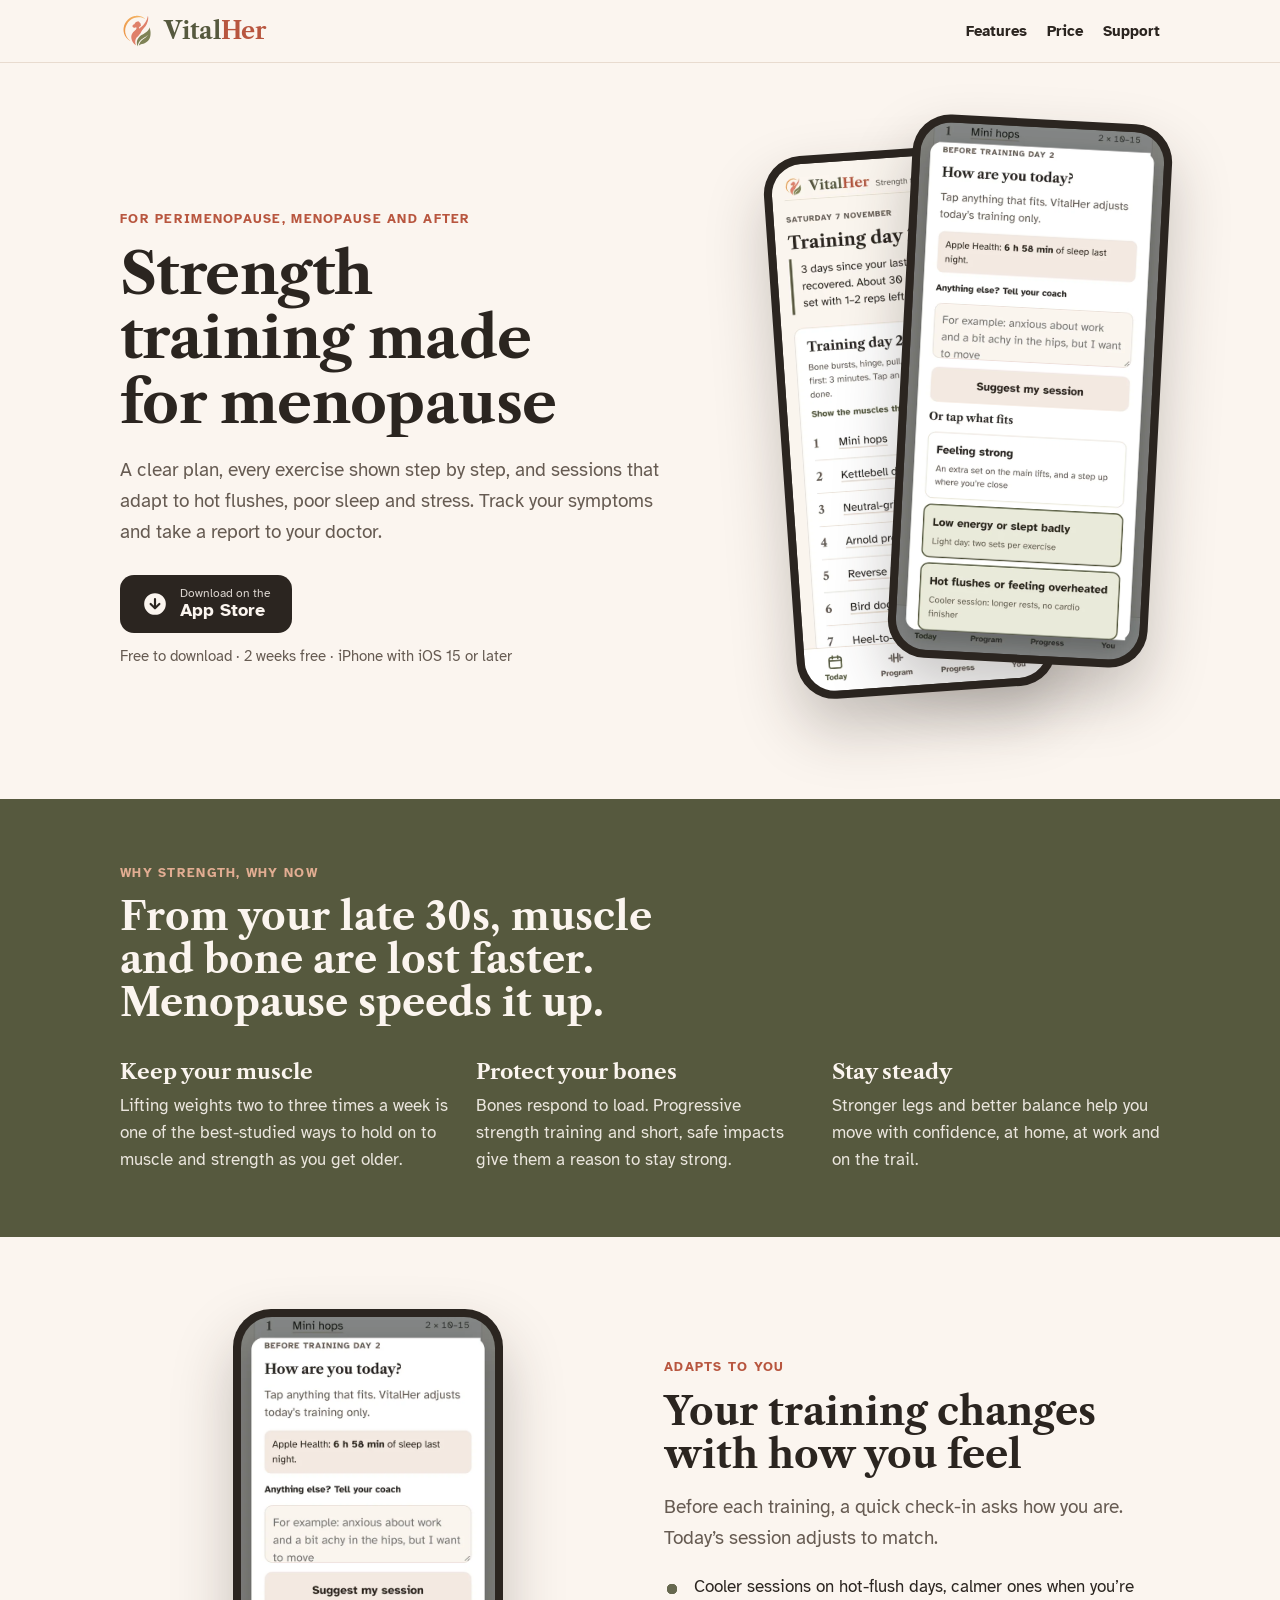
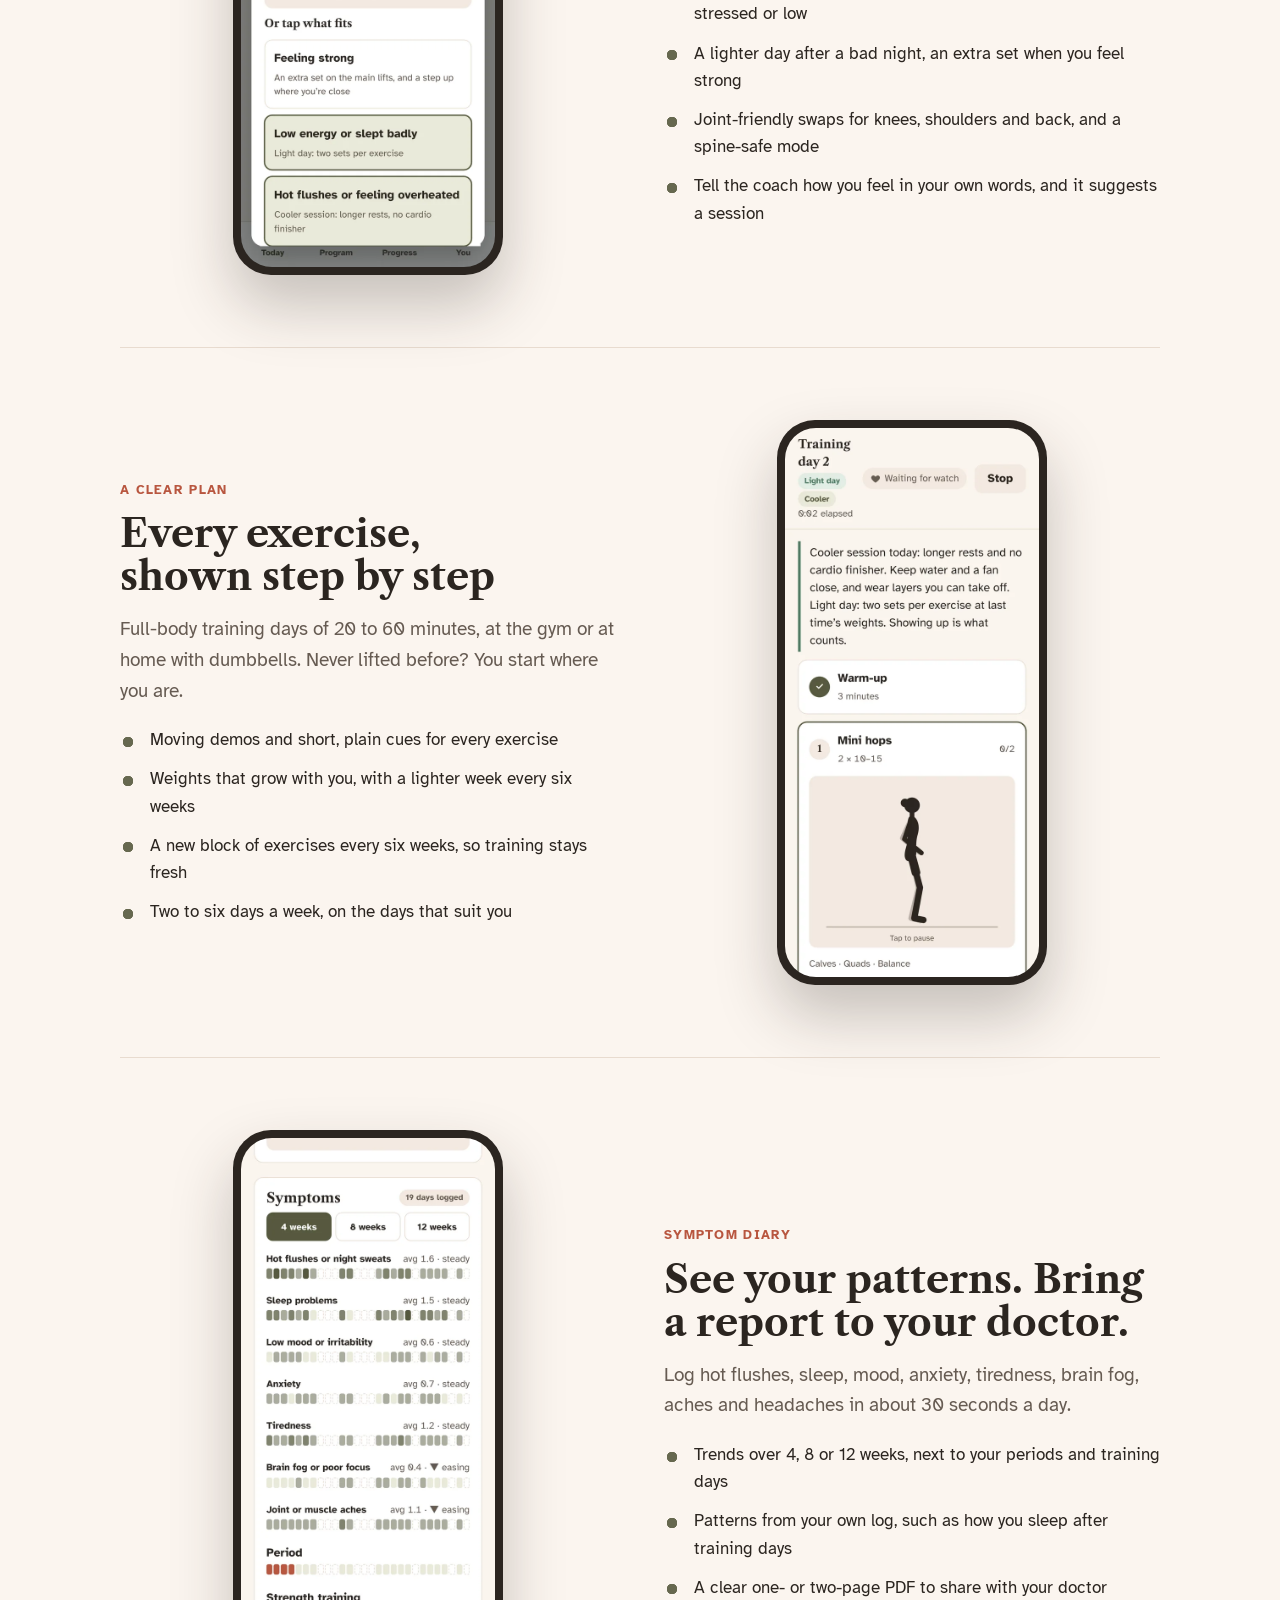
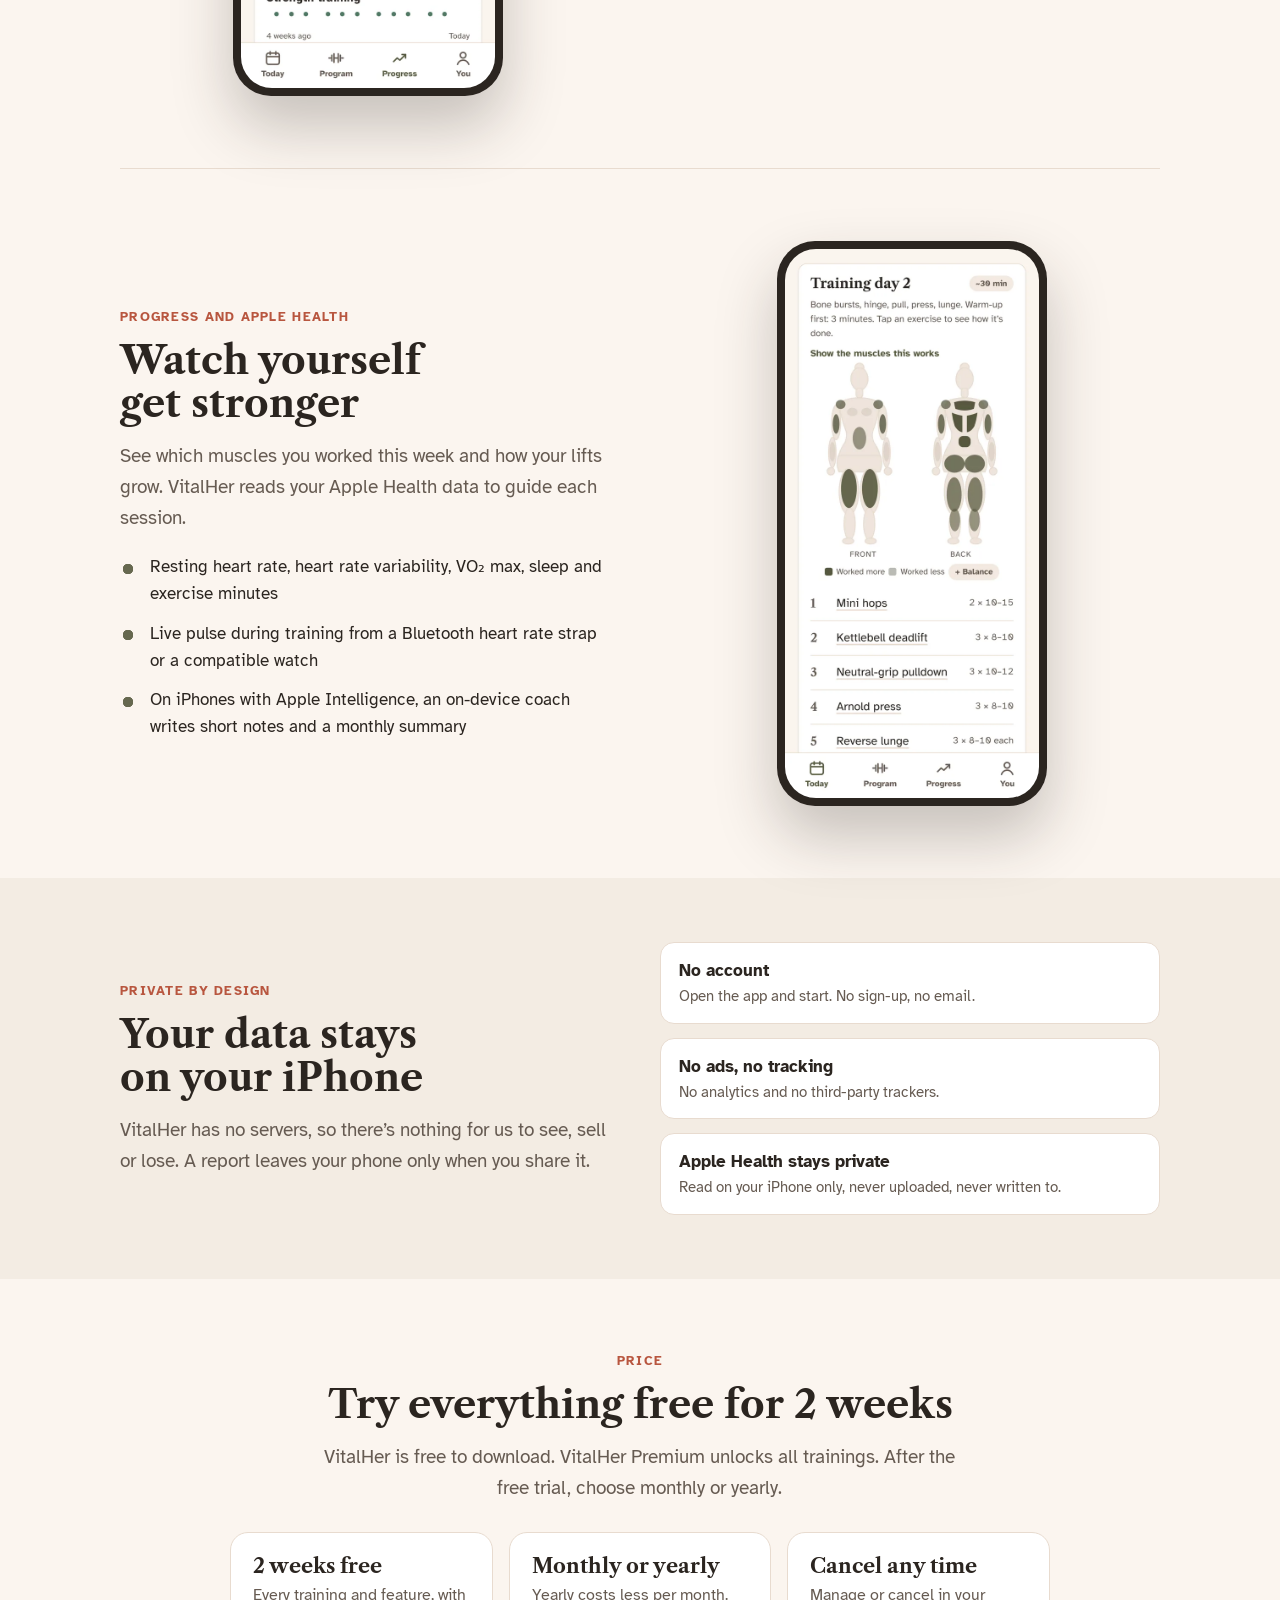
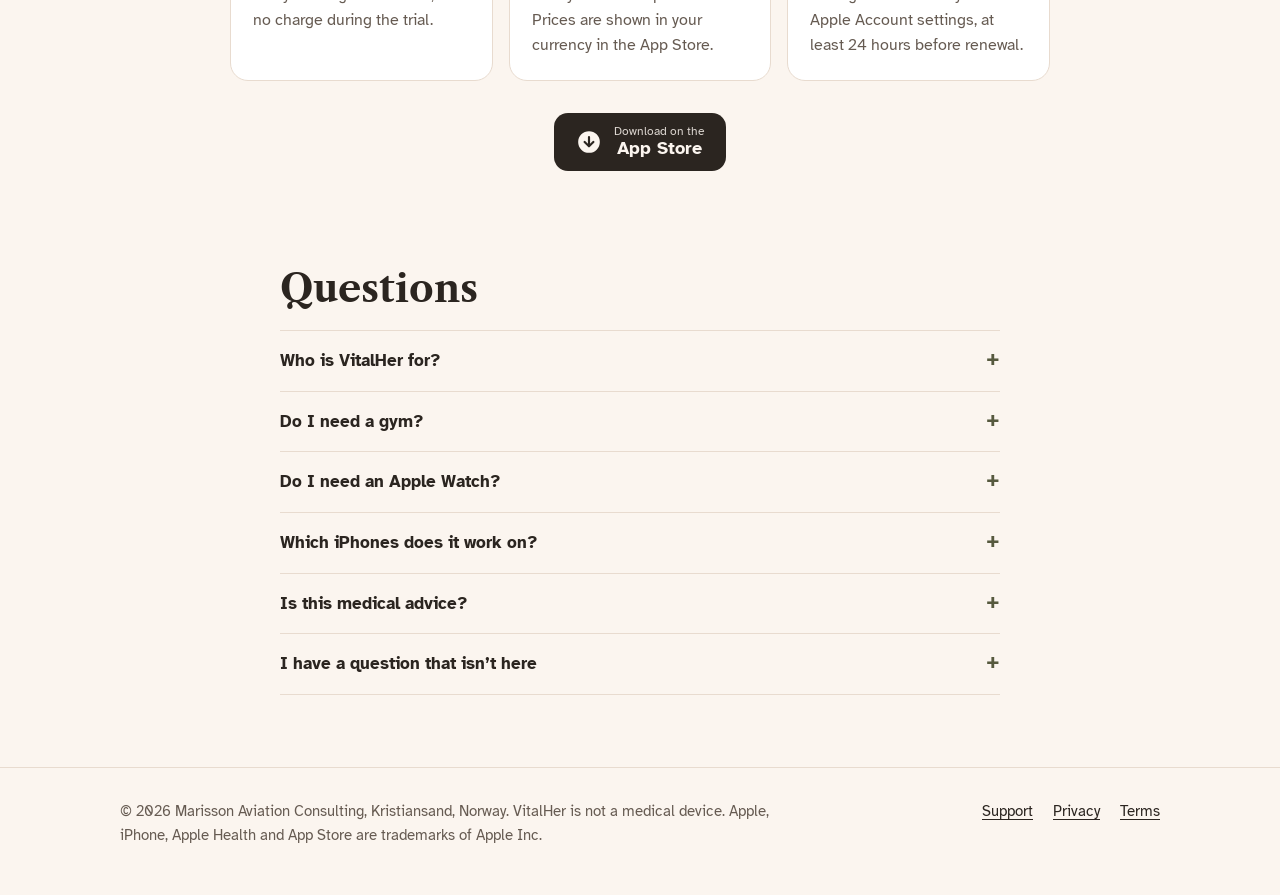
==== commit 7a318efe: "Add files via upload" ====
--- a/index.html
+++ b/index.html
@@ -21,7 +21,7 @@
 html{-webkit-text-size-adjust:100%;scroll-behavior:smooth}
 body{margin:0;background:var(--bg);color:var(--ink);font-family:var(--body);font-size:1.0625rem;line-height:1.6}
 a{color:var(--accent);text-underline-offset:3px}
-img{max-width:100%;display:block}
+img{max-width:100%;height:auto;display:block}
 .wrap{max-width:1080px;margin:0 auto;padding-inline:20px}
 h1,h2,h3{font-family:var(--display);line-height:1.12;text-wrap:balance;margin:0}
 h1{font-size:clamp(2.2rem,6vw,3.6rem);font-weight:700;letter-spacing:-.01em}
@@ -56,7 +56,7 @@
 .hero .lead{margin:20px 0 28px}
 .phones{position:relative;min-height:640px}
 .phone{width:260px;border-radius:38px;padding:8px;background:#2B2520;box-shadow:0 30px 60px rgba(43,37,32,.25)}
-.phone img{border-radius:31px}
+.phone img{border-radius:31px;width:100%;aspect-ratio:600/1298;object-fit:cover}
 .phones .phone:first-child{position:absolute;right:120px;top:30px;transform:rotate(-4deg)}
 .phones .phone:last-child{position:absolute;right:0;top:0;transform:rotate(3deg)}
 @media (max-width:860px){.hero .wrap{grid-template-columns:1fr}.phones{min-height:560px;max-width:420px;margin:0 auto;width:100%}.phones .phone:first-child{right:auto;left:0}.phone{width:230px}}
